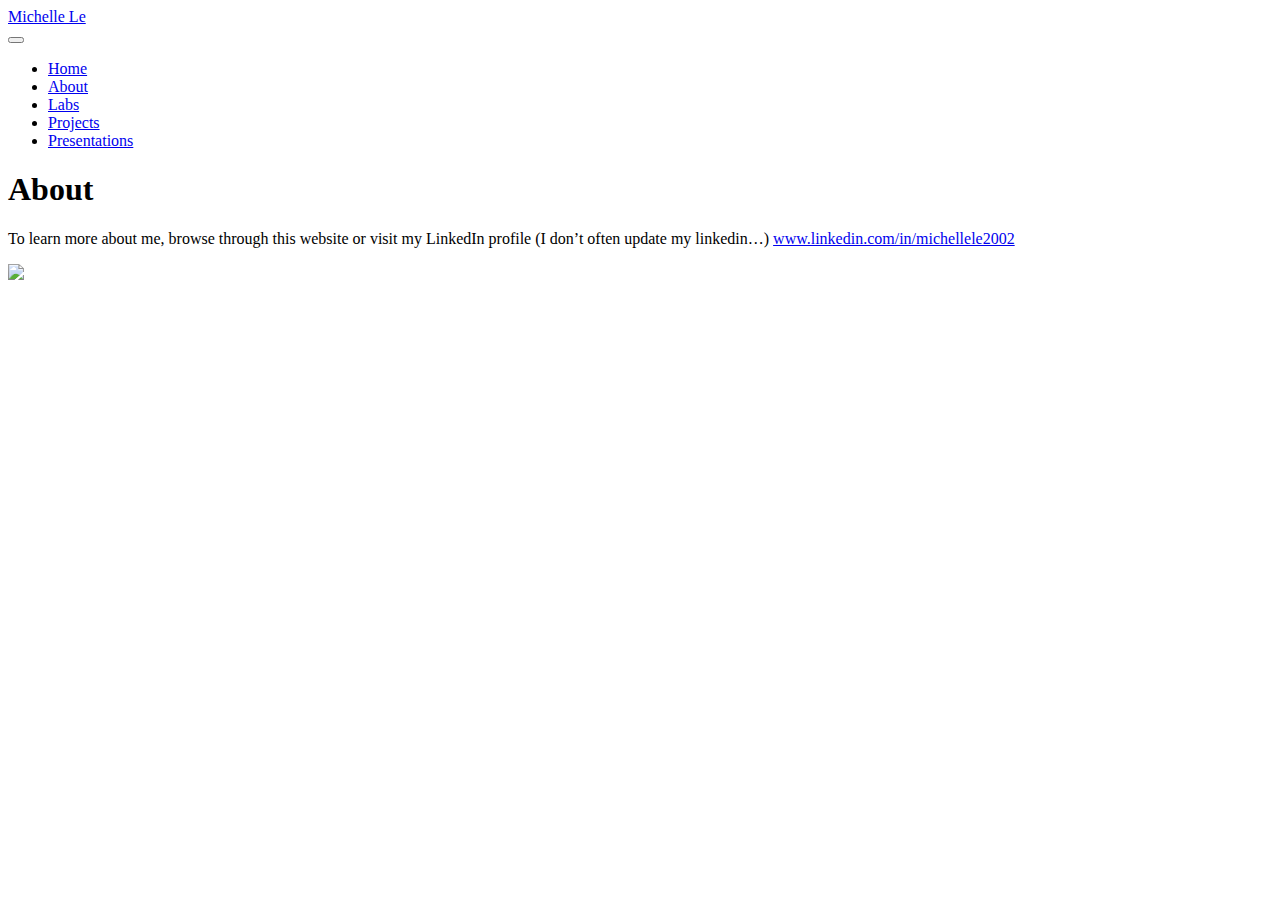
==== docs/about.html @ c5e1b53b "update commit" ====
<!DOCTYPE html>
<html xmlns="http://www.w3.org/1999/xhtml" lang="en" xml:lang="en"><head>

<meta charset="utf-8">
<meta name="generator" content="quarto-1.6.39">

<meta name="viewport" content="width=device-width, initial-scale=1.0, user-scalable=yes">


<title>About – Michelle Le</title>
<style>
code{white-space: pre-wrap;}
span.smallcaps{font-variant: small-caps;}
div.columns{display: flex; gap: min(4vw, 1.5em);}
div.column{flex: auto; overflow-x: auto;}
div.hanging-indent{margin-left: 1.5em; text-indent: -1.5em;}
ul.task-list{list-style: none;}
ul.task-list li input[type="checkbox"] {
  width: 0.8em;
  margin: 0 0.8em 0.2em -1em; /* quarto-specific, see https://github.com/quarto-dev/quarto-cli/issues/4556 */ 
  vertical-align: middle;
}
</style>


<script src="site_libs/quarto-nav/quarto-nav.js"></script>
<script src="site_libs/quarto-nav/headroom.min.js"></script>
<script src="site_libs/clipboard/clipboard.min.js"></script>
<script src="site_libs/quarto-search/autocomplete.umd.js"></script>
<script src="site_libs/quarto-search/fuse.min.js"></script>
<script src="site_libs/quarto-search/quarto-search.js"></script>
<meta name="quarto:offset" content="./">
<script src="site_libs/quarto-html/quarto.js"></script>
<script src="site_libs/quarto-html/popper.min.js"></script>
<script src="site_libs/quarto-html/tippy.umd.min.js"></script>
<script src="site_libs/quarto-html/anchor.min.js"></script>
<link href="site_libs/quarto-html/tippy.css" rel="stylesheet">
<link href="site_libs/quarto-html/quarto-syntax-highlighting-dark-d166b450ba5a8e9f7a0ab969bf6592c1.css" rel="stylesheet" id="quarto-text-highlighting-styles">
<script src="site_libs/bootstrap/bootstrap.min.js"></script>
<link href="site_libs/bootstrap/bootstrap-icons.css" rel="stylesheet">
<link href="site_libs/bootstrap/bootstrap-e1bb4cba445051a4714d94c5b865aad1.min.css" rel="stylesheet" append-hash="true" id="quarto-bootstrap" data-mode="dark">
<script id="quarto-search-options" type="application/json">{
  "location": "navbar",
  "copy-button": false,
  "collapse-after": 3,
  "panel-placement": "end",
  "type": "overlay",
  "limit": 50,
  "keyboard-shortcut": [
    "f",
    "/",
    "s"
  ],
  "show-item-context": false,
  "language": {
    "search-no-results-text": "No results",
    "search-matching-documents-text": "matching documents",
    "search-copy-link-title": "Copy link to search",
    "search-hide-matches-text": "Hide additional matches",
    "search-more-match-text": "more match in this document",
    "search-more-matches-text": "more matches in this document",
    "search-clear-button-title": "Clear",
    "search-text-placeholder": "",
    "search-detached-cancel-button-title": "Cancel",
    "search-submit-button-title": "Submit",
    "search-label": "Search"
  }
}</script>


<link rel="stylesheet" href="styles.css">
</head>

<body class="nav-fixed">

<div id="quarto-search-results"></div>
  <header id="quarto-header" class="headroom fixed-top">
    <nav class="navbar navbar-expand-lg " data-bs-theme="dark">
      <div class="navbar-container container-fluid">
      <div class="navbar-brand-container mx-auto">
    <a class="navbar-brand" href="./index.html">
    <span class="navbar-title">Michelle Le</span>
    </a>
  </div>
            <div id="quarto-search" class="" title="Search"></div>
          <button class="navbar-toggler" type="button" data-bs-toggle="collapse" data-bs-target="#navbarCollapse" aria-controls="navbarCollapse" role="menu" aria-expanded="false" aria-label="Toggle navigation" onclick="if (window.quartoToggleHeadroom) { window.quartoToggleHeadroom(); }">
  <span class="navbar-toggler-icon"></span>
</button>
          <div class="collapse navbar-collapse" id="navbarCollapse">
            <ul class="navbar-nav navbar-nav-scroll me-auto">
  <li class="nav-item">
    <a class="nav-link" href="./index.html"> 
<span class="menu-text">Home</span></a>
  </li>  
  <li class="nav-item">
    <a class="nav-link active" href="./about.html" aria-current="page"> 
<span class="menu-text">About</span></a>
  </li>  
  <li class="nav-item">
    <a class="nav-link" href="./Labs.html"> 
<span class="menu-text">Labs</span></a>
  </li>  
  <li class="nav-item">
    <a class="nav-link" href="./Projects.html"> 
<span class="menu-text">Projects</span></a>
  </li>  
  <li class="nav-item">
    <a class="nav-link" href="./Presentations.html"> 
<span class="menu-text">Presentations</span></a>
  </li>  
</ul>
          </div> <!-- /navcollapse -->
            <div class="quarto-navbar-tools">
</div>
      </div> <!-- /container-fluid -->
    </nav>
</header>
<!-- content -->
<div id="quarto-content" class="quarto-container page-columns page-rows-contents page-layout-article page-navbar">
<!-- sidebar -->
<!-- margin-sidebar -->
    <div id="quarto-margin-sidebar" class="sidebar margin-sidebar zindex-bottom">
        
    </div>
<!-- main -->
<main class="content" id="quarto-document-content">

<header id="title-block-header" class="quarto-title-block default">
<div class="quarto-title">
<h1 class="title">About</h1>
</div>



<div class="quarto-title-meta">

    
  
    
  </div>
  


</header>


<p>To learn more about me, browse through this website or visit my LinkedIn profile (I don’t often update my linkedin…) <a href="https://www.linkedin.com/in/michellele2002/">www.linkedin.com/in/michellele2002</a></p>
<p><img src="pictureevogen.jpg" class="img-fluid" width="203"></p>



</main> <!-- /main -->
<script id="quarto-html-after-body" type="application/javascript">
window.document.addEventListener("DOMContentLoaded", function (event) {
  const toggleBodyColorMode = (bsSheetEl) => {
    const mode = bsSheetEl.getAttribute("data-mode");
    const bodyEl = window.document.querySelector("body");
    if (mode === "dark") {
      bodyEl.classList.add("quarto-dark");
      bodyEl.classList.remove("quarto-light");
    } else {
      bodyEl.classList.add("quarto-light");
      bodyEl.classList.remove("quarto-dark");
    }
  }
  const toggleBodyColorPrimary = () => {
    const bsSheetEl = window.document.querySelector("link#quarto-bootstrap");
    if (bsSheetEl) {
      toggleBodyColorMode(bsSheetEl);
    }
  }
  toggleBodyColorPrimary();  
  const icon = "";
  const anchorJS = new window.AnchorJS();
  anchorJS.options = {
    placement: 'right',
    icon: icon
  };
  anchorJS.add('.anchored');
  const isCodeAnnotation = (el) => {
    for (const clz of el.classList) {
      if (clz.startsWith('code-annotation-')) {                     
        return true;
      }
    }
    return false;
  }
  const onCopySuccess = function(e) {
    // button target
    const button = e.trigger;
    // don't keep focus
    button.blur();
    // flash "checked"
    button.classList.add('code-copy-button-checked');
    var currentTitle = button.getAttribute("title");
    button.setAttribute("title", "Copied!");
    let tooltip;
    if (window.bootstrap) {
      button.setAttribute("data-bs-toggle", "tooltip");
      button.setAttribute("data-bs-placement", "left");
      button.setAttribute("data-bs-title", "Copied!");
      tooltip = new bootstrap.Tooltip(button, 
        { trigger: "manual", 
          customClass: "code-copy-button-tooltip",
          offset: [0, -8]});
      tooltip.show();    
    }
    setTimeout(function() {
      if (tooltip) {
        tooltip.hide();
        button.removeAttribute("data-bs-title");
        button.removeAttribute("data-bs-toggle");
        button.removeAttribute("data-bs-placement");
      }
      button.setAttribute("title", currentTitle);
      button.classList.remove('code-copy-button-checked');
    }, 1000);
    // clear code selection
    e.clearSelection();
  }
  const getTextToCopy = function(trigger) {
      const codeEl = trigger.previousElementSibling.cloneNode(true);
      for (const childEl of codeEl.children) {
        if (isCodeAnnotation(childEl)) {
          childEl.remove();
        }
      }
      return codeEl.innerText;
  }
  const clipboard = new window.ClipboardJS('.code-copy-button:not([data-in-quarto-modal])', {
    text: getTextToCopy
  });
  clipboard.on('success', onCopySuccess);
  if (window.document.getElementById('quarto-embedded-source-code-modal')) {
    const clipboardModal = new window.ClipboardJS('.code-copy-button[data-in-quarto-modal]', {
      text: getTextToCopy,
      container: window.document.getElementById('quarto-embedded-source-code-modal')
    });
    clipboardModal.on('success', onCopySuccess);
  }
    var localhostRegex = new RegExp(/^(?:http|https):\/\/localhost\:?[0-9]*\//);
    var mailtoRegex = new RegExp(/^mailto:/);
      var filterRegex = new RegExp('/' + window.location.host + '/');
    var isInternal = (href) => {
        return filterRegex.test(href) || localhostRegex.test(href) || mailtoRegex.test(href);
    }
    // Inspect non-navigation links and adorn them if external
 	var links = window.document.querySelectorAll('a[href]:not(.nav-link):not(.navbar-brand):not(.toc-action):not(.sidebar-link):not(.sidebar-item-toggle):not(.pagination-link):not(.no-external):not([aria-hidden]):not(.dropdown-item):not(.quarto-navigation-tool):not(.about-link)');
    for (var i=0; i<links.length; i++) {
      const link = links[i];
      if (!isInternal(link.href)) {
        // undo the damage that might have been done by quarto-nav.js in the case of
        // links that we want to consider external
        if (link.dataset.originalHref !== undefined) {
          link.href = link.dataset.originalHref;
        }
      }
    }
  function tippyHover(el, contentFn, onTriggerFn, onUntriggerFn) {
    const config = {
      allowHTML: true,
      maxWidth: 500,
      delay: 100,
      arrow: false,
      appendTo: function(el) {
          return el.parentElement;
      },
      interactive: true,
      interactiveBorder: 10,
      theme: 'quarto',
      placement: 'bottom-start',
    };
    if (contentFn) {
      config.content = contentFn;
    }
    if (onTriggerFn) {
      config.onTrigger = onTriggerFn;
    }
    if (onUntriggerFn) {
      config.onUntrigger = onUntriggerFn;
    }
    window.tippy(el, config); 
  }
  const noterefs = window.document.querySelectorAll('a[role="doc-noteref"]');
  for (var i=0; i<noterefs.length; i++) {
    const ref = noterefs[i];
    tippyHover(ref, function() {
      // use id or data attribute instead here
      let href = ref.getAttribute('data-footnote-href') || ref.getAttribute('href');
      try { href = new URL(href).hash; } catch {}
      const id = href.replace(/^#\/?/, "");
      const note = window.document.getElementById(id);
      if (note) {
        return note.innerHTML;
      } else {
        return "";
      }
    });
  }
  const xrefs = window.document.querySelectorAll('a.quarto-xref');
  const processXRef = (id, note) => {
    // Strip column container classes
    const stripColumnClz = (el) => {
      el.classList.remove("page-full", "page-columns");
      if (el.children) {
        for (const child of el.children) {
          stripColumnClz(child);
        }
      }
    }
    stripColumnClz(note)
    if (id === null || id.startsWith('sec-')) {
      // Special case sections, only their first couple elements
      const container = document.createElement("div");
      if (note.children && note.children.length > 2) {
        container.appendChild(note.children[0].cloneNode(true));
        for (let i = 1; i < note.children.length; i++) {
          const child = note.children[i];
          if (child.tagName === "P" && child.innerText === "") {
            continue;
          } else {
            container.appendChild(child.cloneNode(true));
            break;
          }
        }
        if (window.Quarto?.typesetMath) {
          window.Quarto.typesetMath(container);
        }
        return container.innerHTML
      } else {
        if (window.Quarto?.typesetMath) {
          window.Quarto.typesetMath(note);
        }
        return note.innerHTML;
      }
    } else {
      // Remove any anchor links if they are present
      const anchorLink = note.querySelector('a.anchorjs-link');
      if (anchorLink) {
        anchorLink.remove();
      }
      if (window.Quarto?.typesetMath) {
        window.Quarto.typesetMath(note);
      }
      if (note.classList.contains("callout")) {
        return note.outerHTML;
      } else {
        return note.innerHTML;
      }
    }
  }
  for (var i=0; i<xrefs.length; i++) {
    const xref = xrefs[i];
    tippyHover(xref, undefined, function(instance) {
      instance.disable();
      let url = xref.getAttribute('href');
      let hash = undefined; 
      if (url.startsWith('#')) {
        hash = url;
      } else {
        try { hash = new URL(url).hash; } catch {}
      }
      if (hash) {
        const id = hash.replace(/^#\/?/, "");
        const note = window.document.getElementById(id);
        if (note !== null) {
          try {
            const html = processXRef(id, note.cloneNode(true));
            instance.setContent(html);
          } finally {
            instance.enable();
            instance.show();
          }
        } else {
          // See if we can fetch this
          fetch(url.split('#')[0])
          .then(res => res.text())
          .then(html => {
            const parser = new DOMParser();
            const htmlDoc = parser.parseFromString(html, "text/html");
            const note = htmlDoc.getElementById(id);
            if (note !== null) {
              const html = processXRef(id, note);
              instance.setContent(html);
            } 
          }).finally(() => {
            instance.enable();
            instance.show();
          });
        }
      } else {
        // See if we can fetch a full url (with no hash to target)
        // This is a special case and we should probably do some content thinning / targeting
        fetch(url)
        .then(res => res.text())
        .then(html => {
          const parser = new DOMParser();
          const htmlDoc = parser.parseFromString(html, "text/html");
          const note = htmlDoc.querySelector('main.content');
          if (note !== null) {
            // This should only happen for chapter cross references
            // (since there is no id in the URL)
            // remove the first header
            if (note.children.length > 0 && note.children[0].tagName === "HEADER") {
              note.children[0].remove();
            }
            const html = processXRef(null, note);
            instance.setContent(html);
          } 
        }).finally(() => {
          instance.enable();
          instance.show();
        });
      }
    }, function(instance) {
    });
  }
      let selectedAnnoteEl;
      const selectorForAnnotation = ( cell, annotation) => {
        let cellAttr = 'data-code-cell="' + cell + '"';
        let lineAttr = 'data-code-annotation="' +  annotation + '"';
        const selector = 'span[' + cellAttr + '][' + lineAttr + ']';
        return selector;
      }
      const selectCodeLines = (annoteEl) => {
        const doc = window.document;
        const targetCell = annoteEl.getAttribute("data-target-cell");
        const targetAnnotation = annoteEl.getAttribute("data-target-annotation");
        const annoteSpan = window.document.querySelector(selectorForAnnotation(targetCell, targetAnnotation));
        const lines = annoteSpan.getAttribute("data-code-lines").split(",");
        const lineIds = lines.map((line) => {
          return targetCell + "-" + line;
        })
        let top = null;
        let height = null;
        let parent = null;
        if (lineIds.length > 0) {
            //compute the position of the single el (top and bottom and make a div)
            const el = window.document.getElementById(lineIds[0]);
            top = el.offsetTop;
            height = el.offsetHeight;
            parent = el.parentElement.parentElement;
          if (lineIds.length > 1) {
            const lastEl = window.document.getElementById(lineIds[lineIds.length - 1]);
            const bottom = lastEl.offsetTop + lastEl.offsetHeight;
            height = bottom - top;
          }
          if (top !== null && height !== null && parent !== null) {
            // cook up a div (if necessary) and position it 
            let div = window.document.getElementById("code-annotation-line-highlight");
            if (div === null) {
              div = window.document.createElement("div");
              div.setAttribute("id", "code-annotation-line-highlight");
              div.style.position = 'absolute';
              parent.appendChild(div);
            }
            div.style.top = top - 2 + "px";
            div.style.height = height + 4 + "px";
            div.style.left = 0;
            let gutterDiv = window.document.getElementById("code-annotation-line-highlight-gutter");
            if (gutterDiv === null) {
              gutterDiv = window.document.createElement("div");
              gutterDiv.setAttribute("id", "code-annotation-line-highlight-gutter");
              gutterDiv.style.position = 'absolute';
              const codeCell = window.document.getElementById(targetCell);
              const gutter = codeCell.querySelector('.code-annotation-gutter');
              gutter.appendChild(gutterDiv);
            }
            gutterDiv.style.top = top - 2 + "px";
            gutterDiv.style.height = height + 4 + "px";
          }
          selectedAnnoteEl = annoteEl;
        }
      };
      const unselectCodeLines = () => {
        const elementsIds = ["code-annotation-line-highlight", "code-annotation-line-highlight-gutter"];
        elementsIds.forEach((elId) => {
          const div = window.document.getElementById(elId);
          if (div) {
            div.remove();
          }
        });
        selectedAnnoteEl = undefined;
      };
        // Handle positioning of the toggle
    window.addEventListener(
      "resize",
      throttle(() => {
        elRect = undefined;
        if (selectedAnnoteEl) {
          selectCodeLines(selectedAnnoteEl);
        }
      }, 10)
    );
    function throttle(fn, ms) {
    let throttle = false;
    let timer;
      return (...args) => {
        if(!throttle) { // first call gets through
            fn.apply(this, args);
            throttle = true;
        } else { // all the others get throttled
            if(timer) clearTimeout(timer); // cancel #2
            timer = setTimeout(() => {
              fn.apply(this, args);
              timer = throttle = false;
            }, ms);
        }
      };
    }
      // Attach click handler to the DT
      const annoteDls = window.document.querySelectorAll('dt[data-target-cell]');
      for (const annoteDlNode of annoteDls) {
        annoteDlNode.addEventListener('click', (event) => {
          const clickedEl = event.target;
          if (clickedEl !== selectedAnnoteEl) {
            unselectCodeLines();
            const activeEl = window.document.querySelector('dt[data-target-cell].code-annotation-active');
            if (activeEl) {
              activeEl.classList.remove('code-annotation-active');
            }
            selectCodeLines(clickedEl);
            clickedEl.classList.add('code-annotation-active');
          } else {
            // Unselect the line
            unselectCodeLines();
            clickedEl.classList.remove('code-annotation-active');
          }
        });
      }
  const findCites = (el) => {
    const parentEl = el.parentElement;
    if (parentEl) {
      const cites = parentEl.dataset.cites;
      if (cites) {
        return {
          el,
          cites: cites.split(' ')
        };
      } else {
        return findCites(el.parentElement)
      }
    } else {
      return undefined;
    }
  };
  var bibliorefs = window.document.querySelectorAll('a[role="doc-biblioref"]');
  for (var i=0; i<bibliorefs.length; i++) {
    const ref = bibliorefs[i];
    const citeInfo = findCites(ref);
    if (citeInfo) {
      tippyHover(citeInfo.el, function() {
        var popup = window.document.createElement('div');
        citeInfo.cites.forEach(function(cite) {
          var citeDiv = window.document.createElement('div');
          citeDiv.classList.add('hanging-indent');
          citeDiv.classList.add('csl-entry');
          var biblioDiv = window.document.getElementById('ref-' + cite);
          if (biblioDiv) {
            citeDiv.innerHTML = biblioDiv.innerHTML;
          }
          popup.appendChild(citeDiv);
        });
        return popup.innerHTML;
      });
    }
  }
});
</script>
</div> <!-- /content -->




</body></html>
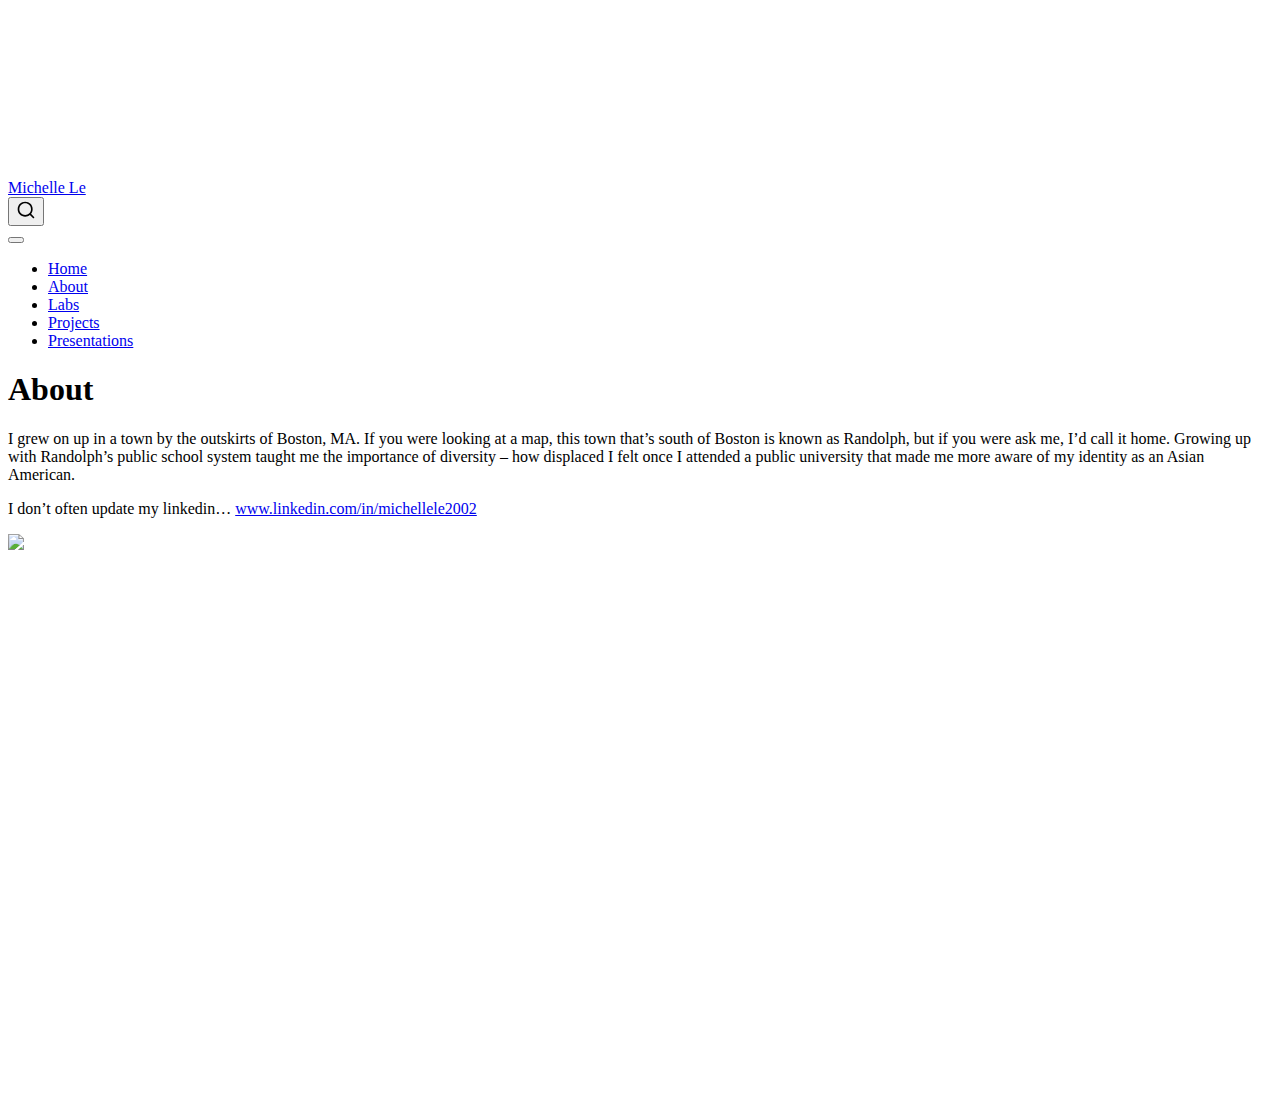
==== commit cf2b3567: "new push" ====
--- a/docs/about.html
+++ b/docs/about.html
@@ -35,10 +35,10 @@
 <script src="site_libs/quarto-html/tippy.umd.min.js"></script>
 <script src="site_libs/quarto-html/anchor.min.js"></script>
 <link href="site_libs/quarto-html/tippy.css" rel="stylesheet">
-<link href="site_libs/quarto-html/quarto-syntax-highlighting-dark-d166b450ba5a8e9f7a0ab969bf6592c1.css" rel="stylesheet" id="quarto-text-highlighting-styles">
+<link href="site_libs/quarto-html/quarto-syntax-highlighting-e26003cea8cd680ca0c55a263523d882.css" rel="stylesheet" id="quarto-text-highlighting-styles">
 <script src="site_libs/bootstrap/bootstrap.min.js"></script>
 <link href="site_libs/bootstrap/bootstrap-icons.css" rel="stylesheet">
-<link href="site_libs/bootstrap/bootstrap-e1bb4cba445051a4714d94c5b865aad1.min.css" rel="stylesheet" append-hash="true" id="quarto-bootstrap" data-mode="dark">
+<link href="site_libs/bootstrap/bootstrap-140e3cbf8fbb6d7c1f9ee64ac9782396.min.css" rel="stylesheet" append-hash="true" id="quarto-bootstrap" data-mode="light">
 <script id="quarto-search-options" type="application/json">{
   "location": "navbar",
   "copy-button": false,
@@ -144,7 +144,8 @@
 </header>
 
 
-<p>To learn more about me, browse through this website or visit my LinkedIn profile (I don’t often update my linkedin…) <a href="https://www.linkedin.com/in/michellele2002/">www.linkedin.com/in/michellele2002</a></p>
+<p>I grew on up in a town by the outskirts of Boston, MA. If you were looking at a map, this town that’s south of Boston is known as Randolph, but if you were ask me, I’d call it home. Growing up with Randolph’s public school system taught me the importance of diversity – how displaced I felt once I attended a public university that made me more aware of my identity as an Asian American.</p>
+<p>I don’t often update my linkedin… <a href="https://www.linkedin.com/in/michellele2002/">www.linkedin.com/in/michellele2002</a></p>
 <p><img src="pictureevogen.jpg" class="img-fluid" width="203"></p>
 
 
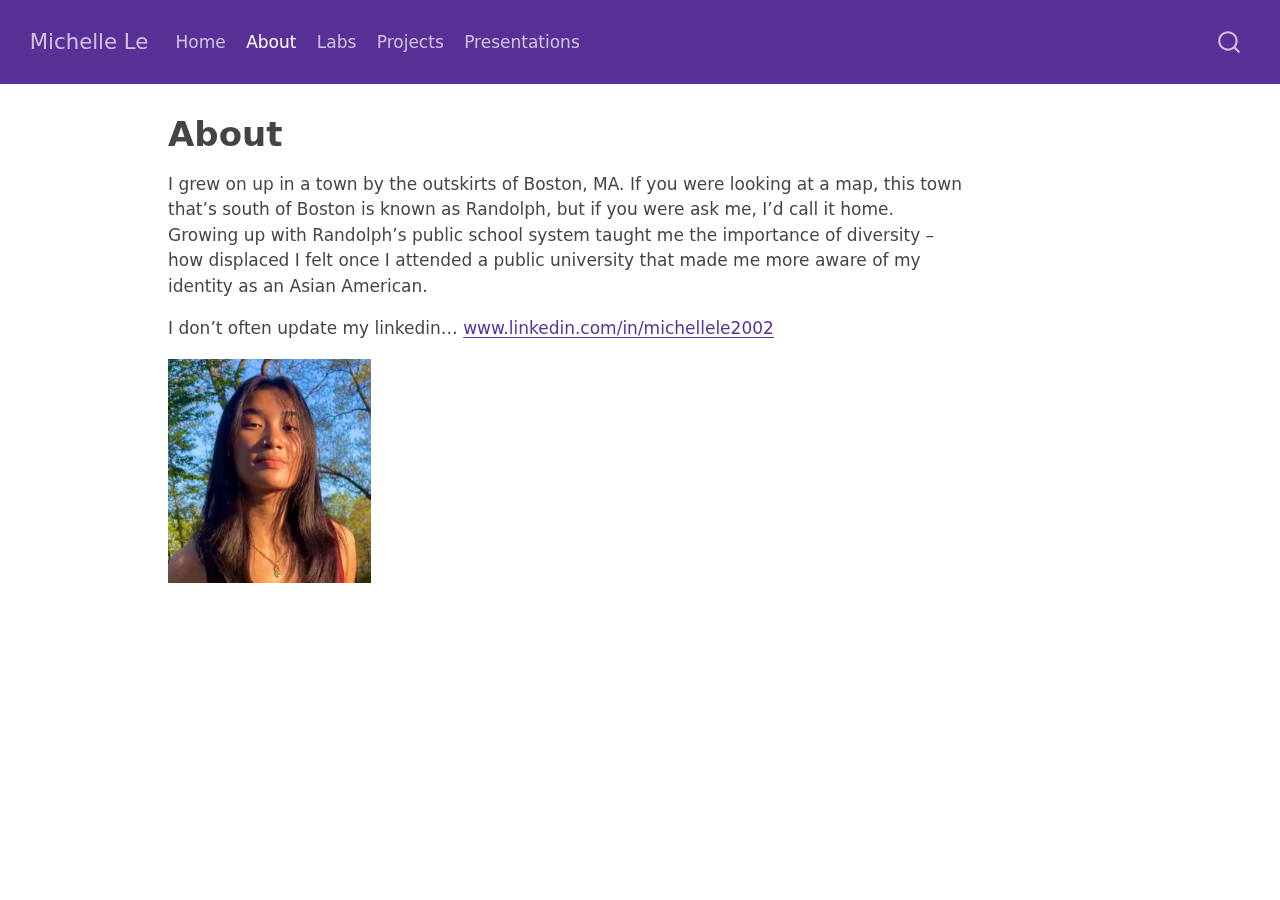
==== commit 094a3217: "commit" ====
--- a/docs/about.html
+++ b/docs/about.html
@@ -16,29 +16,4670 @@
 div.hanging-indent{margin-left: 1.5em; text-indent: -1.5em;}
 ul.task-list{list-style: none;}
 ul.task-list li input[type="checkbox"] {
-  width: 0.8em;
-  margin: 0 0.8em 0.2em -1em; /* quarto-specific, see https://github.com/quarto-dev/quarto-cli/issues/4556 */ 
-  vertical-align: middle;
+width: 0.8em;
+margin: 0 0.8em 0.2em -1em;  vertical-align: middle;
 }
 </style>
 
 
-<script src="site_libs/quarto-nav/quarto-nav.js"></script>
-<script src="site_libs/quarto-nav/headroom.min.js"></script>
-<script src="site_libs/clipboard/clipboard.min.js"></script>
-<script src="site_libs/quarto-search/autocomplete.umd.js"></script>
-<script src="site_libs/quarto-search/fuse.min.js"></script>
-<script src="site_libs/quarto-search/quarto-search.js"></script>
+<script>const headroomChanged = new CustomEvent("quarto-hrChanged", {
+  detail: {},
+  bubbles: true,
+  cancelable: false,
+  composed: false,
+});
+
+const announceDismiss = () => {
+  const annEl = window.document.getElementById("quarto-announcement");
+  if (annEl) {
+    annEl.remove();
+
+    const annId = annEl.getAttribute("data-announcement-id");
+    window.localStorage.setItem(`quarto-announce-${annId}`, "true");
+  }
+};
+
+const announceRegister = () => {
+  const annEl = window.document.getElementById("quarto-announcement");
+  if (annEl) {
+    const annId = annEl.getAttribute("data-announcement-id");
+    const isDismissed =
+      window.localStorage.getItem(`quarto-announce-${annId}`) || false;
+    if (isDismissed) {
+      announceDismiss();
+      return;
+    } else {
+      annEl.classList.remove("hidden");
+    }
+
+    const actionEl = annEl.querySelector(".quarto-announcement-action");
+    if (actionEl) {
+      actionEl.addEventListener("click", function (e) {
+        e.preventDefault();
+        // Hide the bar immediately
+        announceDismiss();
+      });
+    }
+  }
+};
+
+window.document.addEventListener("DOMContentLoaded", function () {
+  let init = false;
+
+  announceRegister();
+
+  // Manage the back to top button, if one is present.
+  let lastScrollTop = window.pageYOffset || document.documentElement.scrollTop;
+  const scrollDownBuffer = 5;
+  const scrollUpBuffer = 35;
+  const btn = document.getElementById("quarto-back-to-top");
+  const hideBackToTop = () => {
+    btn.style.display = "none";
+  };
+  const showBackToTop = () => {
+    btn.style.display = "inline-block";
+  };
+  if (btn) {
+    window.document.addEventListener(
+      "scroll",
+      function () {
+        const currentScrollTop =
+          window.pageYOffset || document.documentElement.scrollTop;
+
+        // Shows and hides the button 'intelligently' as the user scrolls
+        if (currentScrollTop - scrollDownBuffer > lastScrollTop) {
+          hideBackToTop();
+          lastScrollTop = currentScrollTop <= 0 ? 0 : currentScrollTop;
+        } else if (currentScrollTop < lastScrollTop - scrollUpBuffer) {
+          showBackToTop();
+          lastScrollTop = currentScrollTop <= 0 ? 0 : currentScrollTop;
+        }
+
+        // Show the button at the bottom, hides it at the top
+        if (currentScrollTop <= 0) {
+          hideBackToTop();
+        } else if (
+          window.innerHeight + currentScrollTop >=
+          document.body.offsetHeight
+        ) {
+          showBackToTop();
+        }
+      },
+      false
+    );
+  }
+
+  function throttle(func, wait) {
+    var timeout;
+    return function () {
+      const context = this;
+      const args = arguments;
+      const later = function () {
+        clearTimeout(timeout);
+        timeout = null;
+        func.apply(context, args);
+      };
+
+      if (!timeout) {
+        timeout = setTimeout(later, wait);
+      }
+    };
+  }
+
+  function headerOffset() {
+    // Set an offset if there is are fixed top navbar
+    const headerEl = window.document.querySelector("header.fixed-top");
+    if (headerEl) {
+      return headerEl.clientHeight;
+    } else {
+      return 0;
+    }
+  }
+
+  function footerOffset() {
+    const footerEl = window.document.querySelector("footer.footer");
+    if (footerEl) {
+      return footerEl.clientHeight;
+    } else {
+      return 0;
+    }
+  }
+
+  function dashboardOffset() {
+    const dashboardNavEl = window.document.getElementById(
+      "quarto-dashboard-header"
+    );
+    if (dashboardNavEl !== null) {
+      return dashboardNavEl.clientHeight;
+    } else {
+      return 0;
+    }
+  }
+
+  function updateDocumentOffsetWithoutAnimation() {
+    updateDocumentOffset(false);
+  }
+
+  function updateDocumentOffset(animated) {
+    // set body offset
+    const topOffset = headerOffset();
+    const bodyOffset = topOffset + footerOffset() + dashboardOffset();
+    const bodyEl = window.document.body;
+    bodyEl.setAttribute("data-bs-offset", topOffset);
+    bodyEl.style.paddingTop = topOffset + "px";
+
+    // deal with sidebar offsets
+    const sidebars = window.document.querySelectorAll(
+      ".sidebar, .headroom-target"
+    );
+    sidebars.forEach((sidebar) => {
+      if (!animated) {
+        sidebar.classList.add("notransition");
+        // Remove the no transition class after the animation has time to complete
+        setTimeout(function () {
+          sidebar.classList.remove("notransition");
+        }, 201);
+      }
+
+      if (window.Headroom && sidebar.classList.contains("sidebar-unpinned")) {
+        sidebar.style.top = "0";
+        sidebar.style.maxHeight = "100vh";
+      } else {
+        sidebar.style.top = topOffset + "px";
+        sidebar.style.maxHeight = "calc(100vh - " + topOffset + "px)";
+      }
+    });
+
+    // allow space for footer
+    const mainContainer = window.document.querySelector(".quarto-container");
+    if (mainContainer) {
+      mainContainer.style.minHeight = "calc(100vh - " + bodyOffset + "px)";
+    }
+
+    // link offset
+    let linkStyle = window.document.querySelector("#quarto-target-style");
+    if (!linkStyle) {
+      linkStyle = window.document.createElement("style");
+      linkStyle.setAttribute("id", "quarto-target-style");
+      window.document.head.appendChild(linkStyle);
+    }
+    while (linkStyle.firstChild) {
+      linkStyle.removeChild(linkStyle.firstChild);
+    }
+    if (topOffset > 0) {
+      linkStyle.appendChild(
+        window.document.createTextNode(`
+      section:target::before {
+        content: "";
+        display: block;
+        height: ${topOffset}px;
+        margin: -${topOffset}px 0 0;
+      }`)
+      );
+    }
+    if (init) {
+      window.dispatchEvent(headroomChanged);
+    }
+    init = true;
+  }
+
+  // initialize headroom
+  var header = window.document.querySelector("#quarto-header");
+  if (header && window.Headroom) {
+    const headroom = new window.Headroom(header, {
+      tolerance: 5,
+      onPin: function () {
+        const sidebars = window.document.querySelectorAll(
+          ".sidebar, .headroom-target"
+        );
+        sidebars.forEach((sidebar) => {
+          sidebar.classList.remove("sidebar-unpinned");
+        });
+        updateDocumentOffset();
+      },
+      onUnpin: function () {
+        const sidebars = window.document.querySelectorAll(
+          ".sidebar, .headroom-target"
+        );
+        sidebars.forEach((sidebar) => {
+          sidebar.classList.add("sidebar-unpinned");
+        });
+        updateDocumentOffset();
+      },
+    });
+    headroom.init();
+
+    let frozen = false;
+    window.quartoToggleHeadroom = function () {
+      if (frozen) {
+        headroom.unfreeze();
+        frozen = false;
+      } else {
+        headroom.freeze();
+        frozen = true;
+      }
+    };
+  }
+
+  window.addEventListener(
+    "hashchange",
+    function (e) {
+      if (
+        getComputedStyle(document.documentElement).scrollBehavior !== "smooth"
+      ) {
+        window.scrollTo(0, window.pageYOffset - headerOffset());
+      }
+    },
+    false
+  );
+
+  // Observe size changed for the header
+  const headerEl = window.document.querySelector("header.fixed-top");
+  if (headerEl && window.ResizeObserver) {
+    const observer = new window.ResizeObserver(() => {
+      setTimeout(updateDocumentOffsetWithoutAnimation, 0);
+    });
+    observer.observe(headerEl, {
+      attributes: true,
+      childList: true,
+      characterData: true,
+    });
+  } else {
+    window.addEventListener(
+      "resize",
+      throttle(updateDocumentOffsetWithoutAnimation, 50)
+    );
+  }
+  setTimeout(updateDocumentOffsetWithoutAnimation, 250);
+
+  // fixup index.html links if we aren't on the filesystem
+  if (window.location.protocol !== "file:") {
+    const links = window.document.querySelectorAll("a");
+    for (let i = 0; i < links.length; i++) {
+      if (links[i].href) {
+        links[i].dataset.originalHref = links[i].href;
+        links[i].href = links[i].href.replace(/\/index\.html/, "/");
+      }
+    }
+
+    // Fixup any sharing links that require urls
+    // Append url to any sharing urls
+    const sharingLinks = window.document.querySelectorAll(
+      "a.sidebar-tools-main-item, a.quarto-navigation-tool, a.quarto-navbar-tools, a.quarto-navbar-tools-item"
+    );
+    for (let i = 0; i < sharingLinks.length; i++) {
+      const sharingLink = sharingLinks[i];
+      const href = sharingLink.getAttribute("href");
+      if (href) {
+        sharingLink.setAttribute(
+          "href",
+          href.replace("|url|", window.location.href)
+        );
+      }
+    }
+
+    // Scroll the active navigation item into view, if necessary
+    const navSidebar = window.document.querySelector("nav#quarto-sidebar");
+    if (navSidebar) {
+      // Find the active item
+      const activeItem = navSidebar.querySelector("li.sidebar-item a.active");
+      if (activeItem) {
+        // Wait for the scroll height and height to resolve by observing size changes on the
+        // nav element that is scrollable
+        const resizeObserver = new ResizeObserver((_entries) => {
+          // The bottom of the element
+          const elBottom = activeItem.offsetTop;
+          const viewBottom = navSidebar.scrollTop + navSidebar.clientHeight;
+
+          // The element height and scroll height are the same, then we are still loading
+          if (viewBottom !== navSidebar.scrollHeight) {
+            // Determine if the item isn't visible and scroll to it
+            if (elBottom >= viewBottom) {
+              navSidebar.scrollTop = elBottom;
+            }
+
+            // stop observing now since we've completed the scroll
+            resizeObserver.unobserve(navSidebar);
+          }
+        });
+        resizeObserver.observe(navSidebar);
+      }
+    }
+  }
+});
+</script>
+<script>/*!
+ * headroom.js v0.12.0 - Give your page some headroom. Hide your header until you need it
+ * Copyright (c) 2020 Nick Williams - http://wicky.nillia.ms/headroom.js
+ * License: MIT
+ */
+
+!function(t,n){"object"==typeof exports&&"undefined"!=typeof module?module.exports=n():"function"==typeof define&&define.amd?define(n):(t=t||self).Headroom=n()}(this,function(){"use strict";function t(){return"undefined"!=typeof window}function d(t){return function(t){return t&&t.document&&function(t){return 9===t.nodeType}(t.document)}(t)?function(t){var n=t.document,o=n.body,s=n.documentElement;return{scrollHeight:function(){return Math.max(o.scrollHeight,s.scrollHeight,o.offsetHeight,s.offsetHeight,o.clientHeight,s.clientHeight)},height:function(){return t.innerHeight||s.clientHeight||o.clientHeight},scrollY:function(){return void 0!==t.pageYOffset?t.pageYOffset:(s||o.parentNode||o).scrollTop}}}(t):function(t){return{scrollHeight:function(){return Math.max(t.scrollHeight,t.offsetHeight,t.clientHeight)},height:function(){return Math.max(t.offsetHeight,t.clientHeight)},scrollY:function(){return t.scrollTop}}}(t)}function n(t,s,e){var n,o=function(){var n=!1;try{var t={get passive(){n=!0}};window.addEventListener("test",t,t),window.removeEventListener("test",t,t)}catch(t){n=!1}return n}(),i=!1,r=d(t),l=r.scrollY(),a={};function c(){var t=Math.round(r.scrollY()),n=r.height(),o=r.scrollHeight();a.scrollY=t,a.lastScrollY=l,a.direction=l<t?"down":"up",a.distance=Math.abs(t-l),a.isOutOfBounds=t<0||o<t+n,a.top=t<=s.offset[a.direction],a.bottom=o<=t+n,a.toleranceExceeded=a.distance>s.tolerance[a.direction],e(a),l=t,i=!1}function h(){i||(i=!0,n=requestAnimationFrame(c))}var u=!!o&&{passive:!0,capture:!1};return t.addEventListener("scroll",h,u),c(),{destroy:function(){cancelAnimationFrame(n),t.removeEventListener("scroll",h,u)}}}function o(t){return t===Object(t)?t:{down:t,up:t}}function s(t,n){n=n||{},Object.assign(this,s.options,n),this.classes=Object.assign({},s.options.classes,n.classes),this.elem=t,this.tolerance=o(this.tolerance),this.offset=o(this.offset),this.initialised=!1,this.frozen=!1}return s.prototype={constructor:s,init:function(){return s.cutsTheMustard&&!this.initialised&&(this.addClass("initial"),this.initialised=!0,setTimeout(function(t){t.scrollTracker=n(t.scroller,{offset:t.offset,tolerance:t.tolerance},t.update.bind(t))},100,this)),this},destroy:function(){this.initialised=!1,Object.keys(this.classes).forEach(this.removeClass,this),this.scrollTracker.destroy()},unpin:function(){!this.hasClass("pinned")&&this.hasClass("unpinned")||(this.addClass("unpinned"),this.removeClass("pinned"),this.onUnpin&&this.onUnpin.call(this))},pin:function(){this.hasClass("unpinned")&&(this.addClass("pinned"),this.removeClass("unpinned"),this.onPin&&this.onPin.call(this))},freeze:function(){this.frozen=!0,this.addClass("frozen")},unfreeze:function(){this.frozen=!1,this.removeClass("frozen")},top:function(){this.hasClass("top")||(this.addClass("top"),this.removeClass("notTop"),this.onTop&&this.onTop.call(this))},notTop:function(){this.hasClass("notTop")||(this.addClass("notTop"),this.removeClass("top"),this.onNotTop&&this.onNotTop.call(this))},bottom:function(){this.hasClass("bottom")||(this.addClass("bottom"),this.removeClass("notBottom"),this.onBottom&&this.onBottom.call(this))},notBottom:function(){this.hasClass("notBottom")||(this.addClass("notBottom"),this.removeClass("bottom"),this.onNotBottom&&this.onNotBottom.call(this))},shouldUnpin:function(t){return"down"===t.direction&&!t.top&&t.toleranceExceeded},shouldPin:function(t){return"up"===t.direction&&t.toleranceExceeded||t.top},addClass:function(t){this.elem.classList.add.apply(this.elem.classList,this.classes[t].split(" "))},removeClass:function(t){this.elem.classList.remove.apply(this.elem.classList,this.classes[t].split(" "))},hasClass:function(t){return this.classes[t].split(" ").every(function(t){return this.classList.contains(t)},this.elem)},update:function(t){t.isOutOfBounds||!0!==this.frozen&&(t.top?this.top():this.notTop(),t.bottom?this.bottom():this.notBottom(),this.shouldUnpin(t)?this.unpin():this.shouldPin(t)&&this.pin())}},s.options={tolerance:{up:0,down:0},offset:0,scroller:t()?window:null,classes:{frozen:"headroom--frozen",pinned:"headroom--pinned",unpinned:"headroom--unpinned",top:"headroom--top",notTop:"headroom--not-top",bottom:"headroom--bottom",notBottom:"headroom--not-bottom",initial:"headroom"}},s.cutsTheMustard=!!(t()&&function(){}.bind&&"classList"in document.documentElement&&Object.assign&&Object.keys&&requestAnimationFrame),s});
+</script>
+<script>/*!
+ * clipboard.js v2.0.11
+ * https://clipboardjs.com/
+ *
+ * Licensed MIT © Zeno Rocha
+ */
+!function(t,e){"object"==typeof exports&&"object"==typeof module?module.exports=e():"function"==typeof define&&define.amd?define([],e):"object"==typeof exports?exports.ClipboardJS=e():t.ClipboardJS=e()}(this,function(){return n={686:function(t,e,n){"use strict";n.d(e,{default:function(){return b}});var e=n(279),i=n.n(e),e=n(370),u=n.n(e),e=n(817),r=n.n(e);function c(t){try{return document.execCommand(t)}catch(t){return}}var a=function(t){t=r()(t);return c("cut"),t};function o(t,e){var n,o,t=(n=t,o="rtl"===document.documentElement.getAttribute("dir"),(t=document.createElement("textarea")).style.fontSize="12pt",t.style.border="0",t.style.padding="0",t.style.margin="0",t.style.position="absolute",t.style[o?"right":"left"]="-9999px",o=window.pageYOffset||document.documentElement.scrollTop,t.style.top="".concat(o,"px"),t.setAttribute("readonly",""),t.value=n,t);return e.container.appendChild(t),e=r()(t),c("copy"),t.remove(),e}var f=function(t){var e=1<arguments.length&&void 0!==arguments[1]?arguments[1]:{container:document.body},n="";return"string"==typeof t?n=o(t,e):t instanceof HTMLInputElement&&!["text","search","url","tel","password"].includes(null==t?void 0:t.type)?n=o(t.value,e):(n=r()(t),c("copy")),n};function l(t){return(l="function"==typeof Symbol&&"symbol"==typeof Symbol.iterator?function(t){return typeof t}:function(t){return t&&"function"==typeof Symbol&&t.constructor===Symbol&&t!==Symbol.prototype?"symbol":typeof t})(t)}var s=function(){var t=0<arguments.length&&void 0!==arguments[0]?arguments[0]:{},e=t.action,n=void 0===e?"copy":e,o=t.container,e=t.target,t=t.text;if("copy"!==n&&"cut"!==n)throw new Error('Invalid "action" value, use either "copy" or "cut"');if(void 0!==e){if(!e||"object"!==l(e)||1!==e.nodeType)throw new Error('Invalid "target" value, use a valid Element');if("copy"===n&&e.hasAttribute("disabled"))throw new Error('Invalid "target" attribute. Please use "readonly" instead of "disabled" attribute');if("cut"===n&&(e.hasAttribute("readonly")||e.hasAttribute("disabled")))throw new Error('Invalid "target" attribute. You can\'t cut text from elements with "readonly" or "disabled" attributes')}return t?f(t,{container:o}):e?"cut"===n?a(e):f(e,{container:o}):void 0};function p(t){return(p="function"==typeof Symbol&&"symbol"==typeof Symbol.iterator?function(t){return typeof t}:function(t){return t&&"function"==typeof Symbol&&t.constructor===Symbol&&t!==Symbol.prototype?"symbol":typeof t})(t)}function d(t,e){for(var n=0;n<e.length;n++){var o=e[n];o.enumerable=o.enumerable||!1,o.configurable=!0,"value"in o&&(o.writable=!0),Object.defineProperty(t,o.key,o)}}function y(t,e){return(y=Object.setPrototypeOf||function(t,e){return t.__proto__=e,t})(t,e)}function h(n){var o=function(){if("undefined"==typeof Reflect||!Reflect.construct)return!1;if(Reflect.construct.sham)return!1;if("function"==typeof Proxy)return!0;try{return Date.prototype.toString.call(Reflect.construct(Date,[],function(){})),!0}catch(t){return!1}}();return function(){var t,e=v(n);return t=o?(t=v(this).constructor,Reflect.construct(e,arguments,t)):e.apply(this,arguments),e=this,!(t=t)||"object"!==p(t)&&"function"!=typeof t?function(t){if(void 0!==t)return t;throw new ReferenceError("this hasn't been initialised - super() hasn't been called")}(e):t}}function v(t){return(v=Object.setPrototypeOf?Object.getPrototypeOf:function(t){return t.__proto__||Object.getPrototypeOf(t)})(t)}function m(t,e){t="data-clipboard-".concat(t);if(e.hasAttribute(t))return e.getAttribute(t)}var b=function(){!function(t,e){if("function"!=typeof e&&null!==e)throw new TypeError("Super expression must either be null or a function");t.prototype=Object.create(e&&e.prototype,{constructor:{value:t,writable:!0,configurable:!0}}),e&&y(t,e)}(r,i());var t,e,n,o=h(r);function r(t,e){var n;return function(t){if(!(t instanceof r))throw new TypeError("Cannot call a class as a function")}(this),(n=o.call(this)).resolveOptions(e),n.listenClick(t),n}return t=r,n=[{key:"copy",value:function(t){var e=1<arguments.length&&void 0!==arguments[1]?arguments[1]:{container:document.body};return f(t,e)}},{key:"cut",value:function(t){return a(t)}},{key:"isSupported",value:function(){var t=0<arguments.length&&void 0!==arguments[0]?arguments[0]:["copy","cut"],t="string"==typeof t?[t]:t,e=!!document.queryCommandSupported;return t.forEach(function(t){e=e&&!!document.queryCommandSupported(t)}),e}}],(e=[{key:"resolveOptions",value:function(){var t=0<arguments.length&&void 0!==arguments[0]?arguments[0]:{};this.action="function"==typeof t.action?t.action:this.defaultAction,this.target="function"==typeof t.target?t.target:this.defaultTarget,this.text="function"==typeof t.text?t.text:this.defaultText,this.container="object"===p(t.container)?t.container:document.body}},{key:"listenClick",value:function(t){var e=this;this.listener=u()(t,"click",function(t){return e.onClick(t)})}},{key:"onClick",value:function(t){var e=t.delegateTarget||t.currentTarget,n=this.action(e)||"copy",t=s({action:n,container:this.container,target:this.target(e),text:this.text(e)});this.emit(t?"success":"error",{action:n,text:t,trigger:e,clearSelection:function(){e&&e.focus(),window.getSelection().removeAllRanges()}})}},{key:"defaultAction",value:function(t){return m("action",t)}},{key:"defaultTarget",value:function(t){t=m("target",t);if(t)return document.querySelector(t)}},{key:"defaultText",value:function(t){return m("text",t)}},{key:"destroy",value:function(){this.listener.destroy()}}])&&d(t.prototype,e),n&&d(t,n),r}()},828:function(t){var e;"undefined"==typeof Element||Element.prototype.matches||((e=Element.prototype).matches=e.matchesSelector||e.mozMatchesSelector||e.msMatchesSelector||e.oMatchesSelector||e.webkitMatchesSelector),t.exports=function(t,e){for(;t&&9!==t.nodeType;){if("function"==typeof t.matches&&t.matches(e))return t;t=t.parentNode}}},438:function(t,e,n){var u=n(828);function i(t,e,n,o,r){var i=function(e,n,t,o){return function(t){t.delegateTarget=u(t.target,n),t.delegateTarget&&o.call(e,t)}}.apply(this,arguments);return t.addEventListener(n,i,r),{destroy:function(){t.removeEventListener(n,i,r)}}}t.exports=function(t,e,n,o,r){return"function"==typeof t.addEventListener?i.apply(null,arguments):"function"==typeof n?i.bind(null,document).apply(null,arguments):("string"==typeof t&&(t=document.querySelectorAll(t)),Array.prototype.map.call(t,function(t){return i(t,e,n,o,r)}))}},879:function(t,n){n.node=function(t){return void 0!==t&&t instanceof HTMLElement&&1===t.nodeType},n.nodeList=function(t){var e=Object.prototype.toString.call(t);return void 0!==t&&("[object NodeList]"===e||"[object HTMLCollection]"===e)&&"length"in t&&(0===t.length||n.node(t[0]))},n.string=function(t){return"string"==typeof t||t instanceof String},n.fn=function(t){return"[object Function]"===Object.prototype.toString.call(t)}},370:function(t,e,n){var f=n(879),l=n(438);t.exports=function(t,e,n){if(!t&&!e&&!n)throw new Error("Missing required arguments");if(!f.string(e))throw new TypeError("Second argument must be a String");if(!f.fn(n))throw new TypeError("Third argument must be a Function");if(f.node(t))return c=e,a=n,(u=t).addEventListener(c,a),{destroy:function(){u.removeEventListener(c,a)}};if(f.nodeList(t))return o=t,r=e,i=n,Array.prototype.forEach.call(o,function(t){t.addEventListener(r,i)}),{destroy:function(){Array.prototype.forEach.call(o,function(t){t.removeEventListener(r,i)})}};if(f.string(t))return t=t,e=e,n=n,l(document.body,t,e,n);throw new TypeError("First argument must be a String, HTMLElement, HTMLCollection, or NodeList");var o,r,i,u,c,a}},817:function(t){t.exports=function(t){var e,n="SELECT"===t.nodeName?(t.focus(),t.value):"INPUT"===t.nodeName||"TEXTAREA"===t.nodeName?((e=t.hasAttribute("readonly"))||t.setAttribute("readonly",""),t.select(),t.setSelectionRange(0,t.value.length),e||t.removeAttribute("readonly"),t.value):(t.hasAttribute("contenteditable")&&t.focus(),n=window.getSelection(),(e=document.createRange()).selectNodeContents(t),n.removeAllRanges(),n.addRange(e),n.toString());return n}},279:function(t){function e(){}e.prototype={on:function(t,e,n){var o=this.e||(this.e={});return(o[t]||(o[t]=[])).push({fn:e,ctx:n}),this},once:function(t,e,n){var o=this;function r(){o.off(t,r),e.apply(n,arguments)}return r._=e,this.on(t,r,n)},emit:function(t){for(var e=[].slice.call(arguments,1),n=((this.e||(this.e={}))[t]||[]).slice(),o=0,r=n.length;o<r;o++)n[o].fn.apply(n[o].ctx,e);return this},off:function(t,e){var n=this.e||(this.e={}),o=n[t],r=[];if(o&&e)for(var i=0,u=o.length;i<u;i++)o[i].fn!==e&&o[i].fn._!==e&&r.push(o[i]);return r.length?n[t]=r:delete n[t],this}},t.exports=e,t.exports.TinyEmitter=e}},r={},o.n=function(t){var e=t&&t.__esModule?function(){return t.default}:function(){return t};return o.d(e,{a:e}),e},o.d=function(t,e){for(var n in e)o.o(e,n)&&!o.o(t,n)&&Object.defineProperty(t,n,{enumerable:!0,get:e[n]})},o.o=function(t,e){return Object.prototype.hasOwnProperty.call(t,e)},o(686).default;function o(t){if(r[t])return r[t].exports;var e=r[t]={exports:{}};return n[t](e,e.exports,o),e.exports}var n,r});</script>
+<script>/*! @algolia/autocomplete-js 1.11.1 | MIT License | © Algolia, Inc. and contributors | https://github.com/algolia/autocomplete */
+!function(e,t){"object"==typeof exports&&"undefined"!=typeof module?t(exports):"function"==typeof define&&define.amd?define(["exports"],t):t((e="undefined"!=typeof globalThis?globalThis:e||self)["@algolia/autocomplete-js"]={})}(this,(function(e){"use strict";function t(e,t){var n=Object.keys(e);if(Object.getOwnPropertySymbols){var r=Object.getOwnPropertySymbols(e);t&&(r=r.filter((function(t){return Object.getOwnPropertyDescriptor(e,t).enumerable}))),n.push.apply(n,r)}return n}function n(e){for(var n=1;n<arguments.length;n++){var r=null!=arguments[n]?arguments[n]:{};n%2?t(Object(r),!0).forEach((function(t){o(e,t,r[t])})):Object.getOwnPropertyDescriptors?Object.defineProperties(e,Object.getOwnPropertyDescriptors(r)):t(Object(r)).forEach((function(t){Object.defineProperty(e,t,Object.getOwnPropertyDescriptor(r,t))}))}return e}function r(e){return r="function"==typeof Symbol&&"symbol"==typeof Symbol.iterator?function(e){return typeof e}:function(e){return e&&"function"==typeof Symbol&&e.constructor===Symbol&&e!==Symbol.prototype?"symbol":typeof e},r(e)}function o(e,t,n){return(t=function(e){var t=function(e,t){if("object"!=typeof e||null===e)return e;var n=e[Symbol.toPrimitive];if(void 0!==n){var r=n.call(e,t||"default");if("object"!=typeof r)return r;throw new TypeError("@@toPrimitive must return a primitive value.")}return("string"===t?String:Number)(e)}(e,"string");return"symbol"==typeof t?t:String(t)}(t))in e?Object.defineProperty(e,t,{value:n,enumerable:!0,configurable:!0,writable:!0}):e[t]=n,e}function i(){return i=Object.assign?Object.assign.bind():function(e){for(var t=1;t<arguments.length;t++){var n=arguments[t];for(var r in n)Object.prototype.hasOwnProperty.call(n,r)&&(e[r]=n[r])}return e},i.apply(this,arguments)}function u(e,t){if(null==e)return{};var n,r,o=function(e,t){if(null==e)return{};var n,r,o={},i=Object.keys(e);for(r=0;r<i.length;r++)n=i[r],t.indexOf(n)>=0||(o[n]=e[n]);return o}(e,t);if(Object.getOwnPropertySymbols){var i=Object.getOwnPropertySymbols(e);for(r=0;r<i.length;r++)n=i[r],t.indexOf(n)>=0||Object.prototype.propertyIsEnumerable.call(e,n)&&(o[n]=e[n])}return o}function a(e,t){return function(e){if(Array.isArray(e))return e}(e)||function(e,t){var n=null==e?null:"undefined"!=typeof Symbol&&e[Symbol.iterator]||e["@@iterator"];if(null!=n){var r,o,i,u,a=[],l=!0,c=!1;try{if(i=(n=n.call(e)).next,0===t){if(Object(n)!==n)return;l=!1}else for(;!(l=(r=i.call(n)).done)&&(a.push(r.value),a.length!==t);l=!0);}catch(e){c=!0,o=e}finally{try{if(!l&&null!=n.return&&(u=n.return(),Object(u)!==u))return}finally{if(c)throw o}}return a}}(e,t)||c(e,t)||function(){throw new TypeError("Invalid attempt to destructure non-iterable instance.\nIn order to be iterable, non-array objects must have a [Symbol.iterator]() method.")}()}function l(e){return function(e){if(Array.isArray(e))return s(e)}(e)||function(e){if("undefined"!=typeof Symbol&&null!=e[Symbol.iterator]||null!=e["@@iterator"])return Array.from(e)}(e)||c(e)||function(){throw new TypeError("Invalid attempt to spread non-iterable instance.\nIn order to be iterable, non-array objects must have a [Symbol.iterator]() method.")}()}function c(e,t){if(e){if("string"==typeof e)return s(e,t);var n=Object.prototype.toString.call(e).slice(8,-1);return"Object"===n&&e.constructor&&(n=e.constructor.name),"Map"===n||"Set"===n?Array.from(e):"Arguments"===n||/^(?:Ui|I)nt(?:8|16|32)(?:Clamped)?Array$/.test(n)?s(e,t):void 0}}function s(e,t){(null==t||t>e.length)&&(t=e.length);for(var n=0,r=new Array(t);n<t;n++)r[n]=e[n];return r}function f(e){return{current:e}}function p(e,t){var n=void 0;return function(){for(var r=arguments.length,o=new Array(r),i=0;i<r;i++)o[i]=arguments[i];n&&clearTimeout(n),n=setTimeout((function(){return e.apply(void 0,o)}),t)}}function m(e){return e.reduce((function(e,t){return e.concat(t)}),[])}var v=0;function d(){return"autocomplete-".concat(v++)}function y(e,t){return t.reduce((function(e,t){return e&&e[t]}),e)}function b(e){return 0===e.collections.length?0:e.collections.reduce((function(e,t){return e+t.items.length}),0)}function g(e){return e!==Object(e)}function h(e,t){if(e===t)return!0;if(g(e)||g(t)||"function"==typeof e||"function"==typeof t)return e===t;if(Object.keys(e).length!==Object.keys(t).length)return!1;for(var n=0,r=Object.keys(e);n<r.length;n++){var o=r[n];if(!(o in t))return!1;if(!h(e[o],t[o]))return!1}return!0}var O=function(){};var _="1.11.1",S=[{segment:"autocomplete-core",version:_}];function j(e){var t=e.item,n=e.items,r=void 0===n?[]:n;return{index:t.__autocomplete_indexName,items:[t],positions:[1+r.findIndex((function(e){return e.objectID===t.objectID}))],queryID:t.__autocomplete_queryID,algoliaSource:["autocomplete"]}}function P(e,t){return function(e){if(Array.isArray(e))return e}(e)||function(e,t){var n=null==e?null:"undefined"!=typeof Symbol&&e[Symbol.iterator]||e["@@iterator"];if(null!=n){var r,o,i,u,a=[],l=!0,c=!1;try{if(i=(n=n.call(e)).next,0===t){if(Object(n)!==n)return;l=!1}else for(;!(l=(r=i.call(n)).done)&&(a.push(r.value),a.length!==t);l=!0);}catch(e){c=!0,o=e}finally{try{if(!l&&null!=n.return&&(u=n.return(),Object(u)!==u))return}finally{if(c)throw o}}return a}}(e,t)||function(e,t){if(!e)return;if("string"==typeof e)return w(e,t);var n=Object.prototype.toString.call(e).slice(8,-1);"Object"===n&&e.constructor&&(n=e.constructor.name);if("Map"===n||"Set"===n)return Array.from(e);if("Arguments"===n||/^(?:Ui|I)nt(?:8|16|32)(?:Clamped)?Array$/.test(n))return w(e,t)}(e,t)||function(){throw new TypeError("Invalid attempt to destructure non-iterable instance.\nIn order to be iterable, non-array objects must have a [Symbol.iterator]() method.")}()}function w(e,t){(null==t||t>e.length)&&(t=e.length);for(var n=0,r=new Array(t);n<t;n++)r[n]=e[n];return r}var I=["items"],A=["items"];function E(e){return E="function"==typeof Symbol&&"symbol"==typeof Symbol.iterator?function(e){return typeof e}:function(e){return e&&"function"==typeof Symbol&&e.constructor===Symbol&&e!==Symbol.prototype?"symbol":typeof e},E(e)}function D(e){return function(e){if(Array.isArray(e))return C(e)}(e)||function(e){if("undefined"!=typeof Symbol&&null!=e[Symbol.iterator]||null!=e["@@iterator"])return Array.from(e)}(e)||function(e,t){if(!e)return;if("string"==typeof e)return C(e,t);var n=Object.prototype.toString.call(e).slice(8,-1);"Object"===n&&e.constructor&&(n=e.constructor.name);if("Map"===n||"Set"===n)return Array.from(e);if("Arguments"===n||/^(?:Ui|I)nt(?:8|16|32)(?:Clamped)?Array$/.test(n))return C(e,t)}(e)||function(){throw new TypeError("Invalid attempt to spread non-iterable instance.\nIn order to be iterable, non-array objects must have a [Symbol.iterator]() method.")}()}function C(e,t){(null==t||t>e.length)&&(t=e.length);for(var n=0,r=new Array(t);n<t;n++)r[n]=e[n];return r}function k(e,t){if(null==e)return{};var n,r,o=function(e,t){if(null==e)return{};var n,r,o={},i=Object.keys(e);for(r=0;r<i.length;r++)n=i[r],t.indexOf(n)>=0||(o[n]=e[n]);return o}(e,t);if(Object.getOwnPropertySymbols){var i=Object.getOwnPropertySymbols(e);for(r=0;r<i.length;r++)n=i[r],t.indexOf(n)>=0||Object.prototype.propertyIsEnumerable.call(e,n)&&(o[n]=e[n])}return o}function x(e,t){var n=Object.keys(e);if(Object.getOwnPropertySymbols){var r=Object.getOwnPropertySymbols(e);t&&(r=r.filter((function(t){return Object.getOwnPropertyDescriptor(e,t).enumerable}))),n.push.apply(n,r)}return n}function N(e){for(var t=1;t<arguments.length;t++){var n=null!=arguments[t]?arguments[t]:{};t%2?x(Object(n),!0).forEach((function(t){T(e,t,n[t])})):Object.getOwnPropertyDescriptors?Object.defineProperties(e,Object.getOwnPropertyDescriptors(n)):x(Object(n)).forEach((function(t){Object.defineProperty(e,t,Object.getOwnPropertyDescriptor(n,t))}))}return e}function T(e,t,n){return(t=function(e){var t=function(e,t){if("object"!==E(e)||null===e)return e;var n=e[Symbol.toPrimitive];if(void 0!==n){var r=n.call(e,t||"default");if("object"!==E(r))return r;throw new TypeError("@@toPrimitive must return a primitive value.")}return("string"===t?String:Number)(e)}(e,"string");return"symbol"===E(t)?t:String(t)}(t))in e?Object.defineProperty(e,t,{value:n,enumerable:!0,configurable:!0,writable:!0}):e[t]=n,e}function q(e){for(var t=arguments.length>1&&void 0!==arguments[1]?arguments[1]:20,n=[],r=0;r<e.objectIDs.length;r+=t)n.push(N(N({},e),{},{objectIDs:e.objectIDs.slice(r,r+t)}));return n}function B(e){return e.map((function(e){var t=e.items,n=k(e,I);return N(N({},n),{},{objectIDs:(null==t?void 0:t.map((function(e){return e.objectID})))||n.objectIDs})}))}function R(e){var t,n,r,o=(t=P((e.version||"").split(".").map(Number),2),n=t[0],r=t[1],n>=3||2===n&&r>=4||1===n&&r>=10);function i(t,n,r){if(o&&void 0!==r){var i=r[0].__autocomplete_algoliaCredentials,u={"X-Algolia-Application-Id":i.appId,"X-Algolia-API-Key":i.apiKey};e.apply(void 0,[t].concat(D(n),[{headers:u}]))}else e.apply(void 0,[t].concat(D(n)))}return{init:function(t,n){e("init",{appId:t,apiKey:n})},setUserToken:function(t){e("setUserToken",t)},clickedObjectIDsAfterSearch:function(){for(var e=arguments.length,t=new Array(e),n=0;n<e;n++)t[n]=arguments[n];t.length>0&&i("clickedObjectIDsAfterSearch",B(t),t[0].items)},clickedObjectIDs:function(){for(var e=arguments.length,t=new Array(e),n=0;n<e;n++)t[n]=arguments[n];t.length>0&&i("clickedObjectIDs",B(t),t[0].items)},clickedFilters:function(){for(var t=arguments.length,n=new Array(t),r=0;r<t;r++)n[r]=arguments[r];n.length>0&&e.apply(void 0,["clickedFilters"].concat(n))},convertedObjectIDsAfterSearch:function(){for(var e=arguments.length,t=new Array(e),n=0;n<e;n++)t[n]=arguments[n];t.length>0&&i("convertedObjectIDsAfterSearch",B(t),t[0].items)},convertedObjectIDs:function(){for(var e=arguments.length,t=new Array(e),n=0;n<e;n++)t[n]=arguments[n];t.length>0&&i("convertedObjectIDs",B(t),t[0].items)},convertedFilters:function(){for(var t=arguments.length,n=new Array(t),r=0;r<t;r++)n[r]=arguments[r];n.length>0&&e.apply(void 0,["convertedFilters"].concat(n))},viewedObjectIDs:function(){for(var e=arguments.length,t=new Array(e),n=0;n<e;n++)t[n]=arguments[n];t.length>0&&t.reduce((function(e,t){var n=t.items,r=k(t,A);return[].concat(D(e),D(q(N(N({},r),{},{objectIDs:(null==n?void 0:n.map((function(e){return e.objectID})))||r.objectIDs})).map((function(e){return{items:n,payload:e}}))))}),[]).forEach((function(e){var t=e.items;return i("viewedObjectIDs",[e.payload],t)}))},viewedFilters:function(){for(var t=arguments.length,n=new Array(t),r=0;r<t;r++)n[r]=arguments[r];n.length>0&&e.apply(void 0,["viewedFilters"].concat(n))}}}function F(e){var t=e.items.reduce((function(e,t){var n;return e[t.__autocomplete_indexName]=(null!==(n=e[t.__autocomplete_indexName])&&void 0!==n?n:[]).concat(t),e}),{});return Object.keys(t).map((function(e){return{index:e,items:t[e],algoliaSource:["autocomplete"]}}))}function L(e){return e.objectID&&e.__autocomplete_indexName&&e.__autocomplete_queryID}function U(e){return U="function"==typeof Symbol&&"symbol"==typeof Symbol.iterator?function(e){return typeof e}:function(e){return e&&"function"==typeof Symbol&&e.constructor===Symbol&&e!==Symbol.prototype?"symbol":typeof e},U(e)}function M(e){return function(e){if(Array.isArray(e))return H(e)}(e)||function(e){if("undefined"!=typeof Symbol&&null!=e[Symbol.iterator]||null!=e["@@iterator"])return Array.from(e)}(e)||function(e,t){if(!e)return;if("string"==typeof e)return H(e,t);var n=Object.prototype.toString.call(e).slice(8,-1);"Object"===n&&e.constructor&&(n=e.constructor.name);if("Map"===n||"Set"===n)return Array.from(e);if("Arguments"===n||/^(?:Ui|I)nt(?:8|16|32)(?:Clamped)?Array$/.test(n))return H(e,t)}(e)||function(){throw new TypeError("Invalid attempt to spread non-iterable instance.\nIn order to be iterable, non-array objects must have a [Symbol.iterator]() method.")}()}function H(e,t){(null==t||t>e.length)&&(t=e.length);for(var n=0,r=new Array(t);n<t;n++)r[n]=e[n];return r}function V(e,t){var n=Object.keys(e);if(Object.getOwnPropertySymbols){var r=Object.getOwnPropertySymbols(e);t&&(r=r.filter((function(t){return Object.getOwnPropertyDescriptor(e,t).enumerable}))),n.push.apply(n,r)}return n}function W(e){for(var t=1;t<arguments.length;t++){var n=null!=arguments[t]?arguments[t]:{};t%2?V(Object(n),!0).forEach((function(t){K(e,t,n[t])})):Object.getOwnPropertyDescriptors?Object.defineProperties(e,Object.getOwnPropertyDescriptors(n)):V(Object(n)).forEach((function(t){Object.defineProperty(e,t,Object.getOwnPropertyDescriptor(n,t))}))}return e}function K(e,t,n){return(t=function(e){var t=function(e,t){if("object"!==U(e)||null===e)return e;var n=e[Symbol.toPrimitive];if(void 0!==n){var r=n.call(e,t||"default");if("object"!==U(r))return r;throw new TypeError("@@toPrimitive must return a primitive value.")}return("string"===t?String:Number)(e)}(e,"string");return"symbol"===U(t)?t:String(t)}(t))in e?Object.defineProperty(e,t,{value:n,enumerable:!0,configurable:!0,writable:!0}):e[t]=n,e}var Q="2.6.0",$="https://cdn.jsdelivr.net/npm/search-insights@".concat(Q,"/dist/search-insights.min.js"),z=p((function(e){var t=e.onItemsChange,n=e.items,r=e.insights,o=e.state;t({insights:r,insightsEvents:F({items:n}).map((function(e){return W({eventName:"Items Viewed"},e)})),state:o})}),400);function G(e){var t=function(e){return W({onItemsChange:function(e){var t=e.insights,n=e.insightsEvents;t.viewedObjectIDs.apply(t,M(n.map((function(e){return W(W({},e),{},{algoliaSource:[].concat(M(e.algoliaSource||[]),["autocomplete-internal"])})}))))},onSelect:function(e){var t=e.insights,n=e.insightsEvents;t.clickedObjectIDsAfterSearch.apply(t,M(n.map((function(e){return W(W({},e),{},{algoliaSource:[].concat(M(e.algoliaSource||[]),["autocomplete-internal"])})}))))},onActive:O},e)}(e),n=t.insightsClient,r=t.onItemsChange,o=t.onSelect,i=t.onActive,u=n;n||function(e){if("undefined"!=typeof window)e({window:window})}((function(e){var t=e.window,n=t.AlgoliaAnalyticsObject||"aa";"string"==typeof n&&(u=t[n]),u||(t.AlgoliaAnalyticsObject=n,t[n]||(t[n]=function(){t[n].queue||(t[n].queue=[]);for(var e=arguments.length,r=new Array(e),o=0;o<e;o++)r[o]=arguments[o];t[n].queue.push(r)}),t[n].version=Q,u=t[n],function(e){var t="[Autocomplete]: Could not load search-insights.js. Please load it manually following https://alg.li/insights-autocomplete";try{var n=e.document.createElement("script");n.async=!0,n.src=$,n.onerror=function(){console.error(t)},document.body.appendChild(n)}catch(e){console.error(t)}}(t))}));var a=R(u),l=f([]),c=p((function(e){var t=e.state;if(t.isOpen){var n=t.collections.reduce((function(e,t){return[].concat(M(e),M(t.items))}),[]).filter(L);h(l.current.map((function(e){return e.objectID})),n.map((function(e){return e.objectID})))||(l.current=n,n.length>0&&z({onItemsChange:r,items:n,insights:a,state:t}))}}),0);return{name:"aa.algoliaInsightsPlugin",subscribe:function(e){var t=e.setContext,n=e.onSelect,r=e.onActive;function l(e){t({algoliaInsightsPlugin:{__algoliaSearchParameters:W({clickAnalytics:!0},e?{userToken:e}:{}),insights:a}})}u("addAlgoliaAgent","insights-plugin"),l(),u("onUserTokenChange",l),u("getUserToken",null,(function(e,t){l(t)})),n((function(e){var t=e.item,n=e.state,r=e.event,i=e.source;L(t)&&o({state:n,event:r,insights:a,item:t,insightsEvents:[W({eventName:"Item Selected"},j({item:t,items:i.getItems().filter(L)}))]})})),r((function(e){var t=e.item,n=e.source,r=e.state,o=e.event;L(t)&&i({state:r,event:o,insights:a,item:t,insightsEvents:[W({eventName:"Item Active"},j({item:t,items:n.getItems().filter(L)}))]})}))},onStateChange:function(e){var t=e.state;c({state:t})},__autocomplete_pluginOptions:e}}function J(e,t){var n=t;return{then:function(t,r){return J(e.then(Y(t,n,e),Y(r,n,e)),n)},catch:function(t){return J(e.catch(Y(t,n,e)),n)},finally:function(t){return t&&n.onCancelList.push(t),J(e.finally(Y(t&&function(){return n.onCancelList=[],t()},n,e)),n)},cancel:function(){n.isCanceled=!0;var e=n.onCancelList;n.onCancelList=[],e.forEach((function(e){e()}))},isCanceled:function(){return!0===n.isCanceled}}}function X(e){return J(e,{isCanceled:!1,onCancelList:[]})}function Y(e,t,n){return e?function(n){return t.isCanceled?n:e(n)}:n}function Z(e,t,n,r){if(!n)return null;if(e<0&&(null===t||null!==r&&0===t))return n+e;var o=(null===t?-1:t)+e;return o<=-1||o>=n?null===r?null:0:o}function ee(e,t){var n=Object.keys(e);if(Object.getOwnPropertySymbols){var r=Object.getOwnPropertySymbols(e);t&&(r=r.filter((function(t){return Object.getOwnPropertyDescriptor(e,t).enumerable}))),n.push.apply(n,r)}return n}function te(e){for(var t=1;t<arguments.length;t++){var n=null!=arguments[t]?arguments[t]:{};t%2?ee(Object(n),!0).forEach((function(t){ne(e,t,n[t])})):Object.getOwnPropertyDescriptors?Object.defineProperties(e,Object.getOwnPropertyDescriptors(n)):ee(Object(n)).forEach((function(t){Object.defineProperty(e,t,Object.getOwnPropertyDescriptor(n,t))}))}return e}function ne(e,t,n){return(t=function(e){var t=function(e,t){if("object"!==re(e)||null===e)return e;var n=e[Symbol.toPrimitive];if(void 0!==n){var r=n.call(e,t||"default");if("object"!==re(r))return r;throw new TypeError("@@toPrimitive must return a primitive value.")}return("string"===t?String:Number)(e)}(e,"string");return"symbol"===re(t)?t:String(t)}(t))in e?Object.defineProperty(e,t,{value:n,enumerable:!0,configurable:!0,writable:!0}):e[t]=n,e}function re(e){return re="function"==typeof Symbol&&"symbol"==typeof Symbol.iterator?function(e){return typeof e}:function(e){return e&&"function"==typeof Symbol&&e.constructor===Symbol&&e!==Symbol.prototype?"symbol":typeof e},re(e)}function oe(e){var t=function(e){var t=e.collections.map((function(e){return e.items.length})).reduce((function(e,t,n){var r=(e[n-1]||0)+t;return e.push(r),e}),[]).reduce((function(t,n){return n<=e.activeItemId?t+1:t}),0);return e.collections[t]}(e);if(!t)return null;var n=t.items[function(e){for(var t=e.state,n=e.collection,r=!1,o=0,i=0;!1===r;){var u=t.collections[o];if(u===n){r=!0;break}i+=u.items.length,o++}return t.activeItemId-i}({state:e,collection:t})],r=t.source;return{item:n,itemInputValue:r.getItemInputValue({item:n,state:e}),itemUrl:r.getItemUrl({item:n,state:e}),source:r}}function ie(e,t,n){return[e,null==n?void 0:n.sourceId,t].filter(Boolean).join("-").replace(/\s/g,"")}var ue=/((gt|sm)-|galaxy nexus)|samsung[- ]|samsungbrowser/i;function ae(e){return ae="function"==typeof Symbol&&"symbol"==typeof Symbol.iterator?function(e){return typeof e}:function(e){return e&&"function"==typeof Symbol&&e.constructor===Symbol&&e!==Symbol.prototype?"symbol":typeof e},ae(e)}function le(e,t){var n=Object.keys(e);if(Object.getOwnPropertySymbols){var r=Object.getOwnPropertySymbols(e);t&&(r=r.filter((function(t){return Object.getOwnPropertyDescriptor(e,t).enumerable}))),n.push.apply(n,r)}return n}function ce(e,t,n){return(t=function(e){var t=function(e,t){if("object"!==ae(e)||null===e)return e;var n=e[Symbol.toPrimitive];if(void 0!==n){var r=n.call(e,t||"default");if("object"!==ae(r))return r;throw new TypeError("@@toPrimitive must return a primitive value.")}return("string"===t?String:Number)(e)}(e,"string");return"symbol"===ae(t)?t:String(t)}(t))in e?Object.defineProperty(e,t,{value:n,enumerable:!0,configurable:!0,writable:!0}):e[t]=n,e}function se(e,t,n){var r,o=t.initialState;return{getState:function(){return o},dispatch:function(r,i){var u=function(e){for(var t=1;t<arguments.length;t++){var n=null!=arguments[t]?arguments[t]:{};t%2?le(Object(n),!0).forEach((function(t){ce(e,t,n[t])})):Object.getOwnPropertyDescriptors?Object.defineProperties(e,Object.getOwnPropertyDescriptors(n)):le(Object(n)).forEach((function(t){Object.defineProperty(e,t,Object.getOwnPropertyDescriptor(n,t))}))}return e}({},o);o=e(o,{type:r,props:t,payload:i}),n({state:o,prevState:u})},pendingRequests:(r=[],{add:function(e){return r.push(e),e.finally((function(){r=r.filter((function(t){return t!==e}))}))},cancelAll:function(){r.forEach((function(e){return e.cancel()}))},isEmpty:function(){return 0===r.length}})}}function fe(e){return fe="function"==typeof Symbol&&"symbol"==typeof Symbol.iterator?function(e){return typeof e}:function(e){return e&&"function"==typeof Symbol&&e.constructor===Symbol&&e!==Symbol.prototype?"symbol":typeof e},fe(e)}function pe(e,t){var n=Object.keys(e);if(Object.getOwnPropertySymbols){var r=Object.getOwnPropertySymbols(e);t&&(r=r.filter((function(t){return Object.getOwnPropertyDescriptor(e,t).enumerable}))),n.push.apply(n,r)}return n}function me(e){for(var t=1;t<arguments.length;t++){var n=null!=arguments[t]?arguments[t]:{};t%2?pe(Object(n),!0).forEach((function(t){ve(e,t,n[t])})):Object.getOwnPropertyDescriptors?Object.defineProperties(e,Object.getOwnPropertyDescriptors(n)):pe(Object(n)).forEach((function(t){Object.defineProperty(e,t,Object.getOwnPropertyDescriptor(n,t))}))}return e}function ve(e,t,n){return(t=function(e){var t=function(e,t){if("object"!==fe(e)||null===e)return e;var n=e[Symbol.toPrimitive];if(void 0!==n){var r=n.call(e,t||"default");if("object"!==fe(r))return r;throw new TypeError("@@toPrimitive must return a primitive value.")}return("string"===t?String:Number)(e)}(e,"string");return"symbol"===fe(t)?t:String(t)}(t))in e?Object.defineProperty(e,t,{value:n,enumerable:!0,configurable:!0,writable:!0}):e[t]=n,e}function de(e){return de="function"==typeof Symbol&&"symbol"==typeof Symbol.iterator?function(e){return typeof e}:function(e){return e&&"function"==typeof Symbol&&e.constructor===Symbol&&e!==Symbol.prototype?"symbol":typeof e},de(e)}function ye(e){return function(e){if(Array.isArray(e))return be(e)}(e)||function(e){if("undefined"!=typeof Symbol&&null!=e[Symbol.iterator]||null!=e["@@iterator"])return Array.from(e)}(e)||function(e,t){if(!e)return;if("string"==typeof e)return be(e,t);var n=Object.prototype.toString.call(e).slice(8,-1);"Object"===n&&e.constructor&&(n=e.constructor.name);if("Map"===n||"Set"===n)return Array.from(e);if("Arguments"===n||/^(?:Ui|I)nt(?:8|16|32)(?:Clamped)?Array$/.test(n))return be(e,t)}(e)||function(){throw new TypeError("Invalid attempt to spread non-iterable instance.\nIn order to be iterable, non-array objects must have a [Symbol.iterator]() method.")}()}function be(e,t){(null==t||t>e.length)&&(t=e.length);for(var n=0,r=new Array(t);n<t;n++)r[n]=e[n];return r}function ge(e,t){var n=Object.keys(e);if(Object.getOwnPropertySymbols){var r=Object.getOwnPropertySymbols(e);t&&(r=r.filter((function(t){return Object.getOwnPropertyDescriptor(e,t).enumerable}))),n.push.apply(n,r)}return n}function he(e){for(var t=1;t<arguments.length;t++){var n=null!=arguments[t]?arguments[t]:{};t%2?ge(Object(n),!0).forEach((function(t){Oe(e,t,n[t])})):Object.getOwnPropertyDescriptors?Object.defineProperties(e,Object.getOwnPropertyDescriptors(n)):ge(Object(n)).forEach((function(t){Object.defineProperty(e,t,Object.getOwnPropertyDescriptor(n,t))}))}return e}function Oe(e,t,n){return(t=function(e){var t=function(e,t){if("object"!==de(e)||null===e)return e;var n=e[Symbol.toPrimitive];if(void 0!==n){var r=n.call(e,t||"default");if("object"!==de(r))return r;throw new TypeError("@@toPrimitive must return a primitive value.")}return("string"===t?String:Number)(e)}(e,"string");return"symbol"===de(t)?t:String(t)}(t))in e?Object.defineProperty(e,t,{value:n,enumerable:!0,configurable:!0,writable:!0}):e[t]=n,e}function _e(e,t){var n,r="undefined"!=typeof window?window:{},o=e.plugins||[];return he(he({debug:!1,openOnFocus:!1,enterKeyHint:void 0,placeholder:"",autoFocus:!1,defaultActiveItemId:null,stallThreshold:300,insights:!1,environment:r,shouldPanelOpen:function(e){return b(e.state)>0},reshape:function(e){return e.sources}},e),{},{id:null!==(n=e.id)&&void 0!==n?n:d(),plugins:o,initialState:he({activeItemId:null,query:"",completion:null,collections:[],isOpen:!1,status:"idle",context:{}},e.initialState),onStateChange:function(t){var n;null===(n=e.onStateChange)||void 0===n||n.call(e,t),o.forEach((function(e){var n;return null===(n=e.onStateChange)||void 0===n?void 0:n.call(e,t)}))},onSubmit:function(t){var n;null===(n=e.onSubmit)||void 0===n||n.call(e,t),o.forEach((function(e){var n;return null===(n=e.onSubmit)||void 0===n?void 0:n.call(e,t)}))},onReset:function(t){var n;null===(n=e.onReset)||void 0===n||n.call(e,t),o.forEach((function(e){var n;return null===(n=e.onReset)||void 0===n?void 0:n.call(e,t)}))},getSources:function(n){return Promise.all([].concat(ye(o.map((function(e){return e.getSources}))),[e.getSources]).filter(Boolean).map((function(e){return function(e,t){var n=[];return Promise.resolve(e(t)).then((function(e){return Promise.all(e.filter((function(e){return Boolean(e)})).map((function(e){if(e.sourceId,n.includes(e.sourceId))throw new Error("[Autocomplete] The `sourceId` ".concat(JSON.stringify(e.sourceId)," is not unique."));n.push(e.sourceId);var t={getItemInputValue:function(e){return e.state.query},getItemUrl:function(){},onSelect:function(e){(0,e.setIsOpen)(!1)},onActive:O,onResolve:O};Object.keys(t).forEach((function(e){t[e].__default=!0}));var r=te(te({},t),e);return Promise.resolve(r)})))}))}(e,n)}))).then((function(e){return m(e)})).then((function(e){return e.map((function(e){return he(he({},e),{},{onSelect:function(n){e.onSelect(n),t.forEach((function(e){var t;return null===(t=e.onSelect)||void 0===t?void 0:t.call(e,n)}))},onActive:function(n){e.onActive(n),t.forEach((function(e){var t;return null===(t=e.onActive)||void 0===t?void 0:t.call(e,n)}))},onResolve:function(n){e.onResolve(n),t.forEach((function(e){var t;return null===(t=e.onResolve)||void 0===t?void 0:t.call(e,n)}))}})}))}))},navigator:he({navigate:function(e){var t=e.itemUrl;r.location.assign(t)},navigateNewTab:function(e){var t=e.itemUrl,n=r.open(t,"_blank","noopener");null==n||n.focus()},navigateNewWindow:function(e){var t=e.itemUrl;r.open(t,"_blank","noopener")}},e.navigator)})}function Se(e){return Se="function"==typeof Symbol&&"symbol"==typeof Symbol.iterator?function(e){return typeof e}:function(e){return e&&"function"==typeof Symbol&&e.constructor===Symbol&&e!==Symbol.prototype?"symbol":typeof e},Se(e)}function je(e,t){var n=Object.keys(e);if(Object.getOwnPropertySymbols){var r=Object.getOwnPropertySymbols(e);t&&(r=r.filter((function(t){return Object.getOwnPropertyDescriptor(e,t).enumerable}))),n.push.apply(n,r)}return n}function Pe(e){for(var t=1;t<arguments.length;t++){var n=null!=arguments[t]?arguments[t]:{};t%2?je(Object(n),!0).forEach((function(t){we(e,t,n[t])})):Object.getOwnPropertyDescriptors?Object.defineProperties(e,Object.getOwnPropertyDescriptors(n)):je(Object(n)).forEach((function(t){Object.defineProperty(e,t,Object.getOwnPropertyDescriptor(n,t))}))}return e}function we(e,t,n){return(t=function(e){var t=function(e,t){if("object"!==Se(e)||null===e)return e;var n=e[Symbol.toPrimitive];if(void 0!==n){var r=n.call(e,t||"default");if("object"!==Se(r))return r;throw new TypeError("@@toPrimitive must return a primitive value.")}return("string"===t?String:Number)(e)}(e,"string");return"symbol"===Se(t)?t:String(t)}(t))in e?Object.defineProperty(e,t,{value:n,enumerable:!0,configurable:!0,writable:!0}):e[t]=n,e}function Ie(e){return Ie="function"==typeof Symbol&&"symbol"==typeof Symbol.iterator?function(e){return typeof e}:function(e){return e&&"function"==typeof Symbol&&e.constructor===Symbol&&e!==Symbol.prototype?"symbol":typeof e},Ie(e)}function Ae(e,t){var n=Object.keys(e);if(Object.getOwnPropertySymbols){var r=Object.getOwnPropertySymbols(e);t&&(r=r.filter((function(t){return Object.getOwnPropertyDescriptor(e,t).enumerable}))),n.push.apply(n,r)}return n}function Ee(e){for(var t=1;t<arguments.length;t++){var n=null!=arguments[t]?arguments[t]:{};t%2?Ae(Object(n),!0).forEach((function(t){De(e,t,n[t])})):Object.getOwnPropertyDescriptors?Object.defineProperties(e,Object.getOwnPropertyDescriptors(n)):Ae(Object(n)).forEach((function(t){Object.defineProperty(e,t,Object.getOwnPropertyDescriptor(n,t))}))}return e}function De(e,t,n){return(t=function(e){var t=function(e,t){if("object"!==Ie(e)||null===e)return e;var n=e[Symbol.toPrimitive];if(void 0!==n){var r=n.call(e,t||"default");if("object"!==Ie(r))return r;throw new TypeError("@@toPrimitive must return a primitive value.")}return("string"===t?String:Number)(e)}(e,"string");return"symbol"===Ie(t)?t:String(t)}(t))in e?Object.defineProperty(e,t,{value:n,enumerable:!0,configurable:!0,writable:!0}):e[t]=n,e}function Ce(e){return function(e){if(Array.isArray(e))return ke(e)}(e)||function(e){if("undefined"!=typeof Symbol&&null!=e[Symbol.iterator]||null!=e["@@iterator"])return Array.from(e)}(e)||function(e,t){if(!e)return;if("string"==typeof e)return ke(e,t);var n=Object.prototype.toString.call(e).slice(8,-1);"Object"===n&&e.constructor&&(n=e.constructor.name);if("Map"===n||"Set"===n)return Array.from(e);if("Arguments"===n||/^(?:Ui|I)nt(?:8|16|32)(?:Clamped)?Array$/.test(n))return ke(e,t)}(e)||function(){throw new TypeError("Invalid attempt to spread non-iterable instance.\nIn order to be iterable, non-array objects must have a [Symbol.iterator]() method.")}()}function ke(e,t){(null==t||t>e.length)&&(t=e.length);for(var n=0,r=new Array(t);n<t;n++)r[n]=e[n];return r}function xe(e){return Boolean(e.execute)}function Ne(e,t,n){if(o=e,Boolean(null==o?void 0:o.execute)){var r="algolia"===e.requesterId?Object.assign.apply(Object,[{}].concat(Ce(Object.keys(n.context).map((function(e){var t;return null===(t=n.context[e])||void 0===t?void 0:t.__algoliaSearchParameters}))))):{};return Ee(Ee({},e),{},{requests:e.queries.map((function(n){return{query:"algolia"===e.requesterId?Ee(Ee({},n),{},{params:Ee(Ee({},r),n.params)}):n,sourceId:t,transformResponse:e.transformResponse}}))})}var o;return{items:e,sourceId:t}}function Te(e){var t=e.reduce((function(e,t){if(!xe(t))return e.push(t),e;var n=t.searchClient,r=t.execute,o=t.requesterId,i=t.requests,u=e.find((function(e){return xe(t)&&xe(e)&&e.searchClient===n&&Boolean(o)&&e.requesterId===o}));if(u){var a;(a=u.items).push.apply(a,Ce(i))}else{var l={execute:r,requesterId:o,items:i,searchClient:n};e.push(l)}return e}),[]).map((function(e){if(!xe(e))return Promise.resolve(e);var t=e,n=t.execute,r=t.items;return n({searchClient:t.searchClient,requests:r})}));return Promise.all(t).then((function(e){return m(e)}))}function qe(e,t,n){return t.map((function(t){var r,o=e.filter((function(e){return e.sourceId===t.sourceId})),i=o.map((function(e){return e.items})),u=o[0].transformResponse,a=u?u({results:r=i,hits:r.map((function(e){return e.hits})).filter(Boolean),facetHits:r.map((function(e){var t;return null===(t=e.facetHits)||void 0===t?void 0:t.map((function(e){return{label:e.value,count:e.count,_highlightResult:{label:{value:e.highlighted}}}}))})).filter(Boolean)}):i;return t.onResolve({source:t,results:i,items:a,state:n.getState()}),a.every(Boolean),'The `getItems` function from source "'.concat(t.sourceId,'" must return an array of items but returned ').concat(JSON.stringify(void 0),".\n\nDid you forget to return items?\n\nSee: https://www.algolia.com/doc/ui-libraries/autocomplete/core-concepts/sources/#param-getitems"),{source:t,items:a}}))}function Be(e){return Be="function"==typeof Symbol&&"symbol"==typeof Symbol.iterator?function(e){return typeof e}:function(e){return e&&"function"==typeof Symbol&&e.constructor===Symbol&&e!==Symbol.prototype?"symbol":typeof e},Be(e)}var Re=["event","nextState","props","query","refresh","store"];function Fe(e,t){var n=Object.keys(e);if(Object.getOwnPropertySymbols){var r=Object.getOwnPropertySymbols(e);t&&(r=r.filter((function(t){return Object.getOwnPropertyDescriptor(e,t).enumerable}))),n.push.apply(n,r)}return n}function Le(e){for(var t=1;t<arguments.length;t++){var n=null!=arguments[t]?arguments[t]:{};t%2?Fe(Object(n),!0).forEach((function(t){Ue(e,t,n[t])})):Object.getOwnPropertyDescriptors?Object.defineProperties(e,Object.getOwnPropertyDescriptors(n)):Fe(Object(n)).forEach((function(t){Object.defineProperty(e,t,Object.getOwnPropertyDescriptor(n,t))}))}return e}function Ue(e,t,n){return(t=function(e){var t=function(e,t){if("object"!==Be(e)||null===e)return e;var n=e[Symbol.toPrimitive];if(void 0!==n){var r=n.call(e,t||"default");if("object"!==Be(r))return r;throw new TypeError("@@toPrimitive must return a primitive value.")}return("string"===t?String:Number)(e)}(e,"string");return"symbol"===Be(t)?t:String(t)}(t))in e?Object.defineProperty(e,t,{value:n,enumerable:!0,configurable:!0,writable:!0}):e[t]=n,e}function Me(e,t){if(null==e)return{};var n,r,o=function(e,t){if(null==e)return{};var n,r,o={},i=Object.keys(e);for(r=0;r<i.length;r++)n=i[r],t.indexOf(n)>=0||(o[n]=e[n]);return o}(e,t);if(Object.getOwnPropertySymbols){var i=Object.getOwnPropertySymbols(e);for(r=0;r<i.length;r++)n=i[r],t.indexOf(n)>=0||Object.prototype.propertyIsEnumerable.call(e,n)&&(o[n]=e[n])}return o}var He,Ve,We,Ke=null,Qe=(He=-1,Ve=-1,We=void 0,function(e){var t=++He;return Promise.resolve(e).then((function(e){return We&&t<Ve?We:(Ve=t,We=e,e)}))});function $e(e){var t=e.event,n=e.nextState,r=void 0===n?{}:n,o=e.props,i=e.query,u=e.refresh,a=e.store,l=Me(e,Re);Ke&&o.environment.clearTimeout(Ke);var c=l.setCollections,s=l.setIsOpen,f=l.setQuery,p=l.setActiveItemId,v=l.setStatus;if(f(i),p(o.defaultActiveItemId),!i&&!1===o.openOnFocus){var d,y=a.getState().collections.map((function(e){return Le(Le({},e),{},{items:[]})}));v("idle"),c(y),s(null!==(d=r.isOpen)&&void 0!==d?d:o.shouldPanelOpen({state:a.getState()}));var b=X(Qe(y).then((function(){return Promise.resolve()})));return a.pendingRequests.add(b)}v("loading"),Ke=o.environment.setTimeout((function(){v("stalled")}),o.stallThreshold);var g=X(Qe(o.getSources(Le({query:i,refresh:u,state:a.getState()},l)).then((function(e){return Promise.all(e.map((function(e){return Promise.resolve(e.getItems(Le({query:i,refresh:u,state:a.getState()},l))).then((function(t){return Ne(t,e.sourceId,a.getState())}))}))).then(Te).then((function(t){return qe(t,e,a)})).then((function(e){return function(e){var t=e.collections,n=e.props,r=e.state,o=t.reduce((function(e,t){return Pe(Pe({},e),{},we({},t.source.sourceId,Pe(Pe({},t.source),{},{getItems:function(){return m(t.items)}})))}),{}),i=n.plugins.reduce((function(e,t){return t.reshape?t.reshape(e):e}),{sourcesBySourceId:o,state:r}).sourcesBySourceId;return m(n.reshape({sourcesBySourceId:i,sources:Object.values(i),state:r})).filter(Boolean).map((function(e){return{source:e,items:e.getItems()}}))}({collections:e,props:o,state:a.getState()})}))})))).then((function(e){var n;v("idle"),c(e);var f=o.shouldPanelOpen({state:a.getState()});s(null!==(n=r.isOpen)&&void 0!==n?n:o.openOnFocus&&!i&&f||f);var p=oe(a.getState());if(null!==a.getState().activeItemId&&p){var m=p.item,d=p.itemInputValue,y=p.itemUrl,b=p.source;b.onActive(Le({event:t,item:m,itemInputValue:d,itemUrl:y,refresh:u,source:b,state:a.getState()},l))}})).finally((function(){v("idle"),Ke&&o.environment.clearTimeout(Ke)}));return a.pendingRequests.add(g)}function ze(e){return ze="function"==typeof Symbol&&"symbol"==typeof Symbol.iterator?function(e){return typeof e}:function(e){return e&&"function"==typeof Symbol&&e.constructor===Symbol&&e!==Symbol.prototype?"symbol":typeof e},ze(e)}var Ge=["event","props","refresh","store"];function Je(e,t){var n=Object.keys(e);if(Object.getOwnPropertySymbols){var r=Object.getOwnPropertySymbols(e);t&&(r=r.filter((function(t){return Object.getOwnPropertyDescriptor(e,t).enumerable}))),n.push.apply(n,r)}return n}function Xe(e){for(var t=1;t<arguments.length;t++){var n=null!=arguments[t]?arguments[t]:{};t%2?Je(Object(n),!0).forEach((function(t){Ye(e,t,n[t])})):Object.getOwnPropertyDescriptors?Object.defineProperties(e,Object.getOwnPropertyDescriptors(n)):Je(Object(n)).forEach((function(t){Object.defineProperty(e,t,Object.getOwnPropertyDescriptor(n,t))}))}return e}function Ye(e,t,n){return(t=function(e){var t=function(e,t){if("object"!==ze(e)||null===e)return e;var n=e[Symbol.toPrimitive];if(void 0!==n){var r=n.call(e,t||"default");if("object"!==ze(r))return r;throw new TypeError("@@toPrimitive must return a primitive value.")}return("string"===t?String:Number)(e)}(e,"string");return"symbol"===ze(t)?t:String(t)}(t))in e?Object.defineProperty(e,t,{value:n,enumerable:!0,configurable:!0,writable:!0}):e[t]=n,e}function Ze(e,t){if(null==e)return{};var n,r,o=function(e,t){if(null==e)return{};var n,r,o={},i=Object.keys(e);for(r=0;r<i.length;r++)n=i[r],t.indexOf(n)>=0||(o[n]=e[n]);return o}(e,t);if(Object.getOwnPropertySymbols){var i=Object.getOwnPropertySymbols(e);for(r=0;r<i.length;r++)n=i[r],t.indexOf(n)>=0||Object.prototype.propertyIsEnumerable.call(e,n)&&(o[n]=e[n])}return o}function et(e){return et="function"==typeof Symbol&&"symbol"==typeof Symbol.iterator?function(e){return typeof e}:function(e){return e&&"function"==typeof Symbol&&e.constructor===Symbol&&e!==Symbol.prototype?"symbol":typeof e},et(e)}var tt=["props","refresh","store"],nt=["inputElement","formElement","panelElement"],rt=["inputElement"],ot=["inputElement","maxLength"],it=["source"],ut=["item","source"];function at(e,t){var n=Object.keys(e);if(Object.getOwnPropertySymbols){var r=Object.getOwnPropertySymbols(e);t&&(r=r.filter((function(t){return Object.getOwnPropertyDescriptor(e,t).enumerable}))),n.push.apply(n,r)}return n}function lt(e){for(var t=1;t<arguments.length;t++){var n=null!=arguments[t]?arguments[t]:{};t%2?at(Object(n),!0).forEach((function(t){ct(e,t,n[t])})):Object.getOwnPropertyDescriptors?Object.defineProperties(e,Object.getOwnPropertyDescriptors(n)):at(Object(n)).forEach((function(t){Object.defineProperty(e,t,Object.getOwnPropertyDescriptor(n,t))}))}return e}function ct(e,t,n){return(t=function(e){var t=function(e,t){if("object"!==et(e)||null===e)return e;var n=e[Symbol.toPrimitive];if(void 0!==n){var r=n.call(e,t||"default");if("object"!==et(r))return r;throw new TypeError("@@toPrimitive must return a primitive value.")}return("string"===t?String:Number)(e)}(e,"string");return"symbol"===et(t)?t:String(t)}(t))in e?Object.defineProperty(e,t,{value:n,enumerable:!0,configurable:!0,writable:!0}):e[t]=n,e}function st(e,t){if(null==e)return{};var n,r,o=function(e,t){if(null==e)return{};var n,r,o={},i=Object.keys(e);for(r=0;r<i.length;r++)n=i[r],t.indexOf(n)>=0||(o[n]=e[n]);return o}(e,t);if(Object.getOwnPropertySymbols){var i=Object.getOwnPropertySymbols(e);for(r=0;r<i.length;r++)n=i[r],t.indexOf(n)>=0||Object.prototype.propertyIsEnumerable.call(e,n)&&(o[n]=e[n])}return o}function ft(e){var t=e.props,n=e.refresh,r=e.store,o=st(e,tt);return{getEnvironmentProps:function(e){var n=e.inputElement,o=e.formElement,i=e.panelElement;function u(e){!r.getState().isOpen&&r.pendingRequests.isEmpty()||e.target===n||!1===[o,i].some((function(t){return n=t,r=e.target,n===r||n.contains(r);var n,r}))&&(r.dispatch("blur",null),t.debug||r.pendingRequests.cancelAll())}return lt({onTouchStart:u,onMouseDown:u,onTouchMove:function(e){!1!==r.getState().isOpen&&n===t.environment.document.activeElement&&e.target!==n&&n.blur()}},st(e,nt))},getRootProps:function(e){return lt({role:"combobox","aria-expanded":r.getState().isOpen,"aria-haspopup":"listbox","aria-owns":r.getState().isOpen?r.getState().collections.map((function(e){var n=e.source;return ie(t.id,"list",n)})).join(" "):void 0,"aria-labelledby":ie(t.id,"label")},e)},getFormProps:function(e){return e.inputElement,lt({action:"",noValidate:!0,role:"search",onSubmit:function(i){var u;i.preventDefault(),t.onSubmit(lt({event:i,refresh:n,state:r.getState()},o)),r.dispatch("submit",null),null===(u=e.inputElement)||void 0===u||u.blur()},onReset:function(i){var u;i.preventDefault(),t.onReset(lt({event:i,refresh:n,state:r.getState()},o)),r.dispatch("reset",null),null===(u=e.inputElement)||void 0===u||u.focus()}},st(e,rt))},getLabelProps:function(e){return lt({htmlFor:ie(t.id,"input"),id:ie(t.id,"label")},e)},getInputProps:function(e){var i;function u(e){(t.openOnFocus||Boolean(r.getState().query))&&$e(lt({event:e,props:t,query:r.getState().completion||r.getState().query,refresh:n,store:r},o)),r.dispatch("focus",null)}var a=e||{};a.inputElement;var l=a.maxLength,c=void 0===l?512:l,s=st(a,ot),f=oe(r.getState()),p=function(e){return Boolean(e&&e.match(ue))}((null===(i=t.environment.navigator)||void 0===i?void 0:i.userAgent)||""),m=t.enterKeyHint||(null!=f&&f.itemUrl&&!p?"go":"search");return lt({"aria-autocomplete":"both","aria-activedescendant":r.getState().isOpen&&null!==r.getState().activeItemId?ie(t.id,"item-".concat(r.getState().activeItemId),null==f?void 0:f.source):void 0,"aria-controls":r.getState().isOpen?r.getState().collections.map((function(e){var n=e.source;return ie(t.id,"list",n)})).join(" "):void 0,"aria-labelledby":ie(t.id,"label"),value:r.getState().completion||r.getState().query,id:ie(t.id,"input"),autoComplete:"off",autoCorrect:"off",autoCapitalize:"off",enterKeyHint:m,spellCheck:"false",autoFocus:t.autoFocus,placeholder:t.placeholder,maxLength:c,type:"search",onChange:function(e){$e(lt({event:e,props:t,query:e.currentTarget.value.slice(0,c),refresh:n,store:r},o))},onKeyDown:function(e){!function(e){var t=e.event,n=e.props,r=e.refresh,o=e.store,i=Ze(e,Ge);if("ArrowUp"===t.key||"ArrowDown"===t.key){var u=function(){var e=oe(o.getState()),t=n.environment.document.getElementById(ie(n.id,"item-".concat(o.getState().activeItemId),null==e?void 0:e.source));t&&(t.scrollIntoViewIfNeeded?t.scrollIntoViewIfNeeded(!1):t.scrollIntoView(!1))},a=function(){var e=oe(o.getState());if(null!==o.getState().activeItemId&&e){var n=e.item,u=e.itemInputValue,a=e.itemUrl,l=e.source;l.onActive(Xe({event:t,item:n,itemInputValue:u,itemUrl:a,refresh:r,source:l,state:o.getState()},i))}};t.preventDefault(),!1===o.getState().isOpen&&(n.openOnFocus||Boolean(o.getState().query))?$e(Xe({event:t,props:n,query:o.getState().query,refresh:r,store:o},i)).then((function(){o.dispatch(t.key,{nextActiveItemId:n.defaultActiveItemId}),a(),setTimeout(u,0)})):(o.dispatch(t.key,{}),a(),u())}else if("Escape"===t.key)t.preventDefault(),o.dispatch(t.key,null),o.pendingRequests.cancelAll();else if("Tab"===t.key)o.dispatch("blur",null),o.pendingRequests.cancelAll();else if("Enter"===t.key){if(null===o.getState().activeItemId||o.getState().collections.every((function(e){return 0===e.items.length})))return void(n.debug||o.pendingRequests.cancelAll());t.preventDefault();var l=oe(o.getState()),c=l.item,s=l.itemInputValue,f=l.itemUrl,p=l.source;if(t.metaKey||t.ctrlKey)void 0!==f&&(p.onSelect(Xe({event:t,item:c,itemInputValue:s,itemUrl:f,refresh:r,source:p,state:o.getState()},i)),n.navigator.navigateNewTab({itemUrl:f,item:c,state:o.getState()}));else if(t.shiftKey)void 0!==f&&(p.onSelect(Xe({event:t,item:c,itemInputValue:s,itemUrl:f,refresh:r,source:p,state:o.getState()},i)),n.navigator.navigateNewWindow({itemUrl:f,item:c,state:o.getState()}));else if(t.altKey);else{if(void 0!==f)return p.onSelect(Xe({event:t,item:c,itemInputValue:s,itemUrl:f,refresh:r,source:p,state:o.getState()},i)),void n.navigator.navigate({itemUrl:f,item:c,state:o.getState()});$e(Xe({event:t,nextState:{isOpen:!1},props:n,query:s,refresh:r,store:o},i)).then((function(){p.onSelect(Xe({event:t,item:c,itemInputValue:s,itemUrl:f,refresh:r,source:p,state:o.getState()},i))}))}}}(lt({event:e,props:t,refresh:n,store:r},o))},onFocus:u,onBlur:O,onClick:function(n){e.inputElement!==t.environment.document.activeElement||r.getState().isOpen||u(n)}},s)},getPanelProps:function(e){return lt({onMouseDown:function(e){e.preventDefault()},onMouseLeave:function(){r.dispatch("mouseleave",null)}},e)},getListProps:function(e){var n=e||{},r=n.source,o=st(n,it);return lt({role:"listbox","aria-labelledby":ie(t.id,"label"),id:ie(t.id,"list",r)},o)},getItemProps:function(e){var i=e.item,u=e.source,a=st(e,ut);return lt({id:ie(t.id,"item-".concat(i.__autocomplete_id),u),role:"option","aria-selected":r.getState().activeItemId===i.__autocomplete_id,onMouseMove:function(e){if(i.__autocomplete_id!==r.getState().activeItemId){r.dispatch("mousemove",i.__autocomplete_id);var t=oe(r.getState());if(null!==r.getState().activeItemId&&t){var u=t.item,a=t.itemInputValue,l=t.itemUrl,c=t.source;c.onActive(lt({event:e,item:u,itemInputValue:a,itemUrl:l,refresh:n,source:c,state:r.getState()},o))}}},onMouseDown:function(e){e.preventDefault()},onClick:function(e){var a=u.getItemInputValue({item:i,state:r.getState()}),l=u.getItemUrl({item:i,state:r.getState()});(l?Promise.resolve():$e(lt({event:e,nextState:{isOpen:!1},props:t,query:a,refresh:n,store:r},o))).then((function(){u.onSelect(lt({event:e,item:i,itemInputValue:a,itemUrl:l,refresh:n,source:u,state:r.getState()},o))}))}},a)}}}function pt(e){return pt="function"==typeof Symbol&&"symbol"==typeof Symbol.iterator?function(e){return typeof e}:function(e){return e&&"function"==typeof Symbol&&e.constructor===Symbol&&e!==Symbol.prototype?"symbol":typeof e},pt(e)}function mt(e,t){var n=Object.keys(e);if(Object.getOwnPropertySymbols){var r=Object.getOwnPropertySymbols(e);t&&(r=r.filter((function(t){return Object.getOwnPropertyDescriptor(e,t).enumerable}))),n.push.apply(n,r)}return n}function vt(e){for(var t=1;t<arguments.length;t++){var n=null!=arguments[t]?arguments[t]:{};t%2?mt(Object(n),!0).forEach((function(t){dt(e,t,n[t])})):Object.getOwnPropertyDescriptors?Object.defineProperties(e,Object.getOwnPropertyDescriptors(n)):mt(Object(n)).forEach((function(t){Object.defineProperty(e,t,Object.getOwnPropertyDescriptor(n,t))}))}return e}function dt(e,t,n){return(t=function(e){var t=function(e,t){if("object"!==pt(e)||null===e)return e;var n=e[Symbol.toPrimitive];if(void 0!==n){var r=n.call(e,t||"default");if("object"!==pt(r))return r;throw new TypeError("@@toPrimitive must return a primitive value.")}return("string"===t?String:Number)(e)}(e,"string");return"symbol"===pt(t)?t:String(t)}(t))in e?Object.defineProperty(e,t,{value:n,enumerable:!0,configurable:!0,writable:!0}):e[t]=n,e}function yt(e){var t,n,r,o,i=e.plugins,u=e.options,a=null===(t=((null===(n=u.__autocomplete_metadata)||void 0===n?void 0:n.userAgents)||[])[0])||void 0===t?void 0:t.segment,l=a?dt({},a,Object.keys((null===(r=u.__autocomplete_metadata)||void 0===r?void 0:r.options)||{})):{};return{plugins:i.map((function(e){return{name:e.name,options:Object.keys(e.__autocomplete_pluginOptions||[])}})),options:vt({"autocomplete-core":Object.keys(u)},l),ua:S.concat((null===(o=u.__autocomplete_metadata)||void 0===o?void 0:o.userAgents)||[])}}function bt(e){var t,n=e.state;return!1===n.isOpen||null===n.activeItemId?null:(null===(t=oe(n))||void 0===t?void 0:t.itemInputValue)||null}function gt(e){return gt="function"==typeof Symbol&&"symbol"==typeof Symbol.iterator?function(e){return typeof e}:function(e){return e&&"function"==typeof Symbol&&e.constructor===Symbol&&e!==Symbol.prototype?"symbol":typeof e},gt(e)}function ht(e,t){var n=Object.keys(e);if(Object.getOwnPropertySymbols){var r=Object.getOwnPropertySymbols(e);t&&(r=r.filter((function(t){return Object.getOwnPropertyDescriptor(e,t).enumerable}))),n.push.apply(n,r)}return n}function Ot(e){for(var t=1;t<arguments.length;t++){var n=null!=arguments[t]?arguments[t]:{};t%2?ht(Object(n),!0).forEach((function(t){_t(e,t,n[t])})):Object.getOwnPropertyDescriptors?Object.defineProperties(e,Object.getOwnPropertyDescriptors(n)):ht(Object(n)).forEach((function(t){Object.defineProperty(e,t,Object.getOwnPropertyDescriptor(n,t))}))}return e}function _t(e,t,n){return(t=function(e){var t=function(e,t){if("object"!==gt(e)||null===e)return e;var n=e[Symbol.toPrimitive];if(void 0!==n){var r=n.call(e,t||"default");if("object"!==gt(r))return r;throw new TypeError("@@toPrimitive must return a primitive value.")}return("string"===t?String:Number)(e)}(e,"string");return"symbol"===gt(t)?t:String(t)}(t))in e?Object.defineProperty(e,t,{value:n,enumerable:!0,configurable:!0,writable:!0}):e[t]=n,e}var St=function(e,t){switch(t.type){case"setActiveItemId":case"mousemove":return Ot(Ot({},e),{},{activeItemId:t.payload});case"setQuery":return Ot(Ot({},e),{},{query:t.payload,completion:null});case"setCollections":return Ot(Ot({},e),{},{collections:t.payload});case"setIsOpen":return Ot(Ot({},e),{},{isOpen:t.payload});case"setStatus":return Ot(Ot({},e),{},{status:t.payload});case"setContext":return Ot(Ot({},e),{},{context:Ot(Ot({},e.context),t.payload)});case"ArrowDown":var n=Ot(Ot({},e),{},{activeItemId:t.payload.hasOwnProperty("nextActiveItemId")?t.payload.nextActiveItemId:Z(1,e.activeItemId,b(e),t.props.defaultActiveItemId)});return Ot(Ot({},n),{},{completion:bt({state:n})});case"ArrowUp":var r=Ot(Ot({},e),{},{activeItemId:Z(-1,e.activeItemId,b(e),t.props.defaultActiveItemId)});return Ot(Ot({},r),{},{completion:bt({state:r})});case"Escape":return e.isOpen?Ot(Ot({},e),{},{activeItemId:null,isOpen:!1,completion:null}):Ot(Ot({},e),{},{activeItemId:null,query:"",status:"idle",collections:[]});case"submit":return Ot(Ot({},e),{},{activeItemId:null,isOpen:!1,status:"idle"});case"reset":return Ot(Ot({},e),{},{activeItemId:!0===t.props.openOnFocus?t.props.defaultActiveItemId:null,status:"idle",query:""});case"focus":return Ot(Ot({},e),{},{activeItemId:t.props.defaultActiveItemId,isOpen:(t.props.openOnFocus||Boolean(e.query))&&t.props.shouldPanelOpen({state:e})});case"blur":return t.props.debug?e:Ot(Ot({},e),{},{isOpen:!1,activeItemId:null});case"mouseleave":return Ot(Ot({},e),{},{activeItemId:t.props.defaultActiveItemId});default:return"The reducer action ".concat(JSON.stringify(t.type)," is not supported."),e}};function jt(e){return jt="function"==typeof Symbol&&"symbol"==typeof Symbol.iterator?function(e){return typeof e}:function(e){return e&&"function"==typeof Symbol&&e.constructor===Symbol&&e!==Symbol.prototype?"symbol":typeof e},jt(e)}function Pt(e,t){var n=Object.keys(e);if(Object.getOwnPropertySymbols){var r=Object.getOwnPropertySymbols(e);t&&(r=r.filter((function(t){return Object.getOwnPropertyDescriptor(e,t).enumerable}))),n.push.apply(n,r)}return n}function wt(e){for(var t=1;t<arguments.length;t++){var n=null!=arguments[t]?arguments[t]:{};t%2?Pt(Object(n),!0).forEach((function(t){It(e,t,n[t])})):Object.getOwnPropertyDescriptors?Object.defineProperties(e,Object.getOwnPropertyDescriptors(n)):Pt(Object(n)).forEach((function(t){Object.defineProperty(e,t,Object.getOwnPropertyDescriptor(n,t))}))}return e}function It(e,t,n){return(t=function(e){var t=function(e,t){if("object"!==jt(e)||null===e)return e;var n=e[Symbol.toPrimitive];if(void 0!==n){var r=n.call(e,t||"default");if("object"!==jt(r))return r;throw new TypeError("@@toPrimitive must return a primitive value.")}return("string"===t?String:Number)(e)}(e,"string");return"symbol"===jt(t)?t:String(t)}(t))in e?Object.defineProperty(e,t,{value:n,enumerable:!0,configurable:!0,writable:!0}):e[t]=n,e}function At(e){var t=[],n=_e(e,t),r=se(St,n,(function(e){var t=e.prevState,r=e.state;n.onStateChange(wt({prevState:t,state:r,refresh:u,navigator:n.navigator},o))})),o=function(e){var t=e.store;return{setActiveItemId:function(e){t.dispatch("setActiveItemId",e)},setQuery:function(e){t.dispatch("setQuery",e)},setCollections:function(e){var n=0,r=e.map((function(e){return me(me({},e),{},{items:m(e.items).map((function(e){return me(me({},e),{},{__autocomplete_id:n++})}))})}));t.dispatch("setCollections",r)},setIsOpen:function(e){t.dispatch("setIsOpen",e)},setStatus:function(e){t.dispatch("setStatus",e)},setContext:function(e){t.dispatch("setContext",e)}}}({store:r}),i=ft(wt({props:n,refresh:u,store:r,navigator:n.navigator},o));function u(){return $e(wt({event:new Event("input"),nextState:{isOpen:r.getState().isOpen},props:n,navigator:n.navigator,query:r.getState().query,refresh:u,store:r},o))}if(e.insights&&!n.plugins.some((function(e){return"aa.algoliaInsightsPlugin"===e.name}))){var a="boolean"==typeof e.insights?{}:e.insights;n.plugins.push(G(a))}return n.plugins.forEach((function(e){var r;return null===(r=e.subscribe)||void 0===r?void 0:r.call(e,wt(wt({},o),{},{navigator:n.navigator,refresh:u,onSelect:function(e){t.push({onSelect:e})},onActive:function(e){t.push({onActive:e})},onResolve:function(e){t.push({onResolve:e})}}))})),function(e){var t,n,r=e.metadata,o=e.environment;if(null===(t=o.navigator)||void 0===t||null===(n=t.userAgent)||void 0===n?void 0:n.includes("Algolia Crawler")){var i=o.document.createElement("meta"),u=o.document.querySelector("head");i.name="algolia:metadata",setTimeout((function(){i.content=JSON.stringify(r),u.appendChild(i)}),0)}}({metadata:yt({plugins:n.plugins,options:e}),environment:n.environment}),wt(wt({refresh:u,navigator:n.navigator},i),o)}var Et=function(e,t,n,r){var o;t[0]=0;for(var i=1;i<t.length;i++){var u=t[i++],a=t[i]?(t[0]|=u?1:2,n[t[i++]]):t[++i];3===u?r[0]=a:4===u?r[1]=Object.assign(r[1]||{},a):5===u?(r[1]=r[1]||{})[t[++i]]=a:6===u?r[1][t[++i]]+=a+"":u?(o=e.apply(a,Et(e,a,n,["",null])),r.push(o),a[0]?t[0]|=2:(t[i-2]=0,t[i]=o)):r.push(a)}return r},Dt=new Map;function Ct(e){var t=Dt.get(this);return t||(t=new Map,Dt.set(this,t)),(t=Et(this,t.get(e)||(t.set(e,t=function(e){for(var t,n,r=1,o="",i="",u=[0],a=function(e){1===r&&(e||(o=o.replace(/^\s*\n\s*|\s*\n\s*$/g,"")))?u.push(0,e,o):3===r&&(e||o)?(u.push(3,e,o),r=2):2===r&&"..."===o&&e?u.push(4,e,0):2===r&&o&&!e?u.push(5,0,!0,o):r>=5&&((o||!e&&5===r)&&(u.push(r,0,o,n),r=6),e&&(u.push(r,e,0,n),r=6)),o=""},l=0;l<e.length;l++){l&&(1===r&&a(),a(l));for(var c=0;c<e[l].length;c++)t=e[l][c],1===r?"<"===t?(a(),u=[u],r=3):o+=t:4===r?"--"===o&&">"===t?(r=1,o=""):o=t+o[0]:i?t===i?i="":o+=t:'"'===t||"'"===t?i=t:">"===t?(a(),r=1):r&&("="===t?(r=5,n=o,o=""):"/"===t&&(r<5||">"===e[l][c+1])?(a(),3===r&&(u=u[0]),r=u,(u=u[0]).push(2,0,r),r=0):" "===t||"\t"===t||"\n"===t||"\r"===t?(a(),r=2):o+=t),3===r&&"!--"===o&&(r=4,u=u[0])}return a(),u}(e)),t),arguments,[])).length>1?t:t[0]}var kt=function(e){var t=e.environment,n=t.document.createElementNS("http://www.w3.org/2000/svg","svg");n.setAttribute("class","aa-ClearIcon"),n.setAttribute("viewBox","0 0 24 24"),n.setAttribute("width","18"),n.setAttribute("height","18"),n.setAttribute("fill","currentColor");var r=t.document.createElementNS("http://www.w3.org/2000/svg","path");return r.setAttribute("d","M5.293 6.707l5.293 5.293-5.293 5.293c-0.391 0.391-0.391 1.024 0 1.414s1.024 0.391 1.414 0l5.293-5.293 5.293 5.293c0.391 0.391 1.024 0.391 1.414 0s0.391-1.024 0-1.414l-5.293-5.293 5.293-5.293c0.391-0.391 0.391-1.024 0-1.414s-1.024-0.391-1.414 0l-5.293 5.293-5.293-5.293c-0.391-0.391-1.024-0.391-1.414 0s-0.391 1.024 0 1.414z"),n.appendChild(r),n};function xt(e,t){if("string"==typeof t){var n=e.document.querySelector(t);return"The element ".concat(JSON.stringify(t)," is not in the document."),n}return t}function Nt(){for(var e=arguments.length,t=new Array(e),n=0;n<e;n++)t[n]=arguments[n];return t.reduce((function(e,t){return Object.keys(t).forEach((function(n){var r=e[n],o=t[n];r!==o&&(e[n]=[r,o].filter(Boolean).join(" "))})),e}),{})}var Tt=function(e){return e&&"object"===r(e)&&"[object Object]"===Object.prototype.toString.call(e)};function qt(){for(var e=arguments.length,t=new Array(e),n=0;n<e;n++)t[n]=arguments[n];return t.reduce((function(e,t){return Object.keys(t).forEach((function(n){var r=e[n],o=t[n];Array.isArray(r)&&Array.isArray(o)?e[n]=r.concat.apply(r,l(o)):Tt(r)&&Tt(o)?e[n]=qt(r,o):e[n]=o})),e}),{})}function Bt(e,t){return Object.entries(e).reduce((function(e,r){var i=a(r,2),u=i[0],l=i[1];return t({key:u,value:l})?n(n({},e),{},o({},u,l)):e}),{})}var Rt=["ontouchstart","ontouchend","ontouchmove","ontouchcancel"];function Ft(e,t,n){e[t]=null===n?"":"number"!=typeof n?n:n+"px"}function Lt(e){this._listeners[e.type](e)}function Ut(e,t,n){var r,o,i=e[t];if("style"===t)if("string"==typeof n)e.style=n;else if(null===n)e.style="";else for(t in n)i&&n[t]===i[t]||Ft(e.style,t,n[t]);else"o"===t[0]&&"n"===t[1]?(r=t!==(t=t.replace(/Capture$/,"")),((o=t.toLowerCase())in e||Rt.includes(o))&&(t=o),t=t.slice(2),e._listeners||(e._listeners={}),e._listeners[t]=n,n?i||e.addEventListener(t,Lt,r):e.removeEventListener(t,Lt,r)):"list"!==t&&"tagName"!==t&&"form"!==t&&"type"!==t&&"size"!==t&&"download"!==t&&"href"!==t&&t in e?e[t]=null==n?"":n:"function"!=typeof n&&"dangerouslySetInnerHTML"!==t&&(null==n||!1===n&&!/^ar/.test(t)?e.removeAttribute(t):e.setAttribute(t,n))}function Mt(e){return"onChange"===e?"onInput":e}function Ht(e,t){for(var n in t)Ut(e,Mt(n),t[n])}function Vt(e,t){for(var n in t)"o"===n[0]&&"n"===n[1]||Ut(e,Mt(n),t[n])}var Wt=["children"];function Kt(e){return function(t,n){var r=n.children,o=void 0===r?[]:r,i=u(n,Wt),a=e.document.createElement(t);return Ht(a,i),a.append.apply(a,l(o)),a}}var Qt=["autocompleteScopeApi","environment","classNames","getInputProps","getInputPropsCore","isDetached","state"],$t=function(e){var t=e.environment.document.createElementNS("http://www.w3.org/2000/svg","svg");return t.setAttribute("class","aa-LoadingIcon"),t.setAttribute("viewBox","0 0 100 100"),t.setAttribute("width","20"),t.setAttribute("height","20"),t.innerHTML='<circle\n  cx="50"\n  cy="50"\n  fill="none"\n  r="35"\n  stroke="currentColor"\n  stroke-dasharray="164.93361431346415 56.97787143782138"\n  stroke-width="6"\n>\n  <animateTransform\n    attributeName="transform"\n    type="rotate"\n    repeatCount="indefinite"\n    dur="1s"\n    values="0 50 50;90 50 50;180 50 50;360 50 50"\n    keyTimes="0;0.40;0.65;1"\n  />\n</circle>',t},zt=function(e){var t=e.environment,n=t.document.createElementNS("http://www.w3.org/2000/svg","svg");n.setAttribute("class","aa-SubmitIcon"),n.setAttribute("viewBox","0 0 24 24"),n.setAttribute("width","20"),n.setAttribute("height","20"),n.setAttribute("fill","currentColor");var r=t.document.createElementNS("http://www.w3.org/2000/svg","path");return r.setAttribute("d","M16.041 15.856c-0.034 0.026-0.067 0.055-0.099 0.087s-0.060 0.064-0.087 0.099c-1.258 1.213-2.969 1.958-4.855 1.958-1.933 0-3.682-0.782-4.95-2.050s-2.050-3.017-2.050-4.95 0.782-3.682 2.050-4.95 3.017-2.050 4.95-2.050 3.682 0.782 4.95 2.050 2.050 3.017 2.050 4.95c0 1.886-0.745 3.597-1.959 4.856zM21.707 20.293l-3.675-3.675c1.231-1.54 1.968-3.493 1.968-5.618 0-2.485-1.008-4.736-2.636-6.364s-3.879-2.636-6.364-2.636-4.736 1.008-6.364 2.636-2.636 3.879-2.636 6.364 1.008 4.736 2.636 6.364 3.879 2.636 6.364 2.636c2.125 0 4.078-0.737 5.618-1.968l3.675 3.675c0.391 0.391 1.024 0.391 1.414 0s0.391-1.024 0-1.414z"),n.appendChild(r),n};function Gt(e){var t=e.autocomplete,r=e.autocompleteScopeApi,o=e.classNames,i=e.environment,a=e.isDetached,l=e.placeholder,c=void 0===l?"Search":l,s=e.propGetters,f=e.setIsModalOpen,p=e.state,m=e.translations,v=Kt(i),d=s.getRootProps(n({state:p,props:t.getRootProps({})},r)),y=v("div",n({class:o.root},d)),b=v("div",{class:o.detachedContainer,onMouseDown:function(e){e.stopPropagation()}}),g=v("div",{class:o.detachedOverlay,children:[b],onMouseDown:function(){f(!1),t.setIsOpen(!1)}}),h=s.getLabelProps(n({state:p,props:t.getLabelProps({})},r)),O=v("button",{class:o.submitButton,type:"submit",title:m.submitButtonTitle,children:[zt({environment:i})]}),_=v("label",n({class:o.label,children:[O]},h)),S=v("button",{class:o.clearButton,type:"reset",title:m.clearButtonTitle,children:[kt({environment:i})]}),j=v("div",{class:o.loadingIndicator,children:[$t({environment:i})]}),P=function(e){var t=e.autocompleteScopeApi,r=e.environment;e.classNames;var o=e.getInputProps,i=e.getInputPropsCore,a=e.isDetached,l=e.state,c=u(e,Qt),s=Kt(r)("input",c),f=o(n({state:l,props:i({inputElement:s}),inputElement:s},t));return Ht(s,n(n({},f),{},{onKeyDown:function(e){a&&"Tab"===e.key||f.onKeyDown(e)}})),s}({class:o.input,environment:i,state:p,getInputProps:s.getInputProps,getInputPropsCore:t.getInputProps,autocompleteScopeApi:r,isDetached:a}),w=v("div",{class:o.inputWrapperPrefix,children:[_,j]}),I=v("div",{class:o.inputWrapperSuffix,children:[S]}),A=v("div",{class:o.inputWrapper,children:[P]}),E=s.getFormProps(n({state:p,props:t.getFormProps({inputElement:P})},r)),D=v("form",n({class:o.form,children:[w,A,I]},E)),C=s.getPanelProps(n({state:p,props:t.getPanelProps({})},r)),k=v("div",n({class:o.panel},C)),x=v("div",{class:o.detachedSearchButtonQuery,textContent:p.query}),N=v("div",{class:o.detachedSearchButtonPlaceholder,hidden:Boolean(p.query),textContent:c});if(a){var T=v("div",{class:o.detachedSearchButtonIcon,children:[zt({environment:i})]}),q=v("button",{type:"button",class:o.detachedSearchButton,onClick:function(){f(!0)},children:[T,N,x]}),B=v("button",{type:"button",class:o.detachedCancelButton,textContent:m.detachedCancelButtonText,onTouchStart:function(e){e.stopPropagation()},onClick:function(){t.setIsOpen(!1),f(!1)}}),R=v("div",{class:o.detachedFormContainer,children:[D,B]});b.appendChild(R),y.appendChild(q)}else y.appendChild(D);return{detachedContainer:b,detachedOverlay:g,detachedSearchButtonQuery:x,detachedSearchButtonPlaceholder:N,inputWrapper:A,input:P,root:y,form:D,label:_,submitButton:O,clearButton:S,loadingIndicator:j,panel:k}}var Jt,Xt,Yt,Zt,en,tn,nn,rn={},on=[],un=/acit|ex(?:s|g|n|p|$)|rph|grid|ows|mnc|ntw|ine[ch]|zoo|^ord|itera/i;function an(e,t){for(var n in t)e[n]=t[n];return e}function ln(e){var t=e.parentNode;t&&t.removeChild(e)}function cn(e,t,n){var r,o,i,u={};for(i in t)"key"==i?r=t[i]:"ref"==i?o=t[i]:u[i]=t[i];if(arguments.length>2&&(u.children=arguments.length>3?Jt.call(arguments,2):n),"function"==typeof e&&null!=e.defaultProps)for(i in e.defaultProps)void 0===u[i]&&(u[i]=e.defaultProps[i]);return sn(e,u,r,o,null)}function sn(e,t,n,r,o){var i={type:e,props:t,key:n,ref:r,__k:null,__:null,__b:0,__e:null,__d:void 0,__c:null,__h:null,constructor:void 0,__v:null==o?++Yt:o};return null==o&&null!=Xt.vnode&&Xt.vnode(i),i}function fn(e){return e.children}function pn(e,t){this.props=e,this.context=t}function mn(e,t){if(null==t)return e.__?mn(e.__,e.__.__k.indexOf(e)+1):null;for(var n;t<e.__k.length;t++)if(null!=(n=e.__k[t])&&null!=n.__e)return n.__e;return"function"==typeof e.type?mn(e):null}function vn(e){var t,n;if(null!=(e=e.__)&&null!=e.__c){for(e.__e=e.__c.base=null,t=0;t<e.__k.length;t++)if(null!=(n=e.__k[t])&&null!=n.__e){e.__e=e.__c.base=n.__e;break}return vn(e)}}function dn(e){(!e.__d&&(e.__d=!0)&&Zt.push(e)&&!yn.__r++||en!==Xt.debounceRendering)&&((en=Xt.debounceRendering)||tn)(yn)}function yn(){var e,t,n,r,o,i,u,a;for(Zt.sort(nn);e=Zt.shift();)e.__d&&(t=Zt.length,r=void 0,o=void 0,u=(i=(n=e).__v).__e,(a=n.__P)&&(r=[],(o=an({},i)).__v=i.__v+1,wn(a,i,o,n.__n,void 0!==a.ownerSVGElement,null!=i.__h?[u]:null,r,null==u?mn(i):u,i.__h),In(r,i),i.__e!=u&&vn(i)),Zt.length>t&&Zt.sort(nn));yn.__r=0}function bn(e,t,n,r,o,i,u,a,l,c){var s,f,p,m,v,d,y,b=r&&r.__k||on,g=b.length;for(n.__k=[],s=0;s<t.length;s++)if(null!=(m=n.__k[s]=null==(m=t[s])||"boolean"==typeof m||"function"==typeof m?null:"string"==typeof m||"number"==typeof m||"bigint"==typeof m?sn(null,m,null,null,m):Array.isArray(m)?sn(fn,{children:m},null,null,null):m.__b>0?sn(m.type,m.props,m.key,m.ref?m.ref:null,m.__v):m)){if(m.__=n,m.__b=n.__b+1,null===(p=b[s])||p&&m.key==p.key&&m.type===p.type)b[s]=void 0;else for(f=0;f<g;f++){if((p=b[f])&&m.key==p.key&&m.type===p.type){b[f]=void 0;break}p=null}wn(e,m,p=p||rn,o,i,u,a,l,c),v=m.__e,(f=m.ref)&&p.ref!=f&&(y||(y=[]),p.ref&&y.push(p.ref,null,m),y.push(f,m.__c||v,m)),null!=v?(null==d&&(d=v),"function"==typeof m.type&&m.__k===p.__k?m.__d=l=gn(m,l,e):l=hn(e,m,p,b,v,l),"function"==typeof n.type&&(n.__d=l)):l&&p.__e==l&&l.parentNode!=e&&(l=mn(p))}for(n.__e=d,s=g;s--;)null!=b[s]&&("function"==typeof n.type&&null!=b[s].__e&&b[s].__e==n.__d&&(n.__d=On(r).nextSibling),Dn(b[s],b[s]));if(y)for(s=0;s<y.length;s++)En(y[s],y[++s],y[++s])}function gn(e,t,n){for(var r,o=e.__k,i=0;o&&i<o.length;i++)(r=o[i])&&(r.__=e,t="function"==typeof r.type?gn(r,t,n):hn(n,r,r,o,r.__e,t));return t}function hn(e,t,n,r,o,i){var u,a,l;if(void 0!==t.__d)u=t.__d,t.__d=void 0;else if(null==n||o!=i||null==o.parentNode)e:if(null==i||i.parentNode!==e)e.appendChild(o),u=null;else{for(a=i,l=0;(a=a.nextSibling)&&l<r.length;l+=1)if(a==o)break e;e.insertBefore(o,i),u=i}return void 0!==u?u:o.nextSibling}function On(e){var t,n,r;if(null==e.type||"string"==typeof e.type)return e.__e;if(e.__k)for(t=e.__k.length-1;t>=0;t--)if((n=e.__k[t])&&(r=On(n)))return r;return null}function _n(e,t,n){"-"===t[0]?e.setProperty(t,null==n?"":n):e[t]=null==n?"":"number"!=typeof n||un.test(t)?n:n+"px"}function Sn(e,t,n,r,o){var i;e:if("style"===t)if("string"==typeof n)e.style.cssText=n;else{if("string"==typeof r&&(e.style.cssText=r=""),r)for(t in r)n&&t in n||_n(e.style,t,"");if(n)for(t in n)r&&n[t]===r[t]||_n(e.style,t,n[t])}else if("o"===t[0]&&"n"===t[1])i=t!==(t=t.replace(/Capture$/,"")),t=t.toLowerCase()in e?t.toLowerCase().slice(2):t.slice(2),e.l||(e.l={}),e.l[t+i]=n,n?r||e.addEventListener(t,i?Pn:jn,i):e.removeEventListener(t,i?Pn:jn,i);else if("dangerouslySetInnerHTML"!==t){if(o)t=t.replace(/xlink(H|:h)/,"h").replace(/sName$/,"s");else if("width"!==t&&"height"!==t&&"href"!==t&&"list"!==t&&"form"!==t&&"tabIndex"!==t&&"download"!==t&&t in e)try{e[t]=null==n?"":n;break e}catch(e){}"function"==typeof n||(null==n||!1===n&&"-"!==t[4]?e.removeAttribute(t):e.setAttribute(t,n))}}function jn(e){return this.l[e.type+!1](Xt.event?Xt.event(e):e)}function Pn(e){return this.l[e.type+!0](Xt.event?Xt.event(e):e)}function wn(e,t,n,r,o,i,u,a,l){var c,s,f,p,m,v,d,y,b,g,h,O,_,S,j,P=t.type;if(void 0!==t.constructor)return null;null!=n.__h&&(l=n.__h,a=t.__e=n.__e,t.__h=null,i=[a]),(c=Xt.__b)&&c(t);try{e:if("function"==typeof P){if(y=t.props,b=(c=P.contextType)&&r[c.__c],g=c?b?b.props.value:c.__:r,n.__c?d=(s=t.__c=n.__c).__=s.__E:("prototype"in P&&P.prototype.render?t.__c=s=new P(y,g):(t.__c=s=new pn(y,g),s.constructor=P,s.render=Cn),b&&b.sub(s),s.props=y,s.state||(s.state={}),s.context=g,s.__n=r,f=s.__d=!0,s.__h=[],s._sb=[]),null==s.__s&&(s.__s=s.state),null!=P.getDerivedStateFromProps&&(s.__s==s.state&&(s.__s=an({},s.__s)),an(s.__s,P.getDerivedStateFromProps(y,s.__s))),p=s.props,m=s.state,s.__v=t,f)null==P.getDerivedStateFromProps&&null!=s.componentWillMount&&s.componentWillMount(),null!=s.componentDidMount&&s.__h.push(s.componentDidMount);else{if(null==P.getDerivedStateFromProps&&y!==p&&null!=s.componentWillReceiveProps&&s.componentWillReceiveProps(y,g),!s.__e&&null!=s.shouldComponentUpdate&&!1===s.shouldComponentUpdate(y,s.__s,g)||t.__v===n.__v){for(t.__v!==n.__v&&(s.props=y,s.state=s.__s,s.__d=!1),s.__e=!1,t.__e=n.__e,t.__k=n.__k,t.__k.forEach((function(e){e&&(e.__=t)})),h=0;h<s._sb.length;h++)s.__h.push(s._sb[h]);s._sb=[],s.__h.length&&u.push(s);break e}null!=s.componentWillUpdate&&s.componentWillUpdate(y,s.__s,g),null!=s.componentDidUpdate&&s.__h.push((function(){s.componentDidUpdate(p,m,v)}))}if(s.context=g,s.props=y,s.__P=e,O=Xt.__r,_=0,"prototype"in P&&P.prototype.render){for(s.state=s.__s,s.__d=!1,O&&O(t),c=s.render(s.props,s.state,s.context),S=0;S<s._sb.length;S++)s.__h.push(s._sb[S]);s._sb=[]}else do{s.__d=!1,O&&O(t),c=s.render(s.props,s.state,s.context),s.state=s.__s}while(s.__d&&++_<25);s.state=s.__s,null!=s.getChildContext&&(r=an(an({},r),s.getChildContext())),f||null==s.getSnapshotBeforeUpdate||(v=s.getSnapshotBeforeUpdate(p,m)),j=null!=c&&c.type===fn&&null==c.key?c.props.children:c,bn(e,Array.isArray(j)?j:[j],t,n,r,o,i,u,a,l),s.base=t.__e,t.__h=null,s.__h.length&&u.push(s),d&&(s.__E=s.__=null),s.__e=!1}else null==i&&t.__v===n.__v?(t.__k=n.__k,t.__e=n.__e):t.__e=An(n.__e,t,n,r,o,i,u,l);(c=Xt.diffed)&&c(t)}catch(e){t.__v=null,(l||null!=i)&&(t.__e=a,t.__h=!!l,i[i.indexOf(a)]=null),Xt.__e(e,t,n)}}function In(e,t){Xt.__c&&Xt.__c(t,e),e.some((function(t){try{e=t.__h,t.__h=[],e.some((function(e){e.call(t)}))}catch(e){Xt.__e(e,t.__v)}}))}function An(e,t,n,r,o,i,u,a){var l,c,s,f=n.props,p=t.props,m=t.type,v=0;if("svg"===m&&(o=!0),null!=i)for(;v<i.length;v++)if((l=i[v])&&"setAttribute"in l==!!m&&(m?l.localName===m:3===l.nodeType)){e=l,i[v]=null;break}if(null==e){if(null===m)return document.createTextNode(p);e=o?document.createElementNS("http://www.w3.org/2000/svg",m):document.createElement(m,p.is&&p),i=null,a=!1}if(null===m)f===p||a&&e.data===p||(e.data=p);else{if(i=i&&Jt.call(e.childNodes),c=(f=n.props||rn).dangerouslySetInnerHTML,s=p.dangerouslySetInnerHTML,!a){if(null!=i)for(f={},v=0;v<e.attributes.length;v++)f[e.attributes[v].name]=e.attributes[v].value;(s||c)&&(s&&(c&&s.__html==c.__html||s.__html===e.innerHTML)||(e.innerHTML=s&&s.__html||""))}if(function(e,t,n,r,o){var i;for(i in n)"children"===i||"key"===i||i in t||Sn(e,i,null,n[i],r);for(i in t)o&&"function"!=typeof t[i]||"children"===i||"key"===i||"value"===i||"checked"===i||n[i]===t[i]||Sn(e,i,t[i],n[i],r)}(e,p,f,o,a),s)t.__k=[];else if(v=t.props.children,bn(e,Array.isArray(v)?v:[v],t,n,r,o&&"foreignObject"!==m,i,u,i?i[0]:n.__k&&mn(n,0),a),null!=i)for(v=i.length;v--;)null!=i[v]&&ln(i[v]);a||("value"in p&&void 0!==(v=p.value)&&(v!==e.value||"progress"===m&&!v||"option"===m&&v!==f.value)&&Sn(e,"value",v,f.value,!1),"checked"in p&&void 0!==(v=p.checked)&&v!==e.checked&&Sn(e,"checked",v,f.checked,!1))}return e}function En(e,t,n){try{"function"==typeof e?e(t):e.current=t}catch(e){Xt.__e(e,n)}}function Dn(e,t,n){var r,o;if(Xt.unmount&&Xt.unmount(e),(r=e.ref)&&(r.current&&r.current!==e.__e||En(r,null,t)),null!=(r=e.__c)){if(r.componentWillUnmount)try{r.componentWillUnmount()}catch(e){Xt.__e(e,t)}r.base=r.__P=null,e.__c=void 0}if(r=e.__k)for(o=0;o<r.length;o++)r[o]&&Dn(r[o],t,n||"function"!=typeof e.type);n||null==e.__e||ln(e.__e),e.__=e.__e=e.__d=void 0}function Cn(e,t,n){return this.constructor(e,n)}Jt=on.slice,Xt={__e:function(e,t,n,r){for(var o,i,u;t=t.__;)if((o=t.__c)&&!o.__)try{if((i=o.constructor)&&null!=i.getDerivedStateFromError&&(o.setState(i.getDerivedStateFromError(e)),u=o.__d),null!=o.componentDidCatch&&(o.componentDidCatch(e,r||{}),u=o.__d),u)return o.__E=o}catch(t){e=t}throw e}},Yt=0,pn.prototype.setState=function(e,t){var n;n=null!=this.__s&&this.__s!==this.state?this.__s:this.__s=an({},this.state),"function"==typeof e&&(e=e(an({},n),this.props)),e&&an(n,e),null!=e&&this.__v&&(t&&this._sb.push(t),dn(this))},pn.prototype.forceUpdate=function(e){this.__v&&(this.__e=!0,e&&this.__h.push(e),dn(this))},pn.prototype.render=fn,Zt=[],tn="function"==typeof Promise?Promise.prototype.then.bind(Promise.resolve()):setTimeout,nn=function(e,t){return e.__v.__b-t.__v.__b},yn.__r=0;var kn="__aa-highlight__",xn="__/aa-highlight__";function Nn(e){var t=e.highlightedValue.split(kn),n=t.shift(),r=function(){var e=arguments.length>0&&void 0!==arguments[0]?arguments[0]:[];return{get:function(){return e},add:function(t){var n=e[e.length-1];(null==n?void 0:n.isHighlighted)===t.isHighlighted?e[e.length-1]={value:n.value+t.value,isHighlighted:n.isHighlighted}:e.push(t)}}}(n?[{value:n,isHighlighted:!1}]:[]);return t.forEach((function(e){var t=e.split(xn);r.add({value:t[0],isHighlighted:!0}),""!==t[1]&&r.add({value:t[1],isHighlighted:!1})})),r.get()}function Tn(e){return function(e){if(Array.isArray(e))return qn(e)}(e)||function(e){if("undefined"!=typeof Symbol&&null!=e[Symbol.iterator]||null!=e["@@iterator"])return Array.from(e)}(e)||function(e,t){if(!e)return;if("string"==typeof e)return qn(e,t);var n=Object.prototype.toString.call(e).slice(8,-1);"Object"===n&&e.constructor&&(n=e.constructor.name);if("Map"===n||"Set"===n)return Array.from(e);if("Arguments"===n||/^(?:Ui|I)nt(?:8|16|32)(?:Clamped)?Array$/.test(n))return qn(e,t)}(e)||function(){throw new TypeError("Invalid attempt to spread non-iterable instance.\nIn order to be iterable, non-array objects must have a [Symbol.iterator]() method.")}()}function qn(e,t){(null==t||t>e.length)&&(t=e.length);for(var n=0,r=new Array(t);n<t;n++)r[n]=e[n];return r}function Bn(e){var t=e.hit,n=e.attribute,r=Array.isArray(n)?n:[n],o=y(t,["_highlightResult"].concat(Tn(r),["value"]));return"string"!=typeof o&&(o=y(t,r)||""),Nn({highlightedValue:o})}var Rn={"&amp;":"&","&lt;":"<","&gt;":">","&quot;":'"',"&#39;":"'"},Fn=new RegExp(/\w/i),Ln=/&(amp|quot|lt|gt|#39);/g,Un=RegExp(Ln.source);function Mn(e,t){var n,r,o,i=e[t],u=(null===(n=e[t+1])||void 0===n?void 0:n.isHighlighted)||!0,a=(null===(r=e[t-1])||void 0===r?void 0:r.isHighlighted)||!0;return Fn.test((o=i.value)&&Un.test(o)?o.replace(Ln,(function(e){return Rn[e]})):o)||a!==u?i.isHighlighted:a}function Hn(e){return Hn="function"==typeof Symbol&&"symbol"==typeof Symbol.iterator?function(e){return typeof e}:function(e){return e&&"function"==typeof Symbol&&e.constructor===Symbol&&e!==Symbol.prototype?"symbol":typeof e},Hn(e)}function Vn(e,t){var n=Object.keys(e);if(Object.getOwnPropertySymbols){var r=Object.getOwnPropertySymbols(e);t&&(r=r.filter((function(t){return Object.getOwnPropertyDescriptor(e,t).enumerable}))),n.push.apply(n,r)}return n}function Wn(e){for(var t=1;t<arguments.length;t++){var n=null!=arguments[t]?arguments[t]:{};t%2?Vn(Object(n),!0).forEach((function(t){Kn(e,t,n[t])})):Object.getOwnPropertyDescriptors?Object.defineProperties(e,Object.getOwnPropertyDescriptors(n)):Vn(Object(n)).forEach((function(t){Object.defineProperty(e,t,Object.getOwnPropertyDescriptor(n,t))}))}return e}function Kn(e,t,n){return(t=function(e){var t=function(e,t){if("object"!==Hn(e)||null===e)return e;var n=e[Symbol.toPrimitive];if(void 0!==n){var r=n.call(e,t||"default");if("object"!==Hn(r))return r;throw new TypeError("@@toPrimitive must return a primitive value.")}return("string"===t?String:Number)(e)}(e,"string");return"symbol"===Hn(t)?t:String(t)}(t))in e?Object.defineProperty(e,t,{value:n,enumerable:!0,configurable:!0,writable:!0}):e[t]=n,e}function Qn(e){return e.some((function(e){return e.isHighlighted}))?e.map((function(t,n){return Wn(Wn({},t),{},{isHighlighted:!Mn(e,n)})})):e.map((function(e){return Wn(Wn({},e),{},{isHighlighted:!1})}))}function $n(e){return function(e){if(Array.isArray(e))return zn(e)}(e)||function(e){if("undefined"!=typeof Symbol&&null!=e[Symbol.iterator]||null!=e["@@iterator"])return Array.from(e)}(e)||function(e,t){if(!e)return;if("string"==typeof e)return zn(e,t);var n=Object.prototype.toString.call(e).slice(8,-1);"Object"===n&&e.constructor&&(n=e.constructor.name);if("Map"===n||"Set"===n)return Array.from(e);if("Arguments"===n||/^(?:Ui|I)nt(?:8|16|32)(?:Clamped)?Array$/.test(n))return zn(e,t)}(e)||function(){throw new TypeError("Invalid attempt to spread non-iterable instance.\nIn order to be iterable, non-array objects must have a [Symbol.iterator]() method.")}()}function zn(e,t){(null==t||t>e.length)&&(t=e.length);for(var n=0,r=new Array(t);n<t;n++)r[n]=e[n];return r}function Gn(e){var t=e.hit,n=e.attribute,r=Array.isArray(n)?n:[n],o=y(t,["_snippetResult"].concat($n(r),["value"]));return"string"!=typeof o&&(o=y(t,r)||""),Nn({highlightedValue:o})}function Jn(e){return Jn="function"==typeof Symbol&&"symbol"==typeof Symbol.iterator?function(e){return typeof e}:function(e){return e&&"function"==typeof Symbol&&e.constructor===Symbol&&e!==Symbol.prototype?"symbol":typeof e},Jn(e)}function Xn(e,t){var n=Object.keys(e);if(Object.getOwnPropertySymbols){var r=Object.getOwnPropertySymbols(e);t&&(r=r.filter((function(t){return Object.getOwnPropertyDescriptor(e,t).enumerable}))),n.push.apply(n,r)}return n}function Yn(e){for(var t=1;t<arguments.length;t++){var n=null!=arguments[t]?arguments[t]:{};t%2?Xn(Object(n),!0).forEach((function(t){Zn(e,t,n[t])})):Object.getOwnPropertyDescriptors?Object.defineProperties(e,Object.getOwnPropertyDescriptors(n)):Xn(Object(n)).forEach((function(t){Object.defineProperty(e,t,Object.getOwnPropertyDescriptor(n,t))}))}return e}function Zn(e,t,n){return(t=function(e){var t=function(e,t){if("object"!==Jn(e)||null===e)return e;var n=e[Symbol.toPrimitive];if(void 0!==n){var r=n.call(e,t||"default");if("object"!==Jn(r))return r;throw new TypeError("@@toPrimitive must return a primitive value.")}return("string"===t?String:Number)(e)}(e,"string");return"symbol"===Jn(t)?t:String(t)}(t))in e?Object.defineProperty(e,t,{value:n,enumerable:!0,configurable:!0,writable:!0}):e[t]=n,e}function er(e){return er="function"==typeof Symbol&&"symbol"==typeof Symbol.iterator?function(e){return typeof e}:function(e){return e&&"function"==typeof Symbol&&e.constructor===Symbol&&e!==Symbol.prototype?"symbol":typeof e},er(e)}var tr=["params"];function nr(e,t){var n=Object.keys(e);if(Object.getOwnPropertySymbols){var r=Object.getOwnPropertySymbols(e);t&&(r=r.filter((function(t){return Object.getOwnPropertyDescriptor(e,t).enumerable}))),n.push.apply(n,r)}return n}function rr(e){for(var t=1;t<arguments.length;t++){var n=null!=arguments[t]?arguments[t]:{};t%2?nr(Object(n),!0).forEach((function(t){or(e,t,n[t])})):Object.getOwnPropertyDescriptors?Object.defineProperties(e,Object.getOwnPropertyDescriptors(n)):nr(Object(n)).forEach((function(t){Object.defineProperty(e,t,Object.getOwnPropertyDescriptor(n,t))}))}return e}function or(e,t,n){return(t=function(e){var t=function(e,t){if("object"!==er(e)||null===e)return e;var n=e[Symbol.toPrimitive];if(void 0!==n){var r=n.call(e,t||"default");if("object"!==er(r))return r;throw new TypeError("@@toPrimitive must return a primitive value.")}return("string"===t?String:Number)(e)}(e,"string");return"symbol"===er(t)?t:String(t)}(t))in e?Object.defineProperty(e,t,{value:n,enumerable:!0,configurable:!0,writable:!0}):e[t]=n,e}function ir(e,t){if(null==e)return{};var n,r,o=function(e,t){if(null==e)return{};var n,r,o={},i=Object.keys(e);for(r=0;r<i.length;r++)n=i[r],t.indexOf(n)>=0||(o[n]=e[n]);return o}(e,t);if(Object.getOwnPropertySymbols){var i=Object.getOwnPropertySymbols(e);for(r=0;r<i.length;r++)n=i[r],t.indexOf(n)>=0||Object.prototype.propertyIsEnumerable.call(e,n)&&(o[n]=e[n])}return o}function ur(e){return function(e){if(Array.isArray(e))return ar(e)}(e)||function(e){if("undefined"!=typeof Symbol&&null!=e[Symbol.iterator]||null!=e["@@iterator"])return Array.from(e)}(e)||function(e,t){if(!e)return;if("string"==typeof e)return ar(e,t);var n=Object.prototype.toString.call(e).slice(8,-1);"Object"===n&&e.constructor&&(n=e.constructor.name);if("Map"===n||"Set"===n)return Array.from(e);if("Arguments"===n||/^(?:Ui|I)nt(?:8|16|32)(?:Clamped)?Array$/.test(n))return ar(e,t)}(e)||function(){throw new TypeError("Invalid attempt to spread non-iterable instance.\nIn order to be iterable, non-array objects must have a [Symbol.iterator]() method.")}()}function ar(e,t){(null==t||t>e.length)&&(t=e.length);for(var n=0,r=new Array(t);n<t;n++)r[n]=e[n];return r}function lr(e){var t=e.createElement,n=e.Fragment;function r(e){var r=e.hit,o=e.attribute,i=e.tagName,u=void 0===i?"mark":i;return t(n,{},Bn({hit:r,attribute:o}).map((function(e,n){return e.isHighlighted?t(u,{key:n},e.value):e.value})))}return r.__autocomplete_componentName="Highlight",r}function cr(e){var t=e.createElement,n=e.Fragment;function r(e){var r,o=e.hit,i=e.attribute,u=e.tagName,a=void 0===u?"mark":u;return t(n,{},(r={hit:o,attribute:i},Qn(Bn(r))).map((function(e,n){return e.isHighlighted?t(a,{key:n},e.value):e.value})))}return r.__autocomplete_componentName="ReverseHighlight",r}function sr(e){var t=e.createElement,n=e.Fragment;function r(e){var r,o=e.hit,i=e.attribute,u=e.tagName,a=void 0===u?"mark":u;return t(n,{},(r={hit:o,attribute:i},Qn(Gn(r))).map((function(e,n){return e.isHighlighted?t(a,{key:n},e.value):e.value})))}return r.__autocomplete_componentName="ReverseSnippet",r}function fr(e){var t=e.createElement,n=e.Fragment;function r(e){var r=e.hit,o=e.attribute,i=e.tagName,u=void 0===i?"mark":i;return t(n,{},Gn({hit:r,attribute:o}).map((function(e,n){return e.isHighlighted?t(u,{key:n},e.value):e.value})))}return r.__autocomplete_componentName="Snippet",r}var pr=["classNames","container","getEnvironmentProps","getFormProps","getInputProps","getItemProps","getLabelProps","getListProps","getPanelProps","getRootProps","panelContainer","panelPlacement","render","renderNoResults","renderer","detachedMediaQuery","components","translations"],mr={clearButton:"aa-ClearButton",detachedCancelButton:"aa-DetachedCancelButton",detachedContainer:"aa-DetachedContainer",detachedFormContainer:"aa-DetachedFormContainer",detachedOverlay:"aa-DetachedOverlay",detachedSearchButton:"aa-DetachedSearchButton",detachedSearchButtonIcon:"aa-DetachedSearchButtonIcon",detachedSearchButtonPlaceholder:"aa-DetachedSearchButtonPlaceholder",detachedSearchButtonQuery:"aa-DetachedSearchButtonQuery",form:"aa-Form",input:"aa-Input",inputWrapper:"aa-InputWrapper",inputWrapperPrefix:"aa-InputWrapperPrefix",inputWrapperSuffix:"aa-InputWrapperSuffix",item:"aa-Item",label:"aa-Label",list:"aa-List",loadingIndicator:"aa-LoadingIndicator",panel:"aa-Panel",panelLayout:"aa-PanelLayout aa-Panel--scrollable",root:"aa-Autocomplete",source:"aa-Source",sourceFooter:"aa-SourceFooter",sourceHeader:"aa-SourceHeader",sourceNoResults:"aa-SourceNoResults",submitButton:"aa-SubmitButton"},vr=function(e,t){var n=e.children;(0,e.render)(n,t)},dr={createElement:cn,Fragment:fn,render:function(e,t,n){var r,o,i;Xt.__&&Xt.__(e,t),o=(r="function"==typeof n)?null:n&&n.__k||t.__k,i=[],wn(t,e=(!r&&n||t).__k=cn(fn,null,[e]),o||rn,rn,void 0!==t.ownerSVGElement,!r&&n?[n]:o?null:t.firstChild?Jt.call(t.childNodes):null,i,!r&&n?n:o?o.__e:t.firstChild,r),In(i,e)}};function yr(e){var t=e.panelPlacement,n=e.container,r=e.form,o=e.environment,i=n.getBoundingClientRect(),u=(o.pageYOffset||o.document.documentElement.scrollTop||o.document.body.scrollTop||0)+i.top+i.height;switch(t){case"start":return{top:u,left:i.left};case"end":return{top:u,right:o.document.documentElement.clientWidth-(i.left+i.width)};case"full-width":return{top:u,left:0,right:0,width:"unset",maxWidth:"unset"};case"input-wrapper-width":var a=r.getBoundingClientRect();return{top:u,left:a.left,right:o.document.documentElement.clientWidth-(a.left+a.width),width:"unset",maxWidth:"unset"};default:throw new Error("[Autocomplete] The `panelPlacement` value ".concat(JSON.stringify(t)," is not valid."))}}var br=[{segment:"autocomplete-js",version:_}],gr=["components"];var hr=function(e,t){function n(t){return e({searchClient:t.searchClient,queries:t.requests.map((function(e){return e.query}))}).then((function(e){return e.map((function(e,n){var r=t.requests[n];return{items:e,sourceId:r.sourceId,transformResponse:r.transformResponse}}))}))}return function(e){return function(r){return Yn(Yn({requesterId:t,execute:n},e),r)}}}((function(e){return function(e){var t=e.searchClient,n=e.queries,r=e.userAgents,o=void 0===r?[]:r;"function"==typeof t.addAlgoliaAgent&&[].concat(ur(S),ur(o)).forEach((function(e){var n=e.segment,r=e.version;t.addAlgoliaAgent(n,r)}));var i=function(e){var t=e.transporter||{},n=t.headers,r=void 0===n?{}:n,o=t.queryParameters,i=void 0===o?{}:o,u="x-algolia-application-id",a="x-algolia-api-key";return{appId:r[u]||i[u],apiKey:r[a]||i[a]}}(t),u=i.appId,a=i.apiKey;return t.search(n.map((function(e){var t=e.params;return rr(rr({},ir(e,tr)),{},{params:rr({hitsPerPage:5,highlightPreTag:kn,highlightPostTag:xn},t)})}))).then((function(e){return e.results.map((function(e,t){var r;return rr(rr({},e),{},{hits:null===(r=e.hits)||void 0===r?void 0:r.map((function(r){return rr(rr({},r),{},{__autocomplete_indexName:e.index||n[t].indexName,__autocomplete_queryID:e.queryID,__autocomplete_algoliaCredentials:{appId:u,apiKey:a}})}))})}))}))}(n(n({},e),{},{userAgents:br}))}),"algolia");var Or=hr({transformResponse:function(e){return e.hits}});e.autocomplete=function(e){var t,r=function(){var e=[],t=[];function n(n){e.push(n);var r=n();t.push(r)}return{runEffect:n,cleanupEffects:function(){var e=t;t=[],e.forEach((function(e){e()}))},runEffects:function(){var t=e;e=[],t.forEach((function(e){n(e)}))}}}(),a=r.runEffect,l=r.cleanupEffects,c=r.runEffects,s=(t=[],{reactive:function(e){var n=e(),r={_fn:e,_ref:{current:n},get value(){return this._ref.current},set value(e){this._ref.current=e}};return t.push(r),r},runReactives:function(){t.forEach((function(e){e._ref.current=e._fn()}))}}),m=s.reactive,v=s.runReactives,y=f(!1),g=f(e),h=f(void 0),O=m((function(){return function(e){var t,r=e.classNames,o=e.container,i=e.getEnvironmentProps,a=e.getFormProps,l=e.getInputProps,c=e.getItemProps,s=e.getLabelProps,f=e.getListProps,p=e.getPanelProps,m=e.getRootProps,v=e.panelContainer,y=e.panelPlacement,b=e.render,g=e.renderNoResults,h=e.renderer,O=e.detachedMediaQuery,_=e.components,S=e.translations,j=u(e,pr),P="undefined"!=typeof window?window:{},w=xt(P,o);w.tagName;var I=n(n({},dr),h),A={Highlight:lr(I),ReverseHighlight:cr(I),ReverseSnippet:sr(I),Snippet:fr(I)};return{renderer:{classNames:Nt(mr,null!=r?r:{}),container:w,getEnvironmentProps:null!=i?i:function(e){return e.props},getFormProps:null!=a?a:function(e){return e.props},getInputProps:null!=l?l:function(e){return e.props},getItemProps:null!=c?c:function(e){return e.props},getLabelProps:null!=s?s:function(e){return e.props},getListProps:null!=f?f:function(e){return e.props},getPanelProps:null!=p?p:function(e){return e.props},getRootProps:null!=m?m:function(e){return e.props},panelContainer:v?xt(P,v):P.document.body,panelPlacement:null!=y?y:"input-wrapper-width",render:null!=b?b:vr,renderNoResults:g,renderer:I,detachedMediaQuery:null!=O?O:getComputedStyle(P.document.documentElement).getPropertyValue("--aa-detached-media-query"),components:n(n({},A),_),translations:n(n({},{clearButtonTitle:"Clear",detachedCancelButtonText:"Cancel",submitButtonTitle:"Submit"}),S)},core:n(n({},j),{},{id:null!==(t=j.id)&&void 0!==t?t:d(),environment:P})}}(g.current)})),_=m((function(){return O.value.core.environment.matchMedia(O.value.renderer.detachedMediaQuery).matches})),S=m((function(){return At(n(n({},O.value.core),{},{onStateChange:function(e){var t,n,r;y.current=e.state.collections.some((function(e){return e.source.templates.noResults})),null===(t=h.current)||void 0===t||t.call(h,e),null===(n=(r=O.value.core).onStateChange)||void 0===n||n.call(r,e)},shouldPanelOpen:g.current.shouldPanelOpen||function(e){var t=e.state;if(_.value)return!0;var n=b(t)>0;if(!O.value.core.openOnFocus&&!t.query)return n;var r=Boolean(y.current||O.value.renderer.renderNoResults);return!n&&r||n},__autocomplete_metadata:{userAgents:br,options:e}}))})),j=f(n({collections:[],completion:null,context:{},isOpen:!1,query:"",activeItemId:null,status:"idle"},O.value.core.initialState)),P={getEnvironmentProps:O.value.renderer.getEnvironmentProps,getFormProps:O.value.renderer.getFormProps,getInputProps:O.value.renderer.getInputProps,getItemProps:O.value.renderer.getItemProps,getLabelProps:O.value.renderer.getLabelProps,getListProps:O.value.renderer.getListProps,getPanelProps:O.value.renderer.getPanelProps,getRootProps:O.value.renderer.getRootProps},w={setActiveItemId:S.value.setActiveItemId,setQuery:S.value.setQuery,setCollections:S.value.setCollections,setIsOpen:S.value.setIsOpen,setStatus:S.value.setStatus,setContext:S.value.setContext,refresh:S.value.refresh,navigator:S.value.navigator},I=m((function(){return Ct.bind(O.value.renderer.renderer.createElement)})),A=m((function(){return Gt({autocomplete:S.value,autocompleteScopeApi:w,classNames:O.value.renderer.classNames,environment:O.value.core.environment,isDetached:_.value,placeholder:O.value.core.placeholder,propGetters:P,setIsModalOpen:k,state:j.current,translations:O.value.renderer.translations})}));function E(){Ht(A.value.panel,{style:_.value?{}:yr({panelPlacement:O.value.renderer.panelPlacement,container:A.value.root,form:A.value.form,environment:O.value.core.environment})})}function D(e){j.current=e;var t={autocomplete:S.value,autocompleteScopeApi:w,classNames:O.value.renderer.classNames,components:O.value.renderer.components,container:O.value.renderer.container,html:I.value,dom:A.value,panelContainer:_.value?A.value.detachedContainer:O.value.renderer.panelContainer,propGetters:P,state:j.current,renderer:O.value.renderer.renderer},r=!b(e)&&!y.current&&O.value.renderer.renderNoResults||O.value.renderer.render;!function(e){var t=e.autocomplete,r=e.autocompleteScopeApi,o=e.dom,i=e.propGetters,u=e.state;Vt(o.root,i.getRootProps(n({state:u,props:t.getRootProps({})},r))),Vt(o.input,i.getInputProps(n({state:u,props:t.getInputProps({inputElement:o.input}),inputElement:o.input},r))),Ht(o.label,{hidden:"stalled"===u.status}),Ht(o.loadingIndicator,{hidden:"stalled"!==u.status}),Ht(o.clearButton,{hidden:!u.query}),Ht(o.detachedSearchButtonQuery,{textContent:u.query}),Ht(o.detachedSearchButtonPlaceholder,{hidden:Boolean(u.query)})}(t),function(e,t){var r=t.autocomplete,o=t.autocompleteScopeApi,u=t.classNames,a=t.html,l=t.dom,c=t.panelContainer,s=t.propGetters,f=t.state,p=t.components,m=t.renderer;if(f.isOpen){c.contains(l.panel)||"loading"===f.status||c.appendChild(l.panel),l.panel.classList.toggle("aa-Panel--stalled","stalled"===f.status);var v=f.collections.filter((function(e){var t=e.source,n=e.items;return t.templates.noResults||n.length>0})).map((function(e,t){var l=e.source,c=e.items;return m.createElement("section",{key:t,className:u.source,"data-autocomplete-source-id":l.sourceId},l.templates.header&&m.createElement("div",{className:u.sourceHeader},l.templates.header({components:p,createElement:m.createElement,Fragment:m.Fragment,items:c,source:l,state:f,html:a})),l.templates.noResults&&0===c.length?m.createElement("div",{className:u.sourceNoResults},l.templates.noResults({components:p,createElement:m.createElement,Fragment:m.Fragment,source:l,state:f,html:a})):m.createElement("ul",i({className:u.list},s.getListProps(n({state:f,props:r.getListProps({source:l})},o))),c.map((function(e){var t=r.getItemProps({item:e,source:l});return m.createElement("li",i({key:t.id,className:u.item},s.getItemProps(n({state:f,props:t},o))),l.templates.item({components:p,createElement:m.createElement,Fragment:m.Fragment,item:e,state:f,html:a}))}))),l.templates.footer&&m.createElement("div",{className:u.sourceFooter},l.templates.footer({components:p,createElement:m.createElement,Fragment:m.Fragment,items:c,source:l,state:f,html:a})))})),d=m.createElement(m.Fragment,null,m.createElement("div",{className:u.panelLayout},v),m.createElement("div",{className:"aa-GradientBottom"})),y=v.reduce((function(e,t){return e[t.props["data-autocomplete-source-id"]]=t,e}),{});e(n(n({children:d,state:f,sections:v,elements:y},m),{},{components:p,html:a},o),l.panel)}else c.contains(l.panel)&&c.removeChild(l.panel)}(r,t)}function C(){var e=arguments.length>0&&void 0!==arguments[0]?arguments[0]:{};l();var t=O.value.renderer,n=t.components,r=u(t,gr);g.current=qt(r,O.value.core,{components:Bt(n,(function(e){return!e.value.hasOwnProperty("__autocomplete_componentName")})),initialState:j.current},e),v(),c(),S.value.refresh().then((function(){D(j.current)}))}function k(e){requestAnimationFrame((function(){var t=O.value.core.environment.document.body.contains(A.value.detachedOverlay);e!==t&&(e?(O.value.core.environment.document.body.appendChild(A.value.detachedOverlay),O.value.core.environment.document.body.classList.add("aa-Detached"),A.value.input.focus()):(O.value.core.environment.document.body.removeChild(A.value.detachedOverlay),O.value.core.environment.document.body.classList.remove("aa-Detached")))}))}return a((function(){var e=S.value.getEnvironmentProps({formElement:A.value.form,panelElement:A.value.panel,inputElement:A.value.input});return Ht(O.value.core.environment,e),function(){Ht(O.value.core.environment,Object.keys(e).reduce((function(e,t){return n(n({},e),{},o({},t,void 0))}),{}))}})),a((function(){var e=_.value?O.value.core.environment.document.body:O.value.renderer.panelContainer,t=_.value?A.value.detachedOverlay:A.value.panel;return _.value&&j.current.isOpen&&k(!0),D(j.current),function(){e.contains(t)&&e.removeChild(t)}})),a((function(){var e=O.value.renderer.container;return e.appendChild(A.value.root),function(){e.removeChild(A.value.root)}})),a((function(){var e=p((function(e){D(e.state)}),0);return h.current=function(t){var n=t.state,r=t.prevState;(_.value&&r.isOpen!==n.isOpen&&k(n.isOpen),_.value||!n.isOpen||r.isOpen||E(),n.query!==r.query)&&O.value.core.environment.document.querySelectorAll(".aa-Panel--scrollable").forEach((function(e){0!==e.scrollTop&&(e.scrollTop=0)}));e({state:n})},function(){h.current=void 0}})),a((function(){var e=p((function(){var e=_.value;_.value=O.value.core.environment.matchMedia(O.value.renderer.detachedMediaQuery).matches,e!==_.value?C({}):requestAnimationFrame(E)}),20);return O.value.core.environment.addEventListener("resize",e),function(){O.value.core.environment.removeEventListener("resize",e)}})),a((function(){if(!_.value)return function(){};function e(e){A.value.detachedContainer.classList.toggle("aa-DetachedContainer--modal",e)}function t(t){e(t.matches)}var n=O.value.core.environment.matchMedia(getComputedStyle(O.value.core.environment.document.documentElement).getPropertyValue("--aa-detached-modal-media-query"));e(n.matches);var r=Boolean(n.addEventListener);return r?n.addEventListener("change",t):n.addListener(t),function(){r?n.removeEventListener("change",t):n.removeListener(t)}})),a((function(){return requestAnimationFrame(E),function(){}})),n(n({},w),{},{update:C,destroy:function(){l()}})},e.getAlgoliaFacets=function(e){var t=hr({transformResponse:function(e){return e.facetHits}}),r=e.queries.map((function(e){return n(n({},e),{},{type:"facet"})}));return t(n(n({},e),{},{queries:r}))},e.getAlgoliaResults=Or,Object.defineProperty(e,"__esModule",{value:!0})}));
+
+</script>
+<script>/**
+ * Fuse.js v6.6.2 - Lightweight fuzzy-search (http://fusejs.io)
+ *
+ * Copyright (c) 2022 Kiro Risk (http://kiro.me)
+ * All Rights Reserved. Apache Software License 2.0
+ *
+ * http://www.apache.org/licenses/LICENSE-2.0
+ */
+var e,t;e=this,t=function(){"use strict";function e(e,t){var n=Object.keys(e);if(Object.getOwnPropertySymbols){var r=Object.getOwnPropertySymbols(e);t&&(r=r.filter((function(t){return Object.getOwnPropertyDescriptor(e,t).enumerable}))),n.push.apply(n,r)}return n}function t(t){for(var n=1;n<arguments.length;n++){var r=null!=arguments[n]?arguments[n]:{};n%2?e(Object(r),!0).forEach((function(e){c(t,e,r[e])})):Object.getOwnPropertyDescriptors?Object.defineProperties(t,Object.getOwnPropertyDescriptors(r)):e(Object(r)).forEach((function(e){Object.defineProperty(t,e,Object.getOwnPropertyDescriptor(r,e))}))}return t}function n(e){return n="function"==typeof Symbol&&"symbol"==typeof Symbol.iterator?function(e){return typeof e}:function(e){return e&&"function"==typeof Symbol&&e.constructor===Symbol&&e!==Symbol.prototype?"symbol":typeof e},n(e)}function r(e,t){if(!(e instanceof t))throw new TypeError("Cannot call a class as a function")}function i(e,t){for(var n=0;n<t.length;n++){var r=t[n];r.enumerable=r.enumerable||!1,r.configurable=!0,"value"in r&&(r.writable=!0),Object.defineProperty(e,r.key,r)}}function o(e,t,n){return t&&i(e.prototype,t),n&&i(e,n),Object.defineProperty(e,"prototype",{writable:!1}),e}function c(e,t,n){return t in e?Object.defineProperty(e,t,{value:n,enumerable:!0,configurable:!0,writable:!0}):e[t]=n,e}function a(e,t){if("function"!=typeof t&&null!==t)throw new TypeError("Super expression must either be null or a function");Object.defineProperty(e,"prototype",{value:Object.create(t&&t.prototype,{constructor:{value:e,writable:!0,configurable:!0}}),writable:!1}),t&&u(e,t)}function s(e){return s=Object.setPrototypeOf?Object.getPrototypeOf:function(e){return e.__proto__||Object.getPrototypeOf(e)},s(e)}function u(e,t){return u=Object.setPrototypeOf||function(e,t){return e.__proto__=t,e},u(e,t)}function h(e,t){if(t&&("object"==typeof t||"function"==typeof t))return t;if(void 0!==t)throw new TypeError("Derived constructors may only return object or undefined");return function(e){if(void 0===e)throw new ReferenceError("this hasn't been initialised - super() hasn't been called");return e}(e)}function l(e){var t=function(){if("undefined"==typeof Reflect||!Reflect.construct)return!1;if(Reflect.construct.sham)return!1;if("function"==typeof Proxy)return!0;try{return Boolean.prototype.valueOf.call(Reflect.construct(Boolean,[],(function(){}))),!0}catch(e){return!1}}();return function(){var n,r=s(e);if(t){var i=s(this).constructor;n=Reflect.construct(r,arguments,i)}else n=r.apply(this,arguments);return h(this,n)}}function f(e){return function(e){if(Array.isArray(e))return d(e)}(e)||function(e){if("undefined"!=typeof Symbol&&null!=e[Symbol.iterator]||null!=e["@@iterator"])return Array.from(e)}(e)||function(e,t){if(e){if("string"==typeof e)return d(e,t);var n=Object.prototype.toString.call(e).slice(8,-1);return"Object"===n&&e.constructor&&(n=e.constructor.name),"Map"===n||"Set"===n?Array.from(e):"Arguments"===n||/^(?:Ui|I)nt(?:8|16|32)(?:Clamped)?Array$/.test(n)?d(e,t):void 0}}(e)||function(){throw new TypeError("Invalid attempt to spread non-iterable instance.\nIn order to be iterable, non-array objects must have a [Symbol.iterator]() method.")}()}function d(e,t){(null==t||t>e.length)&&(t=e.length);for(var n=0,r=new Array(t);n<t;n++)r[n]=e[n];return r}function v(e){return Array.isArray?Array.isArray(e):"[object Array]"===b(e)}function g(e){return"string"==typeof e}function y(e){return"number"==typeof e}function p(e){return!0===e||!1===e||function(e){return m(e)&&null!==e}(e)&&"[object Boolean]"==b(e)}function m(e){return"object"===n(e)}function k(e){return null!=e}function M(e){return!e.trim().length}function b(e){return null==e?void 0===e?"[object Undefined]":"[object Null]":Object.prototype.toString.call(e)}var x=function(e){return"Invalid value for key ".concat(e)},w=function(e){return"Pattern length exceeds max of ".concat(e,".")},L=Object.prototype.hasOwnProperty,S=function(){function e(t){var n=this;r(this,e),this._keys=[],this._keyMap={};var i=0;t.forEach((function(e){var t=_(e);i+=t.weight,n._keys.push(t),n._keyMap[t.id]=t,i+=t.weight})),this._keys.forEach((function(e){e.weight/=i}))}return o(e,[{key:"get",value:function(e){return this._keyMap[e]}},{key:"keys",value:function(){return this._keys}},{key:"toJSON",value:function(){return JSON.stringify(this._keys)}}]),e}();function _(e){var t=null,n=null,r=null,i=1,o=null;if(g(e)||v(e))r=e,t=O(e),n=j(e);else{if(!L.call(e,"name"))throw new Error(function(e){return"Missing ".concat(e," property in key")}("name"));var c=e.name;if(r=c,L.call(e,"weight")&&(i=e.weight)<=0)throw new Error(function(e){return"Property 'weight' in key '".concat(e,"' must be a positive integer")}(c));t=O(c),n=j(c),o=e.getFn}return{path:t,id:n,weight:i,src:r,getFn:o}}function O(e){return v(e)?e:e.split(".")}function j(e){return v(e)?e.join("."):e}var A={useExtendedSearch:!1,getFn:function(e,t){var n=[],r=!1;return function e(t,i,o){if(k(t))if(i[o]){var c=t[i[o]];if(!k(c))return;if(o===i.length-1&&(g(c)||y(c)||p(c)))n.push(function(e){return null==e?"":function(e){if("string"==typeof e)return e;var t=e+"";return"0"==t&&1/e==-1/0?"-0":t}(e)}(c));else if(v(c)){r=!0;for(var a=0,s=c.length;a<s;a+=1)e(c[a],i,o+1)}else i.length&&e(c,i,o+1)}else n.push(t)}(e,g(t)?t.split("."):t,0),r?n:n[0]},ignoreLocation:!1,ignoreFieldNorm:!1,fieldNormWeight:1},I=t(t(t(t({},{isCaseSensitive:!1,includeScore:!1,keys:[],shouldSort:!0,sortFn:function(e,t){return e.score===t.score?e.idx<t.idx?-1:1:e.score<t.score?-1:1}}),{includeMatches:!1,findAllMatches:!1,minMatchCharLength:1}),{location:0,threshold:.6,distance:100}),A),C=/[^ ]+/g;function E(){var e=arguments.length>0&&void 0!==arguments[0]?arguments[0]:1,t=arguments.length>1&&void 0!==arguments[1]?arguments[1]:3,n=new Map,r=Math.pow(10,t);return{get:function(t){var i=t.match(C).length;if(n.has(i))return n.get(i);var o=1/Math.pow(i,.5*e),c=parseFloat(Math.round(o*r)/r);return n.set(i,c),c},clear:function(){n.clear()}}}var $=function(){function e(){var t=arguments.length>0&&void 0!==arguments[0]?arguments[0]:{},n=t.getFn,i=void 0===n?I.getFn:n,o=t.fieldNormWeight,c=void 0===o?I.fieldNormWeight:o;r(this,e),this.norm=E(c,3),this.getFn=i,this.isCreated=!1,this.setIndexRecords()}return o(e,[{key:"setSources",value:function(){var e=arguments.length>0&&void 0!==arguments[0]?arguments[0]:[];this.docs=e}},{key:"setIndexRecords",value:function(){var e=arguments.length>0&&void 0!==arguments[0]?arguments[0]:[];this.records=e}},{key:"setKeys",value:function(){var e=this,t=arguments.length>0&&void 0!==arguments[0]?arguments[0]:[];this.keys=t,this._keysMap={},t.forEach((function(t,n){e._keysMap[t.id]=n}))}},{key:"create",value:function(){var e=this;!this.isCreated&&this.docs.length&&(this.isCreated=!0,g(this.docs[0])?this.docs.forEach((function(t,n){e._addString(t,n)})):this.docs.forEach((function(t,n){e._addObject(t,n)})),this.norm.clear())}},{key:"add",value:function(e){var t=this.size();g(e)?this._addString(e,t):this._addObject(e,t)}},{key:"removeAt",value:function(e){this.records.splice(e,1);for(var t=e,n=this.size();t<n;t+=1)this.records[t].i-=1}},{key:"getValueForItemAtKeyId",value:function(e,t){return e[this._keysMap[t]]}},{key:"size",value:function(){return this.records.length}},{key:"_addString",value:function(e,t){if(k(e)&&!M(e)){var n={v:e,i:t,n:this.norm.get(e)};this.records.push(n)}}},{key:"_addObject",value:function(e,t){var n=this,r={i:t,$:{}};this.keys.forEach((function(t,i){var o=t.getFn?t.getFn(e):n.getFn(e,t.path);if(k(o))if(v(o))!function(){for(var e=[],t=[{nestedArrIndex:-1,value:o}];t.length;){var c=t.pop(),a=c.nestedArrIndex,s=c.value;if(k(s))if(g(s)&&!M(s)){var u={v:s,i:a,n:n.norm.get(s)};e.push(u)}else v(s)&&s.forEach((function(e,n){t.push({nestedArrIndex:n,value:e})}))}r.$[i]=e}();else if(g(o)&&!M(o)){var c={v:o,n:n.norm.get(o)};r.$[i]=c}})),this.records.push(r)}},{key:"toJSON",value:function(){return{keys:this.keys,records:this.records}}}]),e}();function F(e,t){var n=arguments.length>2&&void 0!==arguments[2]?arguments[2]:{},r=n.getFn,i=void 0===r?I.getFn:r,o=n.fieldNormWeight,c=void 0===o?I.fieldNormWeight:o,a=new $({getFn:i,fieldNormWeight:c});return a.setKeys(e.map(_)),a.setSources(t),a.create(),a}function R(e){var t=arguments.length>1&&void 0!==arguments[1]?arguments[1]:{},n=t.errors,r=void 0===n?0:n,i=t.currentLocation,o=void 0===i?0:i,c=t.expectedLocation,a=void 0===c?0:c,s=t.distance,u=void 0===s?I.distance:s,h=t.ignoreLocation,l=void 0===h?I.ignoreLocation:h,f=r/e.length;if(l)return f;var d=Math.abs(a-o);return u?f+d/u:d?1:f}function N(){for(var e=arguments.length>0&&void 0!==arguments[0]?arguments[0]:[],t=arguments.length>1&&void 0!==arguments[1]?arguments[1]:I.minMatchCharLength,n=[],r=-1,i=-1,o=0,c=e.length;o<c;o+=1){var a=e[o];a&&-1===r?r=o:a||-1===r||((i=o-1)-r+1>=t&&n.push([r,i]),r=-1)}return e[o-1]&&o-r>=t&&n.push([r,o-1]),n}var P=32;function W(e){for(var t={},n=0,r=e.length;n<r;n+=1){var i=e.charAt(n);t[i]=(t[i]||0)|1<<r-n-1}return t}var T=function(){function e(t){var n=this,i=arguments.length>1&&void 0!==arguments[1]?arguments[1]:{},o=i.location,c=void 0===o?I.location:o,a=i.threshold,s=void 0===a?I.threshold:a,u=i.distance,h=void 0===u?I.distance:u,l=i.includeMatches,f=void 0===l?I.includeMatches:l,d=i.findAllMatches,v=void 0===d?I.findAllMatches:d,g=i.minMatchCharLength,y=void 0===g?I.minMatchCharLength:g,p=i.isCaseSensitive,m=void 0===p?I.isCaseSensitive:p,k=i.ignoreLocation,M=void 0===k?I.ignoreLocation:k;if(r(this,e),this.options={location:c,threshold:s,distance:h,includeMatches:f,findAllMatches:v,minMatchCharLength:y,isCaseSensitive:m,ignoreLocation:M},this.pattern=m?t:t.toLowerCase(),this.chunks=[],this.pattern.length){var b=function(e,t){n.chunks.push({pattern:e,alphabet:W(e),startIndex:t})},x=this.pattern.length;if(x>P){for(var w=0,L=x%P,S=x-L;w<S;)b(this.pattern.substr(w,P),w),w+=P;if(L){var _=x-P;b(this.pattern.substr(_),_)}}else b(this.pattern,0)}}return o(e,[{key:"searchIn",value:function(e){var t=this.options,n=t.isCaseSensitive,r=t.includeMatches;if(n||(e=e.toLowerCase()),this.pattern===e){var i={isMatch:!0,score:0};return r&&(i.indices=[[0,e.length-1]]),i}var o=this.options,c=o.location,a=o.distance,s=o.threshold,u=o.findAllMatches,h=o.minMatchCharLength,l=o.ignoreLocation,d=[],v=0,g=!1;this.chunks.forEach((function(t){var n=t.pattern,i=t.alphabet,o=t.startIndex,y=function(e,t,n){var r=arguments.length>3&&void 0!==arguments[3]?arguments[3]:{},i=r.location,o=void 0===i?I.location:i,c=r.distance,a=void 0===c?I.distance:c,s=r.threshold,u=void 0===s?I.threshold:s,h=r.findAllMatches,l=void 0===h?I.findAllMatches:h,f=r.minMatchCharLength,d=void 0===f?I.minMatchCharLength:f,v=r.includeMatches,g=void 0===v?I.includeMatches:v,y=r.ignoreLocation,p=void 0===y?I.ignoreLocation:y;if(t.length>P)throw new Error(w(P));for(var m,k=t.length,M=e.length,b=Math.max(0,Math.min(o,M)),x=u,L=b,S=d>1||g,_=S?Array(M):[];(m=e.indexOf(t,L))>-1;){var O=R(t,{currentLocation:m,expectedLocation:b,distance:a,ignoreLocation:p});if(x=Math.min(O,x),L=m+k,S)for(var j=0;j<k;)_[m+j]=1,j+=1}L=-1;for(var A=[],C=1,E=k+M,$=1<<k-1,F=0;F<k;F+=1){for(var W=0,T=E;W<T;)R(t,{errors:F,currentLocation:b+T,expectedLocation:b,distance:a,ignoreLocation:p})<=x?W=T:E=T,T=Math.floor((E-W)/2+W);E=T;var z=Math.max(1,b-T+1),D=l?M:Math.min(b+T,M)+k,K=Array(D+2);K[D+1]=(1<<F)-1;for(var q=D;q>=z;q-=1){var B=q-1,J=n[e.charAt(B)];if(S&&(_[B]=+!!J),K[q]=(K[q+1]<<1|1)&J,F&&(K[q]|=(A[q+1]|A[q])<<1|1|A[q+1]),K[q]&$&&(C=R(t,{errors:F,currentLocation:B,expectedLocation:b,distance:a,ignoreLocation:p}))<=x){if(x=C,(L=B)<=b)break;z=Math.max(1,2*b-L)}}if(R(t,{errors:F+1,currentLocation:b,expectedLocation:b,distance:a,ignoreLocation:p})>x)break;A=K}var U={isMatch:L>=0,score:Math.max(.001,C)};if(S){var V=N(_,d);V.length?g&&(U.indices=V):U.isMatch=!1}return U}(e,n,i,{location:c+o,distance:a,threshold:s,findAllMatches:u,minMatchCharLength:h,includeMatches:r,ignoreLocation:l}),p=y.isMatch,m=y.score,k=y.indices;p&&(g=!0),v+=m,p&&k&&(d=[].concat(f(d),f(k)))}));var y={isMatch:g,score:g?v/this.chunks.length:1};return g&&r&&(y.indices=d),y}}]),e}(),z=function(){function e(t){r(this,e),this.pattern=t}return o(e,[{key:"search",value:function(){}}],[{key:"isMultiMatch",value:function(e){return D(e,this.multiRegex)}},{key:"isSingleMatch",value:function(e){return D(e,this.singleRegex)}}]),e}();function D(e,t){var n=e.match(t);return n?n[1]:null}var K=function(e){a(n,e);var t=l(n);function n(e){return r(this,n),t.call(this,e)}return o(n,[{key:"search",value:function(e){var t=e===this.pattern;return{isMatch:t,score:t?0:1,indices:[0,this.pattern.length-1]}}}],[{key:"type",get:function(){return"exact"}},{key:"multiRegex",get:function(){return/^="(.*)"$/}},{key:"singleRegex",get:function(){return/^=(.*)$/}}]),n}(z),q=function(e){a(n,e);var t=l(n);function n(e){return r(this,n),t.call(this,e)}return o(n,[{key:"search",value:function(e){var t=-1===e.indexOf(this.pattern);return{isMatch:t,score:t?0:1,indices:[0,e.length-1]}}}],[{key:"type",get:function(){return"inverse-exact"}},{key:"multiRegex",get:function(){return/^!"(.*)"$/}},{key:"singleRegex",get:function(){return/^!(.*)$/}}]),n}(z),B=function(e){a(n,e);var t=l(n);function n(e){return r(this,n),t.call(this,e)}return o(n,[{key:"search",value:function(e){var t=e.startsWith(this.pattern);return{isMatch:t,score:t?0:1,indices:[0,this.pattern.length-1]}}}],[{key:"type",get:function(){return"prefix-exact"}},{key:"multiRegex",get:function(){return/^\^"(.*)"$/}},{key:"singleRegex",get:function(){return/^\^(.*)$/}}]),n}(z),J=function(e){a(n,e);var t=l(n);function n(e){return r(this,n),t.call(this,e)}return o(n,[{key:"search",value:function(e){var t=!e.startsWith(this.pattern);return{isMatch:t,score:t?0:1,indices:[0,e.length-1]}}}],[{key:"type",get:function(){return"inverse-prefix-exact"}},{key:"multiRegex",get:function(){return/^!\^"(.*)"$/}},{key:"singleRegex",get:function(){return/^!\^(.*)$/}}]),n}(z),U=function(e){a(n,e);var t=l(n);function n(e){return r(this,n),t.call(this,e)}return o(n,[{key:"search",value:function(e){var t=e.endsWith(this.pattern);return{isMatch:t,score:t?0:1,indices:[e.length-this.pattern.length,e.length-1]}}}],[{key:"type",get:function(){return"suffix-exact"}},{key:"multiRegex",get:function(){return/^"(.*)"\$$/}},{key:"singleRegex",get:function(){return/^(.*)\$$/}}]),n}(z),V=function(e){a(n,e);var t=l(n);function n(e){return r(this,n),t.call(this,e)}return o(n,[{key:"search",value:function(e){var t=!e.endsWith(this.pattern);return{isMatch:t,score:t?0:1,indices:[0,e.length-1]}}}],[{key:"type",get:function(){return"inverse-suffix-exact"}},{key:"multiRegex",get:function(){return/^!"(.*)"\$$/}},{key:"singleRegex",get:function(){return/^!(.*)\$$/}}]),n}(z),G=function(e){a(n,e);var t=l(n);function n(e){var i,o=arguments.length>1&&void 0!==arguments[1]?arguments[1]:{},c=o.location,a=void 0===c?I.location:c,s=o.threshold,u=void 0===s?I.threshold:s,h=o.distance,l=void 0===h?I.distance:h,f=o.includeMatches,d=void 0===f?I.includeMatches:f,v=o.findAllMatches,g=void 0===v?I.findAllMatches:v,y=o.minMatchCharLength,p=void 0===y?I.minMatchCharLength:y,m=o.isCaseSensitive,k=void 0===m?I.isCaseSensitive:m,M=o.ignoreLocation,b=void 0===M?I.ignoreLocation:M;return r(this,n),(i=t.call(this,e))._bitapSearch=new T(e,{location:a,threshold:u,distance:l,includeMatches:d,findAllMatches:g,minMatchCharLength:p,isCaseSensitive:k,ignoreLocation:b}),i}return o(n,[{key:"search",value:function(e){return this._bitapSearch.searchIn(e)}}],[{key:"type",get:function(){return"fuzzy"}},{key:"multiRegex",get:function(){return/^"(.*)"$/}},{key:"singleRegex",get:function(){return/^(.*)$/}}]),n}(z),H=function(e){a(n,e);var t=l(n);function n(e){return r(this,n),t.call(this,e)}return o(n,[{key:"search",value:function(e){for(var t,n=0,r=[],i=this.pattern.length;(t=e.indexOf(this.pattern,n))>-1;)n=t+i,r.push([t,n-1]);var o=!!r.length;return{isMatch:o,score:o?0:1,indices:r}}}],[{key:"type",get:function(){return"include"}},{key:"multiRegex",get:function(){return/^'"(.*)"$/}},{key:"singleRegex",get:function(){return/^'(.*)$/}}]),n}(z),Q=[K,H,B,J,V,U,q,G],X=Q.length,Y=/ +(?=(?:[^\"]*\"[^\"]*\")*[^\"]*$)/;function Z(e){var t=arguments.length>1&&void 0!==arguments[1]?arguments[1]:{};return e.split("|").map((function(e){for(var n=e.trim().split(Y).filter((function(e){return e&&!!e.trim()})),r=[],i=0,o=n.length;i<o;i+=1){for(var c=n[i],a=!1,s=-1;!a&&++s<X;){var u=Q[s],h=u.isMultiMatch(c);h&&(r.push(new u(h,t)),a=!0)}if(!a)for(s=-1;++s<X;){var l=Q[s],f=l.isSingleMatch(c);if(f){r.push(new l(f,t));break}}}return r}))}var ee=new Set([G.type,H.type]),te=function(){function e(t){var n=arguments.length>1&&void 0!==arguments[1]?arguments[1]:{},i=n.isCaseSensitive,o=void 0===i?I.isCaseSensitive:i,c=n.includeMatches,a=void 0===c?I.includeMatches:c,s=n.minMatchCharLength,u=void 0===s?I.minMatchCharLength:s,h=n.ignoreLocation,l=void 0===h?I.ignoreLocation:h,f=n.findAllMatches,d=void 0===f?I.findAllMatches:f,v=n.location,g=void 0===v?I.location:v,y=n.threshold,p=void 0===y?I.threshold:y,m=n.distance,k=void 0===m?I.distance:m;r(this,e),this.query=null,this.options={isCaseSensitive:o,includeMatches:a,minMatchCharLength:u,findAllMatches:d,ignoreLocation:l,location:g,threshold:p,distance:k},this.pattern=o?t:t.toLowerCase(),this.query=Z(this.pattern,this.options)}return o(e,[{key:"searchIn",value:function(e){var t=this.query;if(!t)return{isMatch:!1,score:1};var n=this.options,r=n.includeMatches;e=n.isCaseSensitive?e:e.toLowerCase();for(var i=0,o=[],c=0,a=0,s=t.length;a<s;a+=1){var u=t[a];o.length=0,i=0;for(var h=0,l=u.length;h<l;h+=1){var d=u[h],v=d.search(e),g=v.isMatch,y=v.indices,p=v.score;if(!g){c=0,i=0,o.length=0;break}if(i+=1,c+=p,r){var m=d.constructor.type;ee.has(m)?o=[].concat(f(o),f(y)):o.push(y)}}if(i){var k={isMatch:!0,score:c/i};return r&&(k.indices=o),k}}return{isMatch:!1,score:1}}}],[{key:"condition",value:function(e,t){return t.useExtendedSearch}}]),e}(),ne=[];function re(e,t){for(var n=0,r=ne.length;n<r;n+=1){var i=ne[n];if(i.condition(e,t))return new i(e,t)}return new T(e,t)}var ie="$and",oe="$or",ce="$path",ae="$val",se=function(e){return!(!e[ie]&&!e[oe])},ue=function(e){return!!e[ce]},he=function(e){return!v(e)&&m(e)&&!se(e)},le=function(e){return c({},ie,Object.keys(e).map((function(t){return c({},t,e[t])})))};function fe(e,t){var n=t.ignoreFieldNorm,r=void 0===n?I.ignoreFieldNorm:n;e.forEach((function(e){var t=1;e.matches.forEach((function(e){var n=e.key,i=e.norm,o=e.score,c=n?n.weight:null;t*=Math.pow(0===o&&c?Number.EPSILON:o,(c||1)*(r?1:i))})),e.score=t}))}function de(e,t){var n=e.matches;t.matches=[],k(n)&&n.forEach((function(e){if(k(e.indices)&&e.indices.length){var n={indices:e.indices,value:e.value};e.key&&(n.key=e.key.src),e.idx>-1&&(n.refIndex=e.idx),t.matches.push(n)}}))}function ve(e,t){t.score=e.score}function ge(e,t){var n=arguments.length>2&&void 0!==arguments[2]?arguments[2]:{},r=n.includeMatches,i=void 0===r?I.includeMatches:r,o=n.includeScore,c=void 0===o?I.includeScore:o,a=[];return i&&a.push(de),c&&a.push(ve),e.map((function(e){var n=e.idx,r={item:t[n],refIndex:n};return a.length&&a.forEach((function(t){t(e,r)})),r}))}var ye=function(){function e(n){var i=arguments.length>1&&void 0!==arguments[1]?arguments[1]:{},o=arguments.length>2?arguments[2]:void 0;r(this,e),this.options=t(t({},I),i),this.options.useExtendedSearch,this._keyStore=new S(this.options.keys),this.setCollection(n,o)}return o(e,[{key:"setCollection",value:function(e,t){if(this._docs=e,t&&!(t instanceof $))throw new Error("Incorrect 'index' type");this._myIndex=t||F(this.options.keys,this._docs,{getFn:this.options.getFn,fieldNormWeight:this.options.fieldNormWeight})}},{key:"add",value:function(e){k(e)&&(this._docs.push(e),this._myIndex.add(e))}},{key:"remove",value:function(){for(var e=arguments.length>0&&void 0!==arguments[0]?arguments[0]:function(){return!1},t=[],n=0,r=this._docs.length;n<r;n+=1){var i=this._docs[n];e(i,n)&&(this.removeAt(n),n-=1,r-=1,t.push(i))}return t}},{key:"removeAt",value:function(e){this._docs.splice(e,1),this._myIndex.removeAt(e)}},{key:"getIndex",value:function(){return this._myIndex}},{key:"search",value:function(e){var t=arguments.length>1&&void 0!==arguments[1]?arguments[1]:{},n=t.limit,r=void 0===n?-1:n,i=this.options,o=i.includeMatches,c=i.includeScore,a=i.shouldSort,s=i.sortFn,u=i.ignoreFieldNorm,h=g(e)?g(this._docs[0])?this._searchStringList(e):this._searchObjectList(e):this._searchLogical(e);return fe(h,{ignoreFieldNorm:u}),a&&h.sort(s),y(r)&&r>-1&&(h=h.slice(0,r)),ge(h,this._docs,{includeMatches:o,includeScore:c})}},{key:"_searchStringList",value:function(e){var t=re(e,this.options),n=this._myIndex.records,r=[];return n.forEach((function(e){var n=e.v,i=e.i,o=e.n;if(k(n)){var c=t.searchIn(n),a=c.isMatch,s=c.score,u=c.indices;a&&r.push({item:n,idx:i,matches:[{score:s,value:n,norm:o,indices:u}]})}})),r}},{key:"_searchLogical",value:function(e){var t=this,n=function(e,t){var n=(arguments.length>2&&void 0!==arguments[2]?arguments[2]:{}).auto,r=void 0===n||n,i=function e(n){var i=Object.keys(n),o=ue(n);if(!o&&i.length>1&&!se(n))return e(le(n));if(he(n)){var c=o?n[ce]:i[0],a=o?n[ae]:n[c];if(!g(a))throw new Error(x(c));var s={keyId:j(c),pattern:a};return r&&(s.searcher=re(a,t)),s}var u={children:[],operator:i[0]};return i.forEach((function(t){var r=n[t];v(r)&&r.forEach((function(t){u.children.push(e(t))}))})),u};return se(e)||(e=le(e)),i(e)}(e,this.options),r=function e(n,r,i){if(!n.children){var o=n.keyId,c=n.searcher,a=t._findMatches({key:t._keyStore.get(o),value:t._myIndex.getValueForItemAtKeyId(r,o),searcher:c});return a&&a.length?[{idx:i,item:r,matches:a}]:[]}for(var s=[],u=0,h=n.children.length;u<h;u+=1){var l=e(n.children[u],r,i);if(l.length)s.push.apply(s,f(l));else if(n.operator===ie)return[]}return s},i=this._myIndex.records,o={},c=[];return i.forEach((function(e){var t=e.$,i=e.i;if(k(t)){var a=r(n,t,i);a.length&&(o[i]||(o[i]={idx:i,item:t,matches:[]},c.push(o[i])),a.forEach((function(e){var t,n=e.matches;(t=o[i].matches).push.apply(t,f(n))})))}})),c}},{key:"_searchObjectList",value:function(e){var t=this,n=re(e,this.options),r=this._myIndex,i=r.keys,o=r.records,c=[];return o.forEach((function(e){var r=e.$,o=e.i;if(k(r)){var a=[];i.forEach((function(e,i){a.push.apply(a,f(t._findMatches({key:e,value:r[i],searcher:n})))})),a.length&&c.push({idx:o,item:r,matches:a})}})),c}},{key:"_findMatches",value:function(e){var t=e.key,n=e.value,r=e.searcher;if(!k(n))return[];var i=[];if(v(n))n.forEach((function(e){var n=e.v,o=e.i,c=e.n;if(k(n)){var a=r.searchIn(n),s=a.isMatch,u=a.score,h=a.indices;s&&i.push({score:u,key:t,value:n,idx:o,norm:c,indices:h})}}));else{var o=n.v,c=n.n,a=r.searchIn(o),s=a.isMatch,u=a.score,h=a.indices;s&&i.push({score:u,key:t,value:o,norm:c,indices:h})}return i}}]),e}();return ye.version="6.6.2",ye.createIndex=F,ye.parseIndex=function(e){var t=arguments.length>1&&void 0!==arguments[1]?arguments[1]:{},n=t.getFn,r=void 0===n?I.getFn:n,i=t.fieldNormWeight,o=void 0===i?I.fieldNormWeight:i,c=e.keys,a=e.records,s=new $({getFn:r,fieldNormWeight:o});return s.setKeys(c),s.setIndexRecords(a),s},ye.config=I,function(){ne.push.apply(ne,arguments)}(te),ye},"object"==typeof exports&&"undefined"!=typeof module?module.exports=t():"function"==typeof define&&define.amd?define(t):(e="undefined"!=typeof globalThis?globalThis:e||self).Fuse=t();</script>
+<script>const kQueryArg = "q";
+const kResultsArg = "show-results";
+
+// If items don't provide a URL, then both the navigator and the onSelect
+// function aren't called (and therefore, the default implementation is used)
+//
+// We're using this sentinel URL to signal to those handlers that this
+// item is a more item (along with the type) and can be handled appropriately
+const kItemTypeMoreHref = "0767FDFD-0422-4E5A-BC8A-3BE11E5BBA05";
+
+window.document.addEventListener("DOMContentLoaded", function (_event) {
+  // Ensure that search is available on this page. If it isn't,
+  // should return early and not do anything
+  var searchEl = window.document.getElementById("quarto-search");
+  if (!searchEl) return;
+
+  const { autocomplete } = window["@algolia/autocomplete-js"];
+
+  let quartoSearchOptions = {};
+  let language = {};
+  const searchOptionEl = window.document.getElementById(
+    "quarto-search-options"
+  );
+  if (searchOptionEl) {
+    const jsonStr = searchOptionEl.textContent;
+    quartoSearchOptions = JSON.parse(jsonStr);
+    language = quartoSearchOptions.language;
+  }
+
+  // note the search mode
+  if (quartoSearchOptions.type === "overlay") {
+    searchEl.classList.add("type-overlay");
+  } else {
+    searchEl.classList.add("type-textbox");
+  }
+
+  // Used to determine highlighting behavior for this page
+  // A `q` query param is expected when the user follows a search
+  // to this page
+  const currentUrl = new URL(window.location);
+  const query = currentUrl.searchParams.get(kQueryArg);
+  const showSearchResults = currentUrl.searchParams.get(kResultsArg);
+  const mainEl = window.document.querySelector("main");
+
+  // highlight matches on the page
+  if (query && mainEl) {
+    // perform any highlighting
+    highlight(escapeRegExp(query), mainEl);
+
+    // fix up the URL to remove the q query param
+    const replacementUrl = new URL(window.location);
+    replacementUrl.searchParams.delete(kQueryArg);
+    window.history.replaceState({}, "", replacementUrl);
+  }
+
+  // function to clear highlighting on the page when the search query changes
+  // (e.g. if the user edits the query or clears it)
+  let highlighting = true;
+  const resetHighlighting = (searchTerm) => {
+    if (mainEl && highlighting && query && searchTerm !== query) {
+      clearHighlight(query, mainEl);
+      highlighting = false;
+    }
+  };
+
+  // Clear search highlighting when the user scrolls sufficiently
+  const resetFn = () => {
+    resetHighlighting("");
+    window.removeEventListener("quarto-hrChanged", resetFn);
+    window.removeEventListener("quarto-sectionChanged", resetFn);
+  };
+
+  // Register this event after the initial scrolling and settling of events
+  // on the page
+  window.addEventListener("quarto-hrChanged", resetFn);
+  window.addEventListener("quarto-sectionChanged", resetFn);
+
+  // Responsively switch to overlay mode if the search is present on the navbar
+  // Note that switching the sidebar to overlay mode requires more coordinate (not just
+  // the media query since we generate different HTML for sidebar overlays than we do
+  // for sidebar input UI)
+  const detachedMediaQuery =
+    quartoSearchOptions.type === "overlay" ? "all" : "(max-width: 991px)";
+
+  // If configured, include the analytics client to send insights
+  const plugins = configurePlugins(quartoSearchOptions);
+
+  let lastState = null;
+  const { setIsOpen, setQuery, setCollections } = autocomplete({
+    container: searchEl,
+    detachedMediaQuery: detachedMediaQuery,
+    defaultActiveItemId: 0,
+    panelContainer: "#quarto-search-results",
+    panelPlacement: quartoSearchOptions["panel-placement"],
+    debug: false,
+    openOnFocus: true,
+    plugins,
+    classNames: {
+      form: "d-flex",
+    },
+    placeholder: language["search-text-placeholder"],
+    translations: {
+      clearButtonTitle: language["search-clear-button-title"],
+      detachedCancelButtonText: language["search-detached-cancel-button-title"],
+      submitButtonTitle: language["search-submit-button-title"],
+    },
+    initialState: {
+      query,
+    },
+    getItemUrl({ item }) {
+      return item.href;
+    },
+    onStateChange({ state }) {
+      // If this is a file URL, note that
+
+      // Perhaps reset highlighting
+      resetHighlighting(state.query);
+
+      // If the panel just opened, ensure the panel is positioned properly
+      if (state.isOpen) {
+        if (lastState && !lastState.isOpen) {
+          setTimeout(() => {
+            positionPanel(quartoSearchOptions["panel-placement"]);
+          }, 150);
+        }
+      }
+
+      // Perhaps show the copy link
+      showCopyLink(state.query, quartoSearchOptions);
+
+      lastState = state;
+    },
+    reshape({ sources, state }) {
+      return sources.map((source) => {
+        try {
+          const items = source.getItems();
+
+          // Validate the items
+          validateItems(items);
+
+          // group the items by document
+          const groupedItems = new Map();
+          items.forEach((item) => {
+            const hrefParts = item.href.split("#");
+            const baseHref = hrefParts[0];
+            const isDocumentItem = hrefParts.length === 1;
+
+            const items = groupedItems.get(baseHref);
+            if (!items) {
+              groupedItems.set(baseHref, [item]);
+            } else {
+              // If the href for this item matches the document
+              // exactly, place this item first as it is the item that represents
+              // the document itself
+              if (isDocumentItem) {
+                items.unshift(item);
+              } else {
+                items.push(item);
+              }
+              groupedItems.set(baseHref, items);
+            }
+          });
+
+          const reshapedItems = [];
+          let count = 1;
+          for (const [_key, value] of groupedItems) {
+            const firstItem = value[0];
+            reshapedItems.push({
+              ...firstItem,
+              type: kItemTypeDoc,
+            });
+
+            const collapseMatches = quartoSearchOptions["collapse-after"];
+            const collapseCount =
+              typeof collapseMatches === "number" ? collapseMatches : 1;
+
+            if (value.length > 1) {
+              const target = `search-more-${count}`;
+              const isExpanded =
+                state.context.expanded &&
+                state.context.expanded.includes(target);
+
+              const remainingCount = value.length - collapseCount;
+
+              for (let i = 1; i < value.length; i++) {
+                if (collapseMatches && i === collapseCount) {
+                  reshapedItems.push({
+                    target,
+                    title: isExpanded
+                      ? language["search-hide-matches-text"]
+                      : remainingCount === 1
+                      ? `${remainingCount} ${language["search-more-match-text"]}`
+                      : `${remainingCount} ${language["search-more-matches-text"]}`,
+                    type: kItemTypeMore,
+                    href: kItemTypeMoreHref,
+                  });
+                }
+
+                if (isExpanded || !collapseMatches || i < collapseCount) {
+                  reshapedItems.push({
+                    ...value[i],
+                    type: kItemTypeItem,
+                    target,
+                  });
+                }
+              }
+            }
+            count += 1;
+          }
+
+          return {
+            ...source,
+            getItems() {
+              return reshapedItems;
+            },
+          };
+        } catch (error) {
+          // Some form of error occurred
+          return {
+            ...source,
+            getItems() {
+              return [
+                {
+                  title: error.name || "An Error Occurred While Searching",
+                  text:
+                    error.message ||
+                    "An unknown error occurred while attempting to perform the requested search.",
+                  type: kItemTypeError,
+                },
+              ];
+            },
+          };
+        }
+      });
+    },
+    navigator: {
+      navigate({ itemUrl }) {
+        if (itemUrl !== offsetURL(kItemTypeMoreHref)) {
+          window.location.assign(itemUrl);
+        }
+      },
+      navigateNewTab({ itemUrl }) {
+        if (itemUrl !== offsetURL(kItemTypeMoreHref)) {
+          const windowReference = window.open(itemUrl, "_blank", "noopener");
+          if (windowReference) {
+            windowReference.focus();
+          }
+        }
+      },
+      navigateNewWindow({ itemUrl }) {
+        if (itemUrl !== offsetURL(kItemTypeMoreHref)) {
+          window.open(itemUrl, "_blank", "noopener");
+        }
+      },
+    },
+    getSources({ state, setContext, setActiveItemId, refresh }) {
+      return [
+        {
+          sourceId: "documents",
+          getItemUrl({ item }) {
+            if (item.href) {
+              return offsetURL(item.href);
+            } else {
+              return undefined;
+            }
+          },
+          onSelect({
+            item,
+            state,
+            setContext,
+            setIsOpen,
+            setActiveItemId,
+            refresh,
+          }) {
+            if (item.type === kItemTypeMore) {
+              toggleExpanded(item, state, setContext, setActiveItemId, refresh);
+
+              // Toggle more
+              setIsOpen(true);
+            }
+          },
+          getItems({ query }) {
+            if (query === null || query === "") {
+              return [];
+            }
+
+            const limit = quartoSearchOptions.limit;
+            if (quartoSearchOptions.algolia) {
+              return algoliaSearch(query, limit, quartoSearchOptions.algolia);
+            } else {
+              // Fuse search options
+              const fuseSearchOptions = {
+                isCaseSensitive: false,
+                shouldSort: true,
+                minMatchCharLength: 2,
+                limit: limit,
+              };
+
+              return readSearchData().then(function (fuse) {
+                return fuseSearch(query, fuse, fuseSearchOptions);
+              });
+            }
+          },
+          templates: {
+            noResults({ createElement }) {
+              const hasQuery = lastState.query;
+
+              return createElement(
+                "div",
+                {
+                  class: `quarto-search-no-results${
+                    hasQuery ? "" : " no-query"
+                  }`,
+                },
+                language["search-no-results-text"]
+              );
+            },
+            header({ items, createElement }) {
+              // count the documents
+              const count = items.filter((item) => {
+                return item.type === kItemTypeDoc;
+              }).length;
+
+              if (count > 0) {
+                return createElement(
+                  "div",
+                  { class: "search-result-header" },
+                  `${count} ${language["search-matching-documents-text"]}`
+                );
+              } else {
+                return createElement(
+                  "div",
+                  { class: "search-result-header-no-results" },
+                  ``
+                );
+              }
+            },
+            footer({ _items, createElement }) {
+              if (
+                quartoSearchOptions.algolia &&
+                quartoSearchOptions.algolia["show-logo"]
+              ) {
+                const libDir = quartoSearchOptions.algolia["libDir"];
+                const logo = createElement("img", {
+                  src: offsetURL(
+                    `${libDir}/quarto-search/search-by-algolia.svg`
+                  ),
+                  class: "algolia-search-logo",
+                });
+                return createElement(
+                  "a",
+                  { href: "http://www.algolia.com/" },
+                  logo
+                );
+              }
+            },
+
+            item({ item, createElement }) {
+              return renderItem(
+                item,
+                createElement,
+                state,
+                setActiveItemId,
+                setContext,
+                refresh,
+                quartoSearchOptions
+              );
+            },
+          },
+        },
+      ];
+    },
+  });
+
+  window.quartoOpenSearch = () => {
+    setIsOpen(false);
+    setIsOpen(true);
+    focusSearchInput();
+  };
+
+  document.addEventListener("keyup", (event) => {
+    const { key } = event;
+    const kbds = quartoSearchOptions["keyboard-shortcut"];
+    const focusedEl = document.activeElement;
+
+    const isFormElFocused = [
+      "input",
+      "select",
+      "textarea",
+      "button",
+      "option",
+    ].find((tag) => {
+      return focusedEl.tagName.toLowerCase() === tag;
+    });
+
+    if (
+      kbds &&
+      kbds.includes(key) &&
+      !isFormElFocused &&
+      !document.activeElement.isContentEditable
+    ) {
+      event.preventDefault();
+      window.quartoOpenSearch();
+    }
+  });
+
+  // Remove the labeleledby attribute since it is pointing
+  // to a non-existent label
+  if (quartoSearchOptions.type === "overlay") {
+    const inputEl = window.document.querySelector(
+      "#quarto-search .aa-Autocomplete"
+    );
+    if (inputEl) {
+      inputEl.removeAttribute("aria-labelledby");
+    }
+  }
+
+  function throttle(func, wait) {
+    let waiting = false;
+    return function () {
+      if (!waiting) {
+        func.apply(this, arguments);
+        waiting = true;
+        setTimeout(function () {
+          waiting = false;
+        }, wait);
+      }
+    };
+  }
+
+  // If the main document scrolls dismiss the search results
+  // (otherwise, since they're floating in the document they can scroll with the document)
+  window.document.body.onscroll = throttle(() => {
+    // Only do this if we're not detached
+    // Bug #7117
+    // This will happen when the keyboard is shown on ios (resulting in a scroll)
+    // which then closed the search UI
+    if (!window.matchMedia(detachedMediaQuery).matches) {
+      setIsOpen(false);
+    }
+  }, 50);
+
+  if (showSearchResults) {
+    setIsOpen(true);
+    focusSearchInput();
+  }
+});
+
+function configurePlugins(quartoSearchOptions) {
+  const autocompletePlugins = [];
+  const algoliaOptions = quartoSearchOptions.algolia;
+  if (
+    algoliaOptions &&
+    algoliaOptions["analytics-events"] &&
+    algoliaOptions["search-only-api-key"] &&
+    algoliaOptions["application-id"]
+  ) {
+    const apiKey = algoliaOptions["search-only-api-key"];
+    const appId = algoliaOptions["application-id"];
+
+    // Aloglia insights may not be loaded because they require cookie consent
+    // Use deferred loading so events will start being recorded when/if consent
+    // is granted.
+    const algoliaInsightsDeferredPlugin = deferredLoadPlugin(() => {
+      if (
+        window.aa &&
+        window["@algolia/autocomplete-plugin-algolia-insights"]
+      ) {
+        window.aa("init", {
+          appId,
+          apiKey,
+          useCookie: true,
+        });
+
+        const { createAlgoliaInsightsPlugin } =
+          window["@algolia/autocomplete-plugin-algolia-insights"];
+        // Register the insights client
+        const algoliaInsightsPlugin = createAlgoliaInsightsPlugin({
+          insightsClient: window.aa,
+          onItemsChange({ insights, insightsEvents }) {
+            const events = insightsEvents.flatMap((event) => {
+              // This API limits the number of items per event to 20
+              const chunkSize = 20;
+              const itemChunks = [];
+              const eventItems = event.items;
+              for (let i = 0; i < eventItems.length; i += chunkSize) {
+                itemChunks.push(eventItems.slice(i, i + chunkSize));
+              }
+              // Split the items into multiple events that can be sent
+              const events = itemChunks.map((items) => {
+                return {
+                  ...event,
+                  items,
+                };
+              });
+              return events;
+            });
+
+            for (const event of events) {
+              insights.viewedObjectIDs(event);
+            }
+          },
+        });
+        return algoliaInsightsPlugin;
+      }
+    });
+
+    // Add the plugin
+    autocompletePlugins.push(algoliaInsightsDeferredPlugin);
+    return autocompletePlugins;
+  }
+}
+
+// For plugins that may not load immediately, create a wrapper
+// plugin and forward events and plugin data once the plugin
+// is initialized. This is useful for cases like cookie consent
+// which may prevent the analytics insights event plugin from initializing
+// immediately.
+function deferredLoadPlugin(createPlugin) {
+  let plugin = undefined;
+  let subscribeObj = undefined;
+  const wrappedPlugin = () => {
+    if (!plugin && subscribeObj) {
+      plugin = createPlugin();
+      if (plugin && plugin.subscribe) {
+        plugin.subscribe(subscribeObj);
+      }
+    }
+    return plugin;
+  };
+
+  return {
+    subscribe: (obj) => {
+      subscribeObj = obj;
+    },
+    onStateChange: (obj) => {
+      const plugin = wrappedPlugin();
+      if (plugin && plugin.onStateChange) {
+        plugin.onStateChange(obj);
+      }
+    },
+    onSubmit: (obj) => {
+      const plugin = wrappedPlugin();
+      if (plugin && plugin.onSubmit) {
+        plugin.onSubmit(obj);
+      }
+    },
+    onReset: (obj) => {
+      const plugin = wrappedPlugin();
+      if (plugin && plugin.onReset) {
+        plugin.onReset(obj);
+      }
+    },
+    getSources: (obj) => {
+      const plugin = wrappedPlugin();
+      if (plugin && plugin.getSources) {
+        return plugin.getSources(obj);
+      } else {
+        return Promise.resolve([]);
+      }
+    },
+    data: (obj) => {
+      const plugin = wrappedPlugin();
+      if (plugin && plugin.data) {
+        plugin.data(obj);
+      }
+    },
+  };
+}
+
+function validateItems(items) {
+  // Validate the first item
+  if (items.length > 0) {
+    const item = items[0];
+    const missingFields = [];
+    if (item.href == undefined) {
+      missingFields.push("href");
+    }
+    if (!item.title == undefined) {
+      missingFields.push("title");
+    }
+    if (!item.text == undefined) {
+      missingFields.push("text");
+    }
+
+    if (missingFields.length === 1) {
+      throw {
+        name: `Error: Search index is missing the <code>${missingFields[0]}</code> field.`,
+        message: `The items being returned for this search do not include all the required fields. Please ensure that your index items include the <code>${missingFields[0]}</code> field or use <code>index-fields</code> in your <code>_quarto.yml</code> file to specify the field names.`,
+      };
+    } else if (missingFields.length > 1) {
+      const missingFieldList = missingFields
+        .map((field) => {
+          return `<code>${field}</code>`;
+        })
+        .join(", ");
+
+      throw {
+        name: `Error: Search index is missing the following fields: ${missingFieldList}.`,
+        message: `The items being returned for this search do not include all the required fields. Please ensure that your index items includes the following fields: ${missingFieldList}, or use <code>index-fields</code> in your <code>_quarto.yml</code> file to specify the field names.`,
+      };
+    }
+  }
+}
+
+let lastQuery = null;
+function showCopyLink(query, options) {
+  const language = options.language;
+  lastQuery = query;
+  // Insert share icon
+  const inputSuffixEl = window.document.body.querySelector(
+    ".aa-Form .aa-InputWrapperSuffix"
+  );
+
+  if (inputSuffixEl) {
+    let copyButtonEl = window.document.body.querySelector(
+      ".aa-Form .aa-InputWrapperSuffix .aa-CopyButton"
+    );
+
+    if (copyButtonEl === null) {
+      copyButtonEl = window.document.createElement("button");
+      copyButtonEl.setAttribute("class", "aa-CopyButton");
+      copyButtonEl.setAttribute("type", "button");
+      copyButtonEl.setAttribute("title", language["search-copy-link-title"]);
+      copyButtonEl.onmousedown = (e) => {
+        e.preventDefault();
+        e.stopPropagation();
+      };
+
+      const linkIcon = "bi-clipboard";
+      const checkIcon = "bi-check2";
+
+      const shareIconEl = window.document.createElement("i");
+      shareIconEl.setAttribute("class", `bi ${linkIcon}`);
+      copyButtonEl.appendChild(shareIconEl);
+      inputSuffixEl.prepend(copyButtonEl);
+
+      const clipboard = new window.ClipboardJS(".aa-CopyButton", {
+        text: function (_trigger) {
+          const copyUrl = new URL(window.location);
+          copyUrl.searchParams.set(kQueryArg, lastQuery);
+          copyUrl.searchParams.set(kResultsArg, "1");
+          return copyUrl.toString();
+        },
+      });
+      clipboard.on("success", function (e) {
+        // Focus the input
+
+        // button target
+        const button = e.trigger;
+        const icon = button.querySelector("i.bi");
+
+        // flash "checked"
+        icon.classList.add(checkIcon);
+        icon.classList.remove(linkIcon);
+        setTimeout(function () {
+          icon.classList.remove(checkIcon);
+          icon.classList.add(linkIcon);
+        }, 1000);
+      });
+    }
+
+    // If there is a query, show the link icon
+    if (copyButtonEl) {
+      if (lastQuery && options["copy-button"]) {
+        copyButtonEl.style.display = "flex";
+      } else {
+        copyButtonEl.style.display = "none";
+      }
+    }
+  }
+}
+
+/* Search Index Handling */
+// create the index
+var fuseIndex = undefined;
+var shownWarning = false;
+
+// fuse index options
+const kFuseIndexOptions = {
+  keys: [
+    { name: "title", weight: 20 },
+    { name: "section", weight: 20 },
+    { name: "text", weight: 10 },
+  ],
+  ignoreLocation: true,
+  threshold: 0.1,
+};
+
+async function readSearchData() {
+  // Initialize the search index on demand
+  if (fuseIndex === undefined) {
+    if (window.location.protocol === "file:" && !shownWarning) {
+      window.alert(
+        "Search requires JavaScript features disabled when running in file://... URLs. In order to use search, please run this document in a web server."
+      );
+      shownWarning = true;
+      return;
+    }
+    const fuse = new window.Fuse([], kFuseIndexOptions);
+
+    // fetch the main search.json
+    const response = await fetch(offsetURL("search.json"));
+    if (response.status == 200) {
+      return response.json().then(function (searchDocs) {
+        searchDocs.forEach(function (searchDoc) {
+          fuse.add(searchDoc);
+        });
+        fuseIndex = fuse;
+        return fuseIndex;
+      });
+    } else {
+      return Promise.reject(
+        new Error(
+          "Unexpected status from search index request: " + response.status
+        )
+      );
+    }
+  }
+
+  return fuseIndex;
+}
+
+function inputElement() {
+  return window.document.body.querySelector(".aa-Form .aa-Input");
+}
+
+function focusSearchInput() {
+  setTimeout(() => {
+    const inputEl = inputElement();
+    if (inputEl) {
+      inputEl.focus();
+    }
+  }, 50);
+}
+
+/* Panels */
+const kItemTypeDoc = "document";
+const kItemTypeMore = "document-more";
+const kItemTypeItem = "document-item";
+const kItemTypeError = "error";
+
+function renderItem(
+  item,
+  createElement,
+  state,
+  setActiveItemId,
+  setContext,
+  refresh,
+  quartoSearchOptions
+) {
+  switch (item.type) {
+    case kItemTypeDoc:
+      return createDocumentCard(
+        createElement,
+        "file-richtext",
+        item.title,
+        item.section,
+        item.text,
+        item.href,
+        item.crumbs,
+        quartoSearchOptions
+      );
+    case kItemTypeMore:
+      return createMoreCard(
+        createElement,
+        item,
+        state,
+        setActiveItemId,
+        setContext,
+        refresh
+      );
+    case kItemTypeItem:
+      return createSectionCard(
+        createElement,
+        item.section,
+        item.text,
+        item.href
+      );
+    case kItemTypeError:
+      return createErrorCard(createElement, item.title, item.text);
+    default:
+      return undefined;
+  }
+}
+
+function createDocumentCard(
+  createElement,
+  icon,
+  title,
+  section,
+  text,
+  href,
+  crumbs,
+  quartoSearchOptions
+) {
+  const iconEl = createElement("i", {
+    class: `bi bi-${icon} search-result-icon`,
+  });
+  const titleEl = createElement("p", { class: "search-result-title" }, title);
+  const titleContents = [iconEl, titleEl];
+  const showParent = quartoSearchOptions["show-item-context"];
+  if (crumbs && showParent) {
+    let crumbsOut = undefined;
+    const crumbClz = ["search-result-crumbs"];
+    if (showParent === "root") {
+      crumbsOut = crumbs.length > 1 ? crumbs[0] : undefined;
+    } else if (showParent === "parent") {
+      crumbsOut = crumbs.length > 1 ? crumbs[crumbs.length - 2] : undefined;
+    } else {
+      crumbsOut = crumbs.length > 1 ? crumbs.join(" > ") : undefined;
+      crumbClz.push("search-result-crumbs-wrap");
+    }
+
+    const crumbEl = createElement(
+      "p",
+      { class: crumbClz.join(" ") },
+      crumbsOut
+    );
+    titleContents.push(crumbEl);
+  }
+
+  const titleContainerEl = createElement(
+    "div",
+    { class: "search-result-title-container" },
+    titleContents
+  );
+
+  const textEls = [];
+  if (section) {
+    const sectionEl = createElement(
+      "p",
+      { class: "search-result-section" },
+      section
+    );
+    textEls.push(sectionEl);
+  }
+  const descEl = createElement("p", {
+    class: "search-result-text",
+    dangerouslySetInnerHTML: {
+      __html: text,
+    },
+  });
+  textEls.push(descEl);
+
+  const textContainerEl = createElement(
+    "div",
+    { class: "search-result-text-container" },
+    textEls
+  );
+
+  const containerEl = createElement(
+    "div",
+    {
+      class: "search-result-container",
+    },
+    [titleContainerEl, textContainerEl]
+  );
+
+  const linkEl = createElement(
+    "a",
+    {
+      href: offsetURL(href),
+      class: "search-result-link",
+    },
+    containerEl
+  );
+
+  const classes = ["search-result-doc", "search-item"];
+  if (!section) {
+    classes.push("document-selectable");
+  }
+
+  return createElement(
+    "div",
+    {
+      class: classes.join(" "),
+    },
+    linkEl
+  );
+}
+
+function createMoreCard(
+  createElement,
+  item,
+  state,
+  setActiveItemId,
+  setContext,
+  refresh
+) {
+  const moreCardEl = createElement(
+    "div",
+    {
+      class: "search-result-more search-item",
+      onClick: (e) => {
+        // Handle expanding the sections by adding the expanded
+        // section to the list of expanded sections
+        toggleExpanded(item, state, setContext, setActiveItemId, refresh);
+        e.stopPropagation();
+      },
+    },
+    item.title
+  );
+
+  return moreCardEl;
+}
+
+function toggleExpanded(item, state, setContext, setActiveItemId, refresh) {
+  const expanded = state.context.expanded || [];
+  if (expanded.includes(item.target)) {
+    setContext({
+      expanded: expanded.filter((target) => target !== item.target),
+    });
+  } else {
+    setContext({ expanded: [...expanded, item.target] });
+  }
+
+  refresh();
+  setActiveItemId(item.__autocomplete_id);
+}
+
+function createSectionCard(createElement, section, text, href) {
+  const sectionEl = createSection(createElement, section, text, href);
+  return createElement(
+    "div",
+    {
+      class: "search-result-doc-section search-item",
+    },
+    sectionEl
+  );
+}
+
+function createSection(createElement, title, text, href) {
+  const descEl = createElement("p", {
+    class: "search-result-text",
+    dangerouslySetInnerHTML: {
+      __html: text,
+    },
+  });
+
+  const titleEl = createElement("p", { class: "search-result-section" }, title);
+  const linkEl = createElement(
+    "a",
+    {
+      href: offsetURL(href),
+      class: "search-result-link",
+    },
+    [titleEl, descEl]
+  );
+  return linkEl;
+}
+
+function createErrorCard(createElement, title, text) {
+  const descEl = createElement("p", {
+    class: "search-error-text",
+    dangerouslySetInnerHTML: {
+      __html: text,
+    },
+  });
+
+  const titleEl = createElement("p", {
+    class: "search-error-title",
+    dangerouslySetInnerHTML: {
+      __html: `<i class="bi bi-exclamation-circle search-error-icon"></i> ${title}`,
+    },
+  });
+  const errorEl = createElement("div", { class: "search-error" }, [
+    titleEl,
+    descEl,
+  ]);
+  return errorEl;
+}
+
+function positionPanel(pos) {
+  const panelEl = window.document.querySelector(
+    "#quarto-search-results .aa-Panel"
+  );
+  const inputEl = window.document.querySelector(
+    "#quarto-search .aa-Autocomplete"
+  );
+
+  if (panelEl && inputEl) {
+    panelEl.style.top = `${Math.round(panelEl.offsetTop)}px`;
+    if (pos === "start") {
+      panelEl.style.left = `${Math.round(inputEl.left)}px`;
+    } else {
+      panelEl.style.right = `${Math.round(inputEl.offsetRight)}px`;
+    }
+  }
+}
+
+/* Highlighting */
+// highlighting functions
+function highlightMatch(query, text) {
+  if (text) {
+    const start = text.toLowerCase().indexOf(query.toLowerCase());
+    if (start !== -1) {
+      const startMark = "<mark class='search-match'>";
+      const endMark = "</mark>";
+
+      const end = start + query.length;
+      text =
+        text.slice(0, start) +
+        startMark +
+        text.slice(start, end) +
+        endMark +
+        text.slice(end);
+      const startInfo = clipStart(text, start);
+      const endInfo = clipEnd(
+        text,
+        startInfo.position + startMark.length + endMark.length
+      );
+      text =
+        startInfo.prefix +
+        text.slice(startInfo.position, endInfo.position) +
+        endInfo.suffix;
+
+      return text;
+    } else {
+      return text;
+    }
+  } else {
+    return text;
+  }
+}
+
+function clipStart(text, pos) {
+  const clipStart = pos - 50;
+  if (clipStart < 0) {
+    // This will just return the start of the string
+    return {
+      position: 0,
+      prefix: "",
+    };
+  } else {
+    // We're clipping before the start of the string, walk backwards to the first space.
+    const spacePos = findSpace(text, pos, -1);
+    return {
+      position: spacePos.position,
+      prefix: "",
+    };
+  }
+}
+
+function clipEnd(text, pos) {
+  const clipEnd = pos + 200;
+  if (clipEnd > text.length) {
+    return {
+      position: text.length,
+      suffix: "",
+    };
+  } else {
+    const spacePos = findSpace(text, clipEnd, 1);
+    return {
+      position: spacePos.position,
+      suffix: spacePos.clipped ? "…" : "",
+    };
+  }
+}
+
+function findSpace(text, start, step) {
+  let stepPos = start;
+  while (stepPos > -1 && stepPos < text.length) {
+    const char = text[stepPos];
+    if (char === " " || char === "," || char === ":") {
+      return {
+        position: step === 1 ? stepPos : stepPos - step,
+        clipped: stepPos > 1 && stepPos < text.length,
+      };
+    }
+    stepPos = stepPos + step;
+  }
+
+  return {
+    position: stepPos - step,
+    clipped: false,
+  };
+}
+
+// removes highlighting as implemented by the mark tag
+function clearHighlight(searchterm, el) {
+  const childNodes = el.childNodes;
+  for (let i = childNodes.length - 1; i >= 0; i--) {
+    const node = childNodes[i];
+    if (node.nodeType === Node.ELEMENT_NODE) {
+      if (
+        node.tagName === "MARK" &&
+        node.innerText.toLowerCase() === searchterm.toLowerCase()
+      ) {
+        el.replaceChild(document.createTextNode(node.innerText), node);
+      } else {
+        clearHighlight(searchterm, node);
+      }
+    }
+  }
+}
+
+function escapeRegExp(string) {
+  return string.replace(/[.*+?^${}()|[\]\\]/g, "\\$&"); // $& means the whole matched string
+}
+
+// highlight matches
+function highlight(term, el) {
+  const termRegex = new RegExp(term, "ig");
+  const childNodes = el.childNodes;
+
+  // walk back to front avoid mutating elements in front of us
+  for (let i = childNodes.length - 1; i >= 0; i--) {
+    const node = childNodes[i];
+
+    if (node.nodeType === Node.TEXT_NODE) {
+      // Search text nodes for text to highlight
+      const text = node.nodeValue;
+
+      let startIndex = 0;
+      let matchIndex = text.search(termRegex);
+      if (matchIndex > -1) {
+        const markFragment = document.createDocumentFragment();
+        while (matchIndex > -1) {
+          const prefix = text.slice(startIndex, matchIndex);
+          markFragment.appendChild(document.createTextNode(prefix));
+
+          const mark = document.createElement("mark");
+          mark.appendChild(
+            document.createTextNode(
+              text.slice(matchIndex, matchIndex + term.length)
+            )
+          );
+          markFragment.appendChild(mark);
+
+          startIndex = matchIndex + term.length;
+          matchIndex = text.slice(startIndex).search(new RegExp(term, "ig"));
+          if (matchIndex > -1) {
+            matchIndex = startIndex + matchIndex;
+          }
+        }
+        if (startIndex < text.length) {
+          markFragment.appendChild(
+            document.createTextNode(text.slice(startIndex, text.length))
+          );
+        }
+
+        el.replaceChild(markFragment, node);
+      }
+    } else if (node.nodeType === Node.ELEMENT_NODE) {
+      // recurse through elements
+      highlight(term, node);
+    }
+  }
+}
+
+/* Link Handling */
+// get the offset from this page for a given site root relative url
+function offsetURL(url) {
+  var offset = getMeta("quarto:offset");
+  return offset ? offset + url : url;
+}
+
+// read a meta tag value
+function getMeta(metaName) {
+  var metas = window.document.getElementsByTagName("meta");
+  for (let i = 0; i < metas.length; i++) {
+    if (metas[i].getAttribute("name") === metaName) {
+      return metas[i].getAttribute("content");
+    }
+  }
+  return "";
+}
+
+function algoliaSearch(query, limit, algoliaOptions) {
+  const { getAlgoliaResults } = window["@algolia/autocomplete-preset-algolia"];
+
+  const applicationId = algoliaOptions["application-id"];
+  const searchOnlyApiKey = algoliaOptions["search-only-api-key"];
+  const indexName = algoliaOptions["index-name"];
+  const indexFields = algoliaOptions["index-fields"];
+  const searchClient = window.algoliasearch(applicationId, searchOnlyApiKey);
+  const searchParams = algoliaOptions["params"];
+  const searchAnalytics = !!algoliaOptions["analytics-events"];
+
+  return getAlgoliaResults({
+    searchClient,
+    queries: [
+      {
+        indexName: indexName,
+        query,
+        params: {
+          hitsPerPage: limit,
+          clickAnalytics: searchAnalytics,
+          ...searchParams,
+        },
+      },
+    ],
+    transformResponse: (response) => {
+      if (!indexFields) {
+        return response.hits.map((hit) => {
+          return hit.map((item) => {
+            return {
+              ...item,
+              text: highlightMatch(query, item.text),
+            };
+          });
+        });
+      } else {
+        const remappedHits = response.hits.map((hit) => {
+          return hit.map((item) => {
+            const newItem = { ...item };
+            ["href", "section", "title", "text", "crumbs"].forEach(
+              (keyName) => {
+                const mappedName = indexFields[keyName];
+                if (
+                  mappedName &&
+                  item[mappedName] !== undefined &&
+                  mappedName !== keyName
+                ) {
+                  newItem[keyName] = item[mappedName];
+                  delete newItem[mappedName];
+                }
+              }
+            );
+            newItem.text = highlightMatch(query, newItem.text);
+            return newItem;
+          });
+        });
+        return remappedHits;
+      }
+    },
+  });
+}
+
+let subSearchTerm = undefined;
+let subSearchFuse = undefined;
+const kFuseMaxWait = 125;
+
+async function fuseSearch(query, fuse, fuseOptions) {
+  let index = fuse;
+  // Fuse.js using the Bitap algorithm for text matching which runs in
+  // O(nm) time (no matter the structure of the text). In our case this
+  // means that long search terms mixed with large index gets very slow
+  //
+  // This injects a subIndex that will be used once the terms get long enough
+  // Usually making this subindex is cheap since there will typically be
+  // a subset of results matching the existing query
+  if (subSearchFuse !== undefined && query.startsWith(subSearchTerm)) {
+    // Use the existing subSearchFuse
+    index = subSearchFuse;
+  } else if (subSearchFuse !== undefined) {
+    // The term changed, discard the existing fuse
+    subSearchFuse = undefined;
+    subSearchTerm = undefined;
+  }
+
+  // Search using the active fuse
+  const then = performance.now();
+  const resultsRaw = await index.search(query, fuseOptions);
+  const now = performance.now();
+
+  const results = resultsRaw.map((result) => {
+    const addParam = (url, name, value) => {
+      const anchorParts = url.split("#");
+      const baseUrl = anchorParts[0];
+      const sep = baseUrl.search("\\?") > 0 ? "&" : "?";
+      anchorParts[0] = baseUrl + sep + name + "=" + value;
+      return anchorParts.join("#");
+    };
+
+    return {
+      title: result.item.title,
+      section: result.item.section,
+      href: addParam(result.item.href, kQueryArg, query),
+      text: highlightMatch(query, result.item.text),
+      crumbs: result.item.crumbs,
+    };
+  });
+
+  // If we don't have a subfuse and the query is long enough, go ahead
+  // and create a subfuse to use for subsequent queries
+  if (
+    now - then > kFuseMaxWait &&
+    subSearchFuse === undefined &&
+    resultsRaw.length < fuseOptions.limit
+  ) {
+    subSearchTerm = query;
+    subSearchFuse = new window.Fuse([], kFuseIndexOptions);
+    resultsRaw.forEach((rr) => {
+      subSearchFuse.add(rr.item);
+    });
+  }
+  return results;
+}
+</script>
 <meta name="quarto:offset" content="./">
-<script src="site_libs/quarto-html/quarto.js"></script>
-<script src="site_libs/quarto-html/popper.min.js"></script>
-<script src="site_libs/quarto-html/tippy.umd.min.js"></script>
-<script src="site_libs/quarto-html/anchor.min.js"></script>
-<link href="site_libs/quarto-html/tippy.css" rel="stylesheet">
-<link href="site_libs/quarto-html/quarto-syntax-highlighting-e26003cea8cd680ca0c55a263523d882.css" rel="stylesheet" id="quarto-text-highlighting-styles">
-<script src="site_libs/bootstrap/bootstrap.min.js"></script>
-<link href="site_libs/bootstrap/bootstrap-icons.css" rel="stylesheet">
-<link href="site_libs/bootstrap/bootstrap-140e3cbf8fbb6d7c1f9ee64ac9782396.min.css" rel="stylesheet" append-hash="true" id="quarto-bootstrap" data-mode="light">
+<script>const sectionChanged = new CustomEvent("quarto-sectionChanged", {
+  detail: {},
+  bubbles: true,
+  cancelable: false,
+  composed: false,
+});
+
+const layoutMarginEls = () => {
+  // Find any conflicting margin elements and add margins to the
+  // top to prevent overlap
+  const marginChildren = window.document.querySelectorAll(
+    ".column-margin.column-container > *, .margin-caption, .aside"
+  );
+
+  let lastBottom = 0;
+  for (const marginChild of marginChildren) {
+    if (marginChild.offsetParent !== null) {
+      // clear the top margin so we recompute it
+      marginChild.style.marginTop = null;
+      const top = marginChild.getBoundingClientRect().top + window.scrollY;
+      if (top < lastBottom) {
+        const marginChildStyle = window.getComputedStyle(marginChild);
+        const marginBottom = parseFloat(marginChildStyle["marginBottom"]);
+        const margin = lastBottom - top + marginBottom;
+        marginChild.style.marginTop = `${margin}px`;
+      }
+      const styles = window.getComputedStyle(marginChild);
+      const marginTop = parseFloat(styles["marginTop"]);
+      lastBottom = top + marginChild.getBoundingClientRect().height + marginTop;
+    }
+  }
+};
+
+window.document.addEventListener("DOMContentLoaded", function (_event) {
+  // Recompute the position of margin elements anytime the body size changes
+  if (window.ResizeObserver) {
+    const resizeObserver = new window.ResizeObserver(
+      throttle(() => {
+        layoutMarginEls();
+        if (
+          window.document.body.getBoundingClientRect().width < 990 &&
+          isReaderMode()
+        ) {
+          quartoToggleReader();
+        }
+      }, 50)
+    );
+    resizeObserver.observe(window.document.body);
+  }
+
+  const tocEl = window.document.querySelector('nav.toc-active[role="doc-toc"]');
+  const sidebarEl = window.document.getElementById("quarto-sidebar");
+  const leftTocEl = window.document.getElementById("quarto-sidebar-toc-left");
+  const marginSidebarEl = window.document.getElementById(
+    "quarto-margin-sidebar"
+  );
+  // function to determine whether the element has a previous sibling that is active
+  const prevSiblingIsActiveLink = (el) => {
+    const sibling = el.previousElementSibling;
+    if (sibling && sibling.tagName === "A") {
+      return sibling.classList.contains("active");
+    } else {
+      return false;
+    }
+  };
+
+  // fire slideEnter for bootstrap tab activations (for htmlwidget resize behavior)
+  function fireSlideEnter(e) {
+    const event = window.document.createEvent("Event");
+    event.initEvent("slideenter", true, true);
+    window.document.dispatchEvent(event);
+  }
+  const tabs = window.document.querySelectorAll('a[data-bs-toggle="tab"]');
+  tabs.forEach((tab) => {
+    tab.addEventListener("shown.bs.tab", fireSlideEnter);
+  });
+
+  // fire slideEnter for tabby tab activations (for htmlwidget resize behavior)
+  document.addEventListener("tabby", fireSlideEnter, false);
+
+  // Track scrolling and mark TOC links as active
+  // get table of contents and sidebar (bail if we don't have at least one)
+  const tocLinks = tocEl
+    ? [...tocEl.querySelectorAll("a[data-scroll-target]")]
+    : [];
+  const makeActive = (link) => tocLinks[link].classList.add("active");
+  const removeActive = (link) => tocLinks[link].classList.remove("active");
+  const removeAllActive = () =>
+    [...Array(tocLinks.length).keys()].forEach((link) => removeActive(link));
+
+  // activate the anchor for a section associated with this TOC entry
+  tocLinks.forEach((link) => {
+    link.addEventListener("click", () => {
+      if (link.href.indexOf("#") !== -1) {
+        const anchor = link.href.split("#")[1];
+        const heading = window.document.querySelector(
+          `[data-anchor-id="${anchor}"]`
+        );
+        if (heading) {
+          // Add the class
+          heading.classList.add("reveal-anchorjs-link");
+
+          // function to show the anchor
+          const handleMouseout = () => {
+            heading.classList.remove("reveal-anchorjs-link");
+            heading.removeEventListener("mouseout", handleMouseout);
+          };
+
+          // add a function to clear the anchor when the user mouses out of it
+          heading.addEventListener("mouseout", handleMouseout);
+        }
+      }
+    });
+  });
+
+  const sections = tocLinks.map((link) => {
+    const target = link.getAttribute("data-scroll-target");
+    if (target.startsWith("#")) {
+      return window.document.getElementById(decodeURI(`${target.slice(1)}`));
+    } else {
+      return window.document.querySelector(decodeURI(`${target}`));
+    }
+  });
+
+  const sectionMargin = 200;
+  let currentActive = 0;
+  // track whether we've initialized state the first time
+  let init = false;
+
+  const updateActiveLink = () => {
+    // The index from bottom to top (e.g. reversed list)
+    let sectionIndex = -1;
+    if (
+      window.innerHeight + window.pageYOffset >=
+      window.document.body.offsetHeight
+    ) {
+      // This is the no-scroll case where last section should be the active one
+      sectionIndex = 0;
+    } else {
+      // This finds the last section visible on screen that should be made active
+      sectionIndex = [...sections].reverse().findIndex((section) => {
+        if (section) {
+          return window.pageYOffset >= section.offsetTop - sectionMargin;
+        } else {
+          return false;
+        }
+      });
+    }
+    if (sectionIndex > -1) {
+      const current = sections.length - sectionIndex - 1;
+      if (current !== currentActive) {
+        removeAllActive();
+        currentActive = current;
+        makeActive(current);
+        if (init) {
+          window.dispatchEvent(sectionChanged);
+        }
+        init = true;
+      }
+    }
+  };
+
+  const inHiddenRegion = (top, bottom, hiddenRegions) => {
+    for (const region of hiddenRegions) {
+      if (top <= region.bottom && bottom >= region.top) {
+        return true;
+      }
+    }
+    return false;
+  };
+
+  const categorySelector = "header.quarto-title-block .quarto-category";
+  const activateCategories = (href) => {
+    // Find any categories
+    // Surround them with a link pointing back to:
+    // #category=Authoring
+    try {
+      const categoryEls = window.document.querySelectorAll(categorySelector);
+      for (const categoryEl of categoryEls) {
+        const categoryText = categoryEl.textContent;
+        if (categoryText) {
+          const link = `${href}#category=${encodeURIComponent(categoryText)}`;
+          const linkEl = window.document.createElement("a");
+          linkEl.setAttribute("href", link);
+          for (const child of categoryEl.childNodes) {
+            linkEl.append(child);
+          }
+          categoryEl.appendChild(linkEl);
+        }
+      }
+    } catch {
+      // Ignore errors
+    }
+  };
+  function hasTitleCategories() {
+    return window.document.querySelector(categorySelector) !== null;
+  }
+
+  function offsetRelativeUrl(url) {
+    const offset = getMeta("quarto:offset");
+    return offset ? offset + url : url;
+  }
+
+  function offsetAbsoluteUrl(url) {
+    const offset = getMeta("quarto:offset");
+    const baseUrl = new URL(offset, window.location);
+
+    const projRelativeUrl = url.replace(baseUrl, "");
+    if (projRelativeUrl.startsWith("/")) {
+      return projRelativeUrl;
+    } else {
+      return "/" + projRelativeUrl;
+    }
+  }
+
+  // read a meta tag value
+  function getMeta(metaName) {
+    const metas = window.document.getElementsByTagName("meta");
+    for (let i = 0; i < metas.length; i++) {
+      if (metas[i].getAttribute("name") === metaName) {
+        return metas[i].getAttribute("content");
+      }
+    }
+    return "";
+  }
+
+  async function findAndActivateCategories() {
+    // Categories search with listing only use path without query
+    const currentPagePath = offsetAbsoluteUrl(
+      window.location.origin + window.location.pathname
+    );
+    const response = await fetch(offsetRelativeUrl("listings.json"));
+    if (response.status == 200) {
+      return response.json().then(function (listingPaths) {
+        const listingHrefs = [];
+        for (const listingPath of listingPaths) {
+          const pathWithoutLeadingSlash = listingPath.listing.substring(1);
+          for (const item of listingPath.items) {
+            if (
+              item === currentPagePath ||
+              item === currentPagePath + "index.html"
+            ) {
+              // Resolve this path against the offset to be sure
+              // we already are using the correct path to the listing
+              // (this adjusts the listing urls to be rooted against
+              // whatever root the page is actually running against)
+              const relative = offsetRelativeUrl(pathWithoutLeadingSlash);
+              const baseUrl = window.location;
+              const resolvedPath = new URL(relative, baseUrl);
+              listingHrefs.push(resolvedPath.pathname);
+              break;
+            }
+          }
+        }
+
+        // Look up the tree for a nearby linting and use that if we find one
+        const nearestListing = findNearestParentListing(
+          offsetAbsoluteUrl(window.location.pathname),
+          listingHrefs
+        );
+        if (nearestListing) {
+          activateCategories(nearestListing);
+        } else {
+          // See if the referrer is a listing page for this item
+          const referredRelativePath = offsetAbsoluteUrl(document.referrer);
+          const referrerListing = listingHrefs.find((listingHref) => {
+            const isListingReferrer =
+              listingHref === referredRelativePath ||
+              listingHref === referredRelativePath + "index.html";
+            return isListingReferrer;
+          });
+
+          if (referrerListing) {
+            // Try to use the referrer if possible
+            activateCategories(referrerListing);
+          } else if (listingHrefs.length > 0) {
+            // Otherwise, just fall back to the first listing
+            activateCategories(listingHrefs[0]);
+          }
+        }
+      });
+    }
+  }
+  if (hasTitleCategories()) {
+    findAndActivateCategories();
+  }
+
+  const findNearestParentListing = (href, listingHrefs) => {
+    if (!href || !listingHrefs) {
+      return undefined;
+    }
+    // Look up the tree for a nearby linting and use that if we find one
+    const relativeParts = href.substring(1).split("/");
+    while (relativeParts.length > 0) {
+      const path = relativeParts.join("/");
+      for (const listingHref of listingHrefs) {
+        if (listingHref.startsWith(path)) {
+          return listingHref;
+        }
+      }
+      relativeParts.pop();
+    }
+
+    return undefined;
+  };
+
+  const manageSidebarVisiblity = (el, placeholderDescriptor) => {
+    let isVisible = true;
+    let elRect;
+
+    return (hiddenRegions) => {
+      if (el === null) {
+        return;
+      }
+
+      // Find the last element of the TOC
+      const lastChildEl = el.lastElementChild;
+
+      if (lastChildEl) {
+        // Converts the sidebar to a menu
+        const convertToMenu = () => {
+          for (const child of el.children) {
+            child.style.opacity = 0;
+            child.style.overflow = "hidden";
+            child.style.pointerEvents = "none";
+          }
+
+          nexttick(() => {
+            const toggleContainer = window.document.createElement("div");
+            toggleContainer.style.width = "100%";
+            toggleContainer.classList.add("zindex-over-content");
+            toggleContainer.classList.add("quarto-sidebar-toggle");
+            toggleContainer.classList.add("headroom-target"); // Marks this to be managed by headeroom
+            toggleContainer.id = placeholderDescriptor.id;
+            toggleContainer.style.position = "fixed";
+
+            const toggleIcon = window.document.createElement("i");
+            toggleIcon.classList.add("quarto-sidebar-toggle-icon");
+            toggleIcon.classList.add("bi");
+            toggleIcon.classList.add("bi-caret-down-fill");
+
+            const toggleTitle = window.document.createElement("div");
+            const titleEl = window.document.body.querySelector(
+              placeholderDescriptor.titleSelector
+            );
+            if (titleEl) {
+              toggleTitle.append(
+                titleEl.textContent || titleEl.innerText,
+                toggleIcon
+              );
+            }
+            toggleTitle.classList.add("zindex-over-content");
+            toggleTitle.classList.add("quarto-sidebar-toggle-title");
+            toggleContainer.append(toggleTitle);
+
+            const toggleContents = window.document.createElement("div");
+            toggleContents.classList = el.classList;
+            toggleContents.classList.add("zindex-over-content");
+            toggleContents.classList.add("quarto-sidebar-toggle-contents");
+            for (const child of el.children) {
+              if (child.id === "toc-title") {
+                continue;
+              }
+
+              const clone = child.cloneNode(true);
+              clone.style.opacity = 1;
+              clone.style.pointerEvents = null;
+              clone.style.display = null;
+              toggleContents.append(clone);
+            }
+            toggleContents.style.height = "0px";
+            const positionToggle = () => {
+              // position the element (top left of parent, same width as parent)
+              if (!elRect) {
+                elRect = el.getBoundingClientRect();
+              }
+              toggleContainer.style.left = `${elRect.left}px`;
+              toggleContainer.style.top = `${elRect.top}px`;
+              toggleContainer.style.width = `${elRect.width}px`;
+            };
+            positionToggle();
+
+            toggleContainer.append(toggleContents);
+            el.parentElement.prepend(toggleContainer);
+
+            // Process clicks
+            let tocShowing = false;
+            // Allow the caller to control whether this is dismissed
+            // when it is clicked (e.g. sidebar navigation supports
+            // opening and closing the nav tree, so don't dismiss on click)
+            const clickEl = placeholderDescriptor.dismissOnClick
+              ? toggleContainer
+              : toggleTitle;
+
+            const closeToggle = () => {
+              if (tocShowing) {
+                toggleContainer.classList.remove("expanded");
+                toggleContents.style.height = "0px";
+                tocShowing = false;
+              }
+            };
+
+            // Get rid of any expanded toggle if the user scrolls
+            window.document.addEventListener(
+              "scroll",
+              throttle(() => {
+                closeToggle();
+              }, 50)
+            );
+
+            // Handle positioning of the toggle
+            window.addEventListener(
+              "resize",
+              throttle(() => {
+                elRect = undefined;
+                positionToggle();
+              }, 50)
+            );
+
+            window.addEventListener("quarto-hrChanged", () => {
+              elRect = undefined;
+            });
+
+            // Process the click
+            clickEl.onclick = () => {
+              if (!tocShowing) {
+                toggleContainer.classList.add("expanded");
+                toggleContents.style.height = null;
+                tocShowing = true;
+              } else {
+                closeToggle();
+              }
+            };
+          });
+        };
+
+        // Converts a sidebar from a menu back to a sidebar
+        const convertToSidebar = () => {
+          for (const child of el.children) {
+            child.style.opacity = 1;
+            child.style.overflow = null;
+            child.style.pointerEvents = null;
+          }
+
+          const placeholderEl = window.document.getElementById(
+            placeholderDescriptor.id
+          );
+          if (placeholderEl) {
+            placeholderEl.remove();
+          }
+
+          el.classList.remove("rollup");
+        };
+
+        if (isReaderMode()) {
+          convertToMenu();
+          isVisible = false;
+        } else {
+          // Find the top and bottom o the element that is being managed
+          const elTop = el.offsetTop;
+          const elBottom =
+            elTop + lastChildEl.offsetTop + lastChildEl.offsetHeight;
+
+          if (!isVisible) {
+            // If the element is current not visible reveal if there are
+            // no conflicts with overlay regions
+            if (!inHiddenRegion(elTop, elBottom, hiddenRegions)) {
+              convertToSidebar();
+              isVisible = true;
+            }
+          } else {
+            // If the element is visible, hide it if it conflicts with overlay regions
+            // and insert a placeholder toggle (or if we're in reader mode)
+            if (inHiddenRegion(elTop, elBottom, hiddenRegions)) {
+              convertToMenu();
+              isVisible = false;
+            }
+          }
+        }
+      }
+    };
+  };
+
+  const tabEls = document.querySelectorAll('a[data-bs-toggle="tab"]');
+  for (const tabEl of tabEls) {
+    const id = tabEl.getAttribute("data-bs-target");
+    if (id) {
+      const columnEl = document.querySelector(
+        `${id} .column-margin, .tabset-margin-content`
+      );
+      if (columnEl)
+        tabEl.addEventListener("shown.bs.tab", function (event) {
+          const el = event.srcElement;
+          if (el) {
+            const visibleCls = `${el.id}-margin-content`;
+            // walk up until we find a parent tabset
+            let panelTabsetEl = el.parentElement;
+            while (panelTabsetEl) {
+              if (panelTabsetEl.classList.contains("panel-tabset")) {
+                break;
+              }
+              panelTabsetEl = panelTabsetEl.parentElement;
+            }
+
+            if (panelTabsetEl) {
+              const prevSib = panelTabsetEl.previousElementSibling;
+              if (
+                prevSib &&
+                prevSib.classList.contains("tabset-margin-container")
+              ) {
+                const childNodes = prevSib.querySelectorAll(
+                  ".tabset-margin-content"
+                );
+                for (const childEl of childNodes) {
+                  if (childEl.classList.contains(visibleCls)) {
+                    childEl.classList.remove("collapse");
+                  } else {
+                    childEl.classList.add("collapse");
+                  }
+                }
+              }
+            }
+          }
+
+          layoutMarginEls();
+        });
+    }
+  }
+
+  // Manage the visibility of the toc and the sidebar
+  const marginScrollVisibility = manageSidebarVisiblity(marginSidebarEl, {
+    id: "quarto-toc-toggle",
+    titleSelector: "#toc-title",
+    dismissOnClick: true,
+  });
+  const sidebarScrollVisiblity = manageSidebarVisiblity(sidebarEl, {
+    id: "quarto-sidebarnav-toggle",
+    titleSelector: ".title",
+    dismissOnClick: false,
+  });
+  let tocLeftScrollVisibility;
+  if (leftTocEl) {
+    tocLeftScrollVisibility = manageSidebarVisiblity(leftTocEl, {
+      id: "quarto-lefttoc-toggle",
+      titleSelector: "#toc-title",
+      dismissOnClick: true,
+    });
+  }
+
+  // Find the first element that uses formatting in special columns
+  const conflictingEls = window.document.body.querySelectorAll(
+    '[class^="column-"], [class*=" column-"], aside, [class*="margin-caption"], [class*=" margin-caption"], [class*="margin-ref"], [class*=" margin-ref"]'
+  );
+
+  // Filter all the possibly conflicting elements into ones
+  // the do conflict on the left or ride side
+  const arrConflictingEls = Array.from(conflictingEls);
+  const leftSideConflictEls = arrConflictingEls.filter((el) => {
+    if (el.tagName === "ASIDE") {
+      return false;
+    }
+    return Array.from(el.classList).find((className) => {
+      return (
+        className !== "column-body" &&
+        className.startsWith("column-") &&
+        !className.endsWith("right") &&
+        !className.endsWith("container") &&
+        className !== "column-margin"
+      );
+    });
+  });
+  const rightSideConflictEls = arrConflictingEls.filter((el) => {
+    if (el.tagName === "ASIDE") {
+      return true;
+    }
+
+    const hasMarginCaption = Array.from(el.classList).find((className) => {
+      return className == "margin-caption";
+    });
+    if (hasMarginCaption) {
+      return true;
+    }
+
+    return Array.from(el.classList).find((className) => {
+      return (
+        className !== "column-body" &&
+        !className.endsWith("container") &&
+        className.startsWith("column-") &&
+        !className.endsWith("left")
+      );
+    });
+  });
+
+  const kOverlapPaddingSize = 10;
+  function toRegions(els) {
+    return els.map((el) => {
+      const boundRect = el.getBoundingClientRect();
+      const top =
+        boundRect.top +
+        document.documentElement.scrollTop -
+        kOverlapPaddingSize;
+      return {
+        top,
+        bottom: top + el.scrollHeight + 2 * kOverlapPaddingSize,
+      };
+    });
+  }
+
+  let hasObserved = false;
+  const visibleItemObserver = (els) => {
+    let visibleElements = [...els];
+    const intersectionObserver = new IntersectionObserver(
+      (entries, _observer) => {
+        entries.forEach((entry) => {
+          if (entry.isIntersecting) {
+            if (visibleElements.indexOf(entry.target) === -1) {
+              visibleElements.push(entry.target);
+            }
+          } else {
+            visibleElements = visibleElements.filter((visibleEntry) => {
+              return visibleEntry !== entry;
+            });
+          }
+        });
+
+        if (!hasObserved) {
+          hideOverlappedSidebars();
+        }
+        hasObserved = true;
+      },
+      {}
+    );
+    els.forEach((el) => {
+      intersectionObserver.observe(el);
+    });
+
+    return {
+      getVisibleEntries: () => {
+        return visibleElements;
+      },
+    };
+  };
+
+  const rightElementObserver = visibleItemObserver(rightSideConflictEls);
+  const leftElementObserver = visibleItemObserver(leftSideConflictEls);
+
+  const hideOverlappedSidebars = () => {
+    marginScrollVisibility(toRegions(rightElementObserver.getVisibleEntries()));
+    sidebarScrollVisiblity(toRegions(leftElementObserver.getVisibleEntries()));
+    if (tocLeftScrollVisibility) {
+      tocLeftScrollVisibility(
+        toRegions(leftElementObserver.getVisibleEntries())
+      );
+    }
+  };
+
+  window.quartoToggleReader = () => {
+    // Applies a slow class (or removes it)
+    // to update the transition speed
+    const slowTransition = (slow) => {
+      const manageTransition = (id, slow) => {
+        const el = document.getElementById(id);
+        if (el) {
+          if (slow) {
+            el.classList.add("slow");
+          } else {
+            el.classList.remove("slow");
+          }
+        }
+      };
+
+      manageTransition("TOC", slow);
+      manageTransition("quarto-sidebar", slow);
+    };
+    const readerMode = !isReaderMode();
+    setReaderModeValue(readerMode);
+
+    // If we're entering reader mode, slow the transition
+    if (readerMode) {
+      slowTransition(readerMode);
+    }
+    highlightReaderToggle(readerMode);
+    hideOverlappedSidebars();
+
+    // If we're exiting reader mode, restore the non-slow transition
+    if (!readerMode) {
+      slowTransition(!readerMode);
+    }
+  };
+
+  const highlightReaderToggle = (readerMode) => {
+    const els = document.querySelectorAll(".quarto-reader-toggle");
+    if (els) {
+      els.forEach((el) => {
+        if (readerMode) {
+          el.classList.add("reader");
+        } else {
+          el.classList.remove("reader");
+        }
+      });
+    }
+  };
+
+  const setReaderModeValue = (val) => {
+    if (window.location.protocol !== "file:") {
+      window.localStorage.setItem("quarto-reader-mode", val);
+    } else {
+      localReaderMode = val;
+    }
+  };
+
+  const isReaderMode = () => {
+    if (window.location.protocol !== "file:") {
+      return window.localStorage.getItem("quarto-reader-mode") === "true";
+    } else {
+      return localReaderMode;
+    }
+  };
+  let localReaderMode = null;
+
+  const tocOpenDepthStr = tocEl?.getAttribute("data-toc-expanded");
+  const tocOpenDepth = tocOpenDepthStr ? Number(tocOpenDepthStr) : 1;
+
+  // Walk the TOC and collapse/expand nodes
+  // Nodes are expanded if:
+  // - they are top level
+  // - they have children that are 'active' links
+  // - they are directly below an link that is 'active'
+  const walk = (el, depth) => {
+    // Tick depth when we enter a UL
+    if (el.tagName === "UL") {
+      depth = depth + 1;
+    }
+
+    // It this is active link
+    let isActiveNode = false;
+    if (el.tagName === "A" && el.classList.contains("active")) {
+      isActiveNode = true;
+    }
+
+    // See if there is an active child to this element
+    let hasActiveChild = false;
+    for (child of el.children) {
+      hasActiveChild = walk(child, depth) || hasActiveChild;
+    }
+
+    // Process the collapse state if this is an UL
+    if (el.tagName === "UL") {
+      if (tocOpenDepth === -1 && depth > 1) {
+        // toc-expand: false
+        el.classList.add("collapse");
+      } else if (
+        depth <= tocOpenDepth ||
+        hasActiveChild ||
+        prevSiblingIsActiveLink(el)
+      ) {
+        el.classList.remove("collapse");
+      } else {
+        el.classList.add("collapse");
+      }
+
+      // untick depth when we leave a UL
+      depth = depth - 1;
+    }
+    return hasActiveChild || isActiveNode;
+  };
+
+  // walk the TOC and expand / collapse any items that should be shown
+  if (tocEl) {
+    updateActiveLink();
+    walk(tocEl, 0);
+  }
+
+  // Throttle the scroll event and walk peridiocally
+  window.document.addEventListener(
+    "scroll",
+    throttle(() => {
+      if (tocEl) {
+        updateActiveLink();
+        walk(tocEl, 0);
+      }
+      if (!isReaderMode()) {
+        hideOverlappedSidebars();
+      }
+    }, 5)
+  );
+  window.addEventListener(
+    "resize",
+    throttle(() => {
+      if (tocEl) {
+        updateActiveLink();
+        walk(tocEl, 0);
+      }
+      if (!isReaderMode()) {
+        hideOverlappedSidebars();
+      }
+    }, 10)
+  );
+  hideOverlappedSidebars();
+  highlightReaderToggle(isReaderMode());
+});
+
+// grouped tabsets
+window.addEventListener("pageshow", (_event) => {
+  function getTabSettings() {
+    const data = localStorage.getItem("quarto-persistent-tabsets-data");
+    if (!data) {
+      localStorage.setItem("quarto-persistent-tabsets-data", "{}");
+      return {};
+    }
+    if (data) {
+      return JSON.parse(data);
+    }
+  }
+
+  function setTabSettings(data) {
+    localStorage.setItem(
+      "quarto-persistent-tabsets-data",
+      JSON.stringify(data)
+    );
+  }
+
+  function setTabState(groupName, groupValue) {
+    const data = getTabSettings();
+    data[groupName] = groupValue;
+    setTabSettings(data);
+  }
+
+  function toggleTab(tab, active) {
+    const tabPanelId = tab.getAttribute("aria-controls");
+    const tabPanel = document.getElementById(tabPanelId);
+    if (active) {
+      tab.classList.add("active");
+      tabPanel.classList.add("active");
+    } else {
+      tab.classList.remove("active");
+      tabPanel.classList.remove("active");
+    }
+  }
+
+  function toggleAll(selectedGroup, selectorsToSync) {
+    for (const [thisGroup, tabs] of Object.entries(selectorsToSync)) {
+      const active = selectedGroup === thisGroup;
+      for (const tab of tabs) {
+        toggleTab(tab, active);
+      }
+    }
+  }
+
+  function findSelectorsToSyncByLanguage() {
+    const result = {};
+    const tabs = Array.from(
+      document.querySelectorAll(`div[data-group] a[id^='tabset-']`)
+    );
+    for (const item of tabs) {
+      const div = item.parentElement.parentElement.parentElement;
+      const group = div.getAttribute("data-group");
+      if (!result[group]) {
+        result[group] = {};
+      }
+      const selectorsToSync = result[group];
+      const value = item.innerHTML;
+      if (!selectorsToSync[value]) {
+        selectorsToSync[value] = [];
+      }
+      selectorsToSync[value].push(item);
+    }
+    return result;
+  }
+
+  function setupSelectorSync() {
+    const selectorsToSync = findSelectorsToSyncByLanguage();
+    Object.entries(selectorsToSync).forEach(([group, tabSetsByValue]) => {
+      Object.entries(tabSetsByValue).forEach(([value, items]) => {
+        items.forEach((item) => {
+          item.addEventListener("click", (_event) => {
+            setTabState(group, value);
+            toggleAll(value, selectorsToSync[group]);
+          });
+        });
+      });
+    });
+    return selectorsToSync;
+  }
+
+  const selectorsToSync = setupSelectorSync();
+  for (const [group, selectedName] of Object.entries(getTabSettings())) {
+    const selectors = selectorsToSync[group];
+    // it's possible that stale state gives us empty selections, so we explicitly check here.
+    if (selectors) {
+      toggleAll(selectedName, selectors);
+    }
+  }
+});
+
+function throttle(func, wait) {
+  let waiting = false;
+  return function () {
+    if (!waiting) {
+      func.apply(this, arguments);
+      waiting = true;
+      setTimeout(function () {
+        waiting = false;
+      }, wait);
+    }
+  };
+}
+
+function nexttick(func) {
+  return setTimeout(func, 0);
+}
+</script>
+<script>/**
+ * @popperjs/core v2.11.7 - MIT License
+ */
+
+!function(e,t){"object"==typeof exports&&"undefined"!=typeof module?t(exports):"function"==typeof define&&define.amd?define(["exports"],t):t((e="undefined"!=typeof globalThis?globalThis:e||self).Popper={})}(this,(function(e){"use strict";function t(e){if(null==e)return window;if("[object Window]"!==e.toString()){var t=e.ownerDocument;return t&&t.defaultView||window}return e}function n(e){return e instanceof t(e).Element||e instanceof Element}function r(e){return e instanceof t(e).HTMLElement||e instanceof HTMLElement}function o(e){return"undefined"!=typeof ShadowRoot&&(e instanceof t(e).ShadowRoot||e instanceof ShadowRoot)}var i=Math.max,a=Math.min,s=Math.round;function f(){var e=navigator.userAgentData;return null!=e&&e.brands&&Array.isArray(e.brands)?e.brands.map((function(e){return e.brand+"/"+e.version})).join(" "):navigator.userAgent}function c(){return!/^((?!chrome|android).)*safari/i.test(f())}function p(e,o,i){void 0===o&&(o=!1),void 0===i&&(i=!1);var a=e.getBoundingClientRect(),f=1,p=1;o&&r(e)&&(f=e.offsetWidth>0&&s(a.width)/e.offsetWidth||1,p=e.offsetHeight>0&&s(a.height)/e.offsetHeight||1);var u=(n(e)?t(e):window).visualViewport,l=!c()&&i,d=(a.left+(l&&u?u.offsetLeft:0))/f,h=(a.top+(l&&u?u.offsetTop:0))/p,m=a.width/f,v=a.height/p;return{width:m,height:v,top:h,right:d+m,bottom:h+v,left:d,x:d,y:h}}function u(e){var n=t(e);return{scrollLeft:n.pageXOffset,scrollTop:n.pageYOffset}}function l(e){return e?(e.nodeName||"").toLowerCase():null}function d(e){return((n(e)?e.ownerDocument:e.document)||window.document).documentElement}function h(e){return p(d(e)).left+u(e).scrollLeft}function m(e){return t(e).getComputedStyle(e)}function v(e){var t=m(e),n=t.overflow,r=t.overflowX,o=t.overflowY;return/auto|scroll|overlay|hidden/.test(n+o+r)}function y(e,n,o){void 0===o&&(o=!1);var i,a,f=r(n),c=r(n)&&function(e){var t=e.getBoundingClientRect(),n=s(t.width)/e.offsetWidth||1,r=s(t.height)/e.offsetHeight||1;return 1!==n||1!==r}(n),m=d(n),y=p(e,c,o),g={scrollLeft:0,scrollTop:0},b={x:0,y:0};return(f||!f&&!o)&&(("body"!==l(n)||v(m))&&(g=(i=n)!==t(i)&&r(i)?{scrollLeft:(a=i).scrollLeft,scrollTop:a.scrollTop}:u(i)),r(n)?((b=p(n,!0)).x+=n.clientLeft,b.y+=n.clientTop):m&&(b.x=h(m))),{x:y.left+g.scrollLeft-b.x,y:y.top+g.scrollTop-b.y,width:y.width,height:y.height}}function g(e){var t=p(e),n=e.offsetWidth,r=e.offsetHeight;return Math.abs(t.width-n)<=1&&(n=t.width),Math.abs(t.height-r)<=1&&(r=t.height),{x:e.offsetLeft,y:e.offsetTop,width:n,height:r}}function b(e){return"html"===l(e)?e:e.assignedSlot||e.parentNode||(o(e)?e.host:null)||d(e)}function x(e){return["html","body","#document"].indexOf(l(e))>=0?e.ownerDocument.body:r(e)&&v(e)?e:x(b(e))}function w(e,n){var r;void 0===n&&(n=[]);var o=x(e),i=o===(null==(r=e.ownerDocument)?void 0:r.body),a=t(o),s=i?[a].concat(a.visualViewport||[],v(o)?o:[]):o,f=n.concat(s);return i?f:f.concat(w(b(s)))}function O(e){return["table","td","th"].indexOf(l(e))>=0}function j(e){return r(e)&&"fixed"!==m(e).position?e.offsetParent:null}function E(e){for(var n=t(e),i=j(e);i&&O(i)&&"static"===m(i).position;)i=j(i);return i&&("html"===l(i)||"body"===l(i)&&"static"===m(i).position)?n:i||function(e){var t=/firefox/i.test(f());if(/Trident/i.test(f())&&r(e)&&"fixed"===m(e).position)return null;var n=b(e);for(o(n)&&(n=n.host);r(n)&&["html","body"].indexOf(l(n))<0;){var i=m(n);if("none"!==i.transform||"none"!==i.perspective||"paint"===i.contain||-1!==["transform","perspective"].indexOf(i.willChange)||t&&"filter"===i.willChange||t&&i.filter&&"none"!==i.filter)return n;n=n.parentNode}return null}(e)||n}var D="top",A="bottom",L="right",P="left",M="auto",k=[D,A,L,P],W="start",B="end",H="viewport",T="popper",R=k.reduce((function(e,t){return e.concat([t+"-"+W,t+"-"+B])}),[]),S=[].concat(k,[M]).reduce((function(e,t){return e.concat([t,t+"-"+W,t+"-"+B])}),[]),V=["beforeRead","read","afterRead","beforeMain","main","afterMain","beforeWrite","write","afterWrite"];function q(e){var t=new Map,n=new Set,r=[];function o(e){n.add(e.name),[].concat(e.requires||[],e.requiresIfExists||[]).forEach((function(e){if(!n.has(e)){var r=t.get(e);r&&o(r)}})),r.push(e)}return e.forEach((function(e){t.set(e.name,e)})),e.forEach((function(e){n.has(e.name)||o(e)})),r}function C(e){return e.split("-")[0]}function N(e,t){var n=t.getRootNode&&t.getRootNode();if(e.contains(t))return!0;if(n&&o(n)){var r=t;do{if(r&&e.isSameNode(r))return!0;r=r.parentNode||r.host}while(r)}return!1}function I(e){return Object.assign({},e,{left:e.x,top:e.y,right:e.x+e.width,bottom:e.y+e.height})}function _(e,r,o){return r===H?I(function(e,n){var r=t(e),o=d(e),i=r.visualViewport,a=o.clientWidth,s=o.clientHeight,f=0,p=0;if(i){a=i.width,s=i.height;var u=c();(u||!u&&"fixed"===n)&&(f=i.offsetLeft,p=i.offsetTop)}return{width:a,height:s,x:f+h(e),y:p}}(e,o)):n(r)?function(e,t){var n=p(e,!1,"fixed"===t);return n.top=n.top+e.clientTop,n.left=n.left+e.clientLeft,n.bottom=n.top+e.clientHeight,n.right=n.left+e.clientWidth,n.width=e.clientWidth,n.height=e.clientHeight,n.x=n.left,n.y=n.top,n}(r,o):I(function(e){var t,n=d(e),r=u(e),o=null==(t=e.ownerDocument)?void 0:t.body,a=i(n.scrollWidth,n.clientWidth,o?o.scrollWidth:0,o?o.clientWidth:0),s=i(n.scrollHeight,n.clientHeight,o?o.scrollHeight:0,o?o.clientHeight:0),f=-r.scrollLeft+h(e),c=-r.scrollTop;return"rtl"===m(o||n).direction&&(f+=i(n.clientWidth,o?o.clientWidth:0)-a),{width:a,height:s,x:f,y:c}}(d(e)))}function F(e,t,o,s){var f="clippingParents"===t?function(e){var t=w(b(e)),o=["absolute","fixed"].indexOf(m(e).position)>=0&&r(e)?E(e):e;return n(o)?t.filter((function(e){return n(e)&&N(e,o)&&"body"!==l(e)})):[]}(e):[].concat(t),c=[].concat(f,[o]),p=c[0],u=c.reduce((function(t,n){var r=_(e,n,s);return t.top=i(r.top,t.top),t.right=a(r.right,t.right),t.bottom=a(r.bottom,t.bottom),t.left=i(r.left,t.left),t}),_(e,p,s));return u.width=u.right-u.left,u.height=u.bottom-u.top,u.x=u.left,u.y=u.top,u}function U(e){return e.split("-")[1]}function z(e){return["top","bottom"].indexOf(e)>=0?"x":"y"}function X(e){var t,n=e.reference,r=e.element,o=e.placement,i=o?C(o):null,a=o?U(o):null,s=n.x+n.width/2-r.width/2,f=n.y+n.height/2-r.height/2;switch(i){case D:t={x:s,y:n.y-r.height};break;case A:t={x:s,y:n.y+n.height};break;case L:t={x:n.x+n.width,y:f};break;case P:t={x:n.x-r.width,y:f};break;default:t={x:n.x,y:n.y}}var c=i?z(i):null;if(null!=c){var p="y"===c?"height":"width";switch(a){case W:t[c]=t[c]-(n[p]/2-r[p]/2);break;case B:t[c]=t[c]+(n[p]/2-r[p]/2)}}return t}function Y(e){return Object.assign({},{top:0,right:0,bottom:0,left:0},e)}function G(e,t){return t.reduce((function(t,n){return t[n]=e,t}),{})}function J(e,t){void 0===t&&(t={});var r=t,o=r.placement,i=void 0===o?e.placement:o,a=r.strategy,s=void 0===a?e.strategy:a,f=r.boundary,c=void 0===f?"clippingParents":f,u=r.rootBoundary,l=void 0===u?H:u,h=r.elementContext,m=void 0===h?T:h,v=r.altBoundary,y=void 0!==v&&v,g=r.padding,b=void 0===g?0:g,x=Y("number"!=typeof b?b:G(b,k)),w=m===T?"reference":T,O=e.rects.popper,j=e.elements[y?w:m],E=F(n(j)?j:j.contextElement||d(e.elements.popper),c,l,s),P=p(e.elements.reference),M=X({reference:P,element:O,strategy:"absolute",placement:i}),W=I(Object.assign({},O,M)),B=m===T?W:P,R={top:E.top-B.top+x.top,bottom:B.bottom-E.bottom+x.bottom,left:E.left-B.left+x.left,right:B.right-E.right+x.right},S=e.modifiersData.offset;if(m===T&&S){var V=S[i];Object.keys(R).forEach((function(e){var t=[L,A].indexOf(e)>=0?1:-1,n=[D,A].indexOf(e)>=0?"y":"x";R[e]+=V[n]*t}))}return R}var K={placement:"bottom",modifiers:[],strategy:"absolute"};function Q(){for(var e=arguments.length,t=new Array(e),n=0;n<e;n++)t[n]=arguments[n];return!t.some((function(e){return!(e&&"function"==typeof e.getBoundingClientRect)}))}function Z(e){void 0===e&&(e={});var t=e,r=t.defaultModifiers,o=void 0===r?[]:r,i=t.defaultOptions,a=void 0===i?K:i;return function(e,t,r){void 0===r&&(r=a);var i,s,f={placement:"bottom",orderedModifiers:[],options:Object.assign({},K,a),modifiersData:{},elements:{reference:e,popper:t},attributes:{},styles:{}},c=[],p=!1,u={state:f,setOptions:function(r){var i="function"==typeof r?r(f.options):r;l(),f.options=Object.assign({},a,f.options,i),f.scrollParents={reference:n(e)?w(e):e.contextElement?w(e.contextElement):[],popper:w(t)};var s,p,d=function(e){var t=q(e);return V.reduce((function(e,n){return e.concat(t.filter((function(e){return e.phase===n})))}),[])}((s=[].concat(o,f.options.modifiers),p=s.reduce((function(e,t){var n=e[t.name];return e[t.name]=n?Object.assign({},n,t,{options:Object.assign({},n.options,t.options),data:Object.assign({},n.data,t.data)}):t,e}),{}),Object.keys(p).map((function(e){return p[e]}))));return f.orderedModifiers=d.filter((function(e){return e.enabled})),f.orderedModifiers.forEach((function(e){var t=e.name,n=e.options,r=void 0===n?{}:n,o=e.effect;if("function"==typeof o){var i=o({state:f,name:t,instance:u,options:r}),a=function(){};c.push(i||a)}})),u.update()},forceUpdate:function(){if(!p){var e=f.elements,t=e.reference,n=e.popper;if(Q(t,n)){f.rects={reference:y(t,E(n),"fixed"===f.options.strategy),popper:g(n)},f.reset=!1,f.placement=f.options.placement,f.orderedModifiers.forEach((function(e){return f.modifiersData[e.name]=Object.assign({},e.data)}));for(var r=0;r<f.orderedModifiers.length;r++)if(!0!==f.reset){var o=f.orderedModifiers[r],i=o.fn,a=o.options,s=void 0===a?{}:a,c=o.name;"function"==typeof i&&(f=i({state:f,options:s,name:c,instance:u})||f)}else f.reset=!1,r=-1}}},update:(i=function(){return new Promise((function(e){u.forceUpdate(),e(f)}))},function(){return s||(s=new Promise((function(e){Promise.resolve().then((function(){s=void 0,e(i())}))}))),s}),destroy:function(){l(),p=!0}};if(!Q(e,t))return u;function l(){c.forEach((function(e){return e()})),c=[]}return u.setOptions(r).then((function(e){!p&&r.onFirstUpdate&&r.onFirstUpdate(e)})),u}}var $={passive:!0};var ee={name:"eventListeners",enabled:!0,phase:"write",fn:function(){},effect:function(e){var n=e.state,r=e.instance,o=e.options,i=o.scroll,a=void 0===i||i,s=o.resize,f=void 0===s||s,c=t(n.elements.popper),p=[].concat(n.scrollParents.reference,n.scrollParents.popper);return a&&p.forEach((function(e){e.addEventListener("scroll",r.update,$)})),f&&c.addEventListener("resize",r.update,$),function(){a&&p.forEach((function(e){e.removeEventListener("scroll",r.update,$)})),f&&c.removeEventListener("resize",r.update,$)}},data:{}};var te={name:"popperOffsets",enabled:!0,phase:"read",fn:function(e){var t=e.state,n=e.name;t.modifiersData[n]=X({reference:t.rects.reference,element:t.rects.popper,strategy:"absolute",placement:t.placement})},data:{}},ne={top:"auto",right:"auto",bottom:"auto",left:"auto"};function re(e){var n,r=e.popper,o=e.popperRect,i=e.placement,a=e.variation,f=e.offsets,c=e.position,p=e.gpuAcceleration,u=e.adaptive,l=e.roundOffsets,h=e.isFixed,v=f.x,y=void 0===v?0:v,g=f.y,b=void 0===g?0:g,x="function"==typeof l?l({x:y,y:b}):{x:y,y:b};y=x.x,b=x.y;var w=f.hasOwnProperty("x"),O=f.hasOwnProperty("y"),j=P,M=D,k=window;if(u){var W=E(r),H="clientHeight",T="clientWidth";if(W===t(r)&&"static"!==m(W=d(r)).position&&"absolute"===c&&(H="scrollHeight",T="scrollWidth"),W=W,i===D||(i===P||i===L)&&a===B)M=A,b-=(h&&W===k&&k.visualViewport?k.visualViewport.height:W[H])-o.height,b*=p?1:-1;if(i===P||(i===D||i===A)&&a===B)j=L,y-=(h&&W===k&&k.visualViewport?k.visualViewport.width:W[T])-o.width,y*=p?1:-1}var R,S=Object.assign({position:c},u&&ne),V=!0===l?function(e,t){var n=e.x,r=e.y,o=t.devicePixelRatio||1;return{x:s(n*o)/o||0,y:s(r*o)/o||0}}({x:y,y:b},t(r)):{x:y,y:b};return y=V.x,b=V.y,p?Object.assign({},S,((R={})[M]=O?"0":"",R[j]=w?"0":"",R.transform=(k.devicePixelRatio||1)<=1?"translate("+y+"px, "+b+"px)":"translate3d("+y+"px, "+b+"px, 0)",R)):Object.assign({},S,((n={})[M]=O?b+"px":"",n[j]=w?y+"px":"",n.transform="",n))}var oe={name:"computeStyles",enabled:!0,phase:"beforeWrite",fn:function(e){var t=e.state,n=e.options,r=n.gpuAcceleration,o=void 0===r||r,i=n.adaptive,a=void 0===i||i,s=n.roundOffsets,f=void 0===s||s,c={placement:C(t.placement),variation:U(t.placement),popper:t.elements.popper,popperRect:t.rects.popper,gpuAcceleration:o,isFixed:"fixed"===t.options.strategy};null!=t.modifiersData.popperOffsets&&(t.styles.popper=Object.assign({},t.styles.popper,re(Object.assign({},c,{offsets:t.modifiersData.popperOffsets,position:t.options.strategy,adaptive:a,roundOffsets:f})))),null!=t.modifiersData.arrow&&(t.styles.arrow=Object.assign({},t.styles.arrow,re(Object.assign({},c,{offsets:t.modifiersData.arrow,position:"absolute",adaptive:!1,roundOffsets:f})))),t.attributes.popper=Object.assign({},t.attributes.popper,{"data-popper-placement":t.placement})},data:{}};var ie={name:"applyStyles",enabled:!0,phase:"write",fn:function(e){var t=e.state;Object.keys(t.elements).forEach((function(e){var n=t.styles[e]||{},o=t.attributes[e]||{},i=t.elements[e];r(i)&&l(i)&&(Object.assign(i.style,n),Object.keys(o).forEach((function(e){var t=o[e];!1===t?i.removeAttribute(e):i.setAttribute(e,!0===t?"":t)})))}))},effect:function(e){var t=e.state,n={popper:{position:t.options.strategy,left:"0",top:"0",margin:"0"},arrow:{position:"absolute"},reference:{}};return Object.assign(t.elements.popper.style,n.popper),t.styles=n,t.elements.arrow&&Object.assign(t.elements.arrow.style,n.arrow),function(){Object.keys(t.elements).forEach((function(e){var o=t.elements[e],i=t.attributes[e]||{},a=Object.keys(t.styles.hasOwnProperty(e)?t.styles[e]:n[e]).reduce((function(e,t){return e[t]="",e}),{});r(o)&&l(o)&&(Object.assign(o.style,a),Object.keys(i).forEach((function(e){o.removeAttribute(e)})))}))}},requires:["computeStyles"]};var ae={name:"offset",enabled:!0,phase:"main",requires:["popperOffsets"],fn:function(e){var t=e.state,n=e.options,r=e.name,o=n.offset,i=void 0===o?[0,0]:o,a=S.reduce((function(e,n){return e[n]=function(e,t,n){var r=C(e),o=[P,D].indexOf(r)>=0?-1:1,i="function"==typeof n?n(Object.assign({},t,{placement:e})):n,a=i[0],s=i[1];return a=a||0,s=(s||0)*o,[P,L].indexOf(r)>=0?{x:s,y:a}:{x:a,y:s}}(n,t.rects,i),e}),{}),s=a[t.placement],f=s.x,c=s.y;null!=t.modifiersData.popperOffsets&&(t.modifiersData.popperOffsets.x+=f,t.modifiersData.popperOffsets.y+=c),t.modifiersData[r]=a}},se={left:"right",right:"left",bottom:"top",top:"bottom"};function fe(e){return e.replace(/left|right|bottom|top/g,(function(e){return se[e]}))}var ce={start:"end",end:"start"};function pe(e){return e.replace(/start|end/g,(function(e){return ce[e]}))}function ue(e,t){void 0===t&&(t={});var n=t,r=n.placement,o=n.boundary,i=n.rootBoundary,a=n.padding,s=n.flipVariations,f=n.allowedAutoPlacements,c=void 0===f?S:f,p=U(r),u=p?s?R:R.filter((function(e){return U(e)===p})):k,l=u.filter((function(e){return c.indexOf(e)>=0}));0===l.length&&(l=u);var d=l.reduce((function(t,n){return t[n]=J(e,{placement:n,boundary:o,rootBoundary:i,padding:a})[C(n)],t}),{});return Object.keys(d).sort((function(e,t){return d[e]-d[t]}))}var le={name:"flip",enabled:!0,phase:"main",fn:function(e){var t=e.state,n=e.options,r=e.name;if(!t.modifiersData[r]._skip){for(var o=n.mainAxis,i=void 0===o||o,a=n.altAxis,s=void 0===a||a,f=n.fallbackPlacements,c=n.padding,p=n.boundary,u=n.rootBoundary,l=n.altBoundary,d=n.flipVariations,h=void 0===d||d,m=n.allowedAutoPlacements,v=t.options.placement,y=C(v),g=f||(y===v||!h?[fe(v)]:function(e){if(C(e)===M)return[];var t=fe(e);return[pe(e),t,pe(t)]}(v)),b=[v].concat(g).reduce((function(e,n){return e.concat(C(n)===M?ue(t,{placement:n,boundary:p,rootBoundary:u,padding:c,flipVariations:h,allowedAutoPlacements:m}):n)}),[]),x=t.rects.reference,w=t.rects.popper,O=new Map,j=!0,E=b[0],k=0;k<b.length;k++){var B=b[k],H=C(B),T=U(B)===W,R=[D,A].indexOf(H)>=0,S=R?"width":"height",V=J(t,{placement:B,boundary:p,rootBoundary:u,altBoundary:l,padding:c}),q=R?T?L:P:T?A:D;x[S]>w[S]&&(q=fe(q));var N=fe(q),I=[];if(i&&I.push(V[H]<=0),s&&I.push(V[q]<=0,V[N]<=0),I.every((function(e){return e}))){E=B,j=!1;break}O.set(B,I)}if(j)for(var _=function(e){var t=b.find((function(t){var n=O.get(t);if(n)return n.slice(0,e).every((function(e){return e}))}));if(t)return E=t,"break"},F=h?3:1;F>0;F--){if("break"===_(F))break}t.placement!==E&&(t.modifiersData[r]._skip=!0,t.placement=E,t.reset=!0)}},requiresIfExists:["offset"],data:{_skip:!1}};function de(e,t,n){return i(e,a(t,n))}var he={name:"preventOverflow",enabled:!0,phase:"main",fn:function(e){var t=e.state,n=e.options,r=e.name,o=n.mainAxis,s=void 0===o||o,f=n.altAxis,c=void 0!==f&&f,p=n.boundary,u=n.rootBoundary,l=n.altBoundary,d=n.padding,h=n.tether,m=void 0===h||h,v=n.tetherOffset,y=void 0===v?0:v,b=J(t,{boundary:p,rootBoundary:u,padding:d,altBoundary:l}),x=C(t.placement),w=U(t.placement),O=!w,j=z(x),M="x"===j?"y":"x",k=t.modifiersData.popperOffsets,B=t.rects.reference,H=t.rects.popper,T="function"==typeof y?y(Object.assign({},t.rects,{placement:t.placement})):y,R="number"==typeof T?{mainAxis:T,altAxis:T}:Object.assign({mainAxis:0,altAxis:0},T),S=t.modifiersData.offset?t.modifiersData.offset[t.placement]:null,V={x:0,y:0};if(k){if(s){var q,N="y"===j?D:P,I="y"===j?A:L,_="y"===j?"height":"width",F=k[j],X=F+b[N],Y=F-b[I],G=m?-H[_]/2:0,K=w===W?B[_]:H[_],Q=w===W?-H[_]:-B[_],Z=t.elements.arrow,$=m&&Z?g(Z):{width:0,height:0},ee=t.modifiersData["arrow#persistent"]?t.modifiersData["arrow#persistent"].padding:{top:0,right:0,bottom:0,left:0},te=ee[N],ne=ee[I],re=de(0,B[_],$[_]),oe=O?B[_]/2-G-re-te-R.mainAxis:K-re-te-R.mainAxis,ie=O?-B[_]/2+G+re+ne+R.mainAxis:Q+re+ne+R.mainAxis,ae=t.elements.arrow&&E(t.elements.arrow),se=ae?"y"===j?ae.clientTop||0:ae.clientLeft||0:0,fe=null!=(q=null==S?void 0:S[j])?q:0,ce=F+ie-fe,pe=de(m?a(X,F+oe-fe-se):X,F,m?i(Y,ce):Y);k[j]=pe,V[j]=pe-F}if(c){var ue,le="x"===j?D:P,he="x"===j?A:L,me=k[M],ve="y"===M?"height":"width",ye=me+b[le],ge=me-b[he],be=-1!==[D,P].indexOf(x),xe=null!=(ue=null==S?void 0:S[M])?ue:0,we=be?ye:me-B[ve]-H[ve]-xe+R.altAxis,Oe=be?me+B[ve]+H[ve]-xe-R.altAxis:ge,je=m&&be?function(e,t,n){var r=de(e,t,n);return r>n?n:r}(we,me,Oe):de(m?we:ye,me,m?Oe:ge);k[M]=je,V[M]=je-me}t.modifiersData[r]=V}},requiresIfExists:["offset"]};var me={name:"arrow",enabled:!0,phase:"main",fn:function(e){var t,n=e.state,r=e.name,o=e.options,i=n.elements.arrow,a=n.modifiersData.popperOffsets,s=C(n.placement),f=z(s),c=[P,L].indexOf(s)>=0?"height":"width";if(i&&a){var p=function(e,t){return Y("number"!=typeof(e="function"==typeof e?e(Object.assign({},t.rects,{placement:t.placement})):e)?e:G(e,k))}(o.padding,n),u=g(i),l="y"===f?D:P,d="y"===f?A:L,h=n.rects.reference[c]+n.rects.reference[f]-a[f]-n.rects.popper[c],m=a[f]-n.rects.reference[f],v=E(i),y=v?"y"===f?v.clientHeight||0:v.clientWidth||0:0,b=h/2-m/2,x=p[l],w=y-u[c]-p[d],O=y/2-u[c]/2+b,j=de(x,O,w),M=f;n.modifiersData[r]=((t={})[M]=j,t.centerOffset=j-O,t)}},effect:function(e){var t=e.state,n=e.options.element,r=void 0===n?"[data-popper-arrow]":n;null!=r&&("string"!=typeof r||(r=t.elements.popper.querySelector(r)))&&N(t.elements.popper,r)&&(t.elements.arrow=r)},requires:["popperOffsets"],requiresIfExists:["preventOverflow"]};function ve(e,t,n){return void 0===n&&(n={x:0,y:0}),{top:e.top-t.height-n.y,right:e.right-t.width+n.x,bottom:e.bottom-t.height+n.y,left:e.left-t.width-n.x}}function ye(e){return[D,L,A,P].some((function(t){return e[t]>=0}))}var ge={name:"hide",enabled:!0,phase:"main",requiresIfExists:["preventOverflow"],fn:function(e){var t=e.state,n=e.name,r=t.rects.reference,o=t.rects.popper,i=t.modifiersData.preventOverflow,a=J(t,{elementContext:"reference"}),s=J(t,{altBoundary:!0}),f=ve(a,r),c=ve(s,o,i),p=ye(f),u=ye(c);t.modifiersData[n]={referenceClippingOffsets:f,popperEscapeOffsets:c,isReferenceHidden:p,hasPopperEscaped:u},t.attributes.popper=Object.assign({},t.attributes.popper,{"data-popper-reference-hidden":p,"data-popper-escaped":u})}},be=Z({defaultModifiers:[ee,te,oe,ie]}),xe=[ee,te,oe,ie,ae,le,he,me,ge],we=Z({defaultModifiers:xe});e.applyStyles=ie,e.arrow=me,e.computeStyles=oe,e.createPopper=we,e.createPopperLite=be,e.defaultModifiers=xe,e.detectOverflow=J,e.eventListeners=ee,e.flip=le,e.hide=ge,e.offset=ae,e.popperGenerator=Z,e.popperOffsets=te,e.preventOverflow=he,Object.defineProperty(e,"__esModule",{value:!0})}));
+
+</script>
+<script>!function(e,t){"object"==typeof exports&&"undefined"!=typeof module?module.exports=t(require("@popperjs/core")):"function"==typeof define&&define.amd?define(["@popperjs/core"],t):(e=e||self).tippy=t(e.Popper)}(this,(function(e){"use strict";var t={passive:!0,capture:!0},n=function(){return document.body};function r(e,t,n){if(Array.isArray(e)){var r=e[t];return null==r?Array.isArray(n)?n[t]:n:r}return e}function o(e,t){var n={}.toString.call(e);return 0===n.indexOf("[object")&&n.indexOf(t+"]")>-1}function i(e,t){return"function"==typeof e?e.apply(void 0,t):e}function a(e,t){return 0===t?e:function(r){clearTimeout(n),n=setTimeout((function(){e(r)}),t)};var n}function s(e,t){var n=Object.assign({},e);return t.forEach((function(e){delete n[e]})),n}function u(e){return[].concat(e)}function c(e,t){-1===e.indexOf(t)&&e.push(t)}function p(e){return e.split("-")[0]}function f(e){return[].slice.call(e)}function l(e){return Object.keys(e).reduce((function(t,n){return void 0!==e[n]&&(t[n]=e[n]),t}),{})}function d(){return document.createElement("div")}function v(e){return["Element","Fragment"].some((function(t){return o(e,t)}))}function m(e){return o(e,"MouseEvent")}function g(e){return!(!e||!e._tippy||e._tippy.reference!==e)}function h(e){return v(e)?[e]:function(e){return o(e,"NodeList")}(e)?f(e):Array.isArray(e)?e:f(document.querySelectorAll(e))}function b(e,t){e.forEach((function(e){e&&(e.style.transitionDuration=t+"ms")}))}function y(e,t){e.forEach((function(e){e&&e.setAttribute("data-state",t)}))}function w(e){var t,n=u(e)[0];return null!=n&&null!=(t=n.ownerDocument)&&t.body?n.ownerDocument:document}function E(e,t,n){var r=t+"EventListener";["transitionend","webkitTransitionEnd"].forEach((function(t){e[r](t,n)}))}function O(e,t){for(var n=t;n;){var r;if(e.contains(n))return!0;n=null==n.getRootNode||null==(r=n.getRootNode())?void 0:r.host}return!1}var x={isTouch:!1},C=0;function T(){x.isTouch||(x.isTouch=!0,window.performance&&document.addEventListener("mousemove",A))}function A(){var e=performance.now();e-C<20&&(x.isTouch=!1,document.removeEventListener("mousemove",A)),C=e}function L(){var e=document.activeElement;if(g(e)){var t=e._tippy;e.blur&&!t.state.isVisible&&e.blur()}}var D=!!("undefined"!=typeof window&&"undefined"!=typeof document)&&!!window.msCrypto,R=Object.assign({appendTo:n,aria:{content:"auto",expanded:"auto"},delay:0,duration:[300,250],getReferenceClientRect:null,hideOnClick:!0,ignoreAttributes:!1,interactive:!1,interactiveBorder:2,interactiveDebounce:0,moveTransition:"",offset:[0,10],onAfterUpdate:function(){},onBeforeUpdate:function(){},onCreate:function(){},onDestroy:function(){},onHidden:function(){},onHide:function(){},onMount:function(){},onShow:function(){},onShown:function(){},onTrigger:function(){},onUntrigger:function(){},onClickOutside:function(){},placement:"top",plugins:[],popperOptions:{},render:null,showOnCreate:!1,touch:!0,trigger:"mouseenter focus",triggerTarget:null},{animateFill:!1,followCursor:!1,inlinePositioning:!1,sticky:!1},{allowHTML:!1,animation:"fade",arrow:!0,content:"",inertia:!1,maxWidth:350,role:"tooltip",theme:"",zIndex:9999}),k=Object.keys(R);function P(e){var t=(e.plugins||[]).reduce((function(t,n){var r,o=n.name,i=n.defaultValue;o&&(t[o]=void 0!==e[o]?e[o]:null!=(r=R[o])?r:i);return t}),{});return Object.assign({},e,t)}function j(e,t){var n=Object.assign({},t,{content:i(t.content,[e])},t.ignoreAttributes?{}:function(e,t){return(t?Object.keys(P(Object.assign({},R,{plugins:t}))):k).reduce((function(t,n){var r=(e.getAttribute("data-tippy-"+n)||"").trim();if(!r)return t;if("content"===n)t[n]=r;else try{t[n]=JSON.parse(r)}catch(e){t[n]=r}return t}),{})}(e,t.plugins));return n.aria=Object.assign({},R.aria,n.aria),n.aria={expanded:"auto"===n.aria.expanded?t.interactive:n.aria.expanded,content:"auto"===n.aria.content?t.interactive?null:"describedby":n.aria.content},n}function M(e,t){e.innerHTML=t}function V(e){var t=d();return!0===e?t.className="tippy-arrow":(t.className="tippy-svg-arrow",v(e)?t.appendChild(e):M(t,e)),t}function I(e,t){v(t.content)?(M(e,""),e.appendChild(t.content)):"function"!=typeof t.content&&(t.allowHTML?M(e,t.content):e.textContent=t.content)}function S(e){var t=e.firstElementChild,n=f(t.children);return{box:t,content:n.find((function(e){return e.classList.contains("tippy-content")})),arrow:n.find((function(e){return e.classList.contains("tippy-arrow")||e.classList.contains("tippy-svg-arrow")})),backdrop:n.find((function(e){return e.classList.contains("tippy-backdrop")}))}}function N(e){var t=d(),n=d();n.className="tippy-box",n.setAttribute("data-state","hidden"),n.setAttribute("tabindex","-1");var r=d();function o(n,r){var o=S(t),i=o.box,a=o.content,s=o.arrow;r.theme?i.setAttribute("data-theme",r.theme):i.removeAttribute("data-theme"),"string"==typeof r.animation?i.setAttribute("data-animation",r.animation):i.removeAttribute("data-animation"),r.inertia?i.setAttribute("data-inertia",""):i.removeAttribute("data-inertia"),i.style.maxWidth="number"==typeof r.maxWidth?r.maxWidth+"px":r.maxWidth,r.role?i.setAttribute("role",r.role):i.removeAttribute("role"),n.content===r.content&&n.allowHTML===r.allowHTML||I(a,e.props),r.arrow?s?n.arrow!==r.arrow&&(i.removeChild(s),i.appendChild(V(r.arrow))):i.appendChild(V(r.arrow)):s&&i.removeChild(s)}return r.className="tippy-content",r.setAttribute("data-state","hidden"),I(r,e.props),t.appendChild(n),n.appendChild(r),o(e.props,e.props),{popper:t,onUpdate:o}}N.$$tippy=!0;var B=1,H=[],U=[];function _(o,s){var v,g,h,C,T,A,L,k,M=j(o,Object.assign({},R,P(l(s)))),V=!1,I=!1,N=!1,_=!1,F=[],W=a(we,M.interactiveDebounce),X=B++,Y=(k=M.plugins).filter((function(e,t){return k.indexOf(e)===t})),$={id:X,reference:o,popper:d(),popperInstance:null,props:M,state:{isEnabled:!0,isVisible:!1,isDestroyed:!1,isMounted:!1,isShown:!1},plugins:Y,clearDelayTimeouts:function(){clearTimeout(v),clearTimeout(g),cancelAnimationFrame(h)},setProps:function(e){if($.state.isDestroyed)return;ae("onBeforeUpdate",[$,e]),be();var t=$.props,n=j(o,Object.assign({},t,l(e),{ignoreAttributes:!0}));$.props=n,he(),t.interactiveDebounce!==n.interactiveDebounce&&(ce(),W=a(we,n.interactiveDebounce));t.triggerTarget&&!n.triggerTarget?u(t.triggerTarget).forEach((function(e){e.removeAttribute("aria-expanded")})):n.triggerTarget&&o.removeAttribute("aria-expanded");ue(),ie(),J&&J(t,n);$.popperInstance&&(Ce(),Ae().forEach((function(e){requestAnimationFrame(e._tippy.popperInstance.forceUpdate)})));ae("onAfterUpdate",[$,e])},setContent:function(e){$.setProps({content:e})},show:function(){var e=$.state.isVisible,t=$.state.isDestroyed,o=!$.state.isEnabled,a=x.isTouch&&!$.props.touch,s=r($.props.duration,0,R.duration);if(e||t||o||a)return;if(te().hasAttribute("disabled"))return;if(ae("onShow",[$],!1),!1===$.props.onShow($))return;$.state.isVisible=!0,ee()&&(z.style.visibility="visible");ie(),de(),$.state.isMounted||(z.style.transition="none");if(ee()){var u=re(),p=u.box,f=u.content;b([p,f],0)}A=function(){var e;if($.state.isVisible&&!_){if(_=!0,z.offsetHeight,z.style.transition=$.props.moveTransition,ee()&&$.props.animation){var t=re(),n=t.box,r=t.content;b([n,r],s),y([n,r],"visible")}se(),ue(),c(U,$),null==(e=$.popperInstance)||e.forceUpdate(),ae("onMount",[$]),$.props.animation&&ee()&&function(e,t){me(e,t)}(s,(function(){$.state.isShown=!0,ae("onShown",[$])}))}},function(){var e,t=$.props.appendTo,r=te();e=$.props.interactive&&t===n||"parent"===t?r.parentNode:i(t,[r]);e.contains(z)||e.appendChild(z);$.state.isMounted=!0,Ce()}()},hide:function(){var e=!$.state.isVisible,t=$.state.isDestroyed,n=!$.state.isEnabled,o=r($.props.duration,1,R.duration);if(e||t||n)return;if(ae("onHide",[$],!1),!1===$.props.onHide($))return;$.state.isVisible=!1,$.state.isShown=!1,_=!1,V=!1,ee()&&(z.style.visibility="hidden");if(ce(),ve(),ie(!0),ee()){var i=re(),a=i.box,s=i.content;$.props.animation&&(b([a,s],o),y([a,s],"hidden"))}se(),ue(),$.props.animation?ee()&&function(e,t){me(e,(function(){!$.state.isVisible&&z.parentNode&&z.parentNode.contains(z)&&t()}))}(o,$.unmount):$.unmount()},hideWithInteractivity:function(e){ne().addEventListener("mousemove",W),c(H,W),W(e)},enable:function(){$.state.isEnabled=!0},disable:function(){$.hide(),$.state.isEnabled=!1},unmount:function(){$.state.isVisible&&$.hide();if(!$.state.isMounted)return;Te(),Ae().forEach((function(e){e._tippy.unmount()})),z.parentNode&&z.parentNode.removeChild(z);U=U.filter((function(e){return e!==$})),$.state.isMounted=!1,ae("onHidden",[$])},destroy:function(){if($.state.isDestroyed)return;$.clearDelayTimeouts(),$.unmount(),be(),delete o._tippy,$.state.isDestroyed=!0,ae("onDestroy",[$])}};if(!M.render)return $;var q=M.render($),z=q.popper,J=q.onUpdate;z.setAttribute("data-tippy-root",""),z.id="tippy-"+$.id,$.popper=z,o._tippy=$,z._tippy=$;var G=Y.map((function(e){return e.fn($)})),K=o.hasAttribute("aria-expanded");return he(),ue(),ie(),ae("onCreate",[$]),M.showOnCreate&&Le(),z.addEventListener("mouseenter",(function(){$.props.interactive&&$.state.isVisible&&$.clearDelayTimeouts()})),z.addEventListener("mouseleave",(function(){$.props.interactive&&$.props.trigger.indexOf("mouseenter")>=0&&ne().addEventListener("mousemove",W)})),$;function Q(){var e=$.props.touch;return Array.isArray(e)?e:[e,0]}function Z(){return"hold"===Q()[0]}function ee(){var e;return!(null==(e=$.props.render)||!e.$$tippy)}function te(){return L||o}function ne(){var e=te().parentNode;return e?w(e):document}function re(){return S(z)}function oe(e){return $.state.isMounted&&!$.state.isVisible||x.isTouch||C&&"focus"===C.type?0:r($.props.delay,e?0:1,R.delay)}function ie(e){void 0===e&&(e=!1),z.style.pointerEvents=$.props.interactive&&!e?"":"none",z.style.zIndex=""+$.props.zIndex}function ae(e,t,n){var r;(void 0===n&&(n=!0),G.forEach((function(n){n[e]&&n[e].apply(n,t)})),n)&&(r=$.props)[e].apply(r,t)}function se(){var e=$.props.aria;if(e.content){var t="aria-"+e.content,n=z.id;u($.props.triggerTarget||o).forEach((function(e){var r=e.getAttribute(t);if($.state.isVisible)e.setAttribute(t,r?r+" "+n:n);else{var o=r&&r.replace(n,"").trim();o?e.setAttribute(t,o):e.removeAttribute(t)}}))}}function ue(){!K&&$.props.aria.expanded&&u($.props.triggerTarget||o).forEach((function(e){$.props.interactive?e.setAttribute("aria-expanded",$.state.isVisible&&e===te()?"true":"false"):e.removeAttribute("aria-expanded")}))}function ce(){ne().removeEventListener("mousemove",W),H=H.filter((function(e){return e!==W}))}function pe(e){if(!x.isTouch||!N&&"mousedown"!==e.type){var t=e.composedPath&&e.composedPath()[0]||e.target;if(!$.props.interactive||!O(z,t)){if(u($.props.triggerTarget||o).some((function(e){return O(e,t)}))){if(x.isTouch)return;if($.state.isVisible&&$.props.trigger.indexOf("click")>=0)return}else ae("onClickOutside",[$,e]);!0===$.props.hideOnClick&&($.clearDelayTimeouts(),$.hide(),I=!0,setTimeout((function(){I=!1})),$.state.isMounted||ve())}}}function fe(){N=!0}function le(){N=!1}function de(){var e=ne();e.addEventListener("mousedown",pe,!0),e.addEventListener("touchend",pe,t),e.addEventListener("touchstart",le,t),e.addEventListener("touchmove",fe,t)}function ve(){var e=ne();e.removeEventListener("mousedown",pe,!0),e.removeEventListener("touchend",pe,t),e.removeEventListener("touchstart",le,t),e.removeEventListener("touchmove",fe,t)}function me(e,t){var n=re().box;function r(e){e.target===n&&(E(n,"remove",r),t())}if(0===e)return t();E(n,"remove",T),E(n,"add",r),T=r}function ge(e,t,n){void 0===n&&(n=!1),u($.props.triggerTarget||o).forEach((function(r){r.addEventListener(e,t,n),F.push({node:r,eventType:e,handler:t,options:n})}))}function he(){var e;Z()&&(ge("touchstart",ye,{passive:!0}),ge("touchend",Ee,{passive:!0})),(e=$.props.trigger,e.split(/\s+/).filter(Boolean)).forEach((function(e){if("manual"!==e)switch(ge(e,ye),e){case"mouseenter":ge("mouseleave",Ee);break;case"focus":ge(D?"focusout":"blur",Oe);break;case"focusin":ge("focusout",Oe)}}))}function be(){F.forEach((function(e){var t=e.node,n=e.eventType,r=e.handler,o=e.options;t.removeEventListener(n,r,o)})),F=[]}function ye(e){var t,n=!1;if($.state.isEnabled&&!xe(e)&&!I){var r="focus"===(null==(t=C)?void 0:t.type);C=e,L=e.currentTarget,ue(),!$.state.isVisible&&m(e)&&H.forEach((function(t){return t(e)})),"click"===e.type&&($.props.trigger.indexOf("mouseenter")<0||V)&&!1!==$.props.hideOnClick&&$.state.isVisible?n=!0:Le(e),"click"===e.type&&(V=!n),n&&!r&&De(e)}}function we(e){var t=e.target,n=te().contains(t)||z.contains(t);"mousemove"===e.type&&n||function(e,t){var n=t.clientX,r=t.clientY;return e.every((function(e){var t=e.popperRect,o=e.popperState,i=e.props.interactiveBorder,a=p(o.placement),s=o.modifiersData.offset;if(!s)return!0;var u="bottom"===a?s.top.y:0,c="top"===a?s.bottom.y:0,f="right"===a?s.left.x:0,l="left"===a?s.right.x:0,d=t.top-r+u>i,v=r-t.bottom-c>i,m=t.left-n+f>i,g=n-t.right-l>i;return d||v||m||g}))}(Ae().concat(z).map((function(e){var t,n=null==(t=e._tippy.popperInstance)?void 0:t.state;return n?{popperRect:e.getBoundingClientRect(),popperState:n,props:M}:null})).filter(Boolean),e)&&(ce(),De(e))}function Ee(e){xe(e)||$.props.trigger.indexOf("click")>=0&&V||($.props.interactive?$.hideWithInteractivity(e):De(e))}function Oe(e){$.props.trigger.indexOf("focusin")<0&&e.target!==te()||$.props.interactive&&e.relatedTarget&&z.contains(e.relatedTarget)||De(e)}function xe(e){return!!x.isTouch&&Z()!==e.type.indexOf("touch")>=0}function Ce(){Te();var t=$.props,n=t.popperOptions,r=t.placement,i=t.offset,a=t.getReferenceClientRect,s=t.moveTransition,u=ee()?S(z).arrow:null,c=a?{getBoundingClientRect:a,contextElement:a.contextElement||te()}:o,p=[{name:"offset",options:{offset:i}},{name:"preventOverflow",options:{padding:{top:2,bottom:2,left:5,right:5}}},{name:"flip",options:{padding:5}},{name:"computeStyles",options:{adaptive:!s}},{name:"$$tippy",enabled:!0,phase:"beforeWrite",requires:["computeStyles"],fn:function(e){var t=e.state;if(ee()){var n=re().box;["placement","reference-hidden","escaped"].forEach((function(e){"placement"===e?n.setAttribute("data-placement",t.placement):t.attributes.popper["data-popper-"+e]?n.setAttribute("data-"+e,""):n.removeAttribute("data-"+e)})),t.attributes.popper={}}}}];ee()&&u&&p.push({name:"arrow",options:{element:u,padding:3}}),p.push.apply(p,(null==n?void 0:n.modifiers)||[]),$.popperInstance=e.createPopper(c,z,Object.assign({},n,{placement:r,onFirstUpdate:A,modifiers:p}))}function Te(){$.popperInstance&&($.popperInstance.destroy(),$.popperInstance=null)}function Ae(){return f(z.querySelectorAll("[data-tippy-root]"))}function Le(e){$.clearDelayTimeouts(),e&&ae("onTrigger",[$,e]),de();var t=oe(!0),n=Q(),r=n[0],o=n[1];x.isTouch&&"hold"===r&&o&&(t=o),t?v=setTimeout((function(){$.show()}),t):$.show()}function De(e){if($.clearDelayTimeouts(),ae("onUntrigger",[$,e]),$.state.isVisible){if(!($.props.trigger.indexOf("mouseenter")>=0&&$.props.trigger.indexOf("click")>=0&&["mouseleave","mousemove"].indexOf(e.type)>=0&&V)){var t=oe(!1);t?g=setTimeout((function(){$.state.isVisible&&$.hide()}),t):h=requestAnimationFrame((function(){$.hide()}))}}else ve()}}function F(e,n){void 0===n&&(n={});var r=R.plugins.concat(n.plugins||[]);document.addEventListener("touchstart",T,t),window.addEventListener("blur",L);var o=Object.assign({},n,{plugins:r}),i=h(e).reduce((function(e,t){var n=t&&_(t,o);return n&&e.push(n),e}),[]);return v(e)?i[0]:i}F.defaultProps=R,F.setDefaultProps=function(e){Object.keys(e).forEach((function(t){R[t]=e[t]}))},F.currentInput=x;var W=Object.assign({},e.applyStyles,{effect:function(e){var t=e.state,n={popper:{position:t.options.strategy,left:"0",top:"0",margin:"0"},arrow:{position:"absolute"},reference:{}};Object.assign(t.elements.popper.style,n.popper),t.styles=n,t.elements.arrow&&Object.assign(t.elements.arrow.style,n.arrow)}}),X={mouseover:"mouseenter",focusin:"focus",click:"click"};var Y={name:"animateFill",defaultValue:!1,fn:function(e){var t;if(null==(t=e.props.render)||!t.$$tippy)return{};var n=S(e.popper),r=n.box,o=n.content,i=e.props.animateFill?function(){var e=d();return e.className="tippy-backdrop",y([e],"hidden"),e}():null;return{onCreate:function(){i&&(r.insertBefore(i,r.firstElementChild),r.setAttribute("data-animatefill",""),r.style.overflow="hidden",e.setProps({arrow:!1,animation:"shift-away"}))},onMount:function(){if(i){var e=r.style.transitionDuration,t=Number(e.replace("ms",""));o.style.transitionDelay=Math.round(t/10)+"ms",i.style.transitionDuration=e,y([i],"visible")}},onShow:function(){i&&(i.style.transitionDuration="0ms")},onHide:function(){i&&y([i],"hidden")}}}};var $={clientX:0,clientY:0},q=[];function z(e){var t=e.clientX,n=e.clientY;$={clientX:t,clientY:n}}var J={name:"followCursor",defaultValue:!1,fn:function(e){var t=e.reference,n=w(e.props.triggerTarget||t),r=!1,o=!1,i=!0,a=e.props;function s(){return"initial"===e.props.followCursor&&e.state.isVisible}function u(){n.addEventListener("mousemove",f)}function c(){n.removeEventListener("mousemove",f)}function p(){r=!0,e.setProps({getReferenceClientRect:null}),r=!1}function f(n){var r=!n.target||t.contains(n.target),o=e.props.followCursor,i=n.clientX,a=n.clientY,s=t.getBoundingClientRect(),u=i-s.left,c=a-s.top;!r&&e.props.interactive||e.setProps({getReferenceClientRect:function(){var e=t.getBoundingClientRect(),n=i,r=a;"initial"===o&&(n=e.left+u,r=e.top+c);var s="horizontal"===o?e.top:r,p="vertical"===o?e.right:n,f="horizontal"===o?e.bottom:r,l="vertical"===o?e.left:n;return{width:p-l,height:f-s,top:s,right:p,bottom:f,left:l}}})}function l(){e.props.followCursor&&(q.push({instance:e,doc:n}),function(e){e.addEventListener("mousemove",z)}(n))}function d(){0===(q=q.filter((function(t){return t.instance!==e}))).filter((function(e){return e.doc===n})).length&&function(e){e.removeEventListener("mousemove",z)}(n)}return{onCreate:l,onDestroy:d,onBeforeUpdate:function(){a=e.props},onAfterUpdate:function(t,n){var i=n.followCursor;r||void 0!==i&&a.followCursor!==i&&(d(),i?(l(),!e.state.isMounted||o||s()||u()):(c(),p()))},onMount:function(){e.props.followCursor&&!o&&(i&&(f($),i=!1),s()||u())},onTrigger:function(e,t){m(t)&&($={clientX:t.clientX,clientY:t.clientY}),o="focus"===t.type},onHidden:function(){e.props.followCursor&&(p(),c(),i=!0)}}}};var G={name:"inlinePositioning",defaultValue:!1,fn:function(e){var t,n=e.reference;var r=-1,o=!1,i=[],a={name:"tippyInlinePositioning",enabled:!0,phase:"afterWrite",fn:function(o){var a=o.state;e.props.inlinePositioning&&(-1!==i.indexOf(a.placement)&&(i=[]),t!==a.placement&&-1===i.indexOf(a.placement)&&(i.push(a.placement),e.setProps({getReferenceClientRect:function(){return function(e){return function(e,t,n,r){if(n.length<2||null===e)return t;if(2===n.length&&r>=0&&n[0].left>n[1].right)return n[r]||t;switch(e){case"top":case"bottom":var o=n[0],i=n[n.length-1],a="top"===e,s=o.top,u=i.bottom,c=a?o.left:i.left,p=a?o.right:i.right;return{top:s,bottom:u,left:c,right:p,width:p-c,height:u-s};case"left":case"right":var f=Math.min.apply(Math,n.map((function(e){return e.left}))),l=Math.max.apply(Math,n.map((function(e){return e.right}))),d=n.filter((function(t){return"left"===e?t.left===f:t.right===l})),v=d[0].top,m=d[d.length-1].bottom;return{top:v,bottom:m,left:f,right:l,width:l-f,height:m-v};default:return t}}(p(e),n.getBoundingClientRect(),f(n.getClientRects()),r)}(a.placement)}})),t=a.placement)}};function s(){var t;o||(t=function(e,t){var n;return{popperOptions:Object.assign({},e.popperOptions,{modifiers:[].concat(((null==(n=e.popperOptions)?void 0:n.modifiers)||[]).filter((function(e){return e.name!==t.name})),[t])})}}(e.props,a),o=!0,e.setProps(t),o=!1)}return{onCreate:s,onAfterUpdate:s,onTrigger:function(t,n){if(m(n)){var o=f(e.reference.getClientRects()),i=o.find((function(e){return e.left-2<=n.clientX&&e.right+2>=n.clientX&&e.top-2<=n.clientY&&e.bottom+2>=n.clientY})),a=o.indexOf(i);r=a>-1?a:r}},onHidden:function(){r=-1}}}};var K={name:"sticky",defaultValue:!1,fn:function(e){var t=e.reference,n=e.popper;function r(t){return!0===e.props.sticky||e.props.sticky===t}var o=null,i=null;function a(){var s=r("reference")?(e.popperInstance?e.popperInstance.state.elements.reference:t).getBoundingClientRect():null,u=r("popper")?n.getBoundingClientRect():null;(s&&Q(o,s)||u&&Q(i,u))&&e.popperInstance&&e.popperInstance.update(),o=s,i=u,e.state.isMounted&&requestAnimationFrame(a)}return{onMount:function(){e.props.sticky&&a()}}}};function Q(e,t){return!e||!t||(e.top!==t.top||e.right!==t.right||e.bottom!==t.bottom||e.left!==t.left)}return F.setDefaultProps({plugins:[Y,J,G,K],render:N}),F.createSingleton=function(e,t){var n;void 0===t&&(t={});var r,o=e,i=[],a=[],c=t.overrides,p=[],f=!1;function l(){a=o.map((function(e){return u(e.props.triggerTarget||e.reference)})).reduce((function(e,t){return e.concat(t)}),[])}function v(){i=o.map((function(e){return e.reference}))}function m(e){o.forEach((function(t){e?t.enable():t.disable()}))}function g(e){return o.map((function(t){var n=t.setProps;return t.setProps=function(o){n(o),t.reference===r&&e.setProps(o)},function(){t.setProps=n}}))}function h(e,t){var n=a.indexOf(t);if(t!==r){r=t;var s=(c||[]).concat("content").reduce((function(e,t){return e[t]=o[n].props[t],e}),{});e.setProps(Object.assign({},s,{getReferenceClientRect:"function"==typeof s.getReferenceClientRect?s.getReferenceClientRect:function(){var e;return null==(e=i[n])?void 0:e.getBoundingClientRect()}}))}}m(!1),v(),l();var b={fn:function(){return{onDestroy:function(){m(!0)},onHidden:function(){r=null},onClickOutside:function(e){e.props.showOnCreate&&!f&&(f=!0,r=null)},onShow:function(e){e.props.showOnCreate&&!f&&(f=!0,h(e,i[0]))},onTrigger:function(e,t){h(e,t.currentTarget)}}}},y=F(d(),Object.assign({},s(t,["overrides"]),{plugins:[b].concat(t.plugins||[]),triggerTarget:a,popperOptions:Object.assign({},t.popperOptions,{modifiers:[].concat((null==(n=t.popperOptions)?void 0:n.modifiers)||[],[W])})})),w=y.show;y.show=function(e){if(w(),!r&&null==e)return h(y,i[0]);if(!r||null!=e){if("number"==typeof e)return i[e]&&h(y,i[e]);if(o.indexOf(e)>=0){var t=e.reference;return h(y,t)}return i.indexOf(e)>=0?h(y,e):void 0}},y.showNext=function(){var e=i[0];if(!r)return y.show(0);var t=i.indexOf(r);y.show(i[t+1]||e)},y.showPrevious=function(){var e=i[i.length-1];if(!r)return y.show(e);var t=i.indexOf(r),n=i[t-1]||e;y.show(n)};var E=y.setProps;return y.setProps=function(e){c=e.overrides||c,E(e)},y.setInstances=function(e){m(!0),p.forEach((function(e){return e()})),o=e,m(!1),v(),l(),p=g(y),y.setProps({triggerTarget:a})},p=g(y),y},F.delegate=function(e,n){var r=[],o=[],i=!1,a=n.target,c=s(n,["target"]),p=Object.assign({},c,{trigger:"manual",touch:!1}),f=Object.assign({touch:R.touch},c,{showOnCreate:!0}),l=F(e,p);function d(e){if(e.target&&!i){var t=e.target.closest(a);if(t){var r=t.getAttribute("data-tippy-trigger")||n.trigger||R.trigger;if(!t._tippy&&!("touchstart"===e.type&&"boolean"==typeof f.touch||"touchstart"!==e.type&&r.indexOf(X[e.type])<0)){var s=F(t,f);s&&(o=o.concat(s))}}}}function v(e,t,n,o){void 0===o&&(o=!1),e.addEventListener(t,n,o),r.push({node:e,eventType:t,handler:n,options:o})}return u(l).forEach((function(e){var n=e.destroy,a=e.enable,s=e.disable;e.destroy=function(e){void 0===e&&(e=!0),e&&o.forEach((function(e){e.destroy()})),o=[],r.forEach((function(e){var t=e.node,n=e.eventType,r=e.handler,o=e.options;t.removeEventListener(n,r,o)})),r=[],n()},e.enable=function(){a(),o.forEach((function(e){return e.enable()})),i=!1},e.disable=function(){s(),o.forEach((function(e){return e.disable()})),i=!0},function(e){var n=e.reference;v(n,"touchstart",d,t),v(n,"mouseover",d),v(n,"focusin",d),v(n,"click",d)}(e)})),l},F.hideAll=function(e){var t=void 0===e?{}:e,n=t.exclude,r=t.duration;U.forEach((function(e){var t=!1;if(n&&(t=g(n)?e.reference===n:e.popper===n.popper),!t){var o=e.props.duration;e.setProps({duration:r}),e.hide(),e.state.isDestroyed||e.setProps({duration:o})}}))},F.roundArrow='<svg width="16" height="6" xmlns="http://www.w3.org/2000/svg"><path d="M0 6s1.796-.013 4.67-3.615C5.851.9 6.93.006 8 0c1.07-.006 2.148.887 3.343 2.385C14.233 6.005 16 6 16 6H0z"></svg>',F}));
+
+</script>
+<script>// @license magnet:?xt=urn:btih:d3d9a9a6595521f9666a5e94cc830dab83b65699&dn=expat.txt Expat
+//
+// AnchorJS - v5.0.0 - 2023-01-18
+// https://www.bryanbraun.com/anchorjs/
+// Copyright (c) 2023 Bryan Braun; Licensed MIT
+//
+// @license magnet:?xt=urn:btih:d3d9a9a6595521f9666a5e94cc830dab83b65699&dn=expat.txt Expat
+!function(A,e){"use strict";"function"==typeof define&&define.amd?define([],e):"object"==typeof module&&module.exports?module.exports=e():(A.AnchorJS=e(),A.anchors=new A.AnchorJS)}(globalThis,function(){"use strict";return function(A){function u(A){A.icon=Object.prototype.hasOwnProperty.call(A,"icon")?A.icon:"",A.visible=Object.prototype.hasOwnProperty.call(A,"visible")?A.visible:"hover",A.placement=Object.prototype.hasOwnProperty.call(A,"placement")?A.placement:"right",A.ariaLabel=Object.prototype.hasOwnProperty.call(A,"ariaLabel")?A.ariaLabel:"Anchor",A.class=Object.prototype.hasOwnProperty.call(A,"class")?A.class:"",A.base=Object.prototype.hasOwnProperty.call(A,"base")?A.base:"",A.truncate=Object.prototype.hasOwnProperty.call(A,"truncate")?Math.floor(A.truncate):64,A.titleText=Object.prototype.hasOwnProperty.call(A,"titleText")?A.titleText:""}function d(A){var e;if("string"==typeof A||A instanceof String)e=[].slice.call(document.querySelectorAll(A));else{if(!(Array.isArray(A)||A instanceof NodeList))throw new TypeError("The selector provided to AnchorJS was invalid.");e=[].slice.call(A)}return e}this.options=A||{},this.elements=[],u(this.options),this.add=function(A){var e,t,o,i,n,s,a,r,l,c,h,p=[];if(u(this.options),0!==(e=d(A=A||"h2, h3, h4, h5, h6")).length){for(null===document.head.querySelector("style.anchorjs")&&((A=document.createElement("style")).className="anchorjs",A.appendChild(document.createTextNode("")),void 0===(h=document.head.querySelector('[rel="stylesheet"],style'))?document.head.appendChild(A):document.head.insertBefore(A,h),A.sheet.insertRule(".anchorjs-link{opacity:0;text-decoration:none;-webkit-font-smoothing:antialiased;-moz-osx-font-smoothing:grayscale}",A.sheet.cssRules.length),A.sheet.insertRule(":hover>.anchorjs-link,.anchorjs-link:focus{opacity:1}",A.sheet.cssRules.length),A.sheet.insertRule("[data-anchorjs-icon]::after{content:attr(data-anchorjs-icon)}",A.sheet.cssRules.length),A.sheet.insertRule('@font-face{font-family:anchorjs-icons;src:url([data-uri]) format("truetype")}',A.sheet.cssRules.length)),h=document.querySelectorAll("[id]"),t=[].map.call(h,function(A){return A.id}),i=0;i<e.length;i++)if(this.hasAnchorJSLink(e[i]))p.push(i);else{if(e[i].hasAttribute("id"))o=e[i].getAttribute("id");else if(e[i].hasAttribute("data-anchor-id"))o=e[i].getAttribute("data-anchor-id");else{for(r=a=this.urlify(e[i].textContent),s=0;n=t.indexOf(r=void 0!==n?a+"-"+s:r),s+=1,-1!==n;);n=void 0,t.push(r),e[i].setAttribute("id",r),o=r}(l=document.createElement("a")).className="anchorjs-link "+this.options.class,l.setAttribute("aria-label",this.options.ariaLabel),l.setAttribute("data-anchorjs-icon",this.options.icon),this.options.titleText&&(l.title=this.options.titleText),c=document.querySelector("base")?window.location.pathname+window.location.search:"",c=this.options.base||c,l.href=c+"#"+o,"always"===this.options.visible&&(l.style.opacity="1"),""===this.options.icon&&(l.style.font="1em/1 anchorjs-icons","left"===this.options.placement)&&(l.style.lineHeight="inherit"),"left"===this.options.placement?(l.style.position="absolute",l.style.marginLeft="-1.25em",l.style.paddingRight=".25em",l.style.paddingLeft=".25em",e[i].insertBefore(l,e[i].firstChild)):(l.style.marginLeft=".1875em",l.style.paddingRight=".1875em",l.style.paddingLeft=".1875em",e[i].appendChild(l))}for(i=0;i<p.length;i++)e.splice(p[i]-i,1);this.elements=this.elements.concat(e)}return this},this.remove=function(A){for(var e,t,o=d(A),i=0;i<o.length;i++)(t=o[i].querySelector(".anchorjs-link"))&&(-1!==(e=this.elements.indexOf(o[i]))&&this.elements.splice(e,1),o[i].removeChild(t));return this},this.removeAll=function(){this.remove(this.elements)},this.urlify=function(A){var e=document.createElement("textarea");return e.innerHTML=A,A=e.value,this.options.truncate||u(this.options),A.trim().replace(/'/gi,"").replace(/[& +$,:;=?@"#{}|^~[`%!'<>\]./()*\\\n\t\b\v\u00A0]/g,"-").replace(/-{2,}/g,"-").substring(0,this.options.truncate).replace(/^-+|-+$/gm,"").toLowerCase()},this.hasAnchorJSLink=function(A){var e=A.firstChild&&-1<(" "+A.firstChild.className+" ").indexOf(" anchorjs-link "),A=A.lastChild&&-1<(" "+A.lastChild.className+" ").indexOf(" anchorjs-link ");return e||A||!1}}});
+// @license-end</script>
+<style type="text/css">.tippy-box[data-animation=fade][data-state=hidden]{opacity:0}[data-tippy-root]{max-width:calc(100vw - 10px)}.tippy-box{position:relative;background-color:#333;color:#fff;border-radius:4px;font-size:14px;line-height:1.4;white-space:normal;outline:0;transition-property:transform,visibility,opacity}.tippy-box[data-placement^=top]>.tippy-arrow{bottom:0}.tippy-box[data-placement^=top]>.tippy-arrow:before{bottom:-7px;left:0;border-width:8px 8px 0;border-top-color:initial;transform-origin:center top}.tippy-box[data-placement^=bottom]>.tippy-arrow{top:0}.tippy-box[data-placement^=bottom]>.tippy-arrow:before{top:-7px;left:0;border-width:0 8px 8px;border-bottom-color:initial;transform-origin:center bottom}.tippy-box[data-placement^=left]>.tippy-arrow{right:0}.tippy-box[data-placement^=left]>.tippy-arrow:before{border-width:8px 0 8px 8px;border-left-color:initial;right:-7px;transform-origin:center left}.tippy-box[data-placement^=right]>.tippy-arrow{left:0}.tippy-box[data-placement^=right]>.tippy-arrow:before{left:-7px;border-width:8px 8px 8px 0;border-right-color:initial;transform-origin:center right}.tippy-box[data-inertia][data-state=visible]{transition-timing-function:cubic-bezier(.54,1.5,.38,1.11)}.tippy-arrow{width:16px;height:16px;color:#333}.tippy-arrow:before{content:"";position:absolute;border-color:transparent;border-style:solid}.tippy-content{position:relative;padding:5px 9px;z-index:1}</style>
+<link href="data:text/css,%0A%3Aroot%20%7B%0A%2D%2Dquarto%2Dhl%2Dot%2Dcolor%3A%20%23003B4F%3B%0A%2D%2Dquarto%2Dhl%2Dat%2Dcolor%3A%20%23657422%3B%0A%2D%2Dquarto%2Dhl%2Dss%2Dcolor%3A%20%2320794D%3B%0A%2D%2Dquarto%2Dhl%2Dan%2Dcolor%3A%20%235E5E5E%3B%0A%2D%2Dquarto%2Dhl%2Dfu%2Dcolor%3A%20%234758AB%3B%0A%2D%2Dquarto%2Dhl%2Dst%2Dcolor%3A%20%2320794D%3B%0A%2D%2Dquarto%2Dhl%2Dcf%2Dcolor%3A%20%23003B4F%3B%0A%2D%2Dquarto%2Dhl%2Dop%2Dcolor%3A%20%235E5E5E%3B%0A%2D%2Dquarto%2Dhl%2Der%2Dcolor%3A%20%23AD0000%3B%0A%2D%2Dquarto%2Dhl%2Dbn%2Dcolor%3A%20%23AD0000%3B%0A%2D%2Dquarto%2Dhl%2Dal%2Dcolor%3A%20%23AD0000%3B%0A%2D%2Dquarto%2Dhl%2Dva%2Dcolor%3A%20%23111111%3B%0A%2D%2Dquarto%2Dhl%2Dbu%2Dcolor%3A%20inherit%3B%0A%2D%2Dquarto%2Dhl%2Dex%2Dcolor%3A%20inherit%3B%0A%2D%2Dquarto%2Dhl%2Dpp%2Dcolor%3A%20%23AD0000%3B%0A%2D%2Dquarto%2Dhl%2Din%2Dcolor%3A%20%235E5E5E%3B%0A%2D%2Dquarto%2Dhl%2Dvs%2Dcolor%3A%20%2320794D%3B%0A%2D%2Dquarto%2Dhl%2Dwa%2Dcolor%3A%20%235E5E5E%3B%0A%2D%2Dquarto%2Dhl%2Ddo%2Dcolor%3A%20%235E5E5E%3B%0A%2D%2Dquarto%2Dhl%2Dim%2Dcolor%3A%20%2300769E%3B%0A%2D%2Dquarto%2Dhl%2Dch%2Dcolor%3A%20%2320794D%3B%0A%2D%2Dquarto%2Dhl%2Ddt%2Dcolor%3A%20%23AD0000%3B%0A%2D%2Dquarto%2Dhl%2Dfl%2Dcolor%3A%20%23AD0000%3B%0A%2D%2Dquarto%2Dhl%2Dco%2Dcolor%3A%20%235E5E5E%3B%0A%2D%2Dquarto%2Dhl%2Dcv%2Dcolor%3A%20%235E5E5E%3B%0A%2D%2Dquarto%2Dhl%2Dcn%2Dcolor%3A%20%238f5902%3B%0A%2D%2Dquarto%2Dhl%2Dsc%2Dcolor%3A%20%235E5E5E%3B%0A%2D%2Dquarto%2Dhl%2Ddv%2Dcolor%3A%20%23AD0000%3B%0A%2D%2Dquarto%2Dhl%2Dkw%2Dcolor%3A%20%23003B4F%3B%0A%7D%0A%0A%3Aroot%20%7B%0A%2D%2Dquarto%2Dfont%2Dmonospace%3A%20SFMono%2DRegular%2C%20Menlo%2C%20Monaco%2C%20Consolas%2C%20%22Liberation%20Mono%22%2C%20%22Courier%20New%22%2C%20monospace%3B%0A%7D%0Apre%20%3E%20code%2EsourceCode%20%3E%20span%20%7B%0Acolor%3A%20%23003B4F%3B%0A%7D%0Acode%20span%20%7B%0Acolor%3A%20%23003B4F%3B%0A%7D%0Acode%2EsourceCode%20%3E%20span%20%7B%0Acolor%3A%20%23003B4F%3B%0A%7D%0Adiv%2EsourceCode%2C%0Adiv%2EsourceCode%20pre%2EsourceCode%20%7B%0Acolor%3A%20%23003B4F%3B%0A%7D%0Acode%20span%2Eot%20%7B%0Acolor%3A%20%23003B4F%3B%0Afont%2Dstyle%3A%20inherit%3B%0A%7D%0Acode%20span%2Eat%20%7B%0Acolor%3A%20%23657422%3B%0Afont%2Dstyle%3A%20inherit%3B%0A%7D%0Acode%20span%2Ess%20%7B%0Acolor%3A%20%2320794D%3B%0Afont%2Dstyle%3A%20inherit%3B%0A%7D%0Acode%20span%2Ean%20%7B%0Acolor%3A%20%235E5E5E%3B%0Afont%2Dstyle%3A%20inherit%3B%0A%7D%0Acode%20span%2Efu%20%7B%0Acolor%3A%20%234758AB%3B%0Afont%2Dstyle%3A%20inherit%3B%0A%7D%0Acode%20span%2Est%20%7B%0Acolor%3A%20%2320794D%3B%0Afont%2Dstyle%3A%20inherit%3B%0A%7D%0Acode%20span%2Ecf%20%7B%0Acolor%3A%20%23003B4F%3B%0Afont%2Dweight%3A%20bold%3B%0Afont%2Dstyle%3A%20inherit%3B%0A%7D%0Acode%20span%2Eop%20%7B%0Acolor%3A%20%235E5E5E%3B%0Afont%2Dstyle%3A%20inherit%3B%0A%7D%0Acode%20span%2Eer%20%7B%0Acolor%3A%20%23AD0000%3B%0Afont%2Dstyle%3A%20inherit%3B%0A%7D%0Acode%20span%2Ebn%20%7B%0Acolor%3A%20%23AD0000%3B%0Afont%2Dstyle%3A%20inherit%3B%0A%7D%0Acode%20span%2Eal%20%7B%0Acolor%3A%20%23AD0000%3B%0Afont%2Dstyle%3A%20inherit%3B%0A%7D%0Acode%20span%2Eva%20%7B%0Acolor%3A%20%23111111%3B%0Afont%2Dstyle%3A%20inherit%3B%0A%7D%0Acode%20span%2Ebu%20%7B%0Afont%2Dstyle%3A%20inherit%3B%0A%7D%0Acode%20span%2Eex%20%7B%0Afont%2Dstyle%3A%20inherit%3B%0A%7D%0Acode%20span%2Epp%20%7B%0Acolor%3A%20%23AD0000%3B%0Afont%2Dstyle%3A%20inherit%3B%0A%7D%0Acode%20span%2Ein%20%7B%0Acolor%3A%20%235E5E5E%3B%0Afont%2Dstyle%3A%20inherit%3B%0A%7D%0Acode%20span%2Evs%20%7B%0Acolor%3A%20%2320794D%3B%0Afont%2Dstyle%3A%20inherit%3B%0A%7D%0Acode%20span%2Ewa%20%7B%0Acolor%3A%20%235E5E5E%3B%0Afont%2Dstyle%3A%20italic%3B%0A%7D%0Acode%20span%2Edo%20%7B%0Acolor%3A%20%235E5E5E%3B%0Afont%2Dstyle%3A%20italic%3B%0A%7D%0Acode%20span%2Eim%20%7B%0Acolor%3A%20%2300769E%3B%0Afont%2Dstyle%3A%20inherit%3B%0A%7D%0Acode%20span%2Ech%20%7B%0Acolor%3A%20%2320794D%3B%0Afont%2Dstyle%3A%20inherit%3B%0A%7D%0Acode%20span%2Edt%20%7B%0Acolor%3A%20%23AD0000%3B%0Afont%2Dstyle%3A%20inherit%3B%0A%7D%0Acode%20span%2Efl%20%7B%0Acolor%3A%20%23AD0000%3B%0Afont%2Dstyle%3A%20inherit%3B%0A%7D%0Acode%20span%2Eco%20%7B%0Acolor%3A%20%235E5E5E%3B%0Afont%2Dstyle%3A%20inherit%3B%0A%7D%0Acode%20span%2Ecv%20%7B%0Acolor%3A%20%235E5E5E%3B%0Afont%2Dstyle%3A%20italic%3B%0A%7D%0Acode%20span%2Ecn%20%7B%0Acolor%3A%20%238f5902%3B%0Afont%2Dstyle%3A%20inherit%3B%0A%7D%0Acode%20span%2Esc%20%7B%0Acolor%3A%20%235E5E5E%3B%0Afont%2Dstyle%3A%20inherit%3B%0A%7D%0Acode%20span%2Edv%20%7B%0Acolor%3A%20%23AD0000%3B%0Afont%2Dstyle%3A%20inherit%3B%0A%7D%0Acode%20span%2Ekw%20%7B%0Acolor%3A%20%23003B4F%3B%0Afont%2Dweight%3A%20bold%3B%0Afont%2Dstyle%3A%20inherit%3B%0A%7D%0A%2Eprevent%2Dinlining%20%7B%0Acontent%3A%20%22%3C%2F%22%3B%0A%7D%0A%0A" rel="stylesheet" id="quarto-text-highlighting-styles">
+<script>/*!
+  * Bootstrap v5.3.1 (https://getbootstrap.com/)
+  * Copyright 2011-2023 The Bootstrap Authors (https://github.com/twbs/bootstrap/graphs/contributors)
+  * Licensed under MIT (https://github.com/twbs/bootstrap/blob/main/LICENSE)
+  */
+!function(t,e){"object"==typeof exports&&"undefined"!=typeof module?module.exports=e():"function"==typeof define&&define.amd?define(e):(t="undefined"!=typeof globalThis?globalThis:t||self).bootstrap=e()}(this,(function(){"use strict";const t=new Map,e={set(e,i,n){t.has(e)||t.set(e,new Map);const s=t.get(e);s.has(i)||0===s.size?s.set(i,n):console.error(`Bootstrap doesn't allow more than one instance per element. Bound instance: ${Array.from(s.keys())[0]}.`)},get:(e,i)=>t.has(e)&&t.get(e).get(i)||null,remove(e,i){if(!t.has(e))return;const n=t.get(e);n.delete(i),0===n.size&&t.delete(e)}},i="transitionend",n=t=>(t&&window.CSS&&window.CSS.escape&&(t=t.replace(/#([^\s"#']+)/g,((t,e)=>`#${CSS.escape(e)}`))),t),s=t=>{t.dispatchEvent(new Event(i))},o=t=>!(!t||"object"!=typeof t)&&(void 0!==t.jquery&&(t=t[0]),void 0!==t.nodeType),r=t=>o(t)?t.jquery?t[0]:t:"string"==typeof t&&t.length>0?document.querySelector(n(t)):null,a=t=>{if(!o(t)||0===t.getClientRects().length)return!1;const e="visible"===getComputedStyle(t).getPropertyValue("visibility"),i=t.closest("details:not([open])");if(!i)return e;if(i!==t){const e=t.closest("summary");if(e&&e.parentNode!==i)return!1;if(null===e)return!1}return e},l=t=>!t||t.nodeType!==Node.ELEMENT_NODE||!!t.classList.contains("disabled")||(void 0!==t.disabled?t.disabled:t.hasAttribute("disabled")&&"false"!==t.getAttribute("disabled")),c=t=>{if(!document.documentElement.attachShadow)return null;if("function"==typeof t.getRootNode){const e=t.getRootNode();return e instanceof ShadowRoot?e:null}return t instanceof ShadowRoot?t:t.parentNode?c(t.parentNode):null},h=()=>{},d=t=>{t.offsetHeight},u=()=>window.jQuery&&!document.body.hasAttribute("data-bs-no-jquery")?window.jQuery:null,f=[],p=()=>"rtl"===document.documentElement.dir,m=t=>{var e;e=()=>{const e=u();if(e){const i=t.NAME,n=e.fn[i];e.fn[i]=t.jQueryInterface,e.fn[i].Constructor=t,e.fn[i].noConflict=()=>(e.fn[i]=n,t.jQueryInterface)}},"loading"===document.readyState?(f.length||document.addEventListener("DOMContentLoaded",(()=>{for(const t of f)t()})),f.push(e)):e()},g=(t,e=[],i=t)=>"function"==typeof t?t(...e):i,_=(t,e,n=!0)=>{if(!n)return void g(t);const o=(t=>{if(!t)return 0;let{transitionDuration:e,transitionDelay:i}=window.getComputedStyle(t);const n=Number.parseFloat(e),s=Number.parseFloat(i);return n||s?(e=e.split(",")[0],i=i.split(",")[0],1e3*(Number.parseFloat(e)+Number.parseFloat(i))):0})(e)+5;let r=!1;const a=({target:n})=>{n===e&&(r=!0,e.removeEventListener(i,a),g(t))};e.addEventListener(i,a),setTimeout((()=>{r||s(e)}),o)},b=(t,e,i,n)=>{const s=t.length;let o=t.indexOf(e);return-1===o?!i&&n?t[s-1]:t[0]:(o+=i?1:-1,n&&(o=(o+s)%s),t[Math.max(0,Math.min(o,s-1))])},v=/[^.]*(?=\..*)\.|.*/,y=/\..*/,w=/::\d+$/,A={};let E=1;const T={mouseenter:"mouseover",mouseleave:"mouseout"},C=new Set(["click","dblclick","mouseup","mousedown","contextmenu","mousewheel","DOMMouseScroll","mouseover","mouseout","mousemove","selectstart","selectend","keydown","keypress","keyup","orientationchange","touchstart","touchmove","touchend","touchcancel","pointerdown","pointermove","pointerup","pointerleave","pointercancel","gesturestart","gesturechange","gestureend","focus","blur","change","reset","select","submit","focusin","focusout","load","unload","beforeunload","resize","move","DOMContentLoaded","readystatechange","error","abort","scroll"]);function O(t,e){return e&&`${e}::${E++}`||t.uidEvent||E++}function x(t){const e=O(t);return t.uidEvent=e,A[e]=A[e]||{},A[e]}function k(t,e,i=null){return Object.values(t).find((t=>t.callable===e&&t.delegationSelector===i))}function L(t,e,i){const n="string"==typeof e,s=n?i:e||i;let o=I(t);return C.has(o)||(o=t),[n,s,o]}function S(t,e,i,n,s){if("string"!=typeof e||!t)return;let[o,r,a]=L(e,i,n);if(e in T){const t=t=>function(e){if(!e.relatedTarget||e.relatedTarget!==e.delegateTarget&&!e.delegateTarget.contains(e.relatedTarget))return t.call(this,e)};r=t(r)}const l=x(t),c=l[a]||(l[a]={}),h=k(c,r,o?i:null);if(h)return void(h.oneOff=h.oneOff&&s);const d=O(r,e.replace(v,"")),u=o?function(t,e,i){return function n(s){const o=t.querySelectorAll(e);for(let{target:r}=s;r&&r!==this;r=r.parentNode)for(const a of o)if(a===r)return P(s,{delegateTarget:r}),n.oneOff&&N.off(t,s.type,e,i),i.apply(r,[s])}}(t,i,r):function(t,e){return function i(n){return P(n,{delegateTarget:t}),i.oneOff&&N.off(t,n.type,e),e.apply(t,[n])}}(t,r);u.delegationSelector=o?i:null,u.callable=r,u.oneOff=s,u.uidEvent=d,c[d]=u,t.addEventListener(a,u,o)}function D(t,e,i,n,s){const o=k(e[i],n,s);o&&(t.removeEventListener(i,o,Boolean(s)),delete e[i][o.uidEvent])}function $(t,e,i,n){const s=e[i]||{};for(const[o,r]of Object.entries(s))o.includes(n)&&D(t,e,i,r.callable,r.delegationSelector)}function I(t){return t=t.replace(y,""),T[t]||t}const N={on(t,e,i,n){S(t,e,i,n,!1)},one(t,e,i,n){S(t,e,i,n,!0)},off(t,e,i,n){if("string"!=typeof e||!t)return;const[s,o,r]=L(e,i,n),a=r!==e,l=x(t),c=l[r]||{},h=e.startsWith(".");if(void 0===o){if(h)for(const i of Object.keys(l))$(t,l,i,e.slice(1));for(const[i,n]of Object.entries(c)){const s=i.replace(w,"");a&&!e.includes(s)||D(t,l,r,n.callable,n.delegationSelector)}}else{if(!Object.keys(c).length)return;D(t,l,r,o,s?i:null)}},trigger(t,e,i){if("string"!=typeof e||!t)return null;const n=u();let s=null,o=!0,r=!0,a=!1;e!==I(e)&&n&&(s=n.Event(e,i),n(t).trigger(s),o=!s.isPropagationStopped(),r=!s.isImmediatePropagationStopped(),a=s.isDefaultPrevented());const l=P(new Event(e,{bubbles:o,cancelable:!0}),i);return a&&l.preventDefault(),r&&t.dispatchEvent(l),l.defaultPrevented&&s&&s.preventDefault(),l}};function P(t,e={}){for(const[i,n]of Object.entries(e))try{t[i]=n}catch(e){Object.defineProperty(t,i,{configurable:!0,get:()=>n})}return t}function M(t){if("true"===t)return!0;if("false"===t)return!1;if(t===Number(t).toString())return Number(t);if(""===t||"null"===t)return null;if("string"!=typeof t)return t;try{return JSON.parse(decodeURIComponent(t))}catch(e){return t}}function j(t){return t.replace(/[A-Z]/g,(t=>`-${t.toLowerCase()}`))}const F={setDataAttribute(t,e,i){t.setAttribute(`data-bs-${j(e)}`,i)},removeDataAttribute(t,e){t.removeAttribute(`data-bs-${j(e)}`)},getDataAttributes(t){if(!t)return{};const e={},i=Object.keys(t.dataset).filter((t=>t.startsWith("bs")&&!t.startsWith("bsConfig")));for(const n of i){let i=n.replace(/^bs/,"");i=i.charAt(0).toLowerCase()+i.slice(1,i.length),e[i]=M(t.dataset[n])}return e},getDataAttribute:(t,e)=>M(t.getAttribute(`data-bs-${j(e)}`))};class H{static get Default(){return{}}static get DefaultType(){return{}}static get NAME(){throw new Error('You have to implement the static method "NAME", for each component!')}_getConfig(t){return t=this._mergeConfigObj(t),t=this._configAfterMerge(t),this._typeCheckConfig(t),t}_configAfterMerge(t){return t}_mergeConfigObj(t,e){const i=o(e)?F.getDataAttribute(e,"config"):{};return{...this.constructor.Default,..."object"==typeof i?i:{},...o(e)?F.getDataAttributes(e):{},..."object"==typeof t?t:{}}}_typeCheckConfig(t,e=this.constructor.DefaultType){for(const[n,s]of Object.entries(e)){const e=t[n],r=o(e)?"element":null==(i=e)?`${i}`:Object.prototype.toString.call(i).match(/\s([a-z]+)/i)[1].toLowerCase();if(!new RegExp(s).test(r))throw new TypeError(`${this.constructor.NAME.toUpperCase()}: Option "${n}" provided type "${r}" but expected type "${s}".`)}var i}}class W extends H{constructor(t,i){super(),(t=r(t))&&(this._element=t,this._config=this._getConfig(i),e.set(this._element,this.constructor.DATA_KEY,this))}dispose(){e.remove(this._element,this.constructor.DATA_KEY),N.off(this._element,this.constructor.EVENT_KEY);for(const t of Object.getOwnPropertyNames(this))this[t]=null}_queueCallback(t,e,i=!0){_(t,e,i)}_getConfig(t){return t=this._mergeConfigObj(t,this._element),t=this._configAfterMerge(t),this._typeCheckConfig(t),t}static getInstance(t){return e.get(r(t),this.DATA_KEY)}static getOrCreateInstance(t,e={}){return this.getInstance(t)||new this(t,"object"==typeof e?e:null)}static get VERSION(){return"5.3.1"}static get DATA_KEY(){return`bs.${this.NAME}`}static get EVENT_KEY(){return`.${this.DATA_KEY}`}static eventName(t){return`${t}${this.EVENT_KEY}`}}const B=t=>{let e=t.getAttribute("data-bs-target");if(!e||"#"===e){let i=t.getAttribute("href");if(!i||!i.includes("#")&&!i.startsWith("."))return null;i.includes("#")&&!i.startsWith("#")&&(i=`#${i.split("#")[1]}`),e=i&&"#"!==i?i.trim():null}return n(e)},z={find:(t,e=document.documentElement)=>[].concat(...Element.prototype.querySelectorAll.call(e,t)),findOne:(t,e=document.documentElement)=>Element.prototype.querySelector.call(e,t),children:(t,e)=>[].concat(...t.children).filter((t=>t.matches(e))),parents(t,e){const i=[];let n=t.parentNode.closest(e);for(;n;)i.push(n),n=n.parentNode.closest(e);return i},prev(t,e){let i=t.previousElementSibling;for(;i;){if(i.matches(e))return[i];i=i.previousElementSibling}return[]},next(t,e){let i=t.nextElementSibling;for(;i;){if(i.matches(e))return[i];i=i.nextElementSibling}return[]},focusableChildren(t){const e=["a","button","input","textarea","select","details","[tabindex]",'[contenteditable="true"]'].map((t=>`${t}:not([tabindex^="-"])`)).join(",");return this.find(e,t).filter((t=>!l(t)&&a(t)))},getSelectorFromElement(t){const e=B(t);return e&&z.findOne(e)?e:null},getElementFromSelector(t){const e=B(t);return e?z.findOne(e):null},getMultipleElementsFromSelector(t){const e=B(t);return e?z.find(e):[]}},R=(t,e="hide")=>{const i=`click.dismiss${t.EVENT_KEY}`,n=t.NAME;N.on(document,i,`[data-bs-dismiss="${n}"]`,(function(i){if(["A","AREA"].includes(this.tagName)&&i.preventDefault(),l(this))return;const s=z.getElementFromSelector(this)||this.closest(`.${n}`);t.getOrCreateInstance(s)[e]()}))},q=".bs.alert",V=`close${q}`,K=`closed${q}`;class Q extends W{static get NAME(){return"alert"}close(){if(N.trigger(this._element,V).defaultPrevented)return;this._element.classList.remove("show");const t=this._element.classList.contains("fade");this._queueCallback((()=>this._destroyElement()),this._element,t)}_destroyElement(){this._element.remove(),N.trigger(this._element,K),this.dispose()}static jQueryInterface(t){return this.each((function(){const e=Q.getOrCreateInstance(this);if("string"==typeof t){if(void 0===e[t]||t.startsWith("_")||"constructor"===t)throw new TypeError(`No method named "${t}"`);e[t](this)}}))}}R(Q,"close"),m(Q);const X='[data-bs-toggle="button"]';class Y extends W{static get NAME(){return"button"}toggle(){this._element.setAttribute("aria-pressed",this._element.classList.toggle("active"))}static jQueryInterface(t){return this.each((function(){const e=Y.getOrCreateInstance(this);"toggle"===t&&e[t]()}))}}N.on(document,"click.bs.button.data-api",X,(t=>{t.preventDefault();const e=t.target.closest(X);Y.getOrCreateInstance(e).toggle()})),m(Y);const U=".bs.swipe",G=`touchstart${U}`,J=`touchmove${U}`,Z=`touchend${U}`,tt=`pointerdown${U}`,et=`pointerup${U}`,it={endCallback:null,leftCallback:null,rightCallback:null},nt={endCallback:"(function|null)",leftCallback:"(function|null)",rightCallback:"(function|null)"};class st extends H{constructor(t,e){super(),this._element=t,t&&st.isSupported()&&(this._config=this._getConfig(e),this._deltaX=0,this._supportPointerEvents=Boolean(window.PointerEvent),this._initEvents())}static get Default(){return it}static get DefaultType(){return nt}static get NAME(){return"swipe"}dispose(){N.off(this._element,U)}_start(t){this._supportPointerEvents?this._eventIsPointerPenTouch(t)&&(this._deltaX=t.clientX):this._deltaX=t.touches[0].clientX}_end(t){this._eventIsPointerPenTouch(t)&&(this._deltaX=t.clientX-this._deltaX),this._handleSwipe(),g(this._config.endCallback)}_move(t){this._deltaX=t.touches&&t.touches.length>1?0:t.touches[0].clientX-this._deltaX}_handleSwipe(){const t=Math.abs(this._deltaX);if(t<=40)return;const e=t/this._deltaX;this._deltaX=0,e&&g(e>0?this._config.rightCallback:this._config.leftCallback)}_initEvents(){this._supportPointerEvents?(N.on(this._element,tt,(t=>this._start(t))),N.on(this._element,et,(t=>this._end(t))),this._element.classList.add("pointer-event")):(N.on(this._element,G,(t=>this._start(t))),N.on(this._element,J,(t=>this._move(t))),N.on(this._element,Z,(t=>this._end(t))))}_eventIsPointerPenTouch(t){return this._supportPointerEvents&&("pen"===t.pointerType||"touch"===t.pointerType)}static isSupported(){return"ontouchstart"in document.documentElement||navigator.maxTouchPoints>0}}const ot=".bs.carousel",rt=".data-api",at="next",lt="prev",ct="left",ht="right",dt=`slide${ot}`,ut=`slid${ot}`,ft=`keydown${ot}`,pt=`mouseenter${ot}`,mt=`mouseleave${ot}`,gt=`dragstart${ot}`,_t=`load${ot}${rt}`,bt=`click${ot}${rt}`,vt="carousel",yt="active",wt=".active",At=".carousel-item",Et=wt+At,Tt={ArrowLeft:ht,ArrowRight:ct},Ct={interval:5e3,keyboard:!0,pause:"hover",ride:!1,touch:!0,wrap:!0},Ot={interval:"(number|boolean)",keyboard:"boolean",pause:"(string|boolean)",ride:"(boolean|string)",touch:"boolean",wrap:"boolean"};class xt extends W{constructor(t,e){super(t,e),this._interval=null,this._activeElement=null,this._isSliding=!1,this.touchTimeout=null,this._swipeHelper=null,this._indicatorsElement=z.findOne(".carousel-indicators",this._element),this._addEventListeners(),this._config.ride===vt&&this.cycle()}static get Default(){return Ct}static get DefaultType(){return Ot}static get NAME(){return"carousel"}next(){this._slide(at)}nextWhenVisible(){!document.hidden&&a(this._element)&&this.next()}prev(){this._slide(lt)}pause(){this._isSliding&&s(this._element),this._clearInterval()}cycle(){this._clearInterval(),this._updateInterval(),this._interval=setInterval((()=>this.nextWhenVisible()),this._config.interval)}_maybeEnableCycle(){this._config.ride&&(this._isSliding?N.one(this._element,ut,(()=>this.cycle())):this.cycle())}to(t){const e=this._getItems();if(t>e.length-1||t<0)return;if(this._isSliding)return void N.one(this._element,ut,(()=>this.to(t)));const i=this._getItemIndex(this._getActive());if(i===t)return;const n=t>i?at:lt;this._slide(n,e[t])}dispose(){this._swipeHelper&&this._swipeHelper.dispose(),super.dispose()}_configAfterMerge(t){return t.defaultInterval=t.interval,t}_addEventListeners(){this._config.keyboard&&N.on(this._element,ft,(t=>this._keydown(t))),"hover"===this._config.pause&&(N.on(this._element,pt,(()=>this.pause())),N.on(this._element,mt,(()=>this._maybeEnableCycle()))),this._config.touch&&st.isSupported()&&this._addTouchEventListeners()}_addTouchEventListeners(){for(const t of z.find(".carousel-item img",this._element))N.on(t,gt,(t=>t.preventDefault()));const t={leftCallback:()=>this._slide(this._directionToOrder(ct)),rightCallback:()=>this._slide(this._directionToOrder(ht)),endCallback:()=>{"hover"===this._config.pause&&(this.pause(),this.touchTimeout&&clearTimeout(this.touchTimeout),this.touchTimeout=setTimeout((()=>this._maybeEnableCycle()),500+this._config.interval))}};this._swipeHelper=new st(this._element,t)}_keydown(t){if(/input|textarea/i.test(t.target.tagName))return;const e=Tt[t.key];e&&(t.preventDefault(),this._slide(this._directionToOrder(e)))}_getItemIndex(t){return this._getItems().indexOf(t)}_setActiveIndicatorElement(t){if(!this._indicatorsElement)return;const e=z.findOne(wt,this._indicatorsElement);e.classList.remove(yt),e.removeAttribute("aria-current");const i=z.findOne(`[data-bs-slide-to="${t}"]`,this._indicatorsElement);i&&(i.classList.add(yt),i.setAttribute("aria-current","true"))}_updateInterval(){const t=this._activeElement||this._getActive();if(!t)return;const e=Number.parseInt(t.getAttribute("data-bs-interval"),10);this._config.interval=e||this._config.defaultInterval}_slide(t,e=null){if(this._isSliding)return;const i=this._getActive(),n=t===at,s=e||b(this._getItems(),i,n,this._config.wrap);if(s===i)return;const o=this._getItemIndex(s),r=e=>N.trigger(this._element,e,{relatedTarget:s,direction:this._orderToDirection(t),from:this._getItemIndex(i),to:o});if(r(dt).defaultPrevented)return;if(!i||!s)return;const a=Boolean(this._interval);this.pause(),this._isSliding=!0,this._setActiveIndicatorElement(o),this._activeElement=s;const l=n?"carousel-item-start":"carousel-item-end",c=n?"carousel-item-next":"carousel-item-prev";s.classList.add(c),d(s),i.classList.add(l),s.classList.add(l),this._queueCallback((()=>{s.classList.remove(l,c),s.classList.add(yt),i.classList.remove(yt,c,l),this._isSliding=!1,r(ut)}),i,this._isAnimated()),a&&this.cycle()}_isAnimated(){return this._element.classList.contains("slide")}_getActive(){return z.findOne(Et,this._element)}_getItems(){return z.find(At,this._element)}_clearInterval(){this._interval&&(clearInterval(this._interval),this._interval=null)}_directionToOrder(t){return p()?t===ct?lt:at:t===ct?at:lt}_orderToDirection(t){return p()?t===lt?ct:ht:t===lt?ht:ct}static jQueryInterface(t){return this.each((function(){const e=xt.getOrCreateInstance(this,t);if("number"!=typeof t){if("string"==typeof t){if(void 0===e[t]||t.startsWith("_")||"constructor"===t)throw new TypeError(`No method named "${t}"`);e[t]()}}else e.to(t)}))}}N.on(document,bt,"[data-bs-slide], [data-bs-slide-to]",(function(t){const e=z.getElementFromSelector(this);if(!e||!e.classList.contains(vt))return;t.preventDefault();const i=xt.getOrCreateInstance(e),n=this.getAttribute("data-bs-slide-to");return n?(i.to(n),void i._maybeEnableCycle()):"next"===F.getDataAttribute(this,"slide")?(i.next(),void i._maybeEnableCycle()):(i.prev(),void i._maybeEnableCycle())})),N.on(window,_t,(()=>{const t=z.find('[data-bs-ride="carousel"]');for(const e of t)xt.getOrCreateInstance(e)})),m(xt);const kt=".bs.collapse",Lt=`show${kt}`,St=`shown${kt}`,Dt=`hide${kt}`,$t=`hidden${kt}`,It=`click${kt}.data-api`,Nt="show",Pt="collapse",Mt="collapsing",jt=`:scope .${Pt} .${Pt}`,Ft='[data-bs-toggle="collapse"]',Ht={parent:null,toggle:!0},Wt={parent:"(null|element)",toggle:"boolean"};class Bt extends W{constructor(t,e){super(t,e),this._isTransitioning=!1,this._triggerArray=[];const i=z.find(Ft);for(const t of i){const e=z.getSelectorFromElement(t),i=z.find(e).filter((t=>t===this._element));null!==e&&i.length&&this._triggerArray.push(t)}this._initializeChildren(),this._config.parent||this._addAriaAndCollapsedClass(this._triggerArray,this._isShown()),this._config.toggle&&this.toggle()}static get Default(){return Ht}static get DefaultType(){return Wt}static get NAME(){return"collapse"}toggle(){this._isShown()?this.hide():this.show()}show(){if(this._isTransitioning||this._isShown())return;let t=[];if(this._config.parent&&(t=this._getFirstLevelChildren(".collapse.show, .collapse.collapsing").filter((t=>t!==this._element)).map((t=>Bt.getOrCreateInstance(t,{toggle:!1})))),t.length&&t[0]._isTransitioning)return;if(N.trigger(this._element,Lt).defaultPrevented)return;for(const e of t)e.hide();const e=this._getDimension();this._element.classList.remove(Pt),this._element.classList.add(Mt),this._element.style[e]=0,this._addAriaAndCollapsedClass(this._triggerArray,!0),this._isTransitioning=!0;const i=`scroll${e[0].toUpperCase()+e.slice(1)}`;this._queueCallback((()=>{this._isTransitioning=!1,this._element.classList.remove(Mt),this._element.classList.add(Pt,Nt),this._element.style[e]="",N.trigger(this._element,St)}),this._element,!0),this._element.style[e]=`${this._element[i]}px`}hide(){if(this._isTransitioning||!this._isShown())return;if(N.trigger(this._element,Dt).defaultPrevented)return;const t=this._getDimension();this._element.style[t]=`${this._element.getBoundingClientRect()[t]}px`,d(this._element),this._element.classList.add(Mt),this._element.classList.remove(Pt,Nt);for(const t of this._triggerArray){const e=z.getElementFromSelector(t);e&&!this._isShown(e)&&this._addAriaAndCollapsedClass([t],!1)}this._isTransitioning=!0,this._element.style[t]="",this._queueCallback((()=>{this._isTransitioning=!1,this._element.classList.remove(Mt),this._element.classList.add(Pt),N.trigger(this._element,$t)}),this._element,!0)}_isShown(t=this._element){return t.classList.contains(Nt)}_configAfterMerge(t){return t.toggle=Boolean(t.toggle),t.parent=r(t.parent),t}_getDimension(){return this._element.classList.contains("collapse-horizontal")?"width":"height"}_initializeChildren(){if(!this._config.parent)return;const t=this._getFirstLevelChildren(Ft);for(const e of t){const t=z.getElementFromSelector(e);t&&this._addAriaAndCollapsedClass([e],this._isShown(t))}}_getFirstLevelChildren(t){const e=z.find(jt,this._config.parent);return z.find(t,this._config.parent).filter((t=>!e.includes(t)))}_addAriaAndCollapsedClass(t,e){if(t.length)for(const i of t)i.classList.toggle("collapsed",!e),i.setAttribute("aria-expanded",e)}static jQueryInterface(t){const e={};return"string"==typeof t&&/show|hide/.test(t)&&(e.toggle=!1),this.each((function(){const i=Bt.getOrCreateInstance(this,e);if("string"==typeof t){if(void 0===i[t])throw new TypeError(`No method named "${t}"`);i[t]()}}))}}N.on(document,It,Ft,(function(t){("A"===t.target.tagName||t.delegateTarget&&"A"===t.delegateTarget.tagName)&&t.preventDefault();for(const t of z.getMultipleElementsFromSelector(this))Bt.getOrCreateInstance(t,{toggle:!1}).toggle()})),m(Bt);var zt="top",Rt="bottom",qt="right",Vt="left",Kt="auto",Qt=[zt,Rt,qt,Vt],Xt="start",Yt="end",Ut="clippingParents",Gt="viewport",Jt="popper",Zt="reference",te=Qt.reduce((function(t,e){return t.concat([e+"-"+Xt,e+"-"+Yt])}),[]),ee=[].concat(Qt,[Kt]).reduce((function(t,e){return t.concat([e,e+"-"+Xt,e+"-"+Yt])}),[]),ie="beforeRead",ne="read",se="afterRead",oe="beforeMain",re="main",ae="afterMain",le="beforeWrite",ce="write",he="afterWrite",de=[ie,ne,se,oe,re,ae,le,ce,he];function ue(t){return t?(t.nodeName||"").toLowerCase():null}function fe(t){if(null==t)return window;if("[object Window]"!==t.toString()){var e=t.ownerDocument;return e&&e.defaultView||window}return t}function pe(t){return t instanceof fe(t).Element||t instanceof Element}function me(t){return t instanceof fe(t).HTMLElement||t instanceof HTMLElement}function ge(t){return"undefined"!=typeof ShadowRoot&&(t instanceof fe(t).ShadowRoot||t instanceof ShadowRoot)}const _e={name:"applyStyles",enabled:!0,phase:"write",fn:function(t){var e=t.state;Object.keys(e.elements).forEach((function(t){var i=e.styles[t]||{},n=e.attributes[t]||{},s=e.elements[t];me(s)&&ue(s)&&(Object.assign(s.style,i),Object.keys(n).forEach((function(t){var e=n[t];!1===e?s.removeAttribute(t):s.setAttribute(t,!0===e?"":e)})))}))},effect:function(t){var e=t.state,i={popper:{position:e.options.strategy,left:"0",top:"0",margin:"0"},arrow:{position:"absolute"},reference:{}};return Object.assign(e.elements.popper.style,i.popper),e.styles=i,e.elements.arrow&&Object.assign(e.elements.arrow.style,i.arrow),function(){Object.keys(e.elements).forEach((function(t){var n=e.elements[t],s=e.attributes[t]||{},o=Object.keys(e.styles.hasOwnProperty(t)?e.styles[t]:i[t]).reduce((function(t,e){return t[e]="",t}),{});me(n)&&ue(n)&&(Object.assign(n.style,o),Object.keys(s).forEach((function(t){n.removeAttribute(t)})))}))}},requires:["computeStyles"]};function be(t){return t.split("-")[0]}var ve=Math.max,ye=Math.min,we=Math.round;function Ae(){var t=navigator.userAgentData;return null!=t&&t.brands&&Array.isArray(t.brands)?t.brands.map((function(t){return t.brand+"/"+t.version})).join(" "):navigator.userAgent}function Ee(){return!/^((?!chrome|android).)*safari/i.test(Ae())}function Te(t,e,i){void 0===e&&(e=!1),void 0===i&&(i=!1);var n=t.getBoundingClientRect(),s=1,o=1;e&&me(t)&&(s=t.offsetWidth>0&&we(n.width)/t.offsetWidth||1,o=t.offsetHeight>0&&we(n.height)/t.offsetHeight||1);var r=(pe(t)?fe(t):window).visualViewport,a=!Ee()&&i,l=(n.left+(a&&r?r.offsetLeft:0))/s,c=(n.top+(a&&r?r.offsetTop:0))/o,h=n.width/s,d=n.height/o;return{width:h,height:d,top:c,right:l+h,bottom:c+d,left:l,x:l,y:c}}function Ce(t){var e=Te(t),i=t.offsetWidth,n=t.offsetHeight;return Math.abs(e.width-i)<=1&&(i=e.width),Math.abs(e.height-n)<=1&&(n=e.height),{x:t.offsetLeft,y:t.offsetTop,width:i,height:n}}function Oe(t,e){var i=e.getRootNode&&e.getRootNode();if(t.contains(e))return!0;if(i&&ge(i)){var n=e;do{if(n&&t.isSameNode(n))return!0;n=n.parentNode||n.host}while(n)}return!1}function xe(t){return fe(t).getComputedStyle(t)}function ke(t){return["table","td","th"].indexOf(ue(t))>=0}function Le(t){return((pe(t)?t.ownerDocument:t.document)||window.document).documentElement}function Se(t){return"html"===ue(t)?t:t.assignedSlot||t.parentNode||(ge(t)?t.host:null)||Le(t)}function De(t){return me(t)&&"fixed"!==xe(t).position?t.offsetParent:null}function $e(t){for(var e=fe(t),i=De(t);i&&ke(i)&&"static"===xe(i).position;)i=De(i);return i&&("html"===ue(i)||"body"===ue(i)&&"static"===xe(i).position)?e:i||function(t){var e=/firefox/i.test(Ae());if(/Trident/i.test(Ae())&&me(t)&&"fixed"===xe(t).position)return null;var i=Se(t);for(ge(i)&&(i=i.host);me(i)&&["html","body"].indexOf(ue(i))<0;){var n=xe(i);if("none"!==n.transform||"none"!==n.perspective||"paint"===n.contain||-1!==["transform","perspective"].indexOf(n.willChange)||e&&"filter"===n.willChange||e&&n.filter&&"none"!==n.filter)return i;i=i.parentNode}return null}(t)||e}function Ie(t){return["top","bottom"].indexOf(t)>=0?"x":"y"}function Ne(t,e,i){return ve(t,ye(e,i))}function Pe(t){return Object.assign({},{top:0,right:0,bottom:0,left:0},t)}function Me(t,e){return e.reduce((function(e,i){return e[i]=t,e}),{})}const je={name:"arrow",enabled:!0,phase:"main",fn:function(t){var e,i=t.state,n=t.name,s=t.options,o=i.elements.arrow,r=i.modifiersData.popperOffsets,a=be(i.placement),l=Ie(a),c=[Vt,qt].indexOf(a)>=0?"height":"width";if(o&&r){var h=function(t,e){return Pe("number"!=typeof(t="function"==typeof t?t(Object.assign({},e.rects,{placement:e.placement})):t)?t:Me(t,Qt))}(s.padding,i),d=Ce(o),u="y"===l?zt:Vt,f="y"===l?Rt:qt,p=i.rects.reference[c]+i.rects.reference[l]-r[l]-i.rects.popper[c],m=r[l]-i.rects.reference[l],g=$e(o),_=g?"y"===l?g.clientHeight||0:g.clientWidth||0:0,b=p/2-m/2,v=h[u],y=_-d[c]-h[f],w=_/2-d[c]/2+b,A=Ne(v,w,y),E=l;i.modifiersData[n]=((e={})[E]=A,e.centerOffset=A-w,e)}},effect:function(t){var e=t.state,i=t.options.element,n=void 0===i?"[data-popper-arrow]":i;null!=n&&("string"!=typeof n||(n=e.elements.popper.querySelector(n)))&&Oe(e.elements.popper,n)&&(e.elements.arrow=n)},requires:["popperOffsets"],requiresIfExists:["preventOverflow"]};function Fe(t){return t.split("-")[1]}var He={top:"auto",right:"auto",bottom:"auto",left:"auto"};function We(t){var e,i=t.popper,n=t.popperRect,s=t.placement,o=t.variation,r=t.offsets,a=t.position,l=t.gpuAcceleration,c=t.adaptive,h=t.roundOffsets,d=t.isFixed,u=r.x,f=void 0===u?0:u,p=r.y,m=void 0===p?0:p,g="function"==typeof h?h({x:f,y:m}):{x:f,y:m};f=g.x,m=g.y;var _=r.hasOwnProperty("x"),b=r.hasOwnProperty("y"),v=Vt,y=zt,w=window;if(c){var A=$e(i),E="clientHeight",T="clientWidth";A===fe(i)&&"static"!==xe(A=Le(i)).position&&"absolute"===a&&(E="scrollHeight",T="scrollWidth"),(s===zt||(s===Vt||s===qt)&&o===Yt)&&(y=Rt,m-=(d&&A===w&&w.visualViewport?w.visualViewport.height:A[E])-n.height,m*=l?1:-1),s!==Vt&&(s!==zt&&s!==Rt||o!==Yt)||(v=qt,f-=(d&&A===w&&w.visualViewport?w.visualViewport.width:A[T])-n.width,f*=l?1:-1)}var C,O=Object.assign({position:a},c&&He),x=!0===h?function(t,e){var i=t.x,n=t.y,s=e.devicePixelRatio||1;return{x:we(i*s)/s||0,y:we(n*s)/s||0}}({x:f,y:m},fe(i)):{x:f,y:m};return f=x.x,m=x.y,l?Object.assign({},O,((C={})[y]=b?"0":"",C[v]=_?"0":"",C.transform=(w.devicePixelRatio||1)<=1?"translate("+f+"px, "+m+"px)":"translate3d("+f+"px, "+m+"px, 0)",C)):Object.assign({},O,((e={})[y]=b?m+"px":"",e[v]=_?f+"px":"",e.transform="",e))}const Be={name:"computeStyles",enabled:!0,phase:"beforeWrite",fn:function(t){var e=t.state,i=t.options,n=i.gpuAcceleration,s=void 0===n||n,o=i.adaptive,r=void 0===o||o,a=i.roundOffsets,l=void 0===a||a,c={placement:be(e.placement),variation:Fe(e.placement),popper:e.elements.popper,popperRect:e.rects.popper,gpuAcceleration:s,isFixed:"fixed"===e.options.strategy};null!=e.modifiersData.popperOffsets&&(e.styles.popper=Object.assign({},e.styles.popper,We(Object.assign({},c,{offsets:e.modifiersData.popperOffsets,position:e.options.strategy,adaptive:r,roundOffsets:l})))),null!=e.modifiersData.arrow&&(e.styles.arrow=Object.assign({},e.styles.arrow,We(Object.assign({},c,{offsets:e.modifiersData.arrow,position:"absolute",adaptive:!1,roundOffsets:l})))),e.attributes.popper=Object.assign({},e.attributes.popper,{"data-popper-placement":e.placement})},data:{}};var ze={passive:!0};const Re={name:"eventListeners",enabled:!0,phase:"write",fn:function(){},effect:function(t){var e=t.state,i=t.instance,n=t.options,s=n.scroll,o=void 0===s||s,r=n.resize,a=void 0===r||r,l=fe(e.elements.popper),c=[].concat(e.scrollParents.reference,e.scrollParents.popper);return o&&c.forEach((function(t){t.addEventListener("scroll",i.update,ze)})),a&&l.addEventListener("resize",i.update,ze),function(){o&&c.forEach((function(t){t.removeEventListener("scroll",i.update,ze)})),a&&l.removeEventListener("resize",i.update,ze)}},data:{}};var qe={left:"right",right:"left",bottom:"top",top:"bottom"};function Ve(t){return t.replace(/left|right|bottom|top/g,(function(t){return qe[t]}))}var Ke={start:"end",end:"start"};function Qe(t){return t.replace(/start|end/g,(function(t){return Ke[t]}))}function Xe(t){var e=fe(t);return{scrollLeft:e.pageXOffset,scrollTop:e.pageYOffset}}function Ye(t){return Te(Le(t)).left+Xe(t).scrollLeft}function Ue(t){var e=xe(t),i=e.overflow,n=e.overflowX,s=e.overflowY;return/auto|scroll|overlay|hidden/.test(i+s+n)}function Ge(t){return["html","body","#document"].indexOf(ue(t))>=0?t.ownerDocument.body:me(t)&&Ue(t)?t:Ge(Se(t))}function Je(t,e){var i;void 0===e&&(e=[]);var n=Ge(t),s=n===(null==(i=t.ownerDocument)?void 0:i.body),o=fe(n),r=s?[o].concat(o.visualViewport||[],Ue(n)?n:[]):n,a=e.concat(r);return s?a:a.concat(Je(Se(r)))}function Ze(t){return Object.assign({},t,{left:t.x,top:t.y,right:t.x+t.width,bottom:t.y+t.height})}function ti(t,e,i){return e===Gt?Ze(function(t,e){var i=fe(t),n=Le(t),s=i.visualViewport,o=n.clientWidth,r=n.clientHeight,a=0,l=0;if(s){o=s.width,r=s.height;var c=Ee();(c||!c&&"fixed"===e)&&(a=s.offsetLeft,l=s.offsetTop)}return{width:o,height:r,x:a+Ye(t),y:l}}(t,i)):pe(e)?function(t,e){var i=Te(t,!1,"fixed"===e);return i.top=i.top+t.clientTop,i.left=i.left+t.clientLeft,i.bottom=i.top+t.clientHeight,i.right=i.left+t.clientWidth,i.width=t.clientWidth,i.height=t.clientHeight,i.x=i.left,i.y=i.top,i}(e,i):Ze(function(t){var e,i=Le(t),n=Xe(t),s=null==(e=t.ownerDocument)?void 0:e.body,o=ve(i.scrollWidth,i.clientWidth,s?s.scrollWidth:0,s?s.clientWidth:0),r=ve(i.scrollHeight,i.clientHeight,s?s.scrollHeight:0,s?s.clientHeight:0),a=-n.scrollLeft+Ye(t),l=-n.scrollTop;return"rtl"===xe(s||i).direction&&(a+=ve(i.clientWidth,s?s.clientWidth:0)-o),{width:o,height:r,x:a,y:l}}(Le(t)))}function ei(t){var e,i=t.reference,n=t.element,s=t.placement,o=s?be(s):null,r=s?Fe(s):null,a=i.x+i.width/2-n.width/2,l=i.y+i.height/2-n.height/2;switch(o){case zt:e={x:a,y:i.y-n.height};break;case Rt:e={x:a,y:i.y+i.height};break;case qt:e={x:i.x+i.width,y:l};break;case Vt:e={x:i.x-n.width,y:l};break;default:e={x:i.x,y:i.y}}var c=o?Ie(o):null;if(null!=c){var h="y"===c?"height":"width";switch(r){case Xt:e[c]=e[c]-(i[h]/2-n[h]/2);break;case Yt:e[c]=e[c]+(i[h]/2-n[h]/2)}}return e}function ii(t,e){void 0===e&&(e={});var i=e,n=i.placement,s=void 0===n?t.placement:n,o=i.strategy,r=void 0===o?t.strategy:o,a=i.boundary,l=void 0===a?Ut:a,c=i.rootBoundary,h=void 0===c?Gt:c,d=i.elementContext,u=void 0===d?Jt:d,f=i.altBoundary,p=void 0!==f&&f,m=i.padding,g=void 0===m?0:m,_=Pe("number"!=typeof g?g:Me(g,Qt)),b=u===Jt?Zt:Jt,v=t.rects.popper,y=t.elements[p?b:u],w=function(t,e,i,n){var s="clippingParents"===e?function(t){var e=Je(Se(t)),i=["absolute","fixed"].indexOf(xe(t).position)>=0&&me(t)?$e(t):t;return pe(i)?e.filter((function(t){return pe(t)&&Oe(t,i)&&"body"!==ue(t)})):[]}(t):[].concat(e),o=[].concat(s,[i]),r=o[0],a=o.reduce((function(e,i){var s=ti(t,i,n);return e.top=ve(s.top,e.top),e.right=ye(s.right,e.right),e.bottom=ye(s.bottom,e.bottom),e.left=ve(s.left,e.left),e}),ti(t,r,n));return a.width=a.right-a.left,a.height=a.bottom-a.top,a.x=a.left,a.y=a.top,a}(pe(y)?y:y.contextElement||Le(t.elements.popper),l,h,r),A=Te(t.elements.reference),E=ei({reference:A,element:v,strategy:"absolute",placement:s}),T=Ze(Object.assign({},v,E)),C=u===Jt?T:A,O={top:w.top-C.top+_.top,bottom:C.bottom-w.bottom+_.bottom,left:w.left-C.left+_.left,right:C.right-w.right+_.right},x=t.modifiersData.offset;if(u===Jt&&x){var k=x[s];Object.keys(O).forEach((function(t){var e=[qt,Rt].indexOf(t)>=0?1:-1,i=[zt,Rt].indexOf(t)>=0?"y":"x";O[t]+=k[i]*e}))}return O}function ni(t,e){void 0===e&&(e={});var i=e,n=i.placement,s=i.boundary,o=i.rootBoundary,r=i.padding,a=i.flipVariations,l=i.allowedAutoPlacements,c=void 0===l?ee:l,h=Fe(n),d=h?a?te:te.filter((function(t){return Fe(t)===h})):Qt,u=d.filter((function(t){return c.indexOf(t)>=0}));0===u.length&&(u=d);var f=u.reduce((function(e,i){return e[i]=ii(t,{placement:i,boundary:s,rootBoundary:o,padding:r})[be(i)],e}),{});return Object.keys(f).sort((function(t,e){return f[t]-f[e]}))}const si={name:"flip",enabled:!0,phase:"main",fn:function(t){var e=t.state,i=t.options,n=t.name;if(!e.modifiersData[n]._skip){for(var s=i.mainAxis,o=void 0===s||s,r=i.altAxis,a=void 0===r||r,l=i.fallbackPlacements,c=i.padding,h=i.boundary,d=i.rootBoundary,u=i.altBoundary,f=i.flipVariat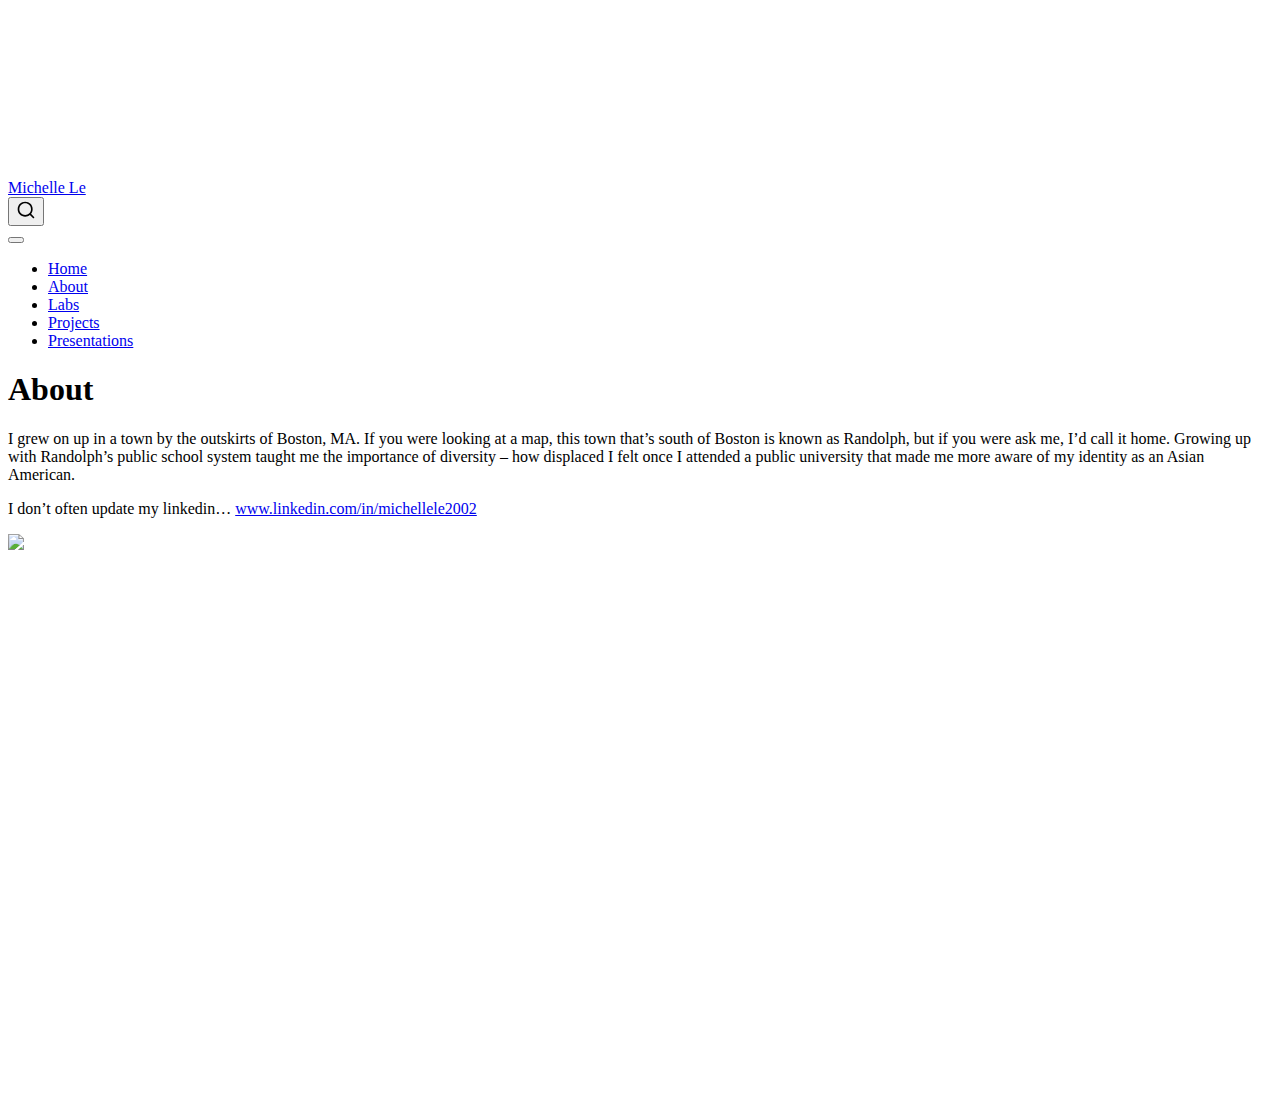
==== commit 3445c703: "Update Quarto site configuration" ====
--- a/docs/about.html
+++ b/docs/about.html
@@ -16,4670 +16,29 @@
 div.hanging-indent{margin-left: 1.5em; text-indent: -1.5em;}
 ul.task-list{list-style: none;}
 ul.task-list li input[type="checkbox"] {
-width: 0.8em;
-margin: 0 0.8em 0.2em -1em;  vertical-align: middle;
+  width: 0.8em;
+  margin: 0 0.8em 0.2em -1em; /* quarto-specific, see https://github.com/quarto-dev/quarto-cli/issues/4556 */ 
+  vertical-align: middle;
 }
 </style>
 
 
-<script>const headroomChanged = new CustomEvent("quarto-hrChanged", {
-  detail: {},
-  bubbles: true,
-  cancelable: false,
-  composed: false,
-});
-
-const announceDismiss = () => {
-  const annEl = window.document.getElementById("quarto-announcement");
-  if (annEl) {
-    annEl.remove();
-
-    const annId = annEl.getAttribute("data-announcement-id");
-    window.localStorage.setItem(`quarto-announce-${annId}`, "true");
-  }
-};
-
-const announceRegister = () => {
-  const annEl = window.document.getElementById("quarto-announcement");
-  if (annEl) {
-    const annId = annEl.getAttribute("data-announcement-id");
-    const isDismissed =
-      window.localStorage.getItem(`quarto-announce-${annId}`) || false;
-    if (isDismissed) {
-      announceDismiss();
-      return;
-    } else {
-      annEl.classList.remove("hidden");
-    }
-
-    const actionEl = annEl.querySelector(".quarto-announcement-action");
-    if (actionEl) {
-      actionEl.addEventListener("click", function (e) {
-        e.preventDefault();
-        // Hide the bar immediately
-        announceDismiss();
-      });
-    }
-  }
-};
-
-window.document.addEventListener("DOMContentLoaded", function () {
-  let init = false;
-
-  announceRegister();
-
-  // Manage the back to top button, if one is present.
-  let lastScrollTop = window.pageYOffset || document.documentElement.scrollTop;
-  const scrollDownBuffer = 5;
-  const scrollUpBuffer = 35;
-  const btn = document.getElementById("quarto-back-to-top");
-  const hideBackToTop = () => {
-    btn.style.display = "none";
-  };
-  const showBackToTop = () => {
-    btn.style.display = "inline-block";
-  };
-  if (btn) {
-    window.document.addEventListener(
-      "scroll",
-      function () {
-        const currentScrollTop =
-          window.pageYOffset || document.documentElement.scrollTop;
-
-        // Shows and hides the button 'intelligently' as the user scrolls
-        if (currentScrollTop - scrollDownBuffer > lastScrollTop) {
-          hideBackToTop();
-          lastScrollTop = currentScrollTop <= 0 ? 0 : currentScrollTop;
-        } else if (currentScrollTop < lastScrollTop - scrollUpBuffer) {
-          showBackToTop();
-          lastScrollTop = currentScrollTop <= 0 ? 0 : currentScrollTop;
-        }
-
-        // Show the button at the bottom, hides it at the top
-        if (currentScrollTop <= 0) {
-          hideBackToTop();
-        } else if (
-          window.innerHeight + currentScrollTop >=
-          document.body.offsetHeight
-        ) {
-          showBackToTop();
-        }
-      },
-      false
-    );
-  }
-
-  function throttle(func, wait) {
-    var timeout;
-    return function () {
-      const context = this;
-      const args = arguments;
-      const later = function () {
-        clearTimeout(timeout);
-        timeout = null;
-        func.apply(context, args);
-      };
-
-      if (!timeout) {
-        timeout = setTimeout(later, wait);
-      }
-    };
-  }
-
-  function headerOffset() {
-    // Set an offset if there is are fixed top navbar
-    const headerEl = window.document.querySelector("header.fixed-top");
-    if (headerEl) {
-      return headerEl.clientHeight;
-    } else {
-      return 0;
-    }
-  }
-
-  function footerOffset() {
-    const footerEl = window.document.querySelector("footer.footer");
-    if (footerEl) {
-      return footerEl.clientHeight;
-    } else {
-      return 0;
-    }
-  }
-
-  function dashboardOffset() {
-    const dashboardNavEl = window.document.getElementById(
-      "quarto-dashboard-header"
-    );
-    if (dashboardNavEl !== null) {
-      return dashboardNavEl.clientHeight;
-    } else {
-      return 0;
-    }
-  }
-
-  function updateDocumentOffsetWithoutAnimation() {
-    updateDocumentOffset(false);
-  }
-
-  function updateDocumentOffset(animated) {
-    // set body offset
-    const topOffset = headerOffset();
-    const bodyOffset = topOffset + footerOffset() + dashboardOffset();
-    const bodyEl = window.document.body;
-    bodyEl.setAttribute("data-bs-offset", topOffset);
-    bodyEl.style.paddingTop = topOffset + "px";
-
-    // deal with sidebar offsets
-    const sidebars = window.document.querySelectorAll(
-      ".sidebar, .headroom-target"
-    );
-    sidebars.forEach((sidebar) => {
-      if (!animated) {
-        sidebar.classList.add("notransition");
-        // Remove the no transition class after the animation has time to complete
-        setTimeout(function () {
-          sidebar.classList.remove("notransition");
-        }, 201);
-      }
-
-      if (window.Headroom && sidebar.classList.contains("sidebar-unpinned")) {
-        sidebar.style.top = "0";
-        sidebar.style.maxHeight = "100vh";
-      } else {
-        sidebar.style.top = topOffset + "px";
-        sidebar.style.maxHeight = "calc(100vh - " + topOffset + "px)";
-      }
-    });
-
-    // allow space for footer
-    const mainContainer = window.document.querySelector(".quarto-container");
-    if (mainContainer) {
-      mainContainer.style.minHeight = "calc(100vh - " + bodyOffset + "px)";
-    }
-
-    // link offset
-    let linkStyle = window.document.querySelector("#quarto-target-style");
-    if (!linkStyle) {
-      linkStyle = window.document.createElement("style");
-      linkStyle.setAttribute("id", "quarto-target-style");
-      window.document.head.appendChild(linkStyle);
-    }
-    while (linkStyle.firstChild) {
-      linkStyle.removeChild(linkStyle.firstChild);
-    }
-    if (topOffset > 0) {
-      linkStyle.appendChild(
-        window.document.createTextNode(`
-      section:target::before {
-        content: "";
-        display: block;
-        height: ${topOffset}px;
-        margin: -${topOffset}px 0 0;
-      }`)
-      );
-    }
-    if (init) {
-      window.dispatchEvent(headroomChanged);
-    }
-    init = true;
-  }
-
-  // initialize headroom
-  var header = window.document.querySelector("#quarto-header");
-  if (header && window.Headroom) {
-    const headroom = new window.Headroom(header, {
-      tolerance: 5,
-      onPin: function () {
-        const sidebars = window.document.querySelectorAll(
-          ".sidebar, .headroom-target"
-        );
-        sidebars.forEach((sidebar) => {
-          sidebar.classList.remove("sidebar-unpinned");
-        });
-        updateDocumentOffset();
-      },
-      onUnpin: function () {
-        const sidebars = window.document.querySelectorAll(
-          ".sidebar, .headroom-target"
-        );
-        sidebars.forEach((sidebar) => {
-          sidebar.classList.add("sidebar-unpinned");
-        });
-        updateDocumentOffset();
-      },
-    });
-    headroom.init();
-
-    let frozen = false;
-    window.quartoToggleHeadroom = function () {
-      if (frozen) {
-        headroom.unfreeze();
-        frozen = false;
-      } else {
-        headroom.freeze();
-        frozen = true;
-      }
-    };
-  }
-
-  window.addEventListener(
-    "hashchange",
-    function (e) {
-      if (
-        getComputedStyle(document.documentElement).scrollBehavior !== "smooth"
-      ) {
-        window.scrollTo(0, window.pageYOffset - headerOffset());
-      }
-    },
-    false
-  );
-
-  // Observe size changed for the header
-  const headerEl = window.document.querySelector("header.fixed-top");
-  if (headerEl && window.ResizeObserver) {
-    const observer = new window.ResizeObserver(() => {
-      setTimeout(updateDocumentOffsetWithoutAnimation, 0);
-    });
-    observer.observe(headerEl, {
-      attributes: true,
-      childList: true,
-      characterData: true,
-    });
-  } else {
-    window.addEventListener(
-      "resize",
-      throttle(updateDocumentOffsetWithoutAnimation, 50)
-    );
-  }
-  setTimeout(updateDocumentOffsetWithoutAnimation, 250);
-
-  // fixup index.html links if we aren't on the filesystem
-  if (window.location.protocol !== "file:") {
-    const links = window.document.querySelectorAll("a");
-    for (let i = 0; i < links.length; i++) {
-      if (links[i].href) {
-        links[i].dataset.originalHref = links[i].href;
-        links[i].href = links[i].href.replace(/\/index\.html/, "/");
-      }
-    }
-
-    // Fixup any sharing links that require urls
-    // Append url to any sharing urls
-    const sharingLinks = window.document.querySelectorAll(
-      "a.sidebar-tools-main-item, a.quarto-navigation-tool, a.quarto-navbar-tools, a.quarto-navbar-tools-item"
-    );
-    for (let i = 0; i < sharingLinks.length; i++) {
-      const sharingLink = sharingLinks[i];
-      const href = sharingLink.getAttribute("href");
-      if (href) {
-        sharingLink.setAttribute(
-          "href",
-          href.replace("|url|", window.location.href)
-        );
-      }
-    }
-
-    // Scroll the active navigation item into view, if necessary
-    const navSidebar = window.document.querySelector("nav#quarto-sidebar");
-    if (navSidebar) {
-      // Find the active item
-      const activeItem = navSidebar.querySelector("li.sidebar-item a.active");
-      if (activeItem) {
-        // Wait for the scroll height and height to resolve by observing size changes on the
-        // nav element that is scrollable
-        const resizeObserver = new ResizeObserver((_entries) => {
-          // The bottom of the element
-          const elBottom = activeItem.offsetTop;
-          const viewBottom = navSidebar.scrollTop + navSidebar.clientHeight;
-
-          // The element height and scroll height are the same, then we are still loading
-          if (viewBottom !== navSidebar.scrollHeight) {
-            // Determine if the item isn't visible and scroll to it
-            if (elBottom >= viewBottom) {
-              navSidebar.scrollTop = elBottom;
-            }
-
-            // stop observing now since we've completed the scroll
-            resizeObserver.unobserve(navSidebar);
-          }
-        });
-        resizeObserver.observe(navSidebar);
-      }
-    }
-  }
-});
-</script>
-<script>/*!
- * headroom.js v0.12.0 - Give your page some headroom. Hide your header until you need it
- * Copyright (c) 2020 Nick Williams - http://wicky.nillia.ms/headroom.js
- * License: MIT
- */
-
-!function(t,n){"object"==typeof exports&&"undefined"!=typeof module?module.exports=n():"function"==typeof define&&define.amd?define(n):(t=t||self).Headroom=n()}(this,function(){"use strict";function t(){return"undefined"!=typeof window}function d(t){return function(t){return t&&t.document&&function(t){return 9===t.nodeType}(t.document)}(t)?function(t){var n=t.document,o=n.body,s=n.documentElement;return{scrollHeight:function(){return Math.max(o.scrollHeight,s.scrollHeight,o.offsetHeight,s.offsetHeight,o.clientHeight,s.clientHeight)},height:function(){return t.innerHeight||s.clientHeight||o.clientHeight},scrollY:function(){return void 0!==t.pageYOffset?t.pageYOffset:(s||o.parentNode||o).scrollTop}}}(t):function(t){return{scrollHeight:function(){return Math.max(t.scrollHeight,t.offsetHeight,t.clientHeight)},height:function(){return Math.max(t.offsetHeight,t.clientHeight)},scrollY:function(){return t.scrollTop}}}(t)}function n(t,s,e){var n,o=function(){var n=!1;try{var t={get passive(){n=!0}};window.addEventListener("test",t,t),window.removeEventListener("test",t,t)}catch(t){n=!1}return n}(),i=!1,r=d(t),l=r.scrollY(),a={};function c(){var t=Math.round(r.scrollY()),n=r.height(),o=r.scrollHeight();a.scrollY=t,a.lastScrollY=l,a.direction=l<t?"down":"up",a.distance=Math.abs(t-l),a.isOutOfBounds=t<0||o<t+n,a.top=t<=s.offset[a.direction],a.bottom=o<=t+n,a.toleranceExceeded=a.distance>s.tolerance[a.direction],e(a),l=t,i=!1}function h(){i||(i=!0,n=requestAnimationFrame(c))}var u=!!o&&{passive:!0,capture:!1};return t.addEventListener("scroll",h,u),c(),{destroy:function(){cancelAnimationFrame(n),t.removeEventListener("scroll",h,u)}}}function o(t){return t===Object(t)?t:{down:t,up:t}}function s(t,n){n=n||{},Object.assign(this,s.options,n),this.classes=Object.assign({},s.options.classes,n.classes),this.elem=t,this.tolerance=o(this.tolerance),this.offset=o(this.offset),this.initialised=!1,this.frozen=!1}return s.prototype={constructor:s,init:function(){return s.cutsTheMustard&&!this.initialised&&(this.addClass("initial"),this.initialised=!0,setTimeout(function(t){t.scrollTracker=n(t.scroller,{offset:t.offset,tolerance:t.tolerance},t.update.bind(t))},100,this)),this},destroy:function(){this.initialised=!1,Object.keys(this.classes).forEach(this.removeClass,this),this.scrollTracker.destroy()},unpin:function(){!this.hasClass("pinned")&&this.hasClass("unpinned")||(this.addClass("unpinned"),this.removeClass("pinned"),this.onUnpin&&this.onUnpin.call(this))},pin:function(){this.hasClass("unpinned")&&(this.addClass("pinned"),this.removeClass("unpinned"),this.onPin&&this.onPin.call(this))},freeze:function(){this.frozen=!0,this.addClass("frozen")},unfreeze:function(){this.frozen=!1,this.removeClass("frozen")},top:function(){this.hasClass("top")||(this.addClass("top"),this.removeClass("notTop"),this.onTop&&this.onTop.call(this))},notTop:function(){this.hasClass("notTop")||(this.addClass("notTop"),this.removeClass("top"),this.onNotTop&&this.onNotTop.call(this))},bottom:function(){this.hasClass("bottom")||(this.addClass("bottom"),this.removeClass("notBottom"),this.onBottom&&this.onBottom.call(this))},notBottom:function(){this.hasClass("notBottom")||(this.addClass("notBottom"),this.removeClass("bottom"),this.onNotBottom&&this.onNotBottom.call(this))},shouldUnpin:function(t){return"down"===t.direction&&!t.top&&t.toleranceExceeded},shouldPin:function(t){return"up"===t.direction&&t.toleranceExceeded||t.top},addClass:function(t){this.elem.classList.add.apply(this.elem.classList,this.classes[t].split(" "))},removeClass:function(t){this.elem.classList.remove.apply(this.elem.classList,this.classes[t].split(" "))},hasClass:function(t){return this.classes[t].split(" ").every(function(t){return this.classList.contains(t)},this.elem)},update:function(t){t.isOutOfBounds||!0!==this.frozen&&(t.top?this.top():this.notTop(),t.bottom?this.bottom():this.notBottom(),this.shouldUnpin(t)?this.unpin():this.shouldPin(t)&&this.pin())}},s.options={tolerance:{up:0,down:0},offset:0,scroller:t()?window:null,classes:{frozen:"headroom--frozen",pinned:"headroom--pinned",unpinned:"headroom--unpinned",top:"headroom--top",notTop:"headroom--not-top",bottom:"headroom--bottom",notBottom:"headroom--not-bottom",initial:"headroom"}},s.cutsTheMustard=!!(t()&&function(){}.bind&&"classList"in document.documentElement&&Object.assign&&Object.keys&&requestAnimationFrame),s});
-</script>
-<script>/*!
- * clipboard.js v2.0.11
- * https://clipboardjs.com/
- *
- * Licensed MIT © Zeno Rocha
- */
-!function(t,e){"object"==typeof exports&&"object"==typeof module?module.exports=e():"function"==typeof define&&define.amd?define([],e):"object"==typeof exports?exports.ClipboardJS=e():t.ClipboardJS=e()}(this,function(){return n={686:function(t,e,n){"use strict";n.d(e,{default:function(){return b}});var e=n(279),i=n.n(e),e=n(370),u=n.n(e),e=n(817),r=n.n(e);function c(t){try{return document.execCommand(t)}catch(t){return}}var a=function(t){t=r()(t);return c("cut"),t};function o(t,e){var n,o,t=(n=t,o="rtl"===document.documentElement.getAttribute("dir"),(t=document.createElement("textarea")).style.fontSize="12pt",t.style.border="0",t.style.padding="0",t.style.margin="0",t.style.position="absolute",t.style[o?"right":"left"]="-9999px",o=window.pageYOffset||document.documentElement.scrollTop,t.style.top="".concat(o,"px"),t.setAttribute("readonly",""),t.value=n,t);return e.container.appendChild(t),e=r()(t),c("copy"),t.remove(),e}var f=function(t){var e=1<arguments.length&&void 0!==arguments[1]?arguments[1]:{container:document.body},n="";return"string"==typeof t?n=o(t,e):t instanceof HTMLInputElement&&!["text","search","url","tel","password"].includes(null==t?void 0:t.type)?n=o(t.value,e):(n=r()(t),c("copy")),n};function l(t){return(l="function"==typeof Symbol&&"symbol"==typeof Symbol.iterator?function(t){return typeof t}:function(t){return t&&"function"==typeof Symbol&&t.constructor===Symbol&&t!==Symbol.prototype?"symbol":typeof t})(t)}var s=function(){var t=0<arguments.length&&void 0!==arguments[0]?arguments[0]:{},e=t.action,n=void 0===e?"copy":e,o=t.container,e=t.target,t=t.text;if("copy"!==n&&"cut"!==n)throw new Error('Invalid "action" value, use either "copy" or "cut"');if(void 0!==e){if(!e||"object"!==l(e)||1!==e.nodeType)throw new Error('Invalid "target" value, use a valid Element');if("copy"===n&&e.hasAttribute("disabled"))throw new Error('Invalid "target" attribute. Please use "readonly" instead of "disabled" attribute');if("cut"===n&&(e.hasAttribute("readonly")||e.hasAttribute("disabled")))throw new Error('Invalid "target" attribute. You can\'t cut text from elements with "readonly" or "disabled" attributes')}return t?f(t,{container:o}):e?"cut"===n?a(e):f(e,{container:o}):void 0};function p(t){return(p="function"==typeof Symbol&&"symbol"==typeof Symbol.iterator?function(t){return typeof t}:function(t){return t&&"function"==typeof Symbol&&t.constructor===Symbol&&t!==Symbol.prototype?"symbol":typeof t})(t)}function d(t,e){for(var n=0;n<e.length;n++){var o=e[n];o.enumerable=o.enumerable||!1,o.configurable=!0,"value"in o&&(o.writable=!0),Object.defineProperty(t,o.key,o)}}function y(t,e){return(y=Object.setPrototypeOf||function(t,e){return t.__proto__=e,t})(t,e)}function h(n){var o=function(){if("undefined"==typeof Reflect||!Reflect.construct)return!1;if(Reflect.construct.sham)return!1;if("function"==typeof Proxy)return!0;try{return Date.prototype.toString.call(Reflect.construct(Date,[],function(){})),!0}catch(t){return!1}}();return function(){var t,e=v(n);return t=o?(t=v(this).constructor,Reflect.construct(e,arguments,t)):e.apply(this,arguments),e=this,!(t=t)||"object"!==p(t)&&"function"!=typeof t?function(t){if(void 0!==t)return t;throw new ReferenceError("this hasn't been initialised - super() hasn't been called")}(e):t}}function v(t){return(v=Object.setPrototypeOf?Object.getPrototypeOf:function(t){return t.__proto__||Object.getPrototypeOf(t)})(t)}function m(t,e){t="data-clipboard-".concat(t);if(e.hasAttribute(t))return e.getAttribute(t)}var b=function(){!function(t,e){if("function"!=typeof e&&null!==e)throw new TypeError("Super expression must either be null or a function");t.prototype=Object.create(e&&e.prototype,{constructor:{value:t,writable:!0,configurable:!0}}),e&&y(t,e)}(r,i());var t,e,n,o=h(r);function r(t,e){var n;return function(t){if(!(t instanceof r))throw new TypeError("Cannot call a class as a function")}(this),(n=o.call(this)).resolveOptions(e),n.listenClick(t),n}return t=r,n=[{key:"copy",value:function(t){var e=1<arguments.length&&void 0!==arguments[1]?arguments[1]:{container:document.body};return f(t,e)}},{key:"cut",value:function(t){return a(t)}},{key:"isSupported",value:function(){var t=0<arguments.length&&void 0!==arguments[0]?arguments[0]:["copy","cut"],t="string"==typeof t?[t]:t,e=!!document.queryCommandSupported;return t.forEach(function(t){e=e&&!!document.queryCommandSupported(t)}),e}}],(e=[{key:"resolveOptions",value:function(){var t=0<arguments.length&&void 0!==arguments[0]?arguments[0]:{};this.action="function"==typeof t.action?t.action:this.defaultAction,this.target="function"==typeof t.target?t.target:this.defaultTarget,this.text="function"==typeof t.text?t.text:this.defaultText,this.container="object"===p(t.container)?t.container:document.body}},{key:"listenClick",value:function(t){var e=this;this.listener=u()(t,"click",function(t){return e.onClick(t)})}},{key:"onClick",value:function(t){var e=t.delegateTarget||t.currentTarget,n=this.action(e)||"copy",t=s({action:n,container:this.container,target:this.target(e),text:this.text(e)});this.emit(t?"success":"error",{action:n,text:t,trigger:e,clearSelection:function(){e&&e.focus(),window.getSelection().removeAllRanges()}})}},{key:"defaultAction",value:function(t){return m("action",t)}},{key:"defaultTarget",value:function(t){t=m("target",t);if(t)return document.querySelector(t)}},{key:"defaultText",value:function(t){return m("text",t)}},{key:"destroy",value:function(){this.listener.destroy()}}])&&d(t.prototype,e),n&&d(t,n),r}()},828:function(t){var e;"undefined"==typeof Element||Element.prototype.matches||((e=Element.prototype).matches=e.matchesSelector||e.mozMatchesSelector||e.msMatchesSelector||e.oMatchesSelector||e.webkitMatchesSelector),t.exports=function(t,e){for(;t&&9!==t.nodeType;){if("function"==typeof t.matches&&t.matches(e))return t;t=t.parentNode}}},438:function(t,e,n){var u=n(828);function i(t,e,n,o,r){var i=function(e,n,t,o){return function(t){t.delegateTarget=u(t.target,n),t.delegateTarget&&o.call(e,t)}}.apply(this,arguments);return t.addEventListener(n,i,r),{destroy:function(){t.removeEventListener(n,i,r)}}}t.exports=function(t,e,n,o,r){return"function"==typeof t.addEventListener?i.apply(null,arguments):"function"==typeof n?i.bind(null,document).apply(null,arguments):("string"==typeof t&&(t=document.querySelectorAll(t)),Array.prototype.map.call(t,function(t){return i(t,e,n,o,r)}))}},879:function(t,n){n.node=function(t){return void 0!==t&&t instanceof HTMLElement&&1===t.nodeType},n.nodeList=function(t){var e=Object.prototype.toString.call(t);return void 0!==t&&("[object NodeList]"===e||"[object HTMLCollection]"===e)&&"length"in t&&(0===t.length||n.node(t[0]))},n.string=function(t){return"string"==typeof t||t instanceof String},n.fn=function(t){return"[object Function]"===Object.prototype.toString.call(t)}},370:function(t,e,n){var f=n(879),l=n(438);t.exports=function(t,e,n){if(!t&&!e&&!n)throw new Error("Missing required arguments");if(!f.string(e))throw new TypeError("Second argument must be a String");if(!f.fn(n))throw new TypeError("Third argument must be a Function");if(f.node(t))return c=e,a=n,(u=t).addEventListener(c,a),{destroy:function(){u.removeEventListener(c,a)}};if(f.nodeList(t))return o=t,r=e,i=n,Array.prototype.forEach.call(o,function(t){t.addEventListener(r,i)}),{destroy:function(){Array.prototype.forEach.call(o,function(t){t.removeEventListener(r,i)})}};if(f.string(t))return t=t,e=e,n=n,l(document.body,t,e,n);throw new TypeError("First argument must be a String, HTMLElement, HTMLCollection, or NodeList");var o,r,i,u,c,a}},817:function(t){t.exports=function(t){var e,n="SELECT"===t.nodeName?(t.focus(),t.value):"INPUT"===t.nodeName||"TEXTAREA"===t.nodeName?((e=t.hasAttribute("readonly"))||t.setAttribute("readonly",""),t.select(),t.setSelectionRange(0,t.value.length),e||t.removeAttribute("readonly"),t.value):(t.hasAttribute("contenteditable")&&t.focus(),n=window.getSelection(),(e=document.createRange()).selectNodeContents(t),n.removeAllRanges(),n.addRange(e),n.toString());return n}},279:function(t){function e(){}e.prototype={on:function(t,e,n){var o=this.e||(this.e={});return(o[t]||(o[t]=[])).push({fn:e,ctx:n}),this},once:function(t,e,n){var o=this;function r(){o.off(t,r),e.apply(n,arguments)}return r._=e,this.on(t,r,n)},emit:function(t){for(var e=[].slice.call(arguments,1),n=((this.e||(this.e={}))[t]||[]).slice(),o=0,r=n.length;o<r;o++)n[o].fn.apply(n[o].ctx,e);return this},off:function(t,e){var n=this.e||(this.e={}),o=n[t],r=[];if(o&&e)for(var i=0,u=o.length;i<u;i++)o[i].fn!==e&&o[i].fn._!==e&&r.push(o[i]);return r.length?n[t]=r:delete n[t],this}},t.exports=e,t.exports.TinyEmitter=e}},r={},o.n=function(t){var e=t&&t.__esModule?function(){return t.default}:function(){return t};return o.d(e,{a:e}),e},o.d=function(t,e){for(var n in e)o.o(e,n)&&!o.o(t,n)&&Object.defineProperty(t,n,{enumerable:!0,get:e[n]})},o.o=function(t,e){return Object.prototype.hasOwnProperty.call(t,e)},o(686).default;function o(t){if(r[t])return r[t].exports;var e=r[t]={exports:{}};return n[t](e,e.exports,o),e.exports}var n,r});</script>
-<script>/*! @algolia/autocomplete-js 1.11.1 | MIT License | © Algolia, Inc. and contributors | https://github.com/algolia/autocomplete */
-!function(e,t){"object"==typeof exports&&"undefined"!=typeof module?t(exports):"function"==typeof define&&define.amd?define(["exports"],t):t((e="undefined"!=typeof globalThis?globalThis:e||self)["@algolia/autocomplete-js"]={})}(this,(function(e){"use strict";function t(e,t){var n=Object.keys(e);if(Object.getOwnPropertySymbols){var r=Object.getOwnPropertySymbols(e);t&&(r=r.filter((function(t){return Object.getOwnPropertyDescriptor(e,t).enumerable}))),n.push.apply(n,r)}return n}function n(e){for(var n=1;n<arguments.length;n++){var r=null!=arguments[n]?arguments[n]:{};n%2?t(Object(r),!0).forEach((function(t){o(e,t,r[t])})):Object.getOwnPropertyDescriptors?Object.defineProperties(e,Object.getOwnPropertyDescriptors(r)):t(Object(r)).forEach((function(t){Object.defineProperty(e,t,Object.getOwnPropertyDescriptor(r,t))}))}return e}function r(e){return r="function"==typeof Symbol&&"symbol"==typeof Symbol.iterator?function(e){return typeof e}:function(e){return e&&"function"==typeof Symbol&&e.constructor===Symbol&&e!==Symbol.prototype?"symbol":typeof e},r(e)}function o(e,t,n){return(t=function(e){var t=function(e,t){if("object"!=typeof e||null===e)return e;var n=e[Symbol.toPrimitive];if(void 0!==n){var r=n.call(e,t||"default");if("object"!=typeof r)return r;throw new TypeError("@@toPrimitive must return a primitive value.")}return("string"===t?String:Number)(e)}(e,"string");return"symbol"==typeof t?t:String(t)}(t))in e?Object.defineProperty(e,t,{value:n,enumerable:!0,configurable:!0,writable:!0}):e[t]=n,e}function i(){return i=Object.assign?Object.assign.bind():function(e){for(var t=1;t<arguments.length;t++){var n=arguments[t];for(var r in n)Object.prototype.hasOwnProperty.call(n,r)&&(e[r]=n[r])}return e},i.apply(this,arguments)}function u(e,t){if(null==e)return{};var n,r,o=function(e,t){if(null==e)return{};var n,r,o={},i=Object.keys(e);for(r=0;r<i.length;r++)n=i[r],t.indexOf(n)>=0||(o[n]=e[n]);return o}(e,t);if(Object.getOwnPropertySymbols){var i=Object.getOwnPropertySymbols(e);for(r=0;r<i.length;r++)n=i[r],t.indexOf(n)>=0||Object.prototype.propertyIsEnumerable.call(e,n)&&(o[n]=e[n])}return o}function a(e,t){return function(e){if(Array.isArray(e))return e}(e)||function(e,t){var n=null==e?null:"undefined"!=typeof Symbol&&e[Symbol.iterator]||e["@@iterator"];if(null!=n){var r,o,i,u,a=[],l=!0,c=!1;try{if(i=(n=n.call(e)).next,0===t){if(Object(n)!==n)return;l=!1}else for(;!(l=(r=i.call(n)).done)&&(a.push(r.value),a.length!==t);l=!0);}catch(e){c=!0,o=e}finally{try{if(!l&&null!=n.return&&(u=n.return(),Object(u)!==u))return}finally{if(c)throw o}}return a}}(e,t)||c(e,t)||function(){throw new TypeError("Invalid attempt to destructure non-iterable instance.\nIn order to be iterable, non-array objects must have a [Symbol.iterator]() method.")}()}function l(e){return function(e){if(Array.isArray(e))return s(e)}(e)||function(e){if("undefined"!=typeof Symbol&&null!=e[Symbol.iterator]||null!=e["@@iterator"])return Array.from(e)}(e)||c(e)||function(){throw new TypeError("Invalid attempt to spread non-iterable instance.\nIn order to be iterable, non-array objects must have a [Symbol.iterator]() method.")}()}function c(e,t){if(e){if("string"==typeof e)return s(e,t);var n=Object.prototype.toString.call(e).slice(8,-1);return"Object"===n&&e.constructor&&(n=e.constructor.name),"Map"===n||"Set"===n?Array.from(e):"Arguments"===n||/^(?:Ui|I)nt(?:8|16|32)(?:Clamped)?Array$/.test(n)?s(e,t):void 0}}function s(e,t){(null==t||t>e.length)&&(t=e.length);for(var n=0,r=new Array(t);n<t;n++)r[n]=e[n];return r}function f(e){return{current:e}}function p(e,t){var n=void 0;return function(){for(var r=arguments.length,o=new Array(r),i=0;i<r;i++)o[i]=arguments[i];n&&clearTimeout(n),n=setTimeout((function(){return e.apply(void 0,o)}),t)}}function m(e){return e.reduce((function(e,t){return e.concat(t)}),[])}var v=0;function d(){return"autocomplete-".concat(v++)}function y(e,t){return t.reduce((function(e,t){return e&&e[t]}),e)}function b(e){return 0===e.collections.length?0:e.collections.reduce((function(e,t){return e+t.items.length}),0)}function g(e){return e!==Object(e)}function h(e,t){if(e===t)return!0;if(g(e)||g(t)||"function"==typeof e||"function"==typeof t)return e===t;if(Object.keys(e).length!==Object.keys(t).length)return!1;for(var n=0,r=Object.keys(e);n<r.length;n++){var o=r[n];if(!(o in t))return!1;if(!h(e[o],t[o]))return!1}return!0}var O=function(){};var _="1.11.1",S=[{segment:"autocomplete-core",version:_}];function j(e){var t=e.item,n=e.items,r=void 0===n?[]:n;return{index:t.__autocomplete_indexName,items:[t],positions:[1+r.findIndex((function(e){return e.objectID===t.objectID}))],queryID:t.__autocomplete_queryID,algoliaSource:["autocomplete"]}}function P(e,t){return function(e){if(Array.isArray(e))return e}(e)||function(e,t){var n=null==e?null:"undefined"!=typeof Symbol&&e[Symbol.iterator]||e["@@iterator"];if(null!=n){var r,o,i,u,a=[],l=!0,c=!1;try{if(i=(n=n.call(e)).next,0===t){if(Object(n)!==n)return;l=!1}else for(;!(l=(r=i.call(n)).done)&&(a.push(r.value),a.length!==t);l=!0);}catch(e){c=!0,o=e}finally{try{if(!l&&null!=n.return&&(u=n.return(),Object(u)!==u))return}finally{if(c)throw o}}return a}}(e,t)||function(e,t){if(!e)return;if("string"==typeof e)return w(e,t);var n=Object.prototype.toString.call(e).slice(8,-1);"Object"===n&&e.constructor&&(n=e.constructor.name);if("Map"===n||"Set"===n)return Array.from(e);if("Arguments"===n||/^(?:Ui|I)nt(?:8|16|32)(?:Clamped)?Array$/.test(n))return w(e,t)}(e,t)||function(){throw new TypeError("Invalid attempt to destructure non-iterable instance.\nIn order to be iterable, non-array objects must have a [Symbol.iterator]() method.")}()}function w(e,t){(null==t||t>e.length)&&(t=e.length);for(var n=0,r=new Array(t);n<t;n++)r[n]=e[n];return r}var I=["items"],A=["items"];function E(e){return E="function"==typeof Symbol&&"symbol"==typeof Symbol.iterator?function(e){return typeof e}:function(e){return e&&"function"==typeof Symbol&&e.constructor===Symbol&&e!==Symbol.prototype?"symbol":typeof e},E(e)}function D(e){return function(e){if(Array.isArray(e))return C(e)}(e)||function(e){if("undefined"!=typeof Symbol&&null!=e[Symbol.iterator]||null!=e["@@iterator"])return Array.from(e)}(e)||function(e,t){if(!e)return;if("string"==typeof e)return C(e,t);var n=Object.prototype.toString.call(e).slice(8,-1);"Object"===n&&e.constructor&&(n=e.constructor.name);if("Map"===n||"Set"===n)return Array.from(e);if("Arguments"===n||/^(?:Ui|I)nt(?:8|16|32)(?:Clamped)?Array$/.test(n))return C(e,t)}(e)||function(){throw new TypeError("Invalid attempt to spread non-iterable instance.\nIn order to be iterable, non-array objects must have a [Symbol.iterator]() method.")}()}function C(e,t){(null==t||t>e.length)&&(t=e.length);for(var n=0,r=new Array(t);n<t;n++)r[n]=e[n];return r}function k(e,t){if(null==e)return{};var n,r,o=function(e,t){if(null==e)return{};var n,r,o={},i=Object.keys(e);for(r=0;r<i.length;r++)n=i[r],t.indexOf(n)>=0||(o[n]=e[n]);return o}(e,t);if(Object.getOwnPropertySymbols){var i=Object.getOwnPropertySymbols(e);for(r=0;r<i.length;r++)n=i[r],t.indexOf(n)>=0||Object.prototype.propertyIsEnumerable.call(e,n)&&(o[n]=e[n])}return o}function x(e,t){var n=Object.keys(e);if(Object.getOwnPropertySymbols){var r=Object.getOwnPropertySymbols(e);t&&(r=r.filter((function(t){return Object.getOwnPropertyDescriptor(e,t).enumerable}))),n.push.apply(n,r)}return n}function N(e){for(var t=1;t<arguments.length;t++){var n=null!=arguments[t]?arguments[t]:{};t%2?x(Object(n),!0).forEach((function(t){T(e,t,n[t])})):Object.getOwnPropertyDescriptors?Object.defineProperties(e,Object.getOwnPropertyDescriptors(n)):x(Object(n)).forEach((function(t){Object.defineProperty(e,t,Object.getOwnPropertyDescriptor(n,t))}))}return e}function T(e,t,n){return(t=function(e){var t=function(e,t){if("object"!==E(e)||null===e)return e;var n=e[Symbol.toPrimitive];if(void 0!==n){var r=n.call(e,t||"default");if("object"!==E(r))return r;throw new TypeError("@@toPrimitive must return a primitive value.")}return("string"===t?String:Number)(e)}(e,"string");return"symbol"===E(t)?t:String(t)}(t))in e?Object.defineProperty(e,t,{value:n,enumerable:!0,configurable:!0,writable:!0}):e[t]=n,e}function q(e){for(var t=arguments.length>1&&void 0!==arguments[1]?arguments[1]:20,n=[],r=0;r<e.objectIDs.length;r+=t)n.push(N(N({},e),{},{objectIDs:e.objectIDs.slice(r,r+t)}));return n}function B(e){return e.map((function(e){var t=e.items,n=k(e,I);return N(N({},n),{},{objectIDs:(null==t?void 0:t.map((function(e){return e.objectID})))||n.objectIDs})}))}function R(e){var t,n,r,o=(t=P((e.version||"").split(".").map(Number),2),n=t[0],r=t[1],n>=3||2===n&&r>=4||1===n&&r>=10);function i(t,n,r){if(o&&void 0!==r){var i=r[0].__autocomplete_algoliaCredentials,u={"X-Algolia-Application-Id":i.appId,"X-Algolia-API-Key":i.apiKey};e.apply(void 0,[t].concat(D(n),[{headers:u}]))}else e.apply(void 0,[t].concat(D(n)))}return{init:function(t,n){e("init",{appId:t,apiKey:n})},setUserToken:function(t){e("setUserToken",t)},clickedObjectIDsAfterSearch:function(){for(var e=arguments.length,t=new Array(e),n=0;n<e;n++)t[n]=arguments[n];t.length>0&&i("clickedObjectIDsAfterSearch",B(t),t[0].items)},clickedObjectIDs:function(){for(var e=arguments.length,t=new Array(e),n=0;n<e;n++)t[n]=arguments[n];t.length>0&&i("clickedObjectIDs",B(t),t[0].items)},clickedFilters:function(){for(var t=arguments.length,n=new Array(t),r=0;r<t;r++)n[r]=arguments[r];n.length>0&&e.apply(void 0,["clickedFilters"].concat(n))},convertedObjectIDsAfterSearch:function(){for(var e=arguments.length,t=new Array(e),n=0;n<e;n++)t[n]=arguments[n];t.length>0&&i("convertedObjectIDsAfterSearch",B(t),t[0].items)},convertedObjectIDs:function(){for(var e=arguments.length,t=new Array(e),n=0;n<e;n++)t[n]=arguments[n];t.length>0&&i("convertedObjectIDs",B(t),t[0].items)},convertedFilters:function(){for(var t=arguments.length,n=new Array(t),r=0;r<t;r++)n[r]=arguments[r];n.length>0&&e.apply(void 0,["convertedFilters"].concat(n))},viewedObjectIDs:function(){for(var e=arguments.length,t=new Array(e),n=0;n<e;n++)t[n]=arguments[n];t.length>0&&t.reduce((function(e,t){var n=t.items,r=k(t,A);return[].concat(D(e),D(q(N(N({},r),{},{objectIDs:(null==n?void 0:n.map((function(e){return e.objectID})))||r.objectIDs})).map((function(e){return{items:n,payload:e}}))))}),[]).forEach((function(e){var t=e.items;return i("viewedObjectIDs",[e.payload],t)}))},viewedFilters:function(){for(var t=arguments.length,n=new Array(t),r=0;r<t;r++)n[r]=arguments[r];n.length>0&&e.apply(void 0,["viewedFilters"].concat(n))}}}function F(e){var t=e.items.reduce((function(e,t){var n;return e[t.__autocomplete_indexName]=(null!==(n=e[t.__autocomplete_indexName])&&void 0!==n?n:[]).concat(t),e}),{});return Object.keys(t).map((function(e){return{index:e,items:t[e],algoliaSource:["autocomplete"]}}))}function L(e){return e.objectID&&e.__autocomplete_indexName&&e.__autocomplete_queryID}function U(e){return U="function"==typeof Symbol&&"symbol"==typeof Symbol.iterator?function(e){return typeof e}:function(e){return e&&"function"==typeof Symbol&&e.constructor===Symbol&&e!==Symbol.prototype?"symbol":typeof e},U(e)}function M(e){return function(e){if(Array.isArray(e))return H(e)}(e)||function(e){if("undefined"!=typeof Symbol&&null!=e[Symbol.iterator]||null!=e["@@iterator"])return Array.from(e)}(e)||function(e,t){if(!e)return;if("string"==typeof e)return H(e,t);var n=Object.prototype.toString.call(e).slice(8,-1);"Object"===n&&e.constructor&&(n=e.constructor.name);if("Map"===n||"Set"===n)return Array.from(e);if("Arguments"===n||/^(?:Ui|I)nt(?:8|16|32)(?:Clamped)?Array$/.test(n))return H(e,t)}(e)||function(){throw new TypeError("Invalid attempt to spread non-iterable instance.\nIn order to be iterable, non-array objects must have a [Symbol.iterator]() method.")}()}function H(e,t){(null==t||t>e.length)&&(t=e.length);for(var n=0,r=new Array(t);n<t;n++)r[n]=e[n];return r}function V(e,t){var n=Object.keys(e);if(Object.getOwnPropertySymbols){var r=Object.getOwnPropertySymbols(e);t&&(r=r.filter((function(t){return Object.getOwnPropertyDescriptor(e,t).enumerable}))),n.push.apply(n,r)}return n}function W(e){for(var t=1;t<arguments.length;t++){var n=null!=arguments[t]?arguments[t]:{};t%2?V(Object(n),!0).forEach((function(t){K(e,t,n[t])})):Object.getOwnPropertyDescriptors?Object.defineProperties(e,Object.getOwnPropertyDescriptors(n)):V(Object(n)).forEach((function(t){Object.defineProperty(e,t,Object.getOwnPropertyDescriptor(n,t))}))}return e}function K(e,t,n){return(t=function(e){var t=function(e,t){if("object"!==U(e)||null===e)return e;var n=e[Symbol.toPrimitive];if(void 0!==n){var r=n.call(e,t||"default");if("object"!==U(r))return r;throw new TypeError("@@toPrimitive must return a primitive value.")}return("string"===t?String:Number)(e)}(e,"string");return"symbol"===U(t)?t:String(t)}(t))in e?Object.defineProperty(e,t,{value:n,enumerable:!0,configurable:!0,writable:!0}):e[t]=n,e}var Q="2.6.0",$="https://cdn.jsdelivr.net/npm/search-insights@".concat(Q,"/dist/search-insights.min.js"),z=p((function(e){var t=e.onItemsChange,n=e.items,r=e.insights,o=e.state;t({insights:r,insightsEvents:F({items:n}).map((function(e){return W({eventName:"Items Viewed"},e)})),state:o})}),400);function G(e){var t=function(e){return W({onItemsChange:function(e){var t=e.insights,n=e.insightsEvents;t.viewedObjectIDs.apply(t,M(n.map((function(e){return W(W({},e),{},{algoliaSource:[].concat(M(e.algoliaSource||[]),["autocomplete-internal"])})}))))},onSelect:function(e){var t=e.insights,n=e.insightsEvents;t.clickedObjectIDsAfterSearch.apply(t,M(n.map((function(e){return W(W({},e),{},{algoliaSource:[].concat(M(e.algoliaSource||[]),["autocomplete-internal"])})}))))},onActive:O},e)}(e),n=t.insightsClient,r=t.onItemsChange,o=t.onSelect,i=t.onActive,u=n;n||function(e){if("undefined"!=typeof window)e({window:window})}((function(e){var t=e.window,n=t.AlgoliaAnalyticsObject||"aa";"string"==typeof n&&(u=t[n]),u||(t.AlgoliaAnalyticsObject=n,t[n]||(t[n]=function(){t[n].queue||(t[n].queue=[]);for(var e=arguments.length,r=new Array(e),o=0;o<e;o++)r[o]=arguments[o];t[n].queue.push(r)}),t[n].version=Q,u=t[n],function(e){var t="[Autocomplete]: Could not load search-insights.js. Please load it manually following https://alg.li/insights-autocomplete";try{var n=e.document.createElement("script");n.async=!0,n.src=$,n.onerror=function(){console.error(t)},document.body.appendChild(n)}catch(e){console.error(t)}}(t))}));var a=R(u),l=f([]),c=p((function(e){var t=e.state;if(t.isOpen){var n=t.collections.reduce((function(e,t){return[].concat(M(e),M(t.items))}),[]).filter(L);h(l.current.map((function(e){return e.objectID})),n.map((function(e){return e.objectID})))||(l.current=n,n.length>0&&z({onItemsChange:r,items:n,insights:a,state:t}))}}),0);return{name:"aa.algoliaInsightsPlugin",subscribe:function(e){var t=e.setContext,n=e.onSelect,r=e.onActive;function l(e){t({algoliaInsightsPlugin:{__algoliaSearchParameters:W({clickAnalytics:!0},e?{userToken:e}:{}),insights:a}})}u("addAlgoliaAgent","insights-plugin"),l(),u("onUserTokenChange",l),u("getUserToken",null,(function(e,t){l(t)})),n((function(e){var t=e.item,n=e.state,r=e.event,i=e.source;L(t)&&o({state:n,event:r,insights:a,item:t,insightsEvents:[W({eventName:"Item Selected"},j({item:t,items:i.getItems().filter(L)}))]})})),r((function(e){var t=e.item,n=e.source,r=e.state,o=e.event;L(t)&&i({state:r,event:o,insights:a,item:t,insightsEvents:[W({eventName:"Item Active"},j({item:t,items:n.getItems().filter(L)}))]})}))},onStateChange:function(e){var t=e.state;c({state:t})},__autocomplete_pluginOptions:e}}function J(e,t){var n=t;return{then:function(t,r){return J(e.then(Y(t,n,e),Y(r,n,e)),n)},catch:function(t){return J(e.catch(Y(t,n,e)),n)},finally:function(t){return t&&n.onCancelList.push(t),J(e.finally(Y(t&&function(){return n.onCancelList=[],t()},n,e)),n)},cancel:function(){n.isCanceled=!0;var e=n.onCancelList;n.onCancelList=[],e.forEach((function(e){e()}))},isCanceled:function(){return!0===n.isCanceled}}}function X(e){return J(e,{isCanceled:!1,onCancelList:[]})}function Y(e,t,n){return e?function(n){return t.isCanceled?n:e(n)}:n}function Z(e,t,n,r){if(!n)return null;if(e<0&&(null===t||null!==r&&0===t))return n+e;var o=(null===t?-1:t)+e;return o<=-1||o>=n?null===r?null:0:o}function ee(e,t){var n=Object.keys(e);if(Object.getOwnPropertySymbols){var r=Object.getOwnPropertySymbols(e);t&&(r=r.filter((function(t){return Object.getOwnPropertyDescriptor(e,t).enumerable}))),n.push.apply(n,r)}return n}function te(e){for(var t=1;t<arguments.length;t++){var n=null!=arguments[t]?arguments[t]:{};t%2?ee(Object(n),!0).forEach((function(t){ne(e,t,n[t])})):Object.getOwnPropertyDescriptors?Object.defineProperties(e,Object.getOwnPropertyDescriptors(n)):ee(Object(n)).forEach((function(t){Object.defineProperty(e,t,Object.getOwnPropertyDescriptor(n,t))}))}return e}function ne(e,t,n){return(t=function(e){var t=function(e,t){if("object"!==re(e)||null===e)return e;var n=e[Symbol.toPrimitive];if(void 0!==n){var r=n.call(e,t||"default");if("object"!==re(r))return r;throw new TypeError("@@toPrimitive must return a primitive value.")}return("string"===t?String:Number)(e)}(e,"string");return"symbol"===re(t)?t:String(t)}(t))in e?Object.defineProperty(e,t,{value:n,enumerable:!0,configurable:!0,writable:!0}):e[t]=n,e}function re(e){return re="function"==typeof Symbol&&"symbol"==typeof Symbol.iterator?function(e){return typeof e}:function(e){return e&&"function"==typeof Symbol&&e.constructor===Symbol&&e!==Symbol.prototype?"symbol":typeof e},re(e)}function oe(e){var t=function(e){var t=e.collections.map((function(e){return e.items.length})).reduce((function(e,t,n){var r=(e[n-1]||0)+t;return e.push(r),e}),[]).reduce((function(t,n){return n<=e.activeItemId?t+1:t}),0);return e.collections[t]}(e);if(!t)return null;var n=t.items[function(e){for(var t=e.state,n=e.collection,r=!1,o=0,i=0;!1===r;){var u=t.collections[o];if(u===n){r=!0;break}i+=u.items.length,o++}return t.activeItemId-i}({state:e,collection:t})],r=t.source;return{item:n,itemInputValue:r.getItemInputValue({item:n,state:e}),itemUrl:r.getItemUrl({item:n,state:e}),source:r}}function ie(e,t,n){return[e,null==n?void 0:n.sourceId,t].filter(Boolean).join("-").replace(/\s/g,"")}var ue=/((gt|sm)-|galaxy nexus)|samsung[- ]|samsungbrowser/i;function ae(e){return ae="function"==typeof Symbol&&"symbol"==typeof Symbol.iterator?function(e){return typeof e}:function(e){return e&&"function"==typeof Symbol&&e.constructor===Symbol&&e!==Symbol.prototype?"symbol":typeof e},ae(e)}function le(e,t){var n=Object.keys(e);if(Object.getOwnPropertySymbols){var r=Object.getOwnPropertySymbols(e);t&&(r=r.filter((function(t){return Object.getOwnPropertyDescriptor(e,t).enumerable}))),n.push.apply(n,r)}return n}function ce(e,t,n){return(t=function(e){var t=function(e,t){if("object"!==ae(e)||null===e)return e;var n=e[Symbol.toPrimitive];if(void 0!==n){var r=n.call(e,t||"default");if("object"!==ae(r))return r;throw new TypeError("@@toPrimitive must return a primitive value.")}return("string"===t?String:Number)(e)}(e,"string");return"symbol"===ae(t)?t:String(t)}(t))in e?Object.defineProperty(e,t,{value:n,enumerable:!0,configurable:!0,writable:!0}):e[t]=n,e}function se(e,t,n){var r,o=t.initialState;return{getState:function(){return o},dispatch:function(r,i){var u=function(e){for(var t=1;t<arguments.length;t++){var n=null!=arguments[t]?arguments[t]:{};t%2?le(Object(n),!0).forEach((function(t){ce(e,t,n[t])})):Object.getOwnPropertyDescriptors?Object.defineProperties(e,Object.getOwnPropertyDescriptors(n)):le(Object(n)).forEach((function(t){Object.defineProperty(e,t,Object.getOwnPropertyDescriptor(n,t))}))}return e}({},o);o=e(o,{type:r,props:t,payload:i}),n({state:o,prevState:u})},pendingRequests:(r=[],{add:function(e){return r.push(e),e.finally((function(){r=r.filter((function(t){return t!==e}))}))},cancelAll:function(){r.forEach((function(e){return e.cancel()}))},isEmpty:function(){return 0===r.length}})}}function fe(e){return fe="function"==typeof Symbol&&"symbol"==typeof Symbol.iterator?function(e){return typeof e}:function(e){return e&&"function"==typeof Symbol&&e.constructor===Symbol&&e!==Symbol.prototype?"symbol":typeof e},fe(e)}function pe(e,t){var n=Object.keys(e);if(Object.getOwnPropertySymbols){var r=Object.getOwnPropertySymbols(e);t&&(r=r.filter((function(t){return Object.getOwnPropertyDescriptor(e,t).enumerable}))),n.push.apply(n,r)}return n}function me(e){for(var t=1;t<arguments.length;t++){var n=null!=arguments[t]?arguments[t]:{};t%2?pe(Object(n),!0).forEach((function(t){ve(e,t,n[t])})):Object.getOwnPropertyDescriptors?Object.defineProperties(e,Object.getOwnPropertyDescriptors(n)):pe(Object(n)).forEach((function(t){Object.defineProperty(e,t,Object.getOwnPropertyDescriptor(n,t))}))}return e}function ve(e,t,n){return(t=function(e){var t=function(e,t){if("object"!==fe(e)||null===e)return e;var n=e[Symbol.toPrimitive];if(void 0!==n){var r=n.call(e,t||"default");if("object"!==fe(r))return r;throw new TypeError("@@toPrimitive must return a primitive value.")}return("string"===t?String:Number)(e)}(e,"string");return"symbol"===fe(t)?t:String(t)}(t))in e?Object.defineProperty(e,t,{value:n,enumerable:!0,configurable:!0,writable:!0}):e[t]=n,e}function de(e){return de="function"==typeof Symbol&&"symbol"==typeof Symbol.iterator?function(e){return typeof e}:function(e){return e&&"function"==typeof Symbol&&e.constructor===Symbol&&e!==Symbol.prototype?"symbol":typeof e},de(e)}function ye(e){return function(e){if(Array.isArray(e))return be(e)}(e)||function(e){if("undefined"!=typeof Symbol&&null!=e[Symbol.iterator]||null!=e["@@iterator"])return Array.from(e)}(e)||function(e,t){if(!e)return;if("string"==typeof e)return be(e,t);var n=Object.prototype.toString.call(e).slice(8,-1);"Object"===n&&e.constructor&&(n=e.constructor.name);if("Map"===n||"Set"===n)return Array.from(e);if("Arguments"===n||/^(?:Ui|I)nt(?:8|16|32)(?:Clamped)?Array$/.test(n))return be(e,t)}(e)||function(){throw new TypeError("Invalid attempt to spread non-iterable instance.\nIn order to be iterable, non-array objects must have a [Symbol.iterator]() method.")}()}function be(e,t){(null==t||t>e.length)&&(t=e.length);for(var n=0,r=new Array(t);n<t;n++)r[n]=e[n];return r}function ge(e,t){var n=Object.keys(e);if(Object.getOwnPropertySymbols){var r=Object.getOwnPropertySymbols(e);t&&(r=r.filter((function(t){return Object.getOwnPropertyDescriptor(e,t).enumerable}))),n.push.apply(n,r)}return n}function he(e){for(var t=1;t<arguments.length;t++){var n=null!=arguments[t]?arguments[t]:{};t%2?ge(Object(n),!0).forEach((function(t){Oe(e,t,n[t])})):Object.getOwnPropertyDescriptors?Object.defineProperties(e,Object.getOwnPropertyDescriptors(n)):ge(Object(n)).forEach((function(t){Object.defineProperty(e,t,Object.getOwnPropertyDescriptor(n,t))}))}return e}function Oe(e,t,n){return(t=function(e){var t=function(e,t){if("object"!==de(e)||null===e)return e;var n=e[Symbol.toPrimitive];if(void 0!==n){var r=n.call(e,t||"default");if("object"!==de(r))return r;throw new TypeError("@@toPrimitive must return a primitive value.")}return("string"===t?String:Number)(e)}(e,"string");return"symbol"===de(t)?t:String(t)}(t))in e?Object.defineProperty(e,t,{value:n,enumerable:!0,configurable:!0,writable:!0}):e[t]=n,e}function _e(e,t){var n,r="undefined"!=typeof window?window:{},o=e.plugins||[];return he(he({debug:!1,openOnFocus:!1,enterKeyHint:void 0,placeholder:"",autoFocus:!1,defaultActiveItemId:null,stallThreshold:300,insights:!1,environment:r,shouldPanelOpen:function(e){return b(e.state)>0},reshape:function(e){return e.sources}},e),{},{id:null!==(n=e.id)&&void 0!==n?n:d(),plugins:o,initialState:he({activeItemId:null,query:"",completion:null,collections:[],isOpen:!1,status:"idle",context:{}},e.initialState),onStateChange:function(t){var n;null===(n=e.onStateChange)||void 0===n||n.call(e,t),o.forEach((function(e){var n;return null===(n=e.onStateChange)||void 0===n?void 0:n.call(e,t)}))},onSubmit:function(t){var n;null===(n=e.onSubmit)||void 0===n||n.call(e,t),o.forEach((function(e){var n;return null===(n=e.onSubmit)||void 0===n?void 0:n.call(e,t)}))},onReset:function(t){var n;null===(n=e.onReset)||void 0===n||n.call(e,t),o.forEach((function(e){var n;return null===(n=e.onReset)||void 0===n?void 0:n.call(e,t)}))},getSources:function(n){return Promise.all([].concat(ye(o.map((function(e){return e.getSources}))),[e.getSources]).filter(Boolean).map((function(e){return function(e,t){var n=[];return Promise.resolve(e(t)).then((function(e){return Promise.all(e.filter((function(e){return Boolean(e)})).map((function(e){if(e.sourceId,n.includes(e.sourceId))throw new Error("[Autocomplete] The `sourceId` ".concat(JSON.stringify(e.sourceId)," is not unique."));n.push(e.sourceId);var t={getItemInputValue:function(e){return e.state.query},getItemUrl:function(){},onSelect:function(e){(0,e.setIsOpen)(!1)},onActive:O,onResolve:O};Object.keys(t).forEach((function(e){t[e].__default=!0}));var r=te(te({},t),e);return Promise.resolve(r)})))}))}(e,n)}))).then((function(e){return m(e)})).then((function(e){return e.map((function(e){return he(he({},e),{},{onSelect:function(n){e.onSelect(n),t.forEach((function(e){var t;return null===(t=e.onSelect)||void 0===t?void 0:t.call(e,n)}))},onActive:function(n){e.onActive(n),t.forEach((function(e){var t;return null===(t=e.onActive)||void 0===t?void 0:t.call(e,n)}))},onResolve:function(n){e.onResolve(n),t.forEach((function(e){var t;return null===(t=e.onResolve)||void 0===t?void 0:t.call(e,n)}))}})}))}))},navigator:he({navigate:function(e){var t=e.itemUrl;r.location.assign(t)},navigateNewTab:function(e){var t=e.itemUrl,n=r.open(t,"_blank","noopener");null==n||n.focus()},navigateNewWindow:function(e){var t=e.itemUrl;r.open(t,"_blank","noopener")}},e.navigator)})}function Se(e){return Se="function"==typeof Symbol&&"symbol"==typeof Symbol.iterator?function(e){return typeof e}:function(e){return e&&"function"==typeof Symbol&&e.constructor===Symbol&&e!==Symbol.prototype?"symbol":typeof e},Se(e)}function je(e,t){var n=Object.keys(e);if(Object.getOwnPropertySymbols){var r=Object.getOwnPropertySymbols(e);t&&(r=r.filter((function(t){return Object.getOwnPropertyDescriptor(e,t).enumerable}))),n.push.apply(n,r)}return n}function Pe(e){for(var t=1;t<arguments.length;t++){var n=null!=arguments[t]?arguments[t]:{};t%2?je(Object(n),!0).forEach((function(t){we(e,t,n[t])})):Object.getOwnPropertyDescriptors?Object.defineProperties(e,Object.getOwnPropertyDescriptors(n)):je(Object(n)).forEach((function(t){Object.defineProperty(e,t,Object.getOwnPropertyDescriptor(n,t))}))}return e}function we(e,t,n){return(t=function(e){var t=function(e,t){if("object"!==Se(e)||null===e)return e;var n=e[Symbol.toPrimitive];if(void 0!==n){var r=n.call(e,t||"default");if("object"!==Se(r))return r;throw new TypeError("@@toPrimitive must return a primitive value.")}return("string"===t?String:Number)(e)}(e,"string");return"symbol"===Se(t)?t:String(t)}(t))in e?Object.defineProperty(e,t,{value:n,enumerable:!0,configurable:!0,writable:!0}):e[t]=n,e}function Ie(e){return Ie="function"==typeof Symbol&&"symbol"==typeof Symbol.iterator?function(e){return typeof e}:function(e){return e&&"function"==typeof Symbol&&e.constructor===Symbol&&e!==Symbol.prototype?"symbol":typeof e},Ie(e)}function Ae(e,t){var n=Object.keys(e);if(Object.getOwnPropertySymbols){var r=Object.getOwnPropertySymbols(e);t&&(r=r.filter((function(t){return Object.getOwnPropertyDescriptor(e,t).enumerable}))),n.push.apply(n,r)}return n}function Ee(e){for(var t=1;t<arguments.length;t++){var n=null!=arguments[t]?arguments[t]:{};t%2?Ae(Object(n),!0).forEach((function(t){De(e,t,n[t])})):Object.getOwnPropertyDescriptors?Object.defineProperties(e,Object.getOwnPropertyDescriptors(n)):Ae(Object(n)).forEach((function(t){Object.defineProperty(e,t,Object.getOwnPropertyDescriptor(n,t))}))}return e}function De(e,t,n){return(t=function(e){var t=function(e,t){if("object"!==Ie(e)||null===e)return e;var n=e[Symbol.toPrimitive];if(void 0!==n){var r=n.call(e,t||"default");if("object"!==Ie(r))return r;throw new TypeError("@@toPrimitive must return a primitive value.")}return("string"===t?String:Number)(e)}(e,"string");return"symbol"===Ie(t)?t:String(t)}(t))in e?Object.defineProperty(e,t,{value:n,enumerable:!0,configurable:!0,writable:!0}):e[t]=n,e}function Ce(e){return function(e){if(Array.isArray(e))return ke(e)}(e)||function(e){if("undefined"!=typeof Symbol&&null!=e[Symbol.iterator]||null!=e["@@iterator"])return Array.from(e)}(e)||function(e,t){if(!e)return;if("string"==typeof e)return ke(e,t);var n=Object.prototype.toString.call(e).slice(8,-1);"Object"===n&&e.constructor&&(n=e.constructor.name);if("Map"===n||"Set"===n)return Array.from(e);if("Arguments"===n||/^(?:Ui|I)nt(?:8|16|32)(?:Clamped)?Array$/.test(n))return ke(e,t)}(e)||function(){throw new TypeError("Invalid attempt to spread non-iterable instance.\nIn order to be iterable, non-array objects must have a [Symbol.iterator]() method.")}()}function ke(e,t){(null==t||t>e.length)&&(t=e.length);for(var n=0,r=new Array(t);n<t;n++)r[n]=e[n];return r}function xe(e){return Boolean(e.execute)}function Ne(e,t,n){if(o=e,Boolean(null==o?void 0:o.execute)){var r="algolia"===e.requesterId?Object.assign.apply(Object,[{}].concat(Ce(Object.keys(n.context).map((function(e){var t;return null===(t=n.context[e])||void 0===t?void 0:t.__algoliaSearchParameters}))))):{};return Ee(Ee({},e),{},{requests:e.queries.map((function(n){return{query:"algolia"===e.requesterId?Ee(Ee({},n),{},{params:Ee(Ee({},r),n.params)}):n,sourceId:t,transformResponse:e.transformResponse}}))})}var o;return{items:e,sourceId:t}}function Te(e){var t=e.reduce((function(e,t){if(!xe(t))return e.push(t),e;var n=t.searchClient,r=t.execute,o=t.requesterId,i=t.requests,u=e.find((function(e){return xe(t)&&xe(e)&&e.searchClient===n&&Boolean(o)&&e.requesterId===o}));if(u){var a;(a=u.items).push.apply(a,Ce(i))}else{var l={execute:r,requesterId:o,items:i,searchClient:n};e.push(l)}return e}),[]).map((function(e){if(!xe(e))return Promise.resolve(e);var t=e,n=t.execute,r=t.items;return n({searchClient:t.searchClient,requests:r})}));return Promise.all(t).then((function(e){return m(e)}))}function qe(e,t,n){return t.map((function(t){var r,o=e.filter((function(e){return e.sourceId===t.sourceId})),i=o.map((function(e){return e.items})),u=o[0].transformResponse,a=u?u({results:r=i,hits:r.map((function(e){return e.hits})).filter(Boolean),facetHits:r.map((function(e){var t;return null===(t=e.facetHits)||void 0===t?void 0:t.map((function(e){return{label:e.value,count:e.count,_highlightResult:{label:{value:e.highlighted}}}}))})).filter(Boolean)}):i;return t.onResolve({source:t,results:i,items:a,state:n.getState()}),a.every(Boolean),'The `getItems` function from source "'.concat(t.sourceId,'" must return an array of items but returned ').concat(JSON.stringify(void 0),".\n\nDid you forget to return items?\n\nSee: https://www.algolia.com/doc/ui-libraries/autocomplete/core-concepts/sources/#param-getitems"),{source:t,items:a}}))}function Be(e){return Be="function"==typeof Symbol&&"symbol"==typeof Symbol.iterator?function(e){return typeof e}:function(e){return e&&"function"==typeof Symbol&&e.constructor===Symbol&&e!==Symbol.prototype?"symbol":typeof e},Be(e)}var Re=["event","nextState","props","query","refresh","store"];function Fe(e,t){var n=Object.keys(e);if(Object.getOwnPropertySymbols){var r=Object.getOwnPropertySymbols(e);t&&(r=r.filter((function(t){return Object.getOwnPropertyDescriptor(e,t).enumerable}))),n.push.apply(n,r)}return n}function Le(e){for(var t=1;t<arguments.length;t++){var n=null!=arguments[t]?arguments[t]:{};t%2?Fe(Object(n),!0).forEach((function(t){Ue(e,t,n[t])})):Object.getOwnPropertyDescriptors?Object.defineProperties(e,Object.getOwnPropertyDescriptors(n)):Fe(Object(n)).forEach((function(t){Object.defineProperty(e,t,Object.getOwnPropertyDescriptor(n,t))}))}return e}function Ue(e,t,n){return(t=function(e){var t=function(e,t){if("object"!==Be(e)||null===e)return e;var n=e[Symbol.toPrimitive];if(void 0!==n){var r=n.call(e,t||"default");if("object"!==Be(r))return r;throw new TypeError("@@toPrimitive must return a primitive value.")}return("string"===t?String:Number)(e)}(e,"string");return"symbol"===Be(t)?t:String(t)}(t))in e?Object.defineProperty(e,t,{value:n,enumerable:!0,configurable:!0,writable:!0}):e[t]=n,e}function Me(e,t){if(null==e)return{};var n,r,o=function(e,t){if(null==e)return{};var n,r,o={},i=Object.keys(e);for(r=0;r<i.length;r++)n=i[r],t.indexOf(n)>=0||(o[n]=e[n]);return o}(e,t);if(Object.getOwnPropertySymbols){var i=Object.getOwnPropertySymbols(e);for(r=0;r<i.length;r++)n=i[r],t.indexOf(n)>=0||Object.prototype.propertyIsEnumerable.call(e,n)&&(o[n]=e[n])}return o}var He,Ve,We,Ke=null,Qe=(He=-1,Ve=-1,We=void 0,function(e){var t=++He;return Promise.resolve(e).then((function(e){return We&&t<Ve?We:(Ve=t,We=e,e)}))});function $e(e){var t=e.event,n=e.nextState,r=void 0===n?{}:n,o=e.props,i=e.query,u=e.refresh,a=e.store,l=Me(e,Re);Ke&&o.environment.clearTimeout(Ke);var c=l.setCollections,s=l.setIsOpen,f=l.setQuery,p=l.setActiveItemId,v=l.setStatus;if(f(i),p(o.defaultActiveItemId),!i&&!1===o.openOnFocus){var d,y=a.getState().collections.map((function(e){return Le(Le({},e),{},{items:[]})}));v("idle"),c(y),s(null!==(d=r.isOpen)&&void 0!==d?d:o.shouldPanelOpen({state:a.getState()}));var b=X(Qe(y).then((function(){return Promise.resolve()})));return a.pendingRequests.add(b)}v("loading"),Ke=o.environment.setTimeout((function(){v("stalled")}),o.stallThreshold);var g=X(Qe(o.getSources(Le({query:i,refresh:u,state:a.getState()},l)).then((function(e){return Promise.all(e.map((function(e){return Promise.resolve(e.getItems(Le({query:i,refresh:u,state:a.getState()},l))).then((function(t){return Ne(t,e.sourceId,a.getState())}))}))).then(Te).then((function(t){return qe(t,e,a)})).then((function(e){return function(e){var t=e.collections,n=e.props,r=e.state,o=t.reduce((function(e,t){return Pe(Pe({},e),{},we({},t.source.sourceId,Pe(Pe({},t.source),{},{getItems:function(){return m(t.items)}})))}),{}),i=n.plugins.reduce((function(e,t){return t.reshape?t.reshape(e):e}),{sourcesBySourceId:o,state:r}).sourcesBySourceId;return m(n.reshape({sourcesBySourceId:i,sources:Object.values(i),state:r})).filter(Boolean).map((function(e){return{source:e,items:e.getItems()}}))}({collections:e,props:o,state:a.getState()})}))})))).then((function(e){var n;v("idle"),c(e);var f=o.shouldPanelOpen({state:a.getState()});s(null!==(n=r.isOpen)&&void 0!==n?n:o.openOnFocus&&!i&&f||f);var p=oe(a.getState());if(null!==a.getState().activeItemId&&p){var m=p.item,d=p.itemInputValue,y=p.itemUrl,b=p.source;b.onActive(Le({event:t,item:m,itemInputValue:d,itemUrl:y,refresh:u,source:b,state:a.getState()},l))}})).finally((function(){v("idle"),Ke&&o.environment.clearTimeout(Ke)}));return a.pendingRequests.add(g)}function ze(e){return ze="function"==typeof Symbol&&"symbol"==typeof Symbol.iterator?function(e){return typeof e}:function(e){return e&&"function"==typeof Symbol&&e.constructor===Symbol&&e!==Symbol.prototype?"symbol":typeof e},ze(e)}var Ge=["event","props","refresh","store"];function Je(e,t){var n=Object.keys(e);if(Object.getOwnPropertySymbols){var r=Object.getOwnPropertySymbols(e);t&&(r=r.filter((function(t){return Object.getOwnPropertyDescriptor(e,t).enumerable}))),n.push.apply(n,r)}return n}function Xe(e){for(var t=1;t<arguments.length;t++){var n=null!=arguments[t]?arguments[t]:{};t%2?Je(Object(n),!0).forEach((function(t){Ye(e,t,n[t])})):Object.getOwnPropertyDescriptors?Object.defineProperties(e,Object.getOwnPropertyDescriptors(n)):Je(Object(n)).forEach((function(t){Object.defineProperty(e,t,Object.getOwnPropertyDescriptor(n,t))}))}return e}function Ye(e,t,n){return(t=function(e){var t=function(e,t){if("object"!==ze(e)||null===e)return e;var n=e[Symbol.toPrimitive];if(void 0!==n){var r=n.call(e,t||"default");if("object"!==ze(r))return r;throw new TypeError("@@toPrimitive must return a primitive value.")}return("string"===t?String:Number)(e)}(e,"string");return"symbol"===ze(t)?t:String(t)}(t))in e?Object.defineProperty(e,t,{value:n,enumerable:!0,configurable:!0,writable:!0}):e[t]=n,e}function Ze(e,t){if(null==e)return{};var n,r,o=function(e,t){if(null==e)return{};var n,r,o={},i=Object.keys(e);for(r=0;r<i.length;r++)n=i[r],t.indexOf(n)>=0||(o[n]=e[n]);return o}(e,t);if(Object.getOwnPropertySymbols){var i=Object.getOwnPropertySymbols(e);for(r=0;r<i.length;r++)n=i[r],t.indexOf(n)>=0||Object.prototype.propertyIsEnumerable.call(e,n)&&(o[n]=e[n])}return o}function et(e){return et="function"==typeof Symbol&&"symbol"==typeof Symbol.iterator?function(e){return typeof e}:function(e){return e&&"function"==typeof Symbol&&e.constructor===Symbol&&e!==Symbol.prototype?"symbol":typeof e},et(e)}var tt=["props","refresh","store"],nt=["inputElement","formElement","panelElement"],rt=["inputElement"],ot=["inputElement","maxLength"],it=["source"],ut=["item","source"];function at(e,t){var n=Object.keys(e);if(Object.getOwnPropertySymbols){var r=Object.getOwnPropertySymbols(e);t&&(r=r.filter((function(t){return Object.getOwnPropertyDescriptor(e,t).enumerable}))),n.push.apply(n,r)}return n}function lt(e){for(var t=1;t<arguments.length;t++){var n=null!=arguments[t]?arguments[t]:{};t%2?at(Object(n),!0).forEach((function(t){ct(e,t,n[t])})):Object.getOwnPropertyDescriptors?Object.defineProperties(e,Object.getOwnPropertyDescriptors(n)):at(Object(n)).forEach((function(t){Object.defineProperty(e,t,Object.getOwnPropertyDescriptor(n,t))}))}return e}function ct(e,t,n){return(t=function(e){var t=function(e,t){if("object"!==et(e)||null===e)return e;var n=e[Symbol.toPrimitive];if(void 0!==n){var r=n.call(e,t||"default");if("object"!==et(r))return r;throw new TypeError("@@toPrimitive must return a primitive value.")}return("string"===t?String:Number)(e)}(e,"string");return"symbol"===et(t)?t:String(t)}(t))in e?Object.defineProperty(e,t,{value:n,enumerable:!0,configurable:!0,writable:!0}):e[t]=n,e}function st(e,t){if(null==e)return{};var n,r,o=function(e,t){if(null==e)return{};var n,r,o={},i=Object.keys(e);for(r=0;r<i.length;r++)n=i[r],t.indexOf(n)>=0||(o[n]=e[n]);return o}(e,t);if(Object.getOwnPropertySymbols){var i=Object.getOwnPropertySymbols(e);for(r=0;r<i.length;r++)n=i[r],t.indexOf(n)>=0||Object.prototype.propertyIsEnumerable.call(e,n)&&(o[n]=e[n])}return o}function ft(e){var t=e.props,n=e.refresh,r=e.store,o=st(e,tt);return{getEnvironmentProps:function(e){var n=e.inputElement,o=e.formElement,i=e.panelElement;function u(e){!r.getState().isOpen&&r.pendingRequests.isEmpty()||e.target===n||!1===[o,i].some((function(t){return n=t,r=e.target,n===r||n.contains(r);var n,r}))&&(r.dispatch("blur",null),t.debug||r.pendingRequests.cancelAll())}return lt({onTouchStart:u,onMouseDown:u,onTouchMove:function(e){!1!==r.getState().isOpen&&n===t.environment.document.activeElement&&e.target!==n&&n.blur()}},st(e,nt))},getRootProps:function(e){return lt({role:"combobox","aria-expanded":r.getState().isOpen,"aria-haspopup":"listbox","aria-owns":r.getState().isOpen?r.getState().collections.map((function(e){var n=e.source;return ie(t.id,"list",n)})).join(" "):void 0,"aria-labelledby":ie(t.id,"label")},e)},getFormProps:function(e){return e.inputElement,lt({action:"",noValidate:!0,role:"search",onSubmit:function(i){var u;i.preventDefault(),t.onSubmit(lt({event:i,refresh:n,state:r.getState()},o)),r.dispatch("submit",null),null===(u=e.inputElement)||void 0===u||u.blur()},onReset:function(i){var u;i.preventDefault(),t.onReset(lt({event:i,refresh:n,state:r.getState()},o)),r.dispatch("reset",null),null===(u=e.inputElement)||void 0===u||u.focus()}},st(e,rt))},getLabelProps:function(e){return lt({htmlFor:ie(t.id,"input"),id:ie(t.id,"label")},e)},getInputProps:function(e){var i;function u(e){(t.openOnFocus||Boolean(r.getState().query))&&$e(lt({event:e,props:t,query:r.getState().completion||r.getState().query,refresh:n,store:r},o)),r.dispatch("focus",null)}var a=e||{};a.inputElement;var l=a.maxLength,c=void 0===l?512:l,s=st(a,ot),f=oe(r.getState()),p=function(e){return Boolean(e&&e.match(ue))}((null===(i=t.environment.navigator)||void 0===i?void 0:i.userAgent)||""),m=t.enterKeyHint||(null!=f&&f.itemUrl&&!p?"go":"search");return lt({"aria-autocomplete":"both","aria-activedescendant":r.getState().isOpen&&null!==r.getState().activeItemId?ie(t.id,"item-".concat(r.getState().activeItemId),null==f?void 0:f.source):void 0,"aria-controls":r.getState().isOpen?r.getState().collections.map((function(e){var n=e.source;return ie(t.id,"list",n)})).join(" "):void 0,"aria-labelledby":ie(t.id,"label"),value:r.getState().completion||r.getState().query,id:ie(t.id,"input"),autoComplete:"off",autoCorrect:"off",autoCapitalize:"off",enterKeyHint:m,spellCheck:"false",autoFocus:t.autoFocus,placeholder:t.placeholder,maxLength:c,type:"search",onChange:function(e){$e(lt({event:e,props:t,query:e.currentTarget.value.slice(0,c),refresh:n,store:r},o))},onKeyDown:function(e){!function(e){var t=e.event,n=e.props,r=e.refresh,o=e.store,i=Ze(e,Ge);if("ArrowUp"===t.key||"ArrowDown"===t.key){var u=function(){var e=oe(o.getState()),t=n.environment.document.getElementById(ie(n.id,"item-".concat(o.getState().activeItemId),null==e?void 0:e.source));t&&(t.scrollIntoViewIfNeeded?t.scrollIntoViewIfNeeded(!1):t.scrollIntoView(!1))},a=function(){var e=oe(o.getState());if(null!==o.getState().activeItemId&&e){var n=e.item,u=e.itemInputValue,a=e.itemUrl,l=e.source;l.onActive(Xe({event:t,item:n,itemInputValue:u,itemUrl:a,refresh:r,source:l,state:o.getState()},i))}};t.preventDefault(),!1===o.getState().isOpen&&(n.openOnFocus||Boolean(o.getState().query))?$e(Xe({event:t,props:n,query:o.getState().query,refresh:r,store:o},i)).then((function(){o.dispatch(t.key,{nextActiveItemId:n.defaultActiveItemId}),a(),setTimeout(u,0)})):(o.dispatch(t.key,{}),a(),u())}else if("Escape"===t.key)t.preventDefault(),o.dispatch(t.key,null),o.pendingRequests.cancelAll();else if("Tab"===t.key)o.dispatch("blur",null),o.pendingRequests.cancelAll();else if("Enter"===t.key){if(null===o.getState().activeItemId||o.getState().collections.every((function(e){return 0===e.items.length})))return void(n.debug||o.pendingRequests.cancelAll());t.preventDefault();var l=oe(o.getState()),c=l.item,s=l.itemInputValue,f=l.itemUrl,p=l.source;if(t.metaKey||t.ctrlKey)void 0!==f&&(p.onSelect(Xe({event:t,item:c,itemInputValue:s,itemUrl:f,refresh:r,source:p,state:o.getState()},i)),n.navigator.navigateNewTab({itemUrl:f,item:c,state:o.getState()}));else if(t.shiftKey)void 0!==f&&(p.onSelect(Xe({event:t,item:c,itemInputValue:s,itemUrl:f,refresh:r,source:p,state:o.getState()},i)),n.navigator.navigateNewWindow({itemUrl:f,item:c,state:o.getState()}));else if(t.altKey);else{if(void 0!==f)return p.onSelect(Xe({event:t,item:c,itemInputValue:s,itemUrl:f,refresh:r,source:p,state:o.getState()},i)),void n.navigator.navigate({itemUrl:f,item:c,state:o.getState()});$e(Xe({event:t,nextState:{isOpen:!1},props:n,query:s,refresh:r,store:o},i)).then((function(){p.onSelect(Xe({event:t,item:c,itemInputValue:s,itemUrl:f,refresh:r,source:p,state:o.getState()},i))}))}}}(lt({event:e,props:t,refresh:n,store:r},o))},onFocus:u,onBlur:O,onClick:function(n){e.inputElement!==t.environment.document.activeElement||r.getState().isOpen||u(n)}},s)},getPanelProps:function(e){return lt({onMouseDown:function(e){e.preventDefault()},onMouseLeave:function(){r.dispatch("mouseleave",null)}},e)},getListProps:function(e){var n=e||{},r=n.source,o=st(n,it);return lt({role:"listbox","aria-labelledby":ie(t.id,"label"),id:ie(t.id,"list",r)},o)},getItemProps:function(e){var i=e.item,u=e.source,a=st(e,ut);return lt({id:ie(t.id,"item-".concat(i.__autocomplete_id),u),role:"option","aria-selected":r.getState().activeItemId===i.__autocomplete_id,onMouseMove:function(e){if(i.__autocomplete_id!==r.getState().activeItemId){r.dispatch("mousemove",i.__autocomplete_id);var t=oe(r.getState());if(null!==r.getState().activeItemId&&t){var u=t.item,a=t.itemInputValue,l=t.itemUrl,c=t.source;c.onActive(lt({event:e,item:u,itemInputValue:a,itemUrl:l,refresh:n,source:c,state:r.getState()},o))}}},onMouseDown:function(e){e.preventDefault()},onClick:function(e){var a=u.getItemInputValue({item:i,state:r.getState()}),l=u.getItemUrl({item:i,state:r.getState()});(l?Promise.resolve():$e(lt({event:e,nextState:{isOpen:!1},props:t,query:a,refresh:n,store:r},o))).then((function(){u.onSelect(lt({event:e,item:i,itemInputValue:a,itemUrl:l,refresh:n,source:u,state:r.getState()},o))}))}},a)}}}function pt(e){return pt="function"==typeof Symbol&&"symbol"==typeof Symbol.iterator?function(e){return typeof e}:function(e){return e&&"function"==typeof Symbol&&e.constructor===Symbol&&e!==Symbol.prototype?"symbol":typeof e},pt(e)}function mt(e,t){var n=Object.keys(e);if(Object.getOwnPropertySymbols){var r=Object.getOwnPropertySymbols(e);t&&(r=r.filter((function(t){return Object.getOwnPropertyDescriptor(e,t).enumerable}))),n.push.apply(n,r)}return n}function vt(e){for(var t=1;t<arguments.length;t++){var n=null!=arguments[t]?arguments[t]:{};t%2?mt(Object(n),!0).forEach((function(t){dt(e,t,n[t])})):Object.getOwnPropertyDescriptors?Object.defineProperties(e,Object.getOwnPropertyDescriptors(n)):mt(Object(n)).forEach((function(t){Object.defineProperty(e,t,Object.getOwnPropertyDescriptor(n,t))}))}return e}function dt(e,t,n){return(t=function(e){var t=function(e,t){if("object"!==pt(e)||null===e)return e;var n=e[Symbol.toPrimitive];if(void 0!==n){var r=n.call(e,t||"default");if("object"!==pt(r))return r;throw new TypeError("@@toPrimitive must return a primitive value.")}return("string"===t?String:Number)(e)}(e,"string");return"symbol"===pt(t)?t:String(t)}(t))in e?Object.defineProperty(e,t,{value:n,enumerable:!0,configurable:!0,writable:!0}):e[t]=n,e}function yt(e){var t,n,r,o,i=e.plugins,u=e.options,a=null===(t=((null===(n=u.__autocomplete_metadata)||void 0===n?void 0:n.userAgents)||[])[0])||void 0===t?void 0:t.segment,l=a?dt({},a,Object.keys((null===(r=u.__autocomplete_metadata)||void 0===r?void 0:r.options)||{})):{};return{plugins:i.map((function(e){return{name:e.name,options:Object.keys(e.__autocomplete_pluginOptions||[])}})),options:vt({"autocomplete-core":Object.keys(u)},l),ua:S.concat((null===(o=u.__autocomplete_metadata)||void 0===o?void 0:o.userAgents)||[])}}function bt(e){var t,n=e.state;return!1===n.isOpen||null===n.activeItemId?null:(null===(t=oe(n))||void 0===t?void 0:t.itemInputValue)||null}function gt(e){return gt="function"==typeof Symbol&&"symbol"==typeof Symbol.iterator?function(e){return typeof e}:function(e){return e&&"function"==typeof Symbol&&e.constructor===Symbol&&e!==Symbol.prototype?"symbol":typeof e},gt(e)}function ht(e,t){var n=Object.keys(e);if(Object.getOwnPropertySymbols){var r=Object.getOwnPropertySymbols(e);t&&(r=r.filter((function(t){return Object.getOwnPropertyDescriptor(e,t).enumerable}))),n.push.apply(n,r)}return n}function Ot(e){for(var t=1;t<arguments.length;t++){var n=null!=arguments[t]?arguments[t]:{};t%2?ht(Object(n),!0).forEach((function(t){_t(e,t,n[t])})):Object.getOwnPropertyDescriptors?Object.defineProperties(e,Object.getOwnPropertyDescriptors(n)):ht(Object(n)).forEach((function(t){Object.defineProperty(e,t,Object.getOwnPropertyDescriptor(n,t))}))}return e}function _t(e,t,n){return(t=function(e){var t=function(e,t){if("object"!==gt(e)||null===e)return e;var n=e[Symbol.toPrimitive];if(void 0!==n){var r=n.call(e,t||"default");if("object"!==gt(r))return r;throw new TypeError("@@toPrimitive must return a primitive value.")}return("string"===t?String:Number)(e)}(e,"string");return"symbol"===gt(t)?t:String(t)}(t))in e?Object.defineProperty(e,t,{value:n,enumerable:!0,configurable:!0,writable:!0}):e[t]=n,e}var St=function(e,t){switch(t.type){case"setActiveItemId":case"mousemove":return Ot(Ot({},e),{},{activeItemId:t.payload});case"setQuery":return Ot(Ot({},e),{},{query:t.payload,completion:null});case"setCollections":return Ot(Ot({},e),{},{collections:t.payload});case"setIsOpen":return Ot(Ot({},e),{},{isOpen:t.payload});case"setStatus":return Ot(Ot({},e),{},{status:t.payload});case"setContext":return Ot(Ot({},e),{},{context:Ot(Ot({},e.context),t.payload)});case"ArrowDown":var n=Ot(Ot({},e),{},{activeItemId:t.payload.hasOwnProperty("nextActiveItemId")?t.payload.nextActiveItemId:Z(1,e.activeItemId,b(e),t.props.defaultActiveItemId)});return Ot(Ot({},n),{},{completion:bt({state:n})});case"ArrowUp":var r=Ot(Ot({},e),{},{activeItemId:Z(-1,e.activeItemId,b(e),t.props.defaultActiveItemId)});return Ot(Ot({},r),{},{completion:bt({state:r})});case"Escape":return e.isOpen?Ot(Ot({},e),{},{activeItemId:null,isOpen:!1,completion:null}):Ot(Ot({},e),{},{activeItemId:null,query:"",status:"idle",collections:[]});case"submit":return Ot(Ot({},e),{},{activeItemId:null,isOpen:!1,status:"idle"});case"reset":return Ot(Ot({},e),{},{activeItemId:!0===t.props.openOnFocus?t.props.defaultActiveItemId:null,status:"idle",query:""});case"focus":return Ot(Ot({},e),{},{activeItemId:t.props.defaultActiveItemId,isOpen:(t.props.openOnFocus||Boolean(e.query))&&t.props.shouldPanelOpen({state:e})});case"blur":return t.props.debug?e:Ot(Ot({},e),{},{isOpen:!1,activeItemId:null});case"mouseleave":return Ot(Ot({},e),{},{activeItemId:t.props.defaultActiveItemId});default:return"The reducer action ".concat(JSON.stringify(t.type)," is not supported."),e}};function jt(e){return jt="function"==typeof Symbol&&"symbol"==typeof Symbol.iterator?function(e){return typeof e}:function(e){return e&&"function"==typeof Symbol&&e.constructor===Symbol&&e!==Symbol.prototype?"symbol":typeof e},jt(e)}function Pt(e,t){var n=Object.keys(e);if(Object.getOwnPropertySymbols){var r=Object.getOwnPropertySymbols(e);t&&(r=r.filter((function(t){return Object.getOwnPropertyDescriptor(e,t).enumerable}))),n.push.apply(n,r)}return n}function wt(e){for(var t=1;t<arguments.length;t++){var n=null!=arguments[t]?arguments[t]:{};t%2?Pt(Object(n),!0).forEach((function(t){It(e,t,n[t])})):Object.getOwnPropertyDescriptors?Object.defineProperties(e,Object.getOwnPropertyDescriptors(n)):Pt(Object(n)).forEach((function(t){Object.defineProperty(e,t,Object.getOwnPropertyDescriptor(n,t))}))}return e}function It(e,t,n){return(t=function(e){var t=function(e,t){if("object"!==jt(e)||null===e)return e;var n=e[Symbol.toPrimitive];if(void 0!==n){var r=n.call(e,t||"default");if("object"!==jt(r))return r;throw new TypeError("@@toPrimitive must return a primitive value.")}return("string"===t?String:Number)(e)}(e,"string");return"symbol"===jt(t)?t:String(t)}(t))in e?Object.defineProperty(e,t,{value:n,enumerable:!0,configurable:!0,writable:!0}):e[t]=n,e}function At(e){var t=[],n=_e(e,t),r=se(St,n,(function(e){var t=e.prevState,r=e.state;n.onStateChange(wt({prevState:t,state:r,refresh:u,navigator:n.navigator},o))})),o=function(e){var t=e.store;return{setActiveItemId:function(e){t.dispatch("setActiveItemId",e)},setQuery:function(e){t.dispatch("setQuery",e)},setCollections:function(e){var n=0,r=e.map((function(e){return me(me({},e),{},{items:m(e.items).map((function(e){return me(me({},e),{},{__autocomplete_id:n++})}))})}));t.dispatch("setCollections",r)},setIsOpen:function(e){t.dispatch("setIsOpen",e)},setStatus:function(e){t.dispatch("setStatus",e)},setContext:function(e){t.dispatch("setContext",e)}}}({store:r}),i=ft(wt({props:n,refresh:u,store:r,navigator:n.navigator},o));function u(){return $e(wt({event:new Event("input"),nextState:{isOpen:r.getState().isOpen},props:n,navigator:n.navigator,query:r.getState().query,refresh:u,store:r},o))}if(e.insights&&!n.plugins.some((function(e){return"aa.algoliaInsightsPlugin"===e.name}))){var a="boolean"==typeof e.insights?{}:e.insights;n.plugins.push(G(a))}return n.plugins.forEach((function(e){var r;return null===(r=e.subscribe)||void 0===r?void 0:r.call(e,wt(wt({},o),{},{navigator:n.navigator,refresh:u,onSelect:function(e){t.push({onSelect:e})},onActive:function(e){t.push({onActive:e})},onResolve:function(e){t.push({onResolve:e})}}))})),function(e){var t,n,r=e.metadata,o=e.environment;if(null===(t=o.navigator)||void 0===t||null===(n=t.userAgent)||void 0===n?void 0:n.includes("Algolia Crawler")){var i=o.document.createElement("meta"),u=o.document.querySelector("head");i.name="algolia:metadata",setTimeout((function(){i.content=JSON.stringify(r),u.appendChild(i)}),0)}}({metadata:yt({plugins:n.plugins,options:e}),environment:n.environment}),wt(wt({refresh:u,navigator:n.navigator},i),o)}var Et=function(e,t,n,r){var o;t[0]=0;for(var i=1;i<t.length;i++){var u=t[i++],a=t[i]?(t[0]|=u?1:2,n[t[i++]]):t[++i];3===u?r[0]=a:4===u?r[1]=Object.assign(r[1]||{},a):5===u?(r[1]=r[1]||{})[t[++i]]=a:6===u?r[1][t[++i]]+=a+"":u?(o=e.apply(a,Et(e,a,n,["",null])),r.push(o),a[0]?t[0]|=2:(t[i-2]=0,t[i]=o)):r.push(a)}return r},Dt=new Map;function Ct(e){var t=Dt.get(this);return t||(t=new Map,Dt.set(this,t)),(t=Et(this,t.get(e)||(t.set(e,t=function(e){for(var t,n,r=1,o="",i="",u=[0],a=function(e){1===r&&(e||(o=o.replace(/^\s*\n\s*|\s*\n\s*$/g,"")))?u.push(0,e,o):3===r&&(e||o)?(u.push(3,e,o),r=2):2===r&&"..."===o&&e?u.push(4,e,0):2===r&&o&&!e?u.push(5,0,!0,o):r>=5&&((o||!e&&5===r)&&(u.push(r,0,o,n),r=6),e&&(u.push(r,e,0,n),r=6)),o=""},l=0;l<e.length;l++){l&&(1===r&&a(),a(l));for(var c=0;c<e[l].length;c++)t=e[l][c],1===r?"<"===t?(a(),u=[u],r=3):o+=t:4===r?"--"===o&&">"===t?(r=1,o=""):o=t+o[0]:i?t===i?i="":o+=t:'"'===t||"'"===t?i=t:">"===t?(a(),r=1):r&&("="===t?(r=5,n=o,o=""):"/"===t&&(r<5||">"===e[l][c+1])?(a(),3===r&&(u=u[0]),r=u,(u=u[0]).push(2,0,r),r=0):" "===t||"\t"===t||"\n"===t||"\r"===t?(a(),r=2):o+=t),3===r&&"!--"===o&&(r=4,u=u[0])}return a(),u}(e)),t),arguments,[])).length>1?t:t[0]}var kt=function(e){var t=e.environment,n=t.document.createElementNS("http://www.w3.org/2000/svg","svg");n.setAttribute("class","aa-ClearIcon"),n.setAttribute("viewBox","0 0 24 24"),n.setAttribute("width","18"),n.setAttribute("height","18"),n.setAttribute("fill","currentColor");var r=t.document.createElementNS("http://www.w3.org/2000/svg","path");return r.setAttribute("d","M5.293 6.707l5.293 5.293-5.293 5.293c-0.391 0.391-0.391 1.024 0 1.414s1.024 0.391 1.414 0l5.293-5.293 5.293 5.293c0.391 0.391 1.024 0.391 1.414 0s0.391-1.024 0-1.414l-5.293-5.293 5.293-5.293c0.391-0.391 0.391-1.024 0-1.414s-1.024-0.391-1.414 0l-5.293 5.293-5.293-5.293c-0.391-0.391-1.024-0.391-1.414 0s-0.391 1.024 0 1.414z"),n.appendChild(r),n};function xt(e,t){if("string"==typeof t){var n=e.document.querySelector(t);return"The element ".concat(JSON.stringify(t)," is not in the document."),n}return t}function Nt(){for(var e=arguments.length,t=new Array(e),n=0;n<e;n++)t[n]=arguments[n];return t.reduce((function(e,t){return Object.keys(t).forEach((function(n){var r=e[n],o=t[n];r!==o&&(e[n]=[r,o].filter(Boolean).join(" "))})),e}),{})}var Tt=function(e){return e&&"object"===r(e)&&"[object Object]"===Object.prototype.toString.call(e)};function qt(){for(var e=arguments.length,t=new Array(e),n=0;n<e;n++)t[n]=arguments[n];return t.reduce((function(e,t){return Object.keys(t).forEach((function(n){var r=e[n],o=t[n];Array.isArray(r)&&Array.isArray(o)?e[n]=r.concat.apply(r,l(o)):Tt(r)&&Tt(o)?e[n]=qt(r,o):e[n]=o})),e}),{})}function Bt(e,t){return Object.entries(e).reduce((function(e,r){var i=a(r,2),u=i[0],l=i[1];return t({key:u,value:l})?n(n({},e),{},o({},u,l)):e}),{})}var Rt=["ontouchstart","ontouchend","ontouchmove","ontouchcancel"];function Ft(e,t,n){e[t]=null===n?"":"number"!=typeof n?n:n+"px"}function Lt(e){this._listeners[e.type](e)}function Ut(e,t,n){var r,o,i=e[t];if("style"===t)if("string"==typeof n)e.style=n;else if(null===n)e.style="";else for(t in n)i&&n[t]===i[t]||Ft(e.style,t,n[t]);else"o"===t[0]&&"n"===t[1]?(r=t!==(t=t.replace(/Capture$/,"")),((o=t.toLowerCase())in e||Rt.includes(o))&&(t=o),t=t.slice(2),e._listeners||(e._listeners={}),e._listeners[t]=n,n?i||e.addEventListener(t,Lt,r):e.removeEventListener(t,Lt,r)):"list"!==t&&"tagName"!==t&&"form"!==t&&"type"!==t&&"size"!==t&&"download"!==t&&"href"!==t&&t in e?e[t]=null==n?"":n:"function"!=typeof n&&"dangerouslySetInnerHTML"!==t&&(null==n||!1===n&&!/^ar/.test(t)?e.removeAttribute(t):e.setAttribute(t,n))}function Mt(e){return"onChange"===e?"onInput":e}function Ht(e,t){for(var n in t)Ut(e,Mt(n),t[n])}function Vt(e,t){for(var n in t)"o"===n[0]&&"n"===n[1]||Ut(e,Mt(n),t[n])}var Wt=["children"];function Kt(e){return function(t,n){var r=n.children,o=void 0===r?[]:r,i=u(n,Wt),a=e.document.createElement(t);return Ht(a,i),a.append.apply(a,l(o)),a}}var Qt=["autocompleteScopeApi","environment","classNames","getInputProps","getInputPropsCore","isDetached","state"],$t=function(e){var t=e.environment.document.createElementNS("http://www.w3.org/2000/svg","svg");return t.setAttribute("class","aa-LoadingIcon"),t.setAttribute("viewBox","0 0 100 100"),t.setAttribute("width","20"),t.setAttribute("height","20"),t.innerHTML='<circle\n  cx="50"\n  cy="50"\n  fill="none"\n  r="35"\n  stroke="currentColor"\n  stroke-dasharray="164.93361431346415 56.97787143782138"\n  stroke-width="6"\n>\n  <animateTransform\n    attributeName="transform"\n    type="rotate"\n    repeatCount="indefinite"\n    dur="1s"\n    values="0 50 50;90 50 50;180 50 50;360 50 50"\n    keyTimes="0;0.40;0.65;1"\n  />\n</circle>',t},zt=function(e){var t=e.environment,n=t.document.createElementNS("http://www.w3.org/2000/svg","svg");n.setAttribute("class","aa-SubmitIcon"),n.setAttribute("viewBox","0 0 24 24"),n.setAttribute("width","20"),n.setAttribute("height","20"),n.setAttribute("fill","currentColor");var r=t.document.createElementNS("http://www.w3.org/2000/svg","path");return r.setAttribute("d","M16.041 15.856c-0.034 0.026-0.067 0.055-0.099 0.087s-0.060 0.064-0.087 0.099c-1.258 1.213-2.969 1.958-4.855 1.958-1.933 0-3.682-0.782-4.95-2.050s-2.050-3.017-2.050-4.95 0.782-3.682 2.050-4.95 3.017-2.050 4.95-2.050 3.682 0.782 4.95 2.050 2.050 3.017 2.050 4.95c0 1.886-0.745 3.597-1.959 4.856zM21.707 20.293l-3.675-3.675c1.231-1.54 1.968-3.493 1.968-5.618 0-2.485-1.008-4.736-2.636-6.364s-3.879-2.636-6.364-2.636-4.736 1.008-6.364 2.636-2.636 3.879-2.636 6.364 1.008 4.736 2.636 6.364 3.879 2.636 6.364 2.636c2.125 0 4.078-0.737 5.618-1.968l3.675 3.675c0.391 0.391 1.024 0.391 1.414 0s0.391-1.024 0-1.414z"),n.appendChild(r),n};function Gt(e){var t=e.autocomplete,r=e.autocompleteScopeApi,o=e.classNames,i=e.environment,a=e.isDetached,l=e.placeholder,c=void 0===l?"Search":l,s=e.propGetters,f=e.setIsModalOpen,p=e.state,m=e.translations,v=Kt(i),d=s.getRootProps(n({state:p,props:t.getRootProps({})},r)),y=v("div",n({class:o.root},d)),b=v("div",{class:o.detachedContainer,onMouseDown:function(e){e.stopPropagation()}}),g=v("div",{class:o.detachedOverlay,children:[b],onMouseDown:function(){f(!1),t.setIsOpen(!1)}}),h=s.getLabelProps(n({state:p,props:t.getLabelProps({})},r)),O=v("button",{class:o.submitButton,type:"submit",title:m.submitButtonTitle,children:[zt({environment:i})]}),_=v("label",n({class:o.label,children:[O]},h)),S=v("button",{class:o.clearButton,type:"reset",title:m.clearButtonTitle,children:[kt({environment:i})]}),j=v("div",{class:o.loadingIndicator,children:[$t({environment:i})]}),P=function(e){var t=e.autocompleteScopeApi,r=e.environment;e.classNames;var o=e.getInputProps,i=e.getInputPropsCore,a=e.isDetached,l=e.state,c=u(e,Qt),s=Kt(r)("input",c),f=o(n({state:l,props:i({inputElement:s}),inputElement:s},t));return Ht(s,n(n({},f),{},{onKeyDown:function(e){a&&"Tab"===e.key||f.onKeyDown(e)}})),s}({class:o.input,environment:i,state:p,getInputProps:s.getInputProps,getInputPropsCore:t.getInputProps,autocompleteScopeApi:r,isDetached:a}),w=v("div",{class:o.inputWrapperPrefix,children:[_,j]}),I=v("div",{class:o.inputWrapperSuffix,children:[S]}),A=v("div",{class:o.inputWrapper,children:[P]}),E=s.getFormProps(n({state:p,props:t.getFormProps({inputElement:P})},r)),D=v("form",n({class:o.form,children:[w,A,I]},E)),C=s.getPanelProps(n({state:p,props:t.getPanelProps({})},r)),k=v("div",n({class:o.panel},C)),x=v("div",{class:o.detachedSearchButtonQuery,textContent:p.query}),N=v("div",{class:o.detachedSearchButtonPlaceholder,hidden:Boolean(p.query),textContent:c});if(a){var T=v("div",{class:o.detachedSearchButtonIcon,children:[zt({environment:i})]}),q=v("button",{type:"button",class:o.detachedSearchButton,onClick:function(){f(!0)},children:[T,N,x]}),B=v("button",{type:"button",class:o.detachedCancelButton,textContent:m.detachedCancelButtonText,onTouchStart:function(e){e.stopPropagation()},onClick:function(){t.setIsOpen(!1),f(!1)}}),R=v("div",{class:o.detachedFormContainer,children:[D,B]});b.appendChild(R),y.appendChild(q)}else y.appendChild(D);return{detachedContainer:b,detachedOverlay:g,detachedSearchButtonQuery:x,detachedSearchButtonPlaceholder:N,inputWrapper:A,input:P,root:y,form:D,label:_,submitButton:O,clearButton:S,loadingIndicator:j,panel:k}}var Jt,Xt,Yt,Zt,en,tn,nn,rn={},on=[],un=/acit|ex(?:s|g|n|p|$)|rph|grid|ows|mnc|ntw|ine[ch]|zoo|^ord|itera/i;function an(e,t){for(var n in t)e[n]=t[n];return e}function ln(e){var t=e.parentNode;t&&t.removeChild(e)}function cn(e,t,n){var r,o,i,u={};for(i in t)"key"==i?r=t[i]:"ref"==i?o=t[i]:u[i]=t[i];if(arguments.length>2&&(u.children=arguments.length>3?Jt.call(arguments,2):n),"function"==typeof e&&null!=e.defaultProps)for(i in e.defaultProps)void 0===u[i]&&(u[i]=e.defaultProps[i]);return sn(e,u,r,o,null)}function sn(e,t,n,r,o){var i={type:e,props:t,key:n,ref:r,__k:null,__:null,__b:0,__e:null,__d:void 0,__c:null,__h:null,constructor:void 0,__v:null==o?++Yt:o};return null==o&&null!=Xt.vnode&&Xt.vnode(i),i}function fn(e){return e.children}function pn(e,t){this.props=e,this.context=t}function mn(e,t){if(null==t)return e.__?mn(e.__,e.__.__k.indexOf(e)+1):null;for(var n;t<e.__k.length;t++)if(null!=(n=e.__k[t])&&null!=n.__e)return n.__e;return"function"==typeof e.type?mn(e):null}function vn(e){var t,n;if(null!=(e=e.__)&&null!=e.__c){for(e.__e=e.__c.base=null,t=0;t<e.__k.length;t++)if(null!=(n=e.__k[t])&&null!=n.__e){e.__e=e.__c.base=n.__e;break}return vn(e)}}function dn(e){(!e.__d&&(e.__d=!0)&&Zt.push(e)&&!yn.__r++||en!==Xt.debounceRendering)&&((en=Xt.debounceRendering)||tn)(yn)}function yn(){var e,t,n,r,o,i,u,a;for(Zt.sort(nn);e=Zt.shift();)e.__d&&(t=Zt.length,r=void 0,o=void 0,u=(i=(n=e).__v).__e,(a=n.__P)&&(r=[],(o=an({},i)).__v=i.__v+1,wn(a,i,o,n.__n,void 0!==a.ownerSVGElement,null!=i.__h?[u]:null,r,null==u?mn(i):u,i.__h),In(r,i),i.__e!=u&&vn(i)),Zt.length>t&&Zt.sort(nn));yn.__r=0}function bn(e,t,n,r,o,i,u,a,l,c){var s,f,p,m,v,d,y,b=r&&r.__k||on,g=b.length;for(n.__k=[],s=0;s<t.length;s++)if(null!=(m=n.__k[s]=null==(m=t[s])||"boolean"==typeof m||"function"==typeof m?null:"string"==typeof m||"number"==typeof m||"bigint"==typeof m?sn(null,m,null,null,m):Array.isArray(m)?sn(fn,{children:m},null,null,null):m.__b>0?sn(m.type,m.props,m.key,m.ref?m.ref:null,m.__v):m)){if(m.__=n,m.__b=n.__b+1,null===(p=b[s])||p&&m.key==p.key&&m.type===p.type)b[s]=void 0;else for(f=0;f<g;f++){if((p=b[f])&&m.key==p.key&&m.type===p.type){b[f]=void 0;break}p=null}wn(e,m,p=p||rn,o,i,u,a,l,c),v=m.__e,(f=m.ref)&&p.ref!=f&&(y||(y=[]),p.ref&&y.push(p.ref,null,m),y.push(f,m.__c||v,m)),null!=v?(null==d&&(d=v),"function"==typeof m.type&&m.__k===p.__k?m.__d=l=gn(m,l,e):l=hn(e,m,p,b,v,l),"function"==typeof n.type&&(n.__d=l)):l&&p.__e==l&&l.parentNode!=e&&(l=mn(p))}for(n.__e=d,s=g;s--;)null!=b[s]&&("function"==typeof n.type&&null!=b[s].__e&&b[s].__e==n.__d&&(n.__d=On(r).nextSibling),Dn(b[s],b[s]));if(y)for(s=0;s<y.length;s++)En(y[s],y[++s],y[++s])}function gn(e,t,n){for(var r,o=e.__k,i=0;o&&i<o.length;i++)(r=o[i])&&(r.__=e,t="function"==typeof r.type?gn(r,t,n):hn(n,r,r,o,r.__e,t));return t}function hn(e,t,n,r,o,i){var u,a,l;if(void 0!==t.__d)u=t.__d,t.__d=void 0;else if(null==n||o!=i||null==o.parentNode)e:if(null==i||i.parentNode!==e)e.appendChild(o),u=null;else{for(a=i,l=0;(a=a.nextSibling)&&l<r.length;l+=1)if(a==o)break e;e.insertBefore(o,i),u=i}return void 0!==u?u:o.nextSibling}function On(e){var t,n,r;if(null==e.type||"string"==typeof e.type)return e.__e;if(e.__k)for(t=e.__k.length-1;t>=0;t--)if((n=e.__k[t])&&(r=On(n)))return r;return null}function _n(e,t,n){"-"===t[0]?e.setProperty(t,null==n?"":n):e[t]=null==n?"":"number"!=typeof n||un.test(t)?n:n+"px"}function Sn(e,t,n,r,o){var i;e:if("style"===t)if("string"==typeof n)e.style.cssText=n;else{if("string"==typeof r&&(e.style.cssText=r=""),r)for(t in r)n&&t in n||_n(e.style,t,"");if(n)for(t in n)r&&n[t]===r[t]||_n(e.style,t,n[t])}else if("o"===t[0]&&"n"===t[1])i=t!==(t=t.replace(/Capture$/,"")),t=t.toLowerCase()in e?t.toLowerCase().slice(2):t.slice(2),e.l||(e.l={}),e.l[t+i]=n,n?r||e.addEventListener(t,i?Pn:jn,i):e.removeEventListener(t,i?Pn:jn,i);else if("dangerouslySetInnerHTML"!==t){if(o)t=t.replace(/xlink(H|:h)/,"h").replace(/sName$/,"s");else if("width"!==t&&"height"!==t&&"href"!==t&&"list"!==t&&"form"!==t&&"tabIndex"!==t&&"download"!==t&&t in e)try{e[t]=null==n?"":n;break e}catch(e){}"function"==typeof n||(null==n||!1===n&&"-"!==t[4]?e.removeAttribute(t):e.setAttribute(t,n))}}function jn(e){return this.l[e.type+!1](Xt.event?Xt.event(e):e)}function Pn(e){return this.l[e.type+!0](Xt.event?Xt.event(e):e)}function wn(e,t,n,r,o,i,u,a,l){var c,s,f,p,m,v,d,y,b,g,h,O,_,S,j,P=t.type;if(void 0!==t.constructor)return null;null!=n.__h&&(l=n.__h,a=t.__e=n.__e,t.__h=null,i=[a]),(c=Xt.__b)&&c(t);try{e:if("function"==typeof P){if(y=t.props,b=(c=P.contextType)&&r[c.__c],g=c?b?b.props.value:c.__:r,n.__c?d=(s=t.__c=n.__c).__=s.__E:("prototype"in P&&P.prototype.render?t.__c=s=new P(y,g):(t.__c=s=new pn(y,g),s.constructor=P,s.render=Cn),b&&b.sub(s),s.props=y,s.state||(s.state={}),s.context=g,s.__n=r,f=s.__d=!0,s.__h=[],s._sb=[]),null==s.__s&&(s.__s=s.state),null!=P.getDerivedStateFromProps&&(s.__s==s.state&&(s.__s=an({},s.__s)),an(s.__s,P.getDerivedStateFromProps(y,s.__s))),p=s.props,m=s.state,s.__v=t,f)null==P.getDerivedStateFromProps&&null!=s.componentWillMount&&s.componentWillMount(),null!=s.componentDidMount&&s.__h.push(s.componentDidMount);else{if(null==P.getDerivedStateFromProps&&y!==p&&null!=s.componentWillReceiveProps&&s.componentWillReceiveProps(y,g),!s.__e&&null!=s.shouldComponentUpdate&&!1===s.shouldComponentUpdate(y,s.__s,g)||t.__v===n.__v){for(t.__v!==n.__v&&(s.props=y,s.state=s.__s,s.__d=!1),s.__e=!1,t.__e=n.__e,t.__k=n.__k,t.__k.forEach((function(e){e&&(e.__=t)})),h=0;h<s._sb.length;h++)s.__h.push(s._sb[h]);s._sb=[],s.__h.length&&u.push(s);break e}null!=s.componentWillUpdate&&s.componentWillUpdate(y,s.__s,g),null!=s.componentDidUpdate&&s.__h.push((function(){s.componentDidUpdate(p,m,v)}))}if(s.context=g,s.props=y,s.__P=e,O=Xt.__r,_=0,"prototype"in P&&P.prototype.render){for(s.state=s.__s,s.__d=!1,O&&O(t),c=s.render(s.props,s.state,s.context),S=0;S<s._sb.length;S++)s.__h.push(s._sb[S]);s._sb=[]}else do{s.__d=!1,O&&O(t),c=s.render(s.props,s.state,s.context),s.state=s.__s}while(s.__d&&++_<25);s.state=s.__s,null!=s.getChildContext&&(r=an(an({},r),s.getChildContext())),f||null==s.getSnapshotBeforeUpdate||(v=s.getSnapshotBeforeUpdate(p,m)),j=null!=c&&c.type===fn&&null==c.key?c.props.children:c,bn(e,Array.isArray(j)?j:[j],t,n,r,o,i,u,a,l),s.base=t.__e,t.__h=null,s.__h.length&&u.push(s),d&&(s.__E=s.__=null),s.__e=!1}else null==i&&t.__v===n.__v?(t.__k=n.__k,t.__e=n.__e):t.__e=An(n.__e,t,n,r,o,i,u,l);(c=Xt.diffed)&&c(t)}catch(e){t.__v=null,(l||null!=i)&&(t.__e=a,t.__h=!!l,i[i.indexOf(a)]=null),Xt.__e(e,t,n)}}function In(e,t){Xt.__c&&Xt.__c(t,e),e.some((function(t){try{e=t.__h,t.__h=[],e.some((function(e){e.call(t)}))}catch(e){Xt.__e(e,t.__v)}}))}function An(e,t,n,r,o,i,u,a){var l,c,s,f=n.props,p=t.props,m=t.type,v=0;if("svg"===m&&(o=!0),null!=i)for(;v<i.length;v++)if((l=i[v])&&"setAttribute"in l==!!m&&(m?l.localName===m:3===l.nodeType)){e=l,i[v]=null;break}if(null==e){if(null===m)return document.createTextNode(p);e=o?document.createElementNS("http://www.w3.org/2000/svg",m):document.createElement(m,p.is&&p),i=null,a=!1}if(null===m)f===p||a&&e.data===p||(e.data=p);else{if(i=i&&Jt.call(e.childNodes),c=(f=n.props||rn).dangerouslySetInnerHTML,s=p.dangerouslySetInnerHTML,!a){if(null!=i)for(f={},v=0;v<e.attributes.length;v++)f[e.attributes[v].name]=e.attributes[v].value;(s||c)&&(s&&(c&&s.__html==c.__html||s.__html===e.innerHTML)||(e.innerHTML=s&&s.__html||""))}if(function(e,t,n,r,o){var i;for(i in n)"children"===i||"key"===i||i in t||Sn(e,i,null,n[i],r);for(i in t)o&&"function"!=typeof t[i]||"children"===i||"key"===i||"value"===i||"checked"===i||n[i]===t[i]||Sn(e,i,t[i],n[i],r)}(e,p,f,o,a),s)t.__k=[];else if(v=t.props.children,bn(e,Array.isArray(v)?v:[v],t,n,r,o&&"foreignObject"!==m,i,u,i?i[0]:n.__k&&mn(n,0),a),null!=i)for(v=i.length;v--;)null!=i[v]&&ln(i[v]);a||("value"in p&&void 0!==(v=p.value)&&(v!==e.value||"progress"===m&&!v||"option"===m&&v!==f.value)&&Sn(e,"value",v,f.value,!1),"checked"in p&&void 0!==(v=p.checked)&&v!==e.checked&&Sn(e,"checked",v,f.checked,!1))}return e}function En(e,t,n){try{"function"==typeof e?e(t):e.current=t}catch(e){Xt.__e(e,n)}}function Dn(e,t,n){var r,o;if(Xt.unmount&&Xt.unmount(e),(r=e.ref)&&(r.current&&r.current!==e.__e||En(r,null,t)),null!=(r=e.__c)){if(r.componentWillUnmount)try{r.componentWillUnmount()}catch(e){Xt.__e(e,t)}r.base=r.__P=null,e.__c=void 0}if(r=e.__k)for(o=0;o<r.length;o++)r[o]&&Dn(r[o],t,n||"function"!=typeof e.type);n||null==e.__e||ln(e.__e),e.__=e.__e=e.__d=void 0}function Cn(e,t,n){return this.constructor(e,n)}Jt=on.slice,Xt={__e:function(e,t,n,r){for(var o,i,u;t=t.__;)if((o=t.__c)&&!o.__)try{if((i=o.constructor)&&null!=i.getDerivedStateFromError&&(o.setState(i.getDerivedStateFromError(e)),u=o.__d),null!=o.componentDidCatch&&(o.componentDidCatch(e,r||{}),u=o.__d),u)return o.__E=o}catch(t){e=t}throw e}},Yt=0,pn.prototype.setState=function(e,t){var n;n=null!=this.__s&&this.__s!==this.state?this.__s:this.__s=an({},this.state),"function"==typeof e&&(e=e(an({},n),this.props)),e&&an(n,e),null!=e&&this.__v&&(t&&this._sb.push(t),dn(this))},pn.prototype.forceUpdate=function(e){this.__v&&(this.__e=!0,e&&this.__h.push(e),dn(this))},pn.prototype.render=fn,Zt=[],tn="function"==typeof Promise?Promise.prototype.then.bind(Promise.resolve()):setTimeout,nn=function(e,t){return e.__v.__b-t.__v.__b},yn.__r=0;var kn="__aa-highlight__",xn="__/aa-highlight__";function Nn(e){var t=e.highlightedValue.split(kn),n=t.shift(),r=function(){var e=arguments.length>0&&void 0!==arguments[0]?arguments[0]:[];return{get:function(){return e},add:function(t){var n=e[e.length-1];(null==n?void 0:n.isHighlighted)===t.isHighlighted?e[e.length-1]={value:n.value+t.value,isHighlighted:n.isHighlighted}:e.push(t)}}}(n?[{value:n,isHighlighted:!1}]:[]);return t.forEach((function(e){var t=e.split(xn);r.add({value:t[0],isHighlighted:!0}),""!==t[1]&&r.add({value:t[1],isHighlighted:!1})})),r.get()}function Tn(e){return function(e){if(Array.isArray(e))return qn(e)}(e)||function(e){if("undefined"!=typeof Symbol&&null!=e[Symbol.iterator]||null!=e["@@iterator"])return Array.from(e)}(e)||function(e,t){if(!e)return;if("string"==typeof e)return qn(e,t);var n=Object.prototype.toString.call(e).slice(8,-1);"Object"===n&&e.constructor&&(n=e.constructor.name);if("Map"===n||"Set"===n)return Array.from(e);if("Arguments"===n||/^(?:Ui|I)nt(?:8|16|32)(?:Clamped)?Array$/.test(n))return qn(e,t)}(e)||function(){throw new TypeError("Invalid attempt to spread non-iterable instance.\nIn order to be iterable, non-array objects must have a [Symbol.iterator]() method.")}()}function qn(e,t){(null==t||t>e.length)&&(t=e.length);for(var n=0,r=new Array(t);n<t;n++)r[n]=e[n];return r}function Bn(e){var t=e.hit,n=e.attribute,r=Array.isArray(n)?n:[n],o=y(t,["_highlightResult"].concat(Tn(r),["value"]));return"string"!=typeof o&&(o=y(t,r)||""),Nn({highlightedValue:o})}var Rn={"&amp;":"&","&lt;":"<","&gt;":">","&quot;":'"',"&#39;":"'"},Fn=new RegExp(/\w/i),Ln=/&(amp|quot|lt|gt|#39);/g,Un=RegExp(Ln.source);function Mn(e,t){var n,r,o,i=e[t],u=(null===(n=e[t+1])||void 0===n?void 0:n.isHighlighted)||!0,a=(null===(r=e[t-1])||void 0===r?void 0:r.isHighlighted)||!0;return Fn.test((o=i.value)&&Un.test(o)?o.replace(Ln,(function(e){return Rn[e]})):o)||a!==u?i.isHighlighted:a}function Hn(e){return Hn="function"==typeof Symbol&&"symbol"==typeof Symbol.iterator?function(e){return typeof e}:function(e){return e&&"function"==typeof Symbol&&e.constructor===Symbol&&e!==Symbol.prototype?"symbol":typeof e},Hn(e)}function Vn(e,t){var n=Object.keys(e);if(Object.getOwnPropertySymbols){var r=Object.getOwnPropertySymbols(e);t&&(r=r.filter((function(t){return Object.getOwnPropertyDescriptor(e,t).enumerable}))),n.push.apply(n,r)}return n}function Wn(e){for(var t=1;t<arguments.length;t++){var n=null!=arguments[t]?arguments[t]:{};t%2?Vn(Object(n),!0).forEach((function(t){Kn(e,t,n[t])})):Object.getOwnPropertyDescriptors?Object.defineProperties(e,Object.getOwnPropertyDescriptors(n)):Vn(Object(n)).forEach((function(t){Object.defineProperty(e,t,Object.getOwnPropertyDescriptor(n,t))}))}return e}function Kn(e,t,n){return(t=function(e){var t=function(e,t){if("object"!==Hn(e)||null===e)return e;var n=e[Symbol.toPrimitive];if(void 0!==n){var r=n.call(e,t||"default");if("object"!==Hn(r))return r;throw new TypeError("@@toPrimitive must return a primitive value.")}return("string"===t?String:Number)(e)}(e,"string");return"symbol"===Hn(t)?t:String(t)}(t))in e?Object.defineProperty(e,t,{value:n,enumerable:!0,configurable:!0,writable:!0}):e[t]=n,e}function Qn(e){return e.some((function(e){return e.isHighlighted}))?e.map((function(t,n){return Wn(Wn({},t),{},{isHighlighted:!Mn(e,n)})})):e.map((function(e){return Wn(Wn({},e),{},{isHighlighted:!1})}))}function $n(e){return function(e){if(Array.isArray(e))return zn(e)}(e)||function(e){if("undefined"!=typeof Symbol&&null!=e[Symbol.iterator]||null!=e["@@iterator"])return Array.from(e)}(e)||function(e,t){if(!e)return;if("string"==typeof e)return zn(e,t);var n=Object.prototype.toString.call(e).slice(8,-1);"Object"===n&&e.constructor&&(n=e.constructor.name);if("Map"===n||"Set"===n)return Array.from(e);if("Arguments"===n||/^(?:Ui|I)nt(?:8|16|32)(?:Clamped)?Array$/.test(n))return zn(e,t)}(e)||function(){throw new TypeError("Invalid attempt to spread non-iterable instance.\nIn order to be iterable, non-array objects must have a [Symbol.iterator]() method.")}()}function zn(e,t){(null==t||t>e.length)&&(t=e.length);for(var n=0,r=new Array(t);n<t;n++)r[n]=e[n];return r}function Gn(e){var t=e.hit,n=e.attribute,r=Array.isArray(n)?n:[n],o=y(t,["_snippetResult"].concat($n(r),["value"]));return"string"!=typeof o&&(o=y(t,r)||""),Nn({highlightedValue:o})}function Jn(e){return Jn="function"==typeof Symbol&&"symbol"==typeof Symbol.iterator?function(e){return typeof e}:function(e){return e&&"function"==typeof Symbol&&e.constructor===Symbol&&e!==Symbol.prototype?"symbol":typeof e},Jn(e)}function Xn(e,t){var n=Object.keys(e);if(Object.getOwnPropertySymbols){var r=Object.getOwnPropertySymbols(e);t&&(r=r.filter((function(t){return Object.getOwnPropertyDescriptor(e,t).enumerable}))),n.push.apply(n,r)}return n}function Yn(e){for(var t=1;t<arguments.length;t++){var n=null!=arguments[t]?arguments[t]:{};t%2?Xn(Object(n),!0).forEach((function(t){Zn(e,t,n[t])})):Object.getOwnPropertyDescriptors?Object.defineProperties(e,Object.getOwnPropertyDescriptors(n)):Xn(Object(n)).forEach((function(t){Object.defineProperty(e,t,Object.getOwnPropertyDescriptor(n,t))}))}return e}function Zn(e,t,n){return(t=function(e){var t=function(e,t){if("object"!==Jn(e)||null===e)return e;var n=e[Symbol.toPrimitive];if(void 0!==n){var r=n.call(e,t||"default");if("object"!==Jn(r))return r;throw new TypeError("@@toPrimitive must return a primitive value.")}return("string"===t?String:Number)(e)}(e,"string");return"symbol"===Jn(t)?t:String(t)}(t))in e?Object.defineProperty(e,t,{value:n,enumerable:!0,configurable:!0,writable:!0}):e[t]=n,e}function er(e){return er="function"==typeof Symbol&&"symbol"==typeof Symbol.iterator?function(e){return typeof e}:function(e){return e&&"function"==typeof Symbol&&e.constructor===Symbol&&e!==Symbol.prototype?"symbol":typeof e},er(e)}var tr=["params"];function nr(e,t){var n=Object.keys(e);if(Object.getOwnPropertySymbols){var r=Object.getOwnPropertySymbols(e);t&&(r=r.filter((function(t){return Object.getOwnPropertyDescriptor(e,t).enumerable}))),n.push.apply(n,r)}return n}function rr(e){for(var t=1;t<arguments.length;t++){var n=null!=arguments[t]?arguments[t]:{};t%2?nr(Object(n),!0).forEach((function(t){or(e,t,n[t])})):Object.getOwnPropertyDescriptors?Object.defineProperties(e,Object.getOwnPropertyDescriptors(n)):nr(Object(n)).forEach((function(t){Object.defineProperty(e,t,Object.getOwnPropertyDescriptor(n,t))}))}return e}function or(e,t,n){return(t=function(e){var t=function(e,t){if("object"!==er(e)||null===e)return e;var n=e[Symbol.toPrimitive];if(void 0!==n){var r=n.call(e,t||"default");if("object"!==er(r))return r;throw new TypeError("@@toPrimitive must return a primitive value.")}return("string"===t?String:Number)(e)}(e,"string");return"symbol"===er(t)?t:String(t)}(t))in e?Object.defineProperty(e,t,{value:n,enumerable:!0,configurable:!0,writable:!0}):e[t]=n,e}function ir(e,t){if(null==e)return{};var n,r,o=function(e,t){if(null==e)return{};var n,r,o={},i=Object.keys(e);for(r=0;r<i.length;r++)n=i[r],t.indexOf(n)>=0||(o[n]=e[n]);return o}(e,t);if(Object.getOwnPropertySymbols){var i=Object.getOwnPropertySymbols(e);for(r=0;r<i.length;r++)n=i[r],t.indexOf(n)>=0||Object.prototype.propertyIsEnumerable.call(e,n)&&(o[n]=e[n])}return o}function ur(e){return function(e){if(Array.isArray(e))return ar(e)}(e)||function(e){if("undefined"!=typeof Symbol&&null!=e[Symbol.iterator]||null!=e["@@iterator"])return Array.from(e)}(e)||function(e,t){if(!e)return;if("string"==typeof e)return ar(e,t);var n=Object.prototype.toString.call(e).slice(8,-1);"Object"===n&&e.constructor&&(n=e.constructor.name);if("Map"===n||"Set"===n)return Array.from(e);if("Arguments"===n||/^(?:Ui|I)nt(?:8|16|32)(?:Clamped)?Array$/.test(n))return ar(e,t)}(e)||function(){throw new TypeError("Invalid attempt to spread non-iterable instance.\nIn order to be iterable, non-array objects must have a [Symbol.iterator]() method.")}()}function ar(e,t){(null==t||t>e.length)&&(t=e.length);for(var n=0,r=new Array(t);n<t;n++)r[n]=e[n];return r}function lr(e){var t=e.createElement,n=e.Fragment;function r(e){var r=e.hit,o=e.attribute,i=e.tagName,u=void 0===i?"mark":i;return t(n,{},Bn({hit:r,attribute:o}).map((function(e,n){return e.isHighlighted?t(u,{key:n},e.value):e.value})))}return r.__autocomplete_componentName="Highlight",r}function cr(e){var t=e.createElement,n=e.Fragment;function r(e){var r,o=e.hit,i=e.attribute,u=e.tagName,a=void 0===u?"mark":u;return t(n,{},(r={hit:o,attribute:i},Qn(Bn(r))).map((function(e,n){return e.isHighlighted?t(a,{key:n},e.value):e.value})))}return r.__autocomplete_componentName="ReverseHighlight",r}function sr(e){var t=e.createElement,n=e.Fragment;function r(e){var r,o=e.hit,i=e.attribute,u=e.tagName,a=void 0===u?"mark":u;return t(n,{},(r={hit:o,attribute:i},Qn(Gn(r))).map((function(e,n){return e.isHighlighted?t(a,{key:n},e.value):e.value})))}return r.__autocomplete_componentName="ReverseSnippet",r}function fr(e){var t=e.createElement,n=e.Fragment;function r(e){var r=e.hit,o=e.attribute,i=e.tagName,u=void 0===i?"mark":i;return t(n,{},Gn({hit:r,attribute:o}).map((function(e,n){return e.isHighlighted?t(u,{key:n},e.value):e.value})))}return r.__autocomplete_componentName="Snippet",r}var pr=["classNames","container","getEnvironmentProps","getFormProps","getInputProps","getItemProps","getLabelProps","getListProps","getPanelProps","getRootProps","panelContainer","panelPlacement","render","renderNoResults","renderer","detachedMediaQuery","components","translations"],mr={clearButton:"aa-ClearButton",detachedCancelButton:"aa-DetachedCancelButton",detachedContainer:"aa-DetachedContainer",detachedFormContainer:"aa-DetachedFormContainer",detachedOverlay:"aa-DetachedOverlay",detachedSearchButton:"aa-DetachedSearchButton",detachedSearchButtonIcon:"aa-DetachedSearchButtonIcon",detachedSearchButtonPlaceholder:"aa-DetachedSearchButtonPlaceholder",detachedSearchButtonQuery:"aa-DetachedSearchButtonQuery",form:"aa-Form",input:"aa-Input",inputWrapper:"aa-InputWrapper",inputWrapperPrefix:"aa-InputWrapperPrefix",inputWrapperSuffix:"aa-InputWrapperSuffix",item:"aa-Item",label:"aa-Label",list:"aa-List",loadingIndicator:"aa-LoadingIndicator",panel:"aa-Panel",panelLayout:"aa-PanelLayout aa-Panel--scrollable",root:"aa-Autocomplete",source:"aa-Source",sourceFooter:"aa-SourceFooter",sourceHeader:"aa-SourceHeader",sourceNoResults:"aa-SourceNoResults",submitButton:"aa-SubmitButton"},vr=function(e,t){var n=e.children;(0,e.render)(n,t)},dr={createElement:cn,Fragment:fn,render:function(e,t,n){var r,o,i;Xt.__&&Xt.__(e,t),o=(r="function"==typeof n)?null:n&&n.__k||t.__k,i=[],wn(t,e=(!r&&n||t).__k=cn(fn,null,[e]),o||rn,rn,void 0!==t.ownerSVGElement,!r&&n?[n]:o?null:t.firstChild?Jt.call(t.childNodes):null,i,!r&&n?n:o?o.__e:t.firstChild,r),In(i,e)}};function yr(e){var t=e.panelPlacement,n=e.container,r=e.form,o=e.environment,i=n.getBoundingClientRect(),u=(o.pageYOffset||o.document.documentElement.scrollTop||o.document.body.scrollTop||0)+i.top+i.height;switch(t){case"start":return{top:u,left:i.left};case"end":return{top:u,right:o.document.documentElement.clientWidth-(i.left+i.width)};case"full-width":return{top:u,left:0,right:0,width:"unset",maxWidth:"unset"};case"input-wrapper-width":var a=r.getBoundingClientRect();return{top:u,left:a.left,right:o.document.documentElement.clientWidth-(a.left+a.width),width:"unset",maxWidth:"unset"};default:throw new Error("[Autocomplete] The `panelPlacement` value ".concat(JSON.stringify(t)," is not valid."))}}var br=[{segment:"autocomplete-js",version:_}],gr=["components"];var hr=function(e,t){function n(t){return e({searchClient:t.searchClient,queries:t.requests.map((function(e){return e.query}))}).then((function(e){return e.map((function(e,n){var r=t.requests[n];return{items:e,sourceId:r.sourceId,transformResponse:r.transformResponse}}))}))}return function(e){return function(r){return Yn(Yn({requesterId:t,execute:n},e),r)}}}((function(e){return function(e){var t=e.searchClient,n=e.queries,r=e.userAgents,o=void 0===r?[]:r;"function"==typeof t.addAlgoliaAgent&&[].concat(ur(S),ur(o)).forEach((function(e){var n=e.segment,r=e.version;t.addAlgoliaAgent(n,r)}));var i=function(e){var t=e.transporter||{},n=t.headers,r=void 0===n?{}:n,o=t.queryParameters,i=void 0===o?{}:o,u="x-algolia-application-id",a="x-algolia-api-key";return{appId:r[u]||i[u],apiKey:r[a]||i[a]}}(t),u=i.appId,a=i.apiKey;return t.search(n.map((function(e){var t=e.params;return rr(rr({},ir(e,tr)),{},{params:rr({hitsPerPage:5,highlightPreTag:kn,highlightPostTag:xn},t)})}))).then((function(e){return e.results.map((function(e,t){var r;return rr(rr({},e),{},{hits:null===(r=e.hits)||void 0===r?void 0:r.map((function(r){return rr(rr({},r),{},{__autocomplete_indexName:e.index||n[t].indexName,__autocomplete_queryID:e.queryID,__autocomplete_algoliaCredentials:{appId:u,apiKey:a}})}))})}))}))}(n(n({},e),{},{userAgents:br}))}),"algolia");var Or=hr({transformResponse:function(e){return e.hits}});e.autocomplete=function(e){var t,r=function(){var e=[],t=[];function n(n){e.push(n);var r=n();t.push(r)}return{runEffect:n,cleanupEffects:function(){var e=t;t=[],e.forEach((function(e){e()}))},runEffects:function(){var t=e;e=[],t.forEach((function(e){n(e)}))}}}(),a=r.runEffect,l=r.cleanupEffects,c=r.runEffects,s=(t=[],{reactive:function(e){var n=e(),r={_fn:e,_ref:{current:n},get value(){return this._ref.current},set value(e){this._ref.current=e}};return t.push(r),r},runReactives:function(){t.forEach((function(e){e._ref.current=e._fn()}))}}),m=s.reactive,v=s.runReactives,y=f(!1),g=f(e),h=f(void 0),O=m((function(){return function(e){var t,r=e.classNames,o=e.container,i=e.getEnvironmentProps,a=e.getFormProps,l=e.getInputProps,c=e.getItemProps,s=e.getLabelProps,f=e.getListProps,p=e.getPanelProps,m=e.getRootProps,v=e.panelContainer,y=e.panelPlacement,b=e.render,g=e.renderNoResults,h=e.renderer,O=e.detachedMediaQuery,_=e.components,S=e.translations,j=u(e,pr),P="undefined"!=typeof window?window:{},w=xt(P,o);w.tagName;var I=n(n({},dr),h),A={Highlight:lr(I),ReverseHighlight:cr(I),ReverseSnippet:sr(I),Snippet:fr(I)};return{renderer:{classNames:Nt(mr,null!=r?r:{}),container:w,getEnvironmentProps:null!=i?i:function(e){return e.props},getFormProps:null!=a?a:function(e){return e.props},getInputProps:null!=l?l:function(e){return e.props},getItemProps:null!=c?c:function(e){return e.props},getLabelProps:null!=s?s:function(e){return e.props},getListProps:null!=f?f:function(e){return e.props},getPanelProps:null!=p?p:function(e){return e.props},getRootProps:null!=m?m:function(e){return e.props},panelContainer:v?xt(P,v):P.document.body,panelPlacement:null!=y?y:"input-wrapper-width",render:null!=b?b:vr,renderNoResults:g,renderer:I,detachedMediaQuery:null!=O?O:getComputedStyle(P.document.documentElement).getPropertyValue("--aa-detached-media-query"),components:n(n({},A),_),translations:n(n({},{clearButtonTitle:"Clear",detachedCancelButtonText:"Cancel",submitButtonTitle:"Submit"}),S)},core:n(n({},j),{},{id:null!==(t=j.id)&&void 0!==t?t:d(),environment:P})}}(g.current)})),_=m((function(){return O.value.core.environment.matchMedia(O.value.renderer.detachedMediaQuery).matches})),S=m((function(){return At(n(n({},O.value.core),{},{onStateChange:function(e){var t,n,r;y.current=e.state.collections.some((function(e){return e.source.templates.noResults})),null===(t=h.current)||void 0===t||t.call(h,e),null===(n=(r=O.value.core).onStateChange)||void 0===n||n.call(r,e)},shouldPanelOpen:g.current.shouldPanelOpen||function(e){var t=e.state;if(_.value)return!0;var n=b(t)>0;if(!O.value.core.openOnFocus&&!t.query)return n;var r=Boolean(y.current||O.value.renderer.renderNoResults);return!n&&r||n},__autocomplete_metadata:{userAgents:br,options:e}}))})),j=f(n({collections:[],completion:null,context:{},isOpen:!1,query:"",activeItemId:null,status:"idle"},O.value.core.initialState)),P={getEnvironmentProps:O.value.renderer.getEnvironmentProps,getFormProps:O.value.renderer.getFormProps,getInputProps:O.value.renderer.getInputProps,getItemProps:O.value.renderer.getItemProps,getLabelProps:O.value.renderer.getLabelProps,getListProps:O.value.renderer.getListProps,getPanelProps:O.value.renderer.getPanelProps,getRootProps:O.value.renderer.getRootProps},w={setActiveItemId:S.value.setActiveItemId,setQuery:S.value.setQuery,setCollections:S.value.setCollections,setIsOpen:S.value.setIsOpen,setStatus:S.value.setStatus,setContext:S.value.setContext,refresh:S.value.refresh,navigator:S.value.navigator},I=m((function(){return Ct.bind(O.value.renderer.renderer.createElement)})),A=m((function(){return Gt({autocomplete:S.value,autocompleteScopeApi:w,classNames:O.value.renderer.classNames,environment:O.value.core.environment,isDetached:_.value,placeholder:O.value.core.placeholder,propGetters:P,setIsModalOpen:k,state:j.current,translations:O.value.renderer.translations})}));function E(){Ht(A.value.panel,{style:_.value?{}:yr({panelPlacement:O.value.renderer.panelPlacement,container:A.value.root,form:A.value.form,environment:O.value.core.environment})})}function D(e){j.current=e;var t={autocomplete:S.value,autocompleteScopeApi:w,classNames:O.value.renderer.classNames,components:O.value.renderer.components,container:O.value.renderer.container,html:I.value,dom:A.value,panelContainer:_.value?A.value.detachedContainer:O.value.renderer.panelContainer,propGetters:P,state:j.current,renderer:O.value.renderer.renderer},r=!b(e)&&!y.current&&O.value.renderer.renderNoResults||O.value.renderer.render;!function(e){var t=e.autocomplete,r=e.autocompleteScopeApi,o=e.dom,i=e.propGetters,u=e.state;Vt(o.root,i.getRootProps(n({state:u,props:t.getRootProps({})},r))),Vt(o.input,i.getInputProps(n({state:u,props:t.getInputProps({inputElement:o.input}),inputElement:o.input},r))),Ht(o.label,{hidden:"stalled"===u.status}),Ht(o.loadingIndicator,{hidden:"stalled"!==u.status}),Ht(o.clearButton,{hidden:!u.query}),Ht(o.detachedSearchButtonQuery,{textContent:u.query}),Ht(o.detachedSearchButtonPlaceholder,{hidden:Boolean(u.query)})}(t),function(e,t){var r=t.autocomplete,o=t.autocompleteScopeApi,u=t.classNames,a=t.html,l=t.dom,c=t.panelContainer,s=t.propGetters,f=t.state,p=t.components,m=t.renderer;if(f.isOpen){c.contains(l.panel)||"loading"===f.status||c.appendChild(l.panel),l.panel.classList.toggle("aa-Panel--stalled","stalled"===f.status);var v=f.collections.filter((function(e){var t=e.source,n=e.items;return t.templates.noResults||n.length>0})).map((function(e,t){var l=e.source,c=e.items;return m.createElement("section",{key:t,className:u.source,"data-autocomplete-source-id":l.sourceId},l.templates.header&&m.createElement("div",{className:u.sourceHeader},l.templates.header({components:p,createElement:m.createElement,Fragment:m.Fragment,items:c,source:l,state:f,html:a})),l.templates.noResults&&0===c.length?m.createElement("div",{className:u.sourceNoResults},l.templates.noResults({components:p,createElement:m.createElement,Fragment:m.Fragment,source:l,state:f,html:a})):m.createElement("ul",i({className:u.list},s.getListProps(n({state:f,props:r.getListProps({source:l})},o))),c.map((function(e){var t=r.getItemProps({item:e,source:l});return m.createElement("li",i({key:t.id,className:u.item},s.getItemProps(n({state:f,props:t},o))),l.templates.item({components:p,createElement:m.createElement,Fragment:m.Fragment,item:e,state:f,html:a}))}))),l.templates.footer&&m.createElement("div",{className:u.sourceFooter},l.templates.footer({components:p,createElement:m.createElement,Fragment:m.Fragment,items:c,source:l,state:f,html:a})))})),d=m.createElement(m.Fragment,null,m.createElement("div",{className:u.panelLayout},v),m.createElement("div",{className:"aa-GradientBottom"})),y=v.reduce((function(e,t){return e[t.props["data-autocomplete-source-id"]]=t,e}),{});e(n(n({children:d,state:f,sections:v,elements:y},m),{},{components:p,html:a},o),l.panel)}else c.contains(l.panel)&&c.removeChild(l.panel)}(r,t)}function C(){var e=arguments.length>0&&void 0!==arguments[0]?arguments[0]:{};l();var t=O.value.renderer,n=t.components,r=u(t,gr);g.current=qt(r,O.value.core,{components:Bt(n,(function(e){return!e.value.hasOwnProperty("__autocomplete_componentName")})),initialState:j.current},e),v(),c(),S.value.refresh().then((function(){D(j.current)}))}function k(e){requestAnimationFrame((function(){var t=O.value.core.environment.document.body.contains(A.value.detachedOverlay);e!==t&&(e?(O.value.core.environment.document.body.appendChild(A.value.detachedOverlay),O.value.core.environment.document.body.classList.add("aa-Detached"),A.value.input.focus()):(O.value.core.environment.document.body.removeChild(A.value.detachedOverlay),O.value.core.environment.document.body.classList.remove("aa-Detached")))}))}return a((function(){var e=S.value.getEnvironmentProps({formElement:A.value.form,panelElement:A.value.panel,inputElement:A.value.input});return Ht(O.value.core.environment,e),function(){Ht(O.value.core.environment,Object.keys(e).reduce((function(e,t){return n(n({},e),{},o({},t,void 0))}),{}))}})),a((function(){var e=_.value?O.value.core.environment.document.body:O.value.renderer.panelContainer,t=_.value?A.value.detachedOverlay:A.value.panel;return _.value&&j.current.isOpen&&k(!0),D(j.current),function(){e.contains(t)&&e.removeChild(t)}})),a((function(){var e=O.value.renderer.container;return e.appendChild(A.value.root),function(){e.removeChild(A.value.root)}})),a((function(){var e=p((function(e){D(e.state)}),0);return h.current=function(t){var n=t.state,r=t.prevState;(_.value&&r.isOpen!==n.isOpen&&k(n.isOpen),_.value||!n.isOpen||r.isOpen||E(),n.query!==r.query)&&O.value.core.environment.document.querySelectorAll(".aa-Panel--scrollable").forEach((function(e){0!==e.scrollTop&&(e.scrollTop=0)}));e({state:n})},function(){h.current=void 0}})),a((function(){var e=p((function(){var e=_.value;_.value=O.value.core.environment.matchMedia(O.value.renderer.detachedMediaQuery).matches,e!==_.value?C({}):requestAnimationFrame(E)}),20);return O.value.core.environment.addEventListener("resize",e),function(){O.value.core.environment.removeEventListener("resize",e)}})),a((function(){if(!_.value)return function(){};function e(e){A.value.detachedContainer.classList.toggle("aa-DetachedContainer--modal",e)}function t(t){e(t.matches)}var n=O.value.core.environment.matchMedia(getComputedStyle(O.value.core.environment.document.documentElement).getPropertyValue("--aa-detached-modal-media-query"));e(n.matches);var r=Boolean(n.addEventListener);return r?n.addEventListener("change",t):n.addListener(t),function(){r?n.removeEventListener("change",t):n.removeListener(t)}})),a((function(){return requestAnimationFrame(E),function(){}})),n(n({},w),{},{update:C,destroy:function(){l()}})},e.getAlgoliaFacets=function(e){var t=hr({transformResponse:function(e){return e.facetHits}}),r=e.queries.map((function(e){return n(n({},e),{},{type:"facet"})}));return t(n(n({},e),{},{queries:r}))},e.getAlgoliaResults=Or,Object.defineProperty(e,"__esModule",{value:!0})}));
-
-</script>
-<script>/**
- * Fuse.js v6.6.2 - Lightweight fuzzy-search (http://fusejs.io)
- *
- * Copyright (c) 2022 Kiro Risk (http://kiro.me)
- * All Rights Reserved. Apache Software License 2.0
- *
- * http://www.apache.org/licenses/LICENSE-2.0
- */
-var e,t;e=this,t=function(){"use strict";function e(e,t){var n=Object.keys(e);if(Object.getOwnPropertySymbols){var r=Object.getOwnPropertySymbols(e);t&&(r=r.filter((function(t){return Object.getOwnPropertyDescriptor(e,t).enumerable}))),n.push.apply(n,r)}return n}function t(t){for(var n=1;n<arguments.length;n++){var r=null!=arguments[n]?arguments[n]:{};n%2?e(Object(r),!0).forEach((function(e){c(t,e,r[e])})):Object.getOwnPropertyDescriptors?Object.defineProperties(t,Object.getOwnPropertyDescriptors(r)):e(Object(r)).forEach((function(e){Object.defineProperty(t,e,Object.getOwnPropertyDescriptor(r,e))}))}return t}function n(e){return n="function"==typeof Symbol&&"symbol"==typeof Symbol.iterator?function(e){return typeof e}:function(e){return e&&"function"==typeof Symbol&&e.constructor===Symbol&&e!==Symbol.prototype?"symbol":typeof e},n(e)}function r(e,t){if(!(e instanceof t))throw new TypeError("Cannot call a class as a function")}function i(e,t){for(var n=0;n<t.length;n++){var r=t[n];r.enumerable=r.enumerable||!1,r.configurable=!0,"value"in r&&(r.writable=!0),Object.defineProperty(e,r.key,r)}}function o(e,t,n){return t&&i(e.prototype,t),n&&i(e,n),Object.defineProperty(e,"prototype",{writable:!1}),e}function c(e,t,n){return t in e?Object.defineProperty(e,t,{value:n,enumerable:!0,configurable:!0,writable:!0}):e[t]=n,e}function a(e,t){if("function"!=typeof t&&null!==t)throw new TypeError("Super expression must either be null or a function");Object.defineProperty(e,"prototype",{value:Object.create(t&&t.prototype,{constructor:{value:e,writable:!0,configurable:!0}}),writable:!1}),t&&u(e,t)}function s(e){return s=Object.setPrototypeOf?Object.getPrototypeOf:function(e){return e.__proto__||Object.getPrototypeOf(e)},s(e)}function u(e,t){return u=Object.setPrototypeOf||function(e,t){return e.__proto__=t,e},u(e,t)}function h(e,t){if(t&&("object"==typeof t||"function"==typeof t))return t;if(void 0!==t)throw new TypeError("Derived constructors may only return object or undefined");return function(e){if(void 0===e)throw new ReferenceError("this hasn't been initialised - super() hasn't been called");return e}(e)}function l(e){var t=function(){if("undefined"==typeof Reflect||!Reflect.construct)return!1;if(Reflect.construct.sham)return!1;if("function"==typeof Proxy)return!0;try{return Boolean.prototype.valueOf.call(Reflect.construct(Boolean,[],(function(){}))),!0}catch(e){return!1}}();return function(){var n,r=s(e);if(t){var i=s(this).constructor;n=Reflect.construct(r,arguments,i)}else n=r.apply(this,arguments);return h(this,n)}}function f(e){return function(e){if(Array.isArray(e))return d(e)}(e)||function(e){if("undefined"!=typeof Symbol&&null!=e[Symbol.iterator]||null!=e["@@iterator"])return Array.from(e)}(e)||function(e,t){if(e){if("string"==typeof e)return d(e,t);var n=Object.prototype.toString.call(e).slice(8,-1);return"Object"===n&&e.constructor&&(n=e.constructor.name),"Map"===n||"Set"===n?Array.from(e):"Arguments"===n||/^(?:Ui|I)nt(?:8|16|32)(?:Clamped)?Array$/.test(n)?d(e,t):void 0}}(e)||function(){throw new TypeError("Invalid attempt to spread non-iterable instance.\nIn order to be iterable, non-array objects must have a [Symbol.iterator]() method.")}()}function d(e,t){(null==t||t>e.length)&&(t=e.length);for(var n=0,r=new Array(t);n<t;n++)r[n]=e[n];return r}function v(e){return Array.isArray?Array.isArray(e):"[object Array]"===b(e)}function g(e){return"string"==typeof e}function y(e){return"number"==typeof e}function p(e){return!0===e||!1===e||function(e){return m(e)&&null!==e}(e)&&"[object Boolean]"==b(e)}function m(e){return"object"===n(e)}function k(e){return null!=e}function M(e){return!e.trim().length}function b(e){return null==e?void 0===e?"[object Undefined]":"[object Null]":Object.prototype.toString.call(e)}var x=function(e){return"Invalid value for key ".concat(e)},w=function(e){return"Pattern length exceeds max of ".concat(e,".")},L=Object.prototype.hasOwnProperty,S=function(){function e(t){var n=this;r(this,e),this._keys=[],this._keyMap={};var i=0;t.forEach((function(e){var t=_(e);i+=t.weight,n._keys.push(t),n._keyMap[t.id]=t,i+=t.weight})),this._keys.forEach((function(e){e.weight/=i}))}return o(e,[{key:"get",value:function(e){return this._keyMap[e]}},{key:"keys",value:function(){return this._keys}},{key:"toJSON",value:function(){return JSON.stringify(this._keys)}}]),e}();function _(e){var t=null,n=null,r=null,i=1,o=null;if(g(e)||v(e))r=e,t=O(e),n=j(e);else{if(!L.call(e,"name"))throw new Error(function(e){return"Missing ".concat(e," property in key")}("name"));var c=e.name;if(r=c,L.call(e,"weight")&&(i=e.weight)<=0)throw new Error(function(e){return"Property 'weight' in key '".concat(e,"' must be a positive integer")}(c));t=O(c),n=j(c),o=e.getFn}return{path:t,id:n,weight:i,src:r,getFn:o}}function O(e){return v(e)?e:e.split(".")}function j(e){return v(e)?e.join("."):e}var A={useExtendedSearch:!1,getFn:function(e,t){var n=[],r=!1;return function e(t,i,o){if(k(t))if(i[o]){var c=t[i[o]];if(!k(c))return;if(o===i.length-1&&(g(c)||y(c)||p(c)))n.push(function(e){return null==e?"":function(e){if("string"==typeof e)return e;var t=e+"";return"0"==t&&1/e==-1/0?"-0":t}(e)}(c));else if(v(c)){r=!0;for(var a=0,s=c.length;a<s;a+=1)e(c[a],i,o+1)}else i.length&&e(c,i,o+1)}else n.push(t)}(e,g(t)?t.split("."):t,0),r?n:n[0]},ignoreLocation:!1,ignoreFieldNorm:!1,fieldNormWeight:1},I=t(t(t(t({},{isCaseSensitive:!1,includeScore:!1,keys:[],shouldSort:!0,sortFn:function(e,t){return e.score===t.score?e.idx<t.idx?-1:1:e.score<t.score?-1:1}}),{includeMatches:!1,findAllMatches:!1,minMatchCharLength:1}),{location:0,threshold:.6,distance:100}),A),C=/[^ ]+/g;function E(){var e=arguments.length>0&&void 0!==arguments[0]?arguments[0]:1,t=arguments.length>1&&void 0!==arguments[1]?arguments[1]:3,n=new Map,r=Math.pow(10,t);return{get:function(t){var i=t.match(C).length;if(n.has(i))return n.get(i);var o=1/Math.pow(i,.5*e),c=parseFloat(Math.round(o*r)/r);return n.set(i,c),c},clear:function(){n.clear()}}}var $=function(){function e(){var t=arguments.length>0&&void 0!==arguments[0]?arguments[0]:{},n=t.getFn,i=void 0===n?I.getFn:n,o=t.fieldNormWeight,c=void 0===o?I.fieldNormWeight:o;r(this,e),this.norm=E(c,3),this.getFn=i,this.isCreated=!1,this.setIndexRecords()}return o(e,[{key:"setSources",value:function(){var e=arguments.length>0&&void 0!==arguments[0]?arguments[0]:[];this.docs=e}},{key:"setIndexRecords",value:function(){var e=arguments.length>0&&void 0!==arguments[0]?arguments[0]:[];this.records=e}},{key:"setKeys",value:function(){var e=this,t=arguments.length>0&&void 0!==arguments[0]?arguments[0]:[];this.keys=t,this._keysMap={},t.forEach((function(t,n){e._keysMap[t.id]=n}))}},{key:"create",value:function(){var e=this;!this.isCreated&&this.docs.length&&(this.isCreated=!0,g(this.docs[0])?this.docs.forEach((function(t,n){e._addString(t,n)})):this.docs.forEach((function(t,n){e._addObject(t,n)})),this.norm.clear())}},{key:"add",value:function(e){var t=this.size();g(e)?this._addString(e,t):this._addObject(e,t)}},{key:"removeAt",value:function(e){this.records.splice(e,1);for(var t=e,n=this.size();t<n;t+=1)this.records[t].i-=1}},{key:"getValueForItemAtKeyId",value:function(e,t){return e[this._keysMap[t]]}},{key:"size",value:function(){return this.records.length}},{key:"_addString",value:function(e,t){if(k(e)&&!M(e)){var n={v:e,i:t,n:this.norm.get(e)};this.records.push(n)}}},{key:"_addObject",value:function(e,t){var n=this,r={i:t,$:{}};this.keys.forEach((function(t,i){var o=t.getFn?t.getFn(e):n.getFn(e,t.path);if(k(o))if(v(o))!function(){for(var e=[],t=[{nestedArrIndex:-1,value:o}];t.length;){var c=t.pop(),a=c.nestedArrIndex,s=c.value;if(k(s))if(g(s)&&!M(s)){var u={v:s,i:a,n:n.norm.get(s)};e.push(u)}else v(s)&&s.forEach((function(e,n){t.push({nestedArrIndex:n,value:e})}))}r.$[i]=e}();else if(g(o)&&!M(o)){var c={v:o,n:n.norm.get(o)};r.$[i]=c}})),this.records.push(r)}},{key:"toJSON",value:function(){return{keys:this.keys,records:this.records}}}]),e}();function F(e,t){var n=arguments.length>2&&void 0!==arguments[2]?arguments[2]:{},r=n.getFn,i=void 0===r?I.getFn:r,o=n.fieldNormWeight,c=void 0===o?I.fieldNormWeight:o,a=new $({getFn:i,fieldNormWeight:c});return a.setKeys(e.map(_)),a.setSources(t),a.create(),a}function R(e){var t=arguments.length>1&&void 0!==arguments[1]?arguments[1]:{},n=t.errors,r=void 0===n?0:n,i=t.currentLocation,o=void 0===i?0:i,c=t.expectedLocation,a=void 0===c?0:c,s=t.distance,u=void 0===s?I.distance:s,h=t.ignoreLocation,l=void 0===h?I.ignoreLocation:h,f=r/e.length;if(l)return f;var d=Math.abs(a-o);return u?f+d/u:d?1:f}function N(){for(var e=arguments.length>0&&void 0!==arguments[0]?arguments[0]:[],t=arguments.length>1&&void 0!==arguments[1]?arguments[1]:I.minMatchCharLength,n=[],r=-1,i=-1,o=0,c=e.length;o<c;o+=1){var a=e[o];a&&-1===r?r=o:a||-1===r||((i=o-1)-r+1>=t&&n.push([r,i]),r=-1)}return e[o-1]&&o-r>=t&&n.push([r,o-1]),n}var P=32;function W(e){for(var t={},n=0,r=e.length;n<r;n+=1){var i=e.charAt(n);t[i]=(t[i]||0)|1<<r-n-1}return t}var T=function(){function e(t){var n=this,i=arguments.length>1&&void 0!==arguments[1]?arguments[1]:{},o=i.location,c=void 0===o?I.location:o,a=i.threshold,s=void 0===a?I.threshold:a,u=i.distance,h=void 0===u?I.distance:u,l=i.includeMatches,f=void 0===l?I.includeMatches:l,d=i.findAllMatches,v=void 0===d?I.findAllMatches:d,g=i.minMatchCharLength,y=void 0===g?I.minMatchCharLength:g,p=i.isCaseSensitive,m=void 0===p?I.isCaseSensitive:p,k=i.ignoreLocation,M=void 0===k?I.ignoreLocation:k;if(r(this,e),this.options={location:c,threshold:s,distance:h,includeMatches:f,findAllMatches:v,minMatchCharLength:y,isCaseSensitive:m,ignoreLocation:M},this.pattern=m?t:t.toLowerCase(),this.chunks=[],this.pattern.length){var b=function(e,t){n.chunks.push({pattern:e,alphabet:W(e),startIndex:t})},x=this.pattern.length;if(x>P){for(var w=0,L=x%P,S=x-L;w<S;)b(this.pattern.substr(w,P),w),w+=P;if(L){var _=x-P;b(this.pattern.substr(_),_)}}else b(this.pattern,0)}}return o(e,[{key:"searchIn",value:function(e){var t=this.options,n=t.isCaseSensitive,r=t.includeMatches;if(n||(e=e.toLowerCase()),this.pattern===e){var i={isMatch:!0,score:0};return r&&(i.indices=[[0,e.length-1]]),i}var o=this.options,c=o.location,a=o.distance,s=o.threshold,u=o.findAllMatches,h=o.minMatchCharLength,l=o.ignoreLocation,d=[],v=0,g=!1;this.chunks.forEach((function(t){var n=t.pattern,i=t.alphabet,o=t.startIndex,y=function(e,t,n){var r=arguments.length>3&&void 0!==arguments[3]?arguments[3]:{},i=r.location,o=void 0===i?I.location:i,c=r.distance,a=void 0===c?I.distance:c,s=r.threshold,u=void 0===s?I.threshold:s,h=r.findAllMatches,l=void 0===h?I.findAllMatches:h,f=r.minMatchCharLength,d=void 0===f?I.minMatchCharLength:f,v=r.includeMatches,g=void 0===v?I.includeMatches:v,y=r.ignoreLocation,p=void 0===y?I.ignoreLocation:y;if(t.length>P)throw new Error(w(P));for(var m,k=t.length,M=e.length,b=Math.max(0,Math.min(o,M)),x=u,L=b,S=d>1||g,_=S?Array(M):[];(m=e.indexOf(t,L))>-1;){var O=R(t,{currentLocation:m,expectedLocation:b,distance:a,ignoreLocation:p});if(x=Math.min(O,x),L=m+k,S)for(var j=0;j<k;)_[m+j]=1,j+=1}L=-1;for(var A=[],C=1,E=k+M,$=1<<k-1,F=0;F<k;F+=1){for(var W=0,T=E;W<T;)R(t,{errors:F,currentLocation:b+T,expectedLocation:b,distance:a,ignoreLocation:p})<=x?W=T:E=T,T=Math.floor((E-W)/2+W);E=T;var z=Math.max(1,b-T+1),D=l?M:Math.min(b+T,M)+k,K=Array(D+2);K[D+1]=(1<<F)-1;for(var q=D;q>=z;q-=1){var B=q-1,J=n[e.charAt(B)];if(S&&(_[B]=+!!J),K[q]=(K[q+1]<<1|1)&J,F&&(K[q]|=(A[q+1]|A[q])<<1|1|A[q+1]),K[q]&$&&(C=R(t,{errors:F,currentLocation:B,expectedLocation:b,distance:a,ignoreLocation:p}))<=x){if(x=C,(L=B)<=b)break;z=Math.max(1,2*b-L)}}if(R(t,{errors:F+1,currentLocation:b,expectedLocation:b,distance:a,ignoreLocation:p})>x)break;A=K}var U={isMatch:L>=0,score:Math.max(.001,C)};if(S){var V=N(_,d);V.length?g&&(U.indices=V):U.isMatch=!1}return U}(e,n,i,{location:c+o,distance:a,threshold:s,findAllMatches:u,minMatchCharLength:h,includeMatches:r,ignoreLocation:l}),p=y.isMatch,m=y.score,k=y.indices;p&&(g=!0),v+=m,p&&k&&(d=[].concat(f(d),f(k)))}));var y={isMatch:g,score:g?v/this.chunks.length:1};return g&&r&&(y.indices=d),y}}]),e}(),z=function(){function e(t){r(this,e),this.pattern=t}return o(e,[{key:"search",value:function(){}}],[{key:"isMultiMatch",value:function(e){return D(e,this.multiRegex)}},{key:"isSingleMatch",value:function(e){return D(e,this.singleRegex)}}]),e}();function D(e,t){var n=e.match(t);return n?n[1]:null}var K=function(e){a(n,e);var t=l(n);function n(e){return r(this,n),t.call(this,e)}return o(n,[{key:"search",value:function(e){var t=e===this.pattern;return{isMatch:t,score:t?0:1,indices:[0,this.pattern.length-1]}}}],[{key:"type",get:function(){return"exact"}},{key:"multiRegex",get:function(){return/^="(.*)"$/}},{key:"singleRegex",get:function(){return/^=(.*)$/}}]),n}(z),q=function(e){a(n,e);var t=l(n);function n(e){return r(this,n),t.call(this,e)}return o(n,[{key:"search",value:function(e){var t=-1===e.indexOf(this.pattern);return{isMatch:t,score:t?0:1,indices:[0,e.length-1]}}}],[{key:"type",get:function(){return"inverse-exact"}},{key:"multiRegex",get:function(){return/^!"(.*)"$/}},{key:"singleRegex",get:function(){return/^!(.*)$/}}]),n}(z),B=function(e){a(n,e);var t=l(n);function n(e){return r(this,n),t.call(this,e)}return o(n,[{key:"search",value:function(e){var t=e.startsWith(this.pattern);return{isMatch:t,score:t?0:1,indices:[0,this.pattern.length-1]}}}],[{key:"type",get:function(){return"prefix-exact"}},{key:"multiRegex",get:function(){return/^\^"(.*)"$/}},{key:"singleRegex",get:function(){return/^\^(.*)$/}}]),n}(z),J=function(e){a(n,e);var t=l(n);function n(e){return r(this,n),t.call(this,e)}return o(n,[{key:"search",value:function(e){var t=!e.startsWith(this.pattern);return{isMatch:t,score:t?0:1,indices:[0,e.length-1]}}}],[{key:"type",get:function(){return"inverse-prefix-exact"}},{key:"multiRegex",get:function(){return/^!\^"(.*)"$/}},{key:"singleRegex",get:function(){return/^!\^(.*)$/}}]),n}(z),U=function(e){a(n,e);var t=l(n);function n(e){return r(this,n),t.call(this,e)}return o(n,[{key:"search",value:function(e){var t=e.endsWith(this.pattern);return{isMatch:t,score:t?0:1,indices:[e.length-this.pattern.length,e.length-1]}}}],[{key:"type",get:function(){return"suffix-exact"}},{key:"multiRegex",get:function(){return/^"(.*)"\$$/}},{key:"singleRegex",get:function(){return/^(.*)\$$/}}]),n}(z),V=function(e){a(n,e);var t=l(n);function n(e){return r(this,n),t.call(this,e)}return o(n,[{key:"search",value:function(e){var t=!e.endsWith(this.pattern);return{isMatch:t,score:t?0:1,indices:[0,e.length-1]}}}],[{key:"type",get:function(){return"inverse-suffix-exact"}},{key:"multiRegex",get:function(){return/^!"(.*)"\$$/}},{key:"singleRegex",get:function(){return/^!(.*)\$$/}}]),n}(z),G=function(e){a(n,e);var t=l(n);function n(e){var i,o=arguments.length>1&&void 0!==arguments[1]?arguments[1]:{},c=o.location,a=void 0===c?I.location:c,s=o.threshold,u=void 0===s?I.threshold:s,h=o.distance,l=void 0===h?I.distance:h,f=o.includeMatches,d=void 0===f?I.includeMatches:f,v=o.findAllMatches,g=void 0===v?I.findAllMatches:v,y=o.minMatchCharLength,p=void 0===y?I.minMatchCharLength:y,m=o.isCaseSensitive,k=void 0===m?I.isCaseSensitive:m,M=o.ignoreLocation,b=void 0===M?I.ignoreLocation:M;return r(this,n),(i=t.call(this,e))._bitapSearch=new T(e,{location:a,threshold:u,distance:l,includeMatches:d,findAllMatches:g,minMatchCharLength:p,isCaseSensitive:k,ignoreLocation:b}),i}return o(n,[{key:"search",value:function(e){return this._bitapSearch.searchIn(e)}}],[{key:"type",get:function(){return"fuzzy"}},{key:"multiRegex",get:function(){return/^"(.*)"$/}},{key:"singleRegex",get:function(){return/^(.*)$/}}]),n}(z),H=function(e){a(n,e);var t=l(n);function n(e){return r(this,n),t.call(this,e)}return o(n,[{key:"search",value:function(e){for(var t,n=0,r=[],i=this.pattern.length;(t=e.indexOf(this.pattern,n))>-1;)n=t+i,r.push([t,n-1]);var o=!!r.length;return{isMatch:o,score:o?0:1,indices:r}}}],[{key:"type",get:function(){return"include"}},{key:"multiRegex",get:function(){return/^'"(.*)"$/}},{key:"singleRegex",get:function(){return/^'(.*)$/}}]),n}(z),Q=[K,H,B,J,V,U,q,G],X=Q.length,Y=/ +(?=(?:[^\"]*\"[^\"]*\")*[^\"]*$)/;function Z(e){var t=arguments.length>1&&void 0!==arguments[1]?arguments[1]:{};return e.split("|").map((function(e){for(var n=e.trim().split(Y).filter((function(e){return e&&!!e.trim()})),r=[],i=0,o=n.length;i<o;i+=1){for(var c=n[i],a=!1,s=-1;!a&&++s<X;){var u=Q[s],h=u.isMultiMatch(c);h&&(r.push(new u(h,t)),a=!0)}if(!a)for(s=-1;++s<X;){var l=Q[s],f=l.isSingleMatch(c);if(f){r.push(new l(f,t));break}}}return r}))}var ee=new Set([G.type,H.type]),te=function(){function e(t){var n=arguments.length>1&&void 0!==arguments[1]?arguments[1]:{},i=n.isCaseSensitive,o=void 0===i?I.isCaseSensitive:i,c=n.includeMatches,a=void 0===c?I.includeMatches:c,s=n.minMatchCharLength,u=void 0===s?I.minMatchCharLength:s,h=n.ignoreLocation,l=void 0===h?I.ignoreLocation:h,f=n.findAllMatches,d=void 0===f?I.findAllMatches:f,v=n.location,g=void 0===v?I.location:v,y=n.threshold,p=void 0===y?I.threshold:y,m=n.distance,k=void 0===m?I.distance:m;r(this,e),this.query=null,this.options={isCaseSensitive:o,includeMatches:a,minMatchCharLength:u,findAllMatches:d,ignoreLocation:l,location:g,threshold:p,distance:k},this.pattern=o?t:t.toLowerCase(),this.query=Z(this.pattern,this.options)}return o(e,[{key:"searchIn",value:function(e){var t=this.query;if(!t)return{isMatch:!1,score:1};var n=this.options,r=n.includeMatches;e=n.isCaseSensitive?e:e.toLowerCase();for(var i=0,o=[],c=0,a=0,s=t.length;a<s;a+=1){var u=t[a];o.length=0,i=0;for(var h=0,l=u.length;h<l;h+=1){var d=u[h],v=d.search(e),g=v.isMatch,y=v.indices,p=v.score;if(!g){c=0,i=0,o.length=0;break}if(i+=1,c+=p,r){var m=d.constructor.type;ee.has(m)?o=[].concat(f(o),f(y)):o.push(y)}}if(i){var k={isMatch:!0,score:c/i};return r&&(k.indices=o),k}}return{isMatch:!1,score:1}}}],[{key:"condition",value:function(e,t){return t.useExtendedSearch}}]),e}(),ne=[];function re(e,t){for(var n=0,r=ne.length;n<r;n+=1){var i=ne[n];if(i.condition(e,t))return new i(e,t)}return new T(e,t)}var ie="$and",oe="$or",ce="$path",ae="$val",se=function(e){return!(!e[ie]&&!e[oe])},ue=function(e){return!!e[ce]},he=function(e){return!v(e)&&m(e)&&!se(e)},le=function(e){return c({},ie,Object.keys(e).map((function(t){return c({},t,e[t])})))};function fe(e,t){var n=t.ignoreFieldNorm,r=void 0===n?I.ignoreFieldNorm:n;e.forEach((function(e){var t=1;e.matches.forEach((function(e){var n=e.key,i=e.norm,o=e.score,c=n?n.weight:null;t*=Math.pow(0===o&&c?Number.EPSILON:o,(c||1)*(r?1:i))})),e.score=t}))}function de(e,t){var n=e.matches;t.matches=[],k(n)&&n.forEach((function(e){if(k(e.indices)&&e.indices.length){var n={indices:e.indices,value:e.value};e.key&&(n.key=e.key.src),e.idx>-1&&(n.refIndex=e.idx),t.matches.push(n)}}))}function ve(e,t){t.score=e.score}function ge(e,t){var n=arguments.length>2&&void 0!==arguments[2]?arguments[2]:{},r=n.includeMatches,i=void 0===r?I.includeMatches:r,o=n.includeScore,c=void 0===o?I.includeScore:o,a=[];return i&&a.push(de),c&&a.push(ve),e.map((function(e){var n=e.idx,r={item:t[n],refIndex:n};return a.length&&a.forEach((function(t){t(e,r)})),r}))}var ye=function(){function e(n){var i=arguments.length>1&&void 0!==arguments[1]?arguments[1]:{},o=arguments.length>2?arguments[2]:void 0;r(this,e),this.options=t(t({},I),i),this.options.useExtendedSearch,this._keyStore=new S(this.options.keys),this.setCollection(n,o)}return o(e,[{key:"setCollection",value:function(e,t){if(this._docs=e,t&&!(t instanceof $))throw new Error("Incorrect 'index' type");this._myIndex=t||F(this.options.keys,this._docs,{getFn:this.options.getFn,fieldNormWeight:this.options.fieldNormWeight})}},{key:"add",value:function(e){k(e)&&(this._docs.push(e),this._myIndex.add(e))}},{key:"remove",value:function(){for(var e=arguments.length>0&&void 0!==arguments[0]?arguments[0]:function(){return!1},t=[],n=0,r=this._docs.length;n<r;n+=1){var i=this._docs[n];e(i,n)&&(this.removeAt(n),n-=1,r-=1,t.push(i))}return t}},{key:"removeAt",value:function(e){this._docs.splice(e,1),this._myIndex.removeAt(e)}},{key:"getIndex",value:function(){return this._myIndex}},{key:"search",value:function(e){var t=arguments.length>1&&void 0!==arguments[1]?arguments[1]:{},n=t.limit,r=void 0===n?-1:n,i=this.options,o=i.includeMatches,c=i.includeScore,a=i.shouldSort,s=i.sortFn,u=i.ignoreFieldNorm,h=g(e)?g(this._docs[0])?this._searchStringList(e):this._searchObjectList(e):this._searchLogical(e);return fe(h,{ignoreFieldNorm:u}),a&&h.sort(s),y(r)&&r>-1&&(h=h.slice(0,r)),ge(h,this._docs,{includeMatches:o,includeScore:c})}},{key:"_searchStringList",value:function(e){var t=re(e,this.options),n=this._myIndex.records,r=[];return n.forEach((function(e){var n=e.v,i=e.i,o=e.n;if(k(n)){var c=t.searchIn(n),a=c.isMatch,s=c.score,u=c.indices;a&&r.push({item:n,idx:i,matches:[{score:s,value:n,norm:o,indices:u}]})}})),r}},{key:"_searchLogical",value:function(e){var t=this,n=function(e,t){var n=(arguments.length>2&&void 0!==arguments[2]?arguments[2]:{}).auto,r=void 0===n||n,i=function e(n){var i=Object.keys(n),o=ue(n);if(!o&&i.length>1&&!se(n))return e(le(n));if(he(n)){var c=o?n[ce]:i[0],a=o?n[ae]:n[c];if(!g(a))throw new Error(x(c));var s={keyId:j(c),pattern:a};return r&&(s.searcher=re(a,t)),s}var u={children:[],operator:i[0]};return i.forEach((function(t){var r=n[t];v(r)&&r.forEach((function(t){u.children.push(e(t))}))})),u};return se(e)||(e=le(e)),i(e)}(e,this.options),r=function e(n,r,i){if(!n.children){var o=n.keyId,c=n.searcher,a=t._findMatches({key:t._keyStore.get(o),value:t._myIndex.getValueForItemAtKeyId(r,o),searcher:c});return a&&a.length?[{idx:i,item:r,matches:a}]:[]}for(var s=[],u=0,h=n.children.length;u<h;u+=1){var l=e(n.children[u],r,i);if(l.length)s.push.apply(s,f(l));else if(n.operator===ie)return[]}return s},i=this._myIndex.records,o={},c=[];return i.forEach((function(e){var t=e.$,i=e.i;if(k(t)){var a=r(n,t,i);a.length&&(o[i]||(o[i]={idx:i,item:t,matches:[]},c.push(o[i])),a.forEach((function(e){var t,n=e.matches;(t=o[i].matches).push.apply(t,f(n))})))}})),c}},{key:"_searchObjectList",value:function(e){var t=this,n=re(e,this.options),r=this._myIndex,i=r.keys,o=r.records,c=[];return o.forEach((function(e){var r=e.$,o=e.i;if(k(r)){var a=[];i.forEach((function(e,i){a.push.apply(a,f(t._findMatches({key:e,value:r[i],searcher:n})))})),a.length&&c.push({idx:o,item:r,matches:a})}})),c}},{key:"_findMatches",value:function(e){var t=e.key,n=e.value,r=e.searcher;if(!k(n))return[];var i=[];if(v(n))n.forEach((function(e){var n=e.v,o=e.i,c=e.n;if(k(n)){var a=r.searchIn(n),s=a.isMatch,u=a.score,h=a.indices;s&&i.push({score:u,key:t,value:n,idx:o,norm:c,indices:h})}}));else{var o=n.v,c=n.n,a=r.searchIn(o),s=a.isMatch,u=a.score,h=a.indices;s&&i.push({score:u,key:t,value:o,norm:c,indices:h})}return i}}]),e}();return ye.version="6.6.2",ye.createIndex=F,ye.parseIndex=function(e){var t=arguments.length>1&&void 0!==arguments[1]?arguments[1]:{},n=t.getFn,r=void 0===n?I.getFn:n,i=t.fieldNormWeight,o=void 0===i?I.fieldNormWeight:i,c=e.keys,a=e.records,s=new $({getFn:r,fieldNormWeight:o});return s.setKeys(c),s.setIndexRecords(a),s},ye.config=I,function(){ne.push.apply(ne,arguments)}(te),ye},"object"==typeof exports&&"undefined"!=typeof module?module.exports=t():"function"==typeof define&&define.amd?define(t):(e="undefined"!=typeof globalThis?globalThis:e||self).Fuse=t();</script>
-<script>const kQueryArg = "q";
-const kResultsArg = "show-results";
-
-// If items don't provide a URL, then both the navigator and the onSelect
-// function aren't called (and therefore, the default implementation is used)
-//
-// We're using this sentinel URL to signal to those handlers that this
-// item is a more item (along with the type) and can be handled appropriately
-const kItemTypeMoreHref = "0767FDFD-0422-4E5A-BC8A-3BE11E5BBA05";
-
-window.document.addEventListener("DOMContentLoaded", function (_event) {
-  // Ensure that search is available on this page. If it isn't,
-  // should return early and not do anything
-  var searchEl = window.document.getElementById("quarto-search");
-  if (!searchEl) return;
-
-  const { autocomplete } = window["@algolia/autocomplete-js"];
-
-  let quartoSearchOptions = {};
-  let language = {};
-  const searchOptionEl = window.document.getElementById(
-    "quarto-search-options"
-  );
-  if (searchOptionEl) {
-    const jsonStr = searchOptionEl.textContent;
-    quartoSearchOptions = JSON.parse(jsonStr);
-    language = quartoSearchOptions.language;
-  }
-
-  // note the search mode
-  if (quartoSearchOptions.type === "overlay") {
-    searchEl.classList.add("type-overlay");
-  } else {
-    searchEl.classList.add("type-textbox");
-  }
-
-  // Used to determine highlighting behavior for this page
-  // A `q` query param is expected when the user follows a search
-  // to this page
-  const currentUrl = new URL(window.location);
-  const query = currentUrl.searchParams.get(kQueryArg);
-  const showSearchResults = currentUrl.searchParams.get(kResultsArg);
-  const mainEl = window.document.querySelector("main");
-
-  // highlight matches on the page
-  if (query && mainEl) {
-    // perform any highlighting
-    highlight(escapeRegExp(query), mainEl);
-
-    // fix up the URL to remove the q query param
-    const replacementUrl = new URL(window.location);
-    replacementUrl.searchParams.delete(kQueryArg);
-    window.history.replaceState({}, "", replacementUrl);
-  }
-
-  // function to clear highlighting on the page when the search query changes
-  // (e.g. if the user edits the query or clears it)
-  let highlighting = true;
-  const resetHighlighting = (searchTerm) => {
-    if (mainEl && highlighting && query && searchTerm !== query) {
-      clearHighlight(query, mainEl);
-      highlighting = false;
-    }
-  };
-
-  // Clear search highlighting when the user scrolls sufficiently
-  const resetFn = () => {
-    resetHighlighting("");
-    window.removeEventListener("quarto-hrChanged", resetFn);
-    window.removeEventListener("quarto-sectionChanged", resetFn);
-  };
-
-  // Register this event after the initial scrolling and settling of events
-  // on the page
-  window.addEventListener("quarto-hrChanged", resetFn);
-  window.addEventListener("quarto-sectionChanged", resetFn);
-
-  // Responsively switch to overlay mode if the search is present on the navbar
-  // Note that switching the sidebar to overlay mode requires more coordinate (not just
-  // the media query since we generate different HTML for sidebar overlays than we do
-  // for sidebar input UI)
-  const detachedMediaQuery =
-    quartoSearchOptions.type === "overlay" ? "all" : "(max-width: 991px)";
-
-  // If configured, include the analytics client to send insights
-  const plugins = configurePlugins(quartoSearchOptions);
-
-  let lastState = null;
-  const { setIsOpen, setQuery, setCollections } = autocomplete({
-    container: searchEl,
-    detachedMediaQuery: detachedMediaQuery,
-    defaultActiveItemId: 0,
-    panelContainer: "#quarto-search-results",
-    panelPlacement: quartoSearchOptions["panel-placement"],
-    debug: false,
-    openOnFocus: true,
-    plugins,
-    classNames: {
-      form: "d-flex",
-    },
-    placeholder: language["search-text-placeholder"],
-    translations: {
-      clearButtonTitle: language["search-clear-button-title"],
-      detachedCancelButtonText: language["search-detached-cancel-button-title"],
-      submitButtonTitle: language["search-submit-button-title"],
-    },
-    initialState: {
-      query,
-    },
-    getItemUrl({ item }) {
-      return item.href;
-    },
-    onStateChange({ state }) {
-      // If this is a file URL, note that
-
-      // Perhaps reset highlighting
-      resetHighlighting(state.query);
-
-      // If the panel just opened, ensure the panel is positioned properly
-      if (state.isOpen) {
-        if (lastState && !lastState.isOpen) {
-          setTimeout(() => {
-            positionPanel(quartoSearchOptions["panel-placement"]);
-          }, 150);
-        }
-      }
-
-      // Perhaps show the copy link
-      showCopyLink(state.query, quartoSearchOptions);
-
-      lastState = state;
-    },
-    reshape({ sources, state }) {
-      return sources.map((source) => {
-        try {
-          const items = source.getItems();
-
-          // Validate the items
-          validateItems(items);
-
-          // group the items by document
-          const groupedItems = new Map();
-          items.forEach((item) => {
-            const hrefParts = item.href.split("#");
-            const baseHref = hrefParts[0];
-            const isDocumentItem = hrefParts.length === 1;
-
-            const items = groupedItems.get(baseHref);
-            if (!items) {
-              groupedItems.set(baseHref, [item]);
-            } else {
-              // If the href for this item matches the document
-              // exactly, place this item first as it is the item that represents
-              // the document itself
-              if (isDocumentItem) {
-                items.unshift(item);
-              } else {
-                items.push(item);
-              }
-              groupedItems.set(baseHref, items);
-            }
-          });
-
-          const reshapedItems = [];
-          let count = 1;
-          for (const [_key, value] of groupedItems) {
-            const firstItem = value[0];
-            reshapedItems.push({
-              ...firstItem,
-              type: kItemTypeDoc,
-            });
-
-            const collapseMatches = quartoSearchOptions["collapse-after"];
-            const collapseCount =
-              typeof collapseMatches === "number" ? collapseMatches : 1;
-
-            if (value.length > 1) {
-              const target = `search-more-${count}`;
-              const isExpanded =
-                state.context.expanded &&
-                state.context.expanded.includes(target);
-
-              const remainingCount = value.length - collapseCount;
-
-              for (let i = 1; i < value.length; i++) {
-                if (collapseMatches && i === collapseCount) {
-                  reshapedItems.push({
-                    target,
-                    title: isExpanded
-                      ? language["search-hide-matches-text"]
-                      : remainingCount === 1
-                      ? `${remainingCount} ${language["search-more-match-text"]}`
-                      : `${remainingCount} ${language["search-more-matches-text"]}`,
-                    type: kItemTypeMore,
-                    href: kItemTypeMoreHref,
-                  });
-                }
-
-                if (isExpanded || !collapseMatches || i < collapseCount) {
-                  reshapedItems.push({
-                    ...value[i],
-                    type: kItemTypeItem,
-                    target,
-                  });
-                }
-              }
-            }
-            count += 1;
-          }
-
-          return {
-            ...source,
-            getItems() {
-              return reshapedItems;
-            },
-          };
-        } catch (error) {
-          // Some form of error occurred
-          return {
-            ...source,
-            getItems() {
-              return [
-                {
-                  title: error.name || "An Error Occurred While Searching",
-                  text:
-                    error.message ||
-                    "An unknown error occurred while attempting to perform the requested search.",
-                  type: kItemTypeError,
-                },
-              ];
-            },
-          };
-        }
-      });
-    },
-    navigator: {
-      navigate({ itemUrl }) {
-        if (itemUrl !== offsetURL(kItemTypeMoreHref)) {
-          window.location.assign(itemUrl);
-        }
-      },
-      navigateNewTab({ itemUrl }) {
-        if (itemUrl !== offsetURL(kItemTypeMoreHref)) {
-          const windowReference = window.open(itemUrl, "_blank", "noopener");
-          if (windowReference) {
-            windowReference.focus();
-          }
-        }
-      },
-      navigateNewWindow({ itemUrl }) {
-        if (itemUrl !== offsetURL(kItemTypeMoreHref)) {
-          window.open(itemUrl, "_blank", "noopener");
-        }
-      },
-    },
-    getSources({ state, setContext, setActiveItemId, refresh }) {
-      return [
-        {
-          sourceId: "documents",
-          getItemUrl({ item }) {
-            if (item.href) {
-              return offsetURL(item.href);
-            } else {
-              return undefined;
-            }
-          },
-          onSelect({
-            item,
-            state,
-            setContext,
-            setIsOpen,
-            setActiveItemId,
-            refresh,
-          }) {
-            if (item.type === kItemTypeMore) {
-              toggleExpanded(item, state, setContext, setActiveItemId, refresh);
-
-              // Toggle more
-              setIsOpen(true);
-            }
-          },
-          getItems({ query }) {
-            if (query === null || query === "") {
-              return [];
-            }
-
-            const limit = quartoSearchOptions.limit;
-            if (quartoSearchOptions.algolia) {
-              return algoliaSearch(query, limit, quartoSearchOptions.algolia);
-            } else {
-              // Fuse search options
-              const fuseSearchOptions = {
-                isCaseSensitive: false,
-                shouldSort: true,
-                minMatchCharLength: 2,
-                limit: limit,
-              };
-
-              return readSearchData().then(function (fuse) {
-                return fuseSearch(query, fuse, fuseSearchOptions);
-              });
-            }
-          },
-          templates: {
-            noResults({ createElement }) {
-              const hasQuery = lastState.query;
-
-              return createElement(
-                "div",
-                {
-                  class: `quarto-search-no-results${
-                    hasQuery ? "" : " no-query"
-                  }`,
-                },
-                language["search-no-results-text"]
-              );
-            },
-            header({ items, createElement }) {
-              // count the documents
-              const count = items.filter((item) => {
-                return item.type === kItemTypeDoc;
-              }).length;
-
-              if (count > 0) {
-                return createElement(
-                  "div",
-                  { class: "search-result-header" },
-                  `${count} ${language["search-matching-documents-text"]}`
-                );
-              } else {
-                return createElement(
-                  "div",
-                  { class: "search-result-header-no-results" },
-                  ``
-                );
-              }
-            },
-            footer({ _items, createElement }) {
-              if (
-                quartoSearchOptions.algolia &&
-                quartoSearchOptions.algolia["show-logo"]
-              ) {
-                const libDir = quartoSearchOptions.algolia["libDir"];
-                const logo = createElement("img", {
-                  src: offsetURL(
-                    `${libDir}/quarto-search/search-by-algolia.svg`
-                  ),
-                  class: "algolia-search-logo",
-                });
-                return createElement(
-                  "a",
-                  { href: "http://www.algolia.com/" },
-                  logo
-                );
-              }
-            },
-
-            item({ item, createElement }) {
-              return renderItem(
-                item,
-                createElement,
-                state,
-                setActiveItemId,
-                setContext,
-                refresh,
-                quartoSearchOptions
-              );
-            },
-          },
-        },
-      ];
-    },
-  });
-
-  window.quartoOpenSearch = () => {
-    setIsOpen(false);
-    setIsOpen(true);
-    focusSearchInput();
-  };
-
-  document.addEventListener("keyup", (event) => {
-    const { key } = event;
-    const kbds = quartoSearchOptions["keyboard-shortcut"];
-    const focusedEl = document.activeElement;
-
-    const isFormElFocused = [
-      "input",
-      "select",
-      "textarea",
-      "button",
-      "option",
-    ].find((tag) => {
-      return focusedEl.tagName.toLowerCase() === tag;
-    });
-
-    if (
-      kbds &&
-      kbds.includes(key) &&
-      !isFormElFocused &&
-      !document.activeElement.isContentEditable
-    ) {
-      event.preventDefault();
-      window.quartoOpenSearch();
-    }
-  });
-
-  // Remove the labeleledby attribute since it is pointing
-  // to a non-existent label
-  if (quartoSearchOptions.type === "overlay") {
-    const inputEl = window.document.querySelector(
-      "#quarto-search .aa-Autocomplete"
-    );
-    if (inputEl) {
-      inputEl.removeAttribute("aria-labelledby");
-    }
-  }
-
-  function throttle(func, wait) {
-    let waiting = false;
-    return function () {
-      if (!waiting) {
-        func.apply(this, arguments);
-        waiting = true;
-        setTimeout(function () {
-          waiting = false;
-        }, wait);
-      }
-    };
-  }
-
-  // If the main document scrolls dismiss the search results
-  // (otherwise, since they're floating in the document they can scroll with the document)
-  window.document.body.onscroll = throttle(() => {
-    // Only do this if we're not detached
-    // Bug #7117
-    // This will happen when the keyboard is shown on ios (resulting in a scroll)
-    // which then closed the search UI
-    if (!window.matchMedia(detachedMediaQuery).matches) {
-      setIsOpen(false);
-    }
-  }, 50);
-
-  if (showSearchResults) {
-    setIsOpen(true);
-    focusSearchInput();
-  }
-});
-
-function configurePlugins(quartoSearchOptions) {
-  const autocompletePlugins = [];
-  const algoliaOptions = quartoSearchOptions.algolia;
-  if (
-    algoliaOptions &&
-    algoliaOptions["analytics-events"] &&
-    algoliaOptions["search-only-api-key"] &&
-    algoliaOptions["application-id"]
-  ) {
-    const apiKey = algoliaOptions["search-only-api-key"];
-    const appId = algoliaOptions["application-id"];
-
-    // Aloglia insights may not be loaded because they require cookie consent
-    // Use deferred loading so events will start being recorded when/if consent
-    // is granted.
-    const algoliaInsightsDeferredPlugin = deferredLoadPlugin(() => {
-      if (
-        window.aa &&
-        window["@algolia/autocomplete-plugin-algolia-insights"]
-      ) {
-        window.aa("init", {
-          appId,
-          apiKey,
-          useCookie: true,
-        });
-
-        const { createAlgoliaInsightsPlugin } =
-          window["@algolia/autocomplete-plugin-algolia-insights"];
-        // Register the insights client
-        const algoliaInsightsPlugin = createAlgoliaInsightsPlugin({
-          insightsClient: window.aa,
-          onItemsChange({ insights, insightsEvents }) {
-            const events = insightsEvents.flatMap((event) => {
-              // This API limits the number of items per event to 20
-              const chunkSize = 20;
-              const itemChunks = [];
-              const eventItems = event.items;
-              for (let i = 0; i < eventItems.length; i += chunkSize) {
-                itemChunks.push(eventItems.slice(i, i + chunkSize));
-              }
-              // Split the items into multiple events that can be sent
-              const events = itemChunks.map((items) => {
-                return {
-                  ...event,
-                  items,
-                };
-              });
-              return events;
-            });
-
-            for (const event of events) {
-              insights.viewedObjectIDs(event);
-            }
-          },
-        });
-        return algoliaInsightsPlugin;
-      }
-    });
-
-    // Add the plugin
-    autocompletePlugins.push(algoliaInsightsDeferredPlugin);
-    return autocompletePlugins;
-  }
-}
-
-// For plugins that may not load immediately, create a wrapper
-// plugin and forward events and plugin data once the plugin
-// is initialized. This is useful for cases like cookie consent
-// which may prevent the analytics insights event plugin from initializing
-// immediately.
-function deferredLoadPlugin(createPlugin) {
-  let plugin = undefined;
-  let subscribeObj = undefined;
-  const wrappedPlugin = () => {
-    if (!plugin && subscribeObj) {
-      plugin = createPlugin();
-      if (plugin && plugin.subscribe) {
-        plugin.subscribe(subscribeObj);
-      }
-    }
-    return plugin;
-  };
-
-  return {
-    subscribe: (obj) => {
-      subscribeObj = obj;
-    },
-    onStateChange: (obj) => {
-      const plugin = wrappedPlugin();
-      if (plugin && plugin.onStateChange) {
-        plugin.onStateChange(obj);
-      }
-    },
-    onSubmit: (obj) => {
-      const plugin = wrappedPlugin();
-      if (plugin && plugin.onSubmit) {
-        plugin.onSubmit(obj);
-      }
-    },
-    onReset: (obj) => {
-      const plugin = wrappedPlugin();
-      if (plugin && plugin.onReset) {
-        plugin.onReset(obj);
-      }
-    },
-    getSources: (obj) => {
-      const plugin = wrappedPlugin();
-      if (plugin && plugin.getSources) {
-        return plugin.getSources(obj);
-      } else {
-        return Promise.resolve([]);
-      }
-    },
-    data: (obj) => {
-      const plugin = wrappedPlugin();
-      if (plugin && plugin.data) {
-        plugin.data(obj);
-      }
-    },
-  };
-}
-
-function validateItems(items) {
-  // Validate the first item
-  if (items.length > 0) {
-    const item = items[0];
-    const missingFields = [];
-    if (item.href == undefined) {
-      missingFields.push("href");
-    }
-    if (!item.title == undefined) {
-      missingFields.push("title");
-    }
-    if (!item.text == undefined) {
-      missingFields.push("text");
-    }
-
-    if (missingFields.length === 1) {
-      throw {
-        name: `Error: Search index is missing the <code>${missingFields[0]}</code> field.`,
-        message: `The items being returned for this search do not include all the required fields. Please ensure that your index items include the <code>${missingFields[0]}</code> field or use <code>index-fields</code> in your <code>_quarto.yml</code> file to specify the field names.`,
-      };
-    } else if (missingFields.length > 1) {
-      const missingFieldList = missingFields
-        .map((field) => {
-          return `<code>${field}</code>`;
-        })
-        .join(", ");
-
-      throw {
-        name: `Error: Search index is missing the following fields: ${missingFieldList}.`,
-        message: `The items being returned for this search do not include all the required fields. Please ensure that your index items includes the following fields: ${missingFieldList}, or use <code>index-fields</code> in your <code>_quarto.yml</code> file to specify the field names.`,
-      };
-    }
-  }
-}
-
-let lastQuery = null;
-function showCopyLink(query, options) {
-  const language = options.language;
-  lastQuery = query;
-  // Insert share icon
-  const inputSuffixEl = window.document.body.querySelector(
-    ".aa-Form .aa-InputWrapperSuffix"
-  );
-
-  if (inputSuffixEl) {
-    let copyButtonEl = window.document.body.querySelector(
-      ".aa-Form .aa-InputWrapperSuffix .aa-CopyButton"
-    );
-
-    if (copyButtonEl === null) {
-      copyButtonEl = window.document.createElement("button");
-      copyButtonEl.setAttribute("class", "aa-CopyButton");
-      copyButtonEl.setAttribute("type", "button");
-      copyButtonEl.setAttribute("title", language["search-copy-link-title"]);
-      copyButtonEl.onmousedown = (e) => {
-        e.preventDefault();
-        e.stopPropagation();
-      };
-
-      const linkIcon = "bi-clipboard";
-      const checkIcon = "bi-check2";
-
-      const shareIconEl = window.document.createElement("i");
-      shareIconEl.setAttribute("class", `bi ${linkIcon}`);
-      copyButtonEl.appendChild(shareIconEl);
-      inputSuffixEl.prepend(copyButtonEl);
-
-      const clipboard = new window.ClipboardJS(".aa-CopyButton", {
-        text: function (_trigger) {
-          const copyUrl = new URL(window.location);
-          copyUrl.searchParams.set(kQueryArg, lastQuery);
-          copyUrl.searchParams.set(kResultsArg, "1");
-          return copyUrl.toString();
-        },
-      });
-      clipboard.on("success", function (e) {
-        // Focus the input
-
-        // button target
-        const button = e.trigger;
-        const icon = button.querySelector("i.bi");
-
-        // flash "checked"
-        icon.classList.add(checkIcon);
-        icon.classList.remove(linkIcon);
-        setTimeout(function () {
-          icon.classList.remove(checkIcon);
-          icon.classList.add(linkIcon);
-        }, 1000);
-      });
-    }
-
-    // If there is a query, show the link icon
-    if (copyButtonEl) {
-      if (lastQuery && options["copy-button"]) {
-        copyButtonEl.style.display = "flex";
-      } else {
-        copyButtonEl.style.display = "none";
-      }
-    }
-  }
-}
-
-/* Search Index Handling */
-// create the index
-var fuseIndex = undefined;
-var shownWarning = false;
-
-// fuse index options
-const kFuseIndexOptions = {
-  keys: [
-    { name: "title", weight: 20 },
-    { name: "section", weight: 20 },
-    { name: "text", weight: 10 },
-  ],
-  ignoreLocation: true,
-  threshold: 0.1,
-};
-
-async function readSearchData() {
-  // Initialize the search index on demand
-  if (fuseIndex === undefined) {
-    if (window.location.protocol === "file:" && !shownWarning) {
-      window.alert(
-        "Search requires JavaScript features disabled when running in file://... URLs. In order to use search, please run this document in a web server."
-      );
-      shownWarning = true;
-      return;
-    }
-    const fuse = new window.Fuse([], kFuseIndexOptions);
-
-    // fetch the main search.json
-    const response = await fetch(offsetURL("search.json"));
-    if (response.status == 200) {
-      return response.json().then(function (searchDocs) {
-        searchDocs.forEach(function (searchDoc) {
-          fuse.add(searchDoc);
-        });
-        fuseIndex = fuse;
-        return fuseIndex;
-      });
-    } else {
-      return Promise.reject(
-        new Error(
-          "Unexpected status from search index request: " + response.status
-        )
-      );
-    }
-  }
-
-  return fuseIndex;
-}
-
-function inputElement() {
-  return window.document.body.querySelector(".aa-Form .aa-Input");
-}
-
-function focusSearchInput() {
-  setTimeout(() => {
-    const inputEl = inputElement();
-    if (inputEl) {
-      inputEl.focus();
-    }
-  }, 50);
-}
-
-/* Panels */
-const kItemTypeDoc = "document";
-const kItemTypeMore = "document-more";
-const kItemTypeItem = "document-item";
-const kItemTypeError = "error";
-
-function renderItem(
-  item,
-  createElement,
-  state,
-  setActiveItemId,
-  setContext,
-  refresh,
-  quartoSearchOptions
-) {
-  switch (item.type) {
-    case kItemTypeDoc:
-      return createDocumentCard(
-        createElement,
-        "file-richtext",
-        item.title,
-        item.section,
-        item.text,
-        item.href,
-        item.crumbs,
-        quartoSearchOptions
-      );
-    case kItemTypeMore:
-      return createMoreCard(
-        createElement,
-        item,
-        state,
-        setActiveItemId,
-        setContext,
-        refresh
-      );
-    case kItemTypeItem:
-      return createSectionCard(
-        createElement,
-        item.section,
-        item.text,
-        item.href
-      );
-    case kItemTypeError:
-      return createErrorCard(createElement, item.title, item.text);
-    default:
-      return undefined;
-  }
-}
-
-function createDocumentCard(
-  createElement,
-  icon,
-  title,
-  section,
-  text,
-  href,
-  crumbs,
-  quartoSearchOptions
-) {
-  const iconEl = createElement("i", {
-    class: `bi bi-${icon} search-result-icon`,
-  });
-  const titleEl = createElement("p", { class: "search-result-title" }, title);
-  const titleContents = [iconEl, titleEl];
-  const showParent = quartoSearchOptions["show-item-context"];
-  if (crumbs && showParent) {
-    let crumbsOut = undefined;
-    const crumbClz = ["search-result-crumbs"];
-    if (showParent === "root") {
-      crumbsOut = crumbs.length > 1 ? crumbs[0] : undefined;
-    } else if (showParent === "parent") {
-      crumbsOut = crumbs.length > 1 ? crumbs[crumbs.length - 2] : undefined;
-    } else {
-      crumbsOut = crumbs.length > 1 ? crumbs.join(" > ") : undefined;
-      crumbClz.push("search-result-crumbs-wrap");
-    }
-
-    const crumbEl = createElement(
-      "p",
-      { class: crumbClz.join(" ") },
-      crumbsOut
-    );
-    titleContents.push(crumbEl);
-  }
-
-  const titleContainerEl = createElement(
-    "div",
-    { class: "search-result-title-container" },
-    titleContents
-  );
-
-  const textEls = [];
-  if (section) {
-    const sectionEl = createElement(
-      "p",
-      { class: "search-result-section" },
-      section
-    );
-    textEls.push(sectionEl);
-  }
-  const descEl = createElement("p", {
-    class: "search-result-text",
-    dangerouslySetInnerHTML: {
-      __html: text,
-    },
-  });
-  textEls.push(descEl);
-
-  const textContainerEl = createElement(
-    "div",
-    { class: "search-result-text-container" },
-    textEls
-  );
-
-  const containerEl = createElement(
-    "div",
-    {
-      class: "search-result-container",
-    },
-    [titleContainerEl, textContainerEl]
-  );
-
-  const linkEl = createElement(
-    "a",
-    {
-      href: offsetURL(href),
-      class: "search-result-link",
-    },
-    containerEl
-  );
-
-  const classes = ["search-result-doc", "search-item"];
-  if (!section) {
-    classes.push("document-selectable");
-  }
-
-  return createElement(
-    "div",
-    {
-      class: classes.join(" "),
-    },
-    linkEl
-  );
-}
-
-function createMoreCard(
-  createElement,
-  item,
-  state,
-  setActiveItemId,
-  setContext,
-  refresh
-) {
-  const moreCardEl = createElement(
-    "div",
-    {
-      class: "search-result-more search-item",
-      onClick: (e) => {
-        // Handle expanding the sections by adding the expanded
-        // section to the list of expanded sections
-        toggleExpanded(item, state, setContext, setActiveItemId, refresh);
-        e.stopPropagation();
-      },
-    },
-    item.title
-  );
-
-  return moreCardEl;
-}
-
-function toggleExpanded(item, state, setContext, setActiveItemId, refresh) {
-  const expanded = state.context.expanded || [];
-  if (expanded.includes(item.target)) {
-    setContext({
-      expanded: expanded.filter((target) => target !== item.target),
-    });
-  } else {
-    setContext({ expanded: [...expanded, item.target] });
-  }
-
-  refresh();
-  setActiveItemId(item.__autocomplete_id);
-}
-
-function createSectionCard(createElement, section, text, href) {
-  const sectionEl = createSection(createElement, section, text, href);
-  return createElement(
-    "div",
-    {
-      class: "search-result-doc-section search-item",
-    },
-    sectionEl
-  );
-}
-
-function createSection(createElement, title, text, href) {
-  const descEl = createElement("p", {
-    class: "search-result-text",
-    dangerouslySetInnerHTML: {
-      __html: text,
-    },
-  });
-
-  const titleEl = createElement("p", { class: "search-result-section" }, title);
-  const linkEl = createElement(
-    "a",
-    {
-      href: offsetURL(href),
-      class: "search-result-link",
-    },
-    [titleEl, descEl]
-  );
-  return linkEl;
-}
-
-function createErrorCard(createElement, title, text) {
-  const descEl = createElement("p", {
-    class: "search-error-text",
-    dangerouslySetInnerHTML: {
-      __html: text,
-    },
-  });
-
-  const titleEl = createElement("p", {
-    class: "search-error-title",
-    dangerouslySetInnerHTML: {
-      __html: `<i class="bi bi-exclamation-circle search-error-icon"></i> ${title}`,
-    },
-  });
-  const errorEl = createElement("div", { class: "search-error" }, [
-    titleEl,
-    descEl,
-  ]);
-  return errorEl;
-}
-
-function positionPanel(pos) {
-  const panelEl = window.document.querySelector(
-    "#quarto-search-results .aa-Panel"
-  );
-  const inputEl = window.document.querySelector(
-    "#quarto-search .aa-Autocomplete"
-  );
-
-  if (panelEl && inputEl) {
-    panelEl.style.top = `${Math.round(panelEl.offsetTop)}px`;
-    if (pos === "start") {
-      panelEl.style.left = `${Math.round(inputEl.left)}px`;
-    } else {
-      panelEl.style.right = `${Math.round(inputEl.offsetRight)}px`;
-    }
-  }
-}
-
-/* Highlighting */
-// highlighting functions
-function highlightMatch(query, text) {
-  if (text) {
-    const start = text.toLowerCase().indexOf(query.toLowerCase());
-    if (start !== -1) {
-      const startMark = "<mark class='search-match'>";
-      const endMark = "</mark>";
-
-      const end = start + query.length;
-      text =
-        text.slice(0, start) +
-        startMark +
-        text.slice(start, end) +
-        endMark +
-        text.slice(end);
-      const startInfo = clipStart(text, start);
-      const endInfo = clipEnd(
-        text,
-        startInfo.position + startMark.length + endMark.length
-      );
-      text =
-        startInfo.prefix +
-        text.slice(startInfo.position, endInfo.position) +
-        endInfo.suffix;
-
-      return text;
-    } else {
-      return text;
-    }
-  } else {
-    return text;
-  }
-}
-
-function clipStart(text, pos) {
-  const clipStart = pos - 50;
-  if (clipStart < 0) {
-    // This will just return the start of the string
-    return {
-      position: 0,
-      prefix: "",
-    };
-  } else {
-    // We're clipping before the start of the string, walk backwards to the first space.
-    const spacePos = findSpace(text, pos, -1);
-    return {
-      position: spacePos.position,
-      prefix: "",
-    };
-  }
-}
-
-function clipEnd(text, pos) {
-  const clipEnd = pos + 200;
-  if (clipEnd > text.length) {
-    return {
-      position: text.length,
-      suffix: "",
-    };
-  } else {
-    const spacePos = findSpace(text, clipEnd, 1);
-    return {
-      position: spacePos.position,
-      suffix: spacePos.clipped ? "…" : "",
-    };
-  }
-}
-
-function findSpace(text, start, step) {
-  let stepPos = start;
-  while (stepPos > -1 && stepPos < text.length) {
-    const char = text[stepPos];
-    if (char === " " || char === "," || char === ":") {
-      return {
-        position: step === 1 ? stepPos : stepPos - step,
-        clipped: stepPos > 1 && stepPos < text.length,
-      };
-    }
-    stepPos = stepPos + step;
-  }
-
-  return {
-    position: stepPos - step,
-    clipped: false,
-  };
-}
-
-// removes highlighting as implemented by the mark tag
-function clearHighlight(searchterm, el) {
-  const childNodes = el.childNodes;
-  for (let i = childNodes.length - 1; i >= 0; i--) {
-    const node = childNodes[i];
-    if (node.nodeType === Node.ELEMENT_NODE) {
-      if (
-        node.tagName === "MARK" &&
-        node.innerText.toLowerCase() === searchterm.toLowerCase()
-      ) {
-        el.replaceChild(document.createTextNode(node.innerText), node);
-      } else {
-        clearHighlight(searchterm, node);
-      }
-    }
-  }
-}
-
-function escapeRegExp(string) {
-  return string.replace(/[.*+?^${}()|[\]\\]/g, "\\$&"); // $& means the whole matched string
-}
-
-// highlight matches
-function highlight(term, el) {
-  const termRegex = new RegExp(term, "ig");
-  const childNodes = el.childNodes;
-
-  // walk back to front avoid mutating elements in front of us
-  for (let i = childNodes.length - 1; i >= 0; i--) {
-    const node = childNodes[i];
-
-    if (node.nodeType === Node.TEXT_NODE) {
-      // Search text nodes for text to highlight
-      const text = node.nodeValue;
-
-      let startIndex = 0;
-      let matchIndex = text.search(termRegex);
-      if (matchIndex > -1) {
-        const markFragment = document.createDocumentFragment();
-        while (matchIndex > -1) {
-          const prefix = text.slice(startIndex, matchIndex);
-          markFragment.appendChild(document.createTextNode(prefix));
-
-          const mark = document.createElement("mark");
-          mark.appendChild(
-            document.createTextNode(
-              text.slice(matchIndex, matchIndex + term.length)
-            )
-          );
-          markFragment.appendChild(mark);
-
-          startIndex = matchIndex + term.length;
-          matchIndex = text.slice(startIndex).search(new RegExp(term, "ig"));
-          if (matchIndex > -1) {
-            matchIndex = startIndex + matchIndex;
-          }
-        }
-        if (startIndex < text.length) {
-          markFragment.appendChild(
-            document.createTextNode(text.slice(startIndex, text.length))
-          );
-        }
-
-        el.replaceChild(markFragment, node);
-      }
-    } else if (node.nodeType === Node.ELEMENT_NODE) {
-      // recurse through elements
-      highlight(term, node);
-    }
-  }
-}
-
-/* Link Handling */
-// get the offset from this page for a given site root relative url
-function offsetURL(url) {
-  var offset = getMeta("quarto:offset");
-  return offset ? offset + url : url;
-}
-
-// read a meta tag value
-function getMeta(metaName) {
-  var metas = window.document.getElementsByTagName("meta");
-  for (let i = 0; i < metas.length; i++) {
-    if (metas[i].getAttribute("name") === metaName) {
-      return metas[i].getAttribute("content");
-    }
-  }
-  return "";
-}
-
-function algoliaSearch(query, limit, algoliaOptions) {
-  const { getAlgoliaResults } = window["@algolia/autocomplete-preset-algolia"];
-
-  const applicationId = algoliaOptions["application-id"];
-  const searchOnlyApiKey = algoliaOptions["search-only-api-key"];
-  const indexName = algoliaOptions["index-name"];
-  const indexFields = algoliaOptions["index-fields"];
-  const searchClient = window.algoliasearch(applicationId, searchOnlyApiKey);
-  const searchParams = algoliaOptions["params"];
-  const searchAnalytics = !!algoliaOptions["analytics-events"];
-
-  return getAlgoliaResults({
-    searchClient,
-    queries: [
-      {
-        indexName: indexName,
-        query,
-        params: {
-          hitsPerPage: limit,
-          clickAnalytics: searchAnalytics,
-          ...searchParams,
-        },
-      },
-    ],
-    transformResponse: (response) => {
-      if (!indexFields) {
-        return response.hits.map((hit) => {
-          return hit.map((item) => {
-            return {
-              ...item,
-              text: highlightMatch(query, item.text),
-            };
-          });
-        });
-      } else {
-        const remappedHits = response.hits.map((hit) => {
-          return hit.map((item) => {
-            const newItem = { ...item };
-            ["href", "section", "title", "text", "crumbs"].forEach(
-              (keyName) => {
-                const mappedName = indexFields[keyName];
-                if (
-                  mappedName &&
-                  item[mappedName] !== undefined &&
-                  mappedName !== keyName
-                ) {
-                  newItem[keyName] = item[mappedName];
-                  delete newItem[mappedName];
-                }
-              }
-            );
-            newItem.text = highlightMatch(query, newItem.text);
-            return newItem;
-          });
-        });
-        return remappedHits;
-      }
-    },
-  });
-}
-
-let subSearchTerm = undefined;
-let subSearchFuse = undefined;
-const kFuseMaxWait = 125;
-
-async function fuseSearch(query, fuse, fuseOptions) {
-  let index = fuse;
-  // Fuse.js using the Bitap algorithm for text matching which runs in
-  // O(nm) time (no matter the structure of the text). In our case this
-  // means that long search terms mixed with large index gets very slow
-  //
-  // This injects a subIndex that will be used once the terms get long enough
-  // Usually making this subindex is cheap since there will typically be
-  // a subset of results matching the existing query
-  if (subSearchFuse !== undefined && query.startsWith(subSearchTerm)) {
-    // Use the existing subSearchFuse
-    index = subSearchFuse;
-  } else if (subSearchFuse !== undefined) {
-    // The term changed, discard the existing fuse
-    subSearchFuse = undefined;
-    subSearchTerm = undefined;
-  }
-
-  // Search using the active fuse
-  const then = performance.now();
-  const resultsRaw = await index.search(query, fuseOptions);
-  const now = performance.now();
-
-  const results = resultsRaw.map((result) => {
-    const addParam = (url, name, value) => {
-      const anchorParts = url.split("#");
-      const baseUrl = anchorParts[0];
-      const sep = baseUrl.search("\\?") > 0 ? "&" : "?";
-      anchorParts[0] = baseUrl + sep + name + "=" + value;
-      return anchorParts.join("#");
-    };
-
-    return {
-      title: result.item.title,
-      section: result.item.section,
-      href: addParam(result.item.href, kQueryArg, query),
-      text: highlightMatch(query, result.item.text),
-      crumbs: result.item.crumbs,
-    };
-  });
-
-  // If we don't have a subfuse and the query is long enough, go ahead
-  // and create a subfuse to use for subsequent queries
-  if (
-    now - then > kFuseMaxWait &&
-    subSearchFuse === undefined &&
-    resultsRaw.length < fuseOptions.limit
-  ) {
-    subSearchTerm = query;
-    subSearchFuse = new window.Fuse([], kFuseIndexOptions);
-    resultsRaw.forEach((rr) => {
-      subSearchFuse.add(rr.item);
-    });
-  }
-  return results;
-}
-</script>
+<script src="site_libs/quarto-nav/quarto-nav.js"></script>
+<script src="site_libs/quarto-nav/headroom.min.js"></script>
+<script src="site_libs/clipboard/clipboard.min.js"></script>
+<script src="site_libs/quarto-search/autocomplete.umd.js"></script>
+<script src="site_libs/quarto-search/fuse.min.js"></script>
+<script src="site_libs/quarto-search/quarto-search.js"></script>
 <meta name="quarto:offset" content="./">
-<script>const sectionChanged = new CustomEvent("quarto-sectionChanged", {
-  detail: {},
-  bubbles: true,
-  cancelable: false,
-  composed: false,
-});
-
-const layoutMarginEls = () => {
-  // Find any conflicting margin elements and add margins to the
-  // top to prevent overlap
-  const marginChildren = window.document.querySelectorAll(
-    ".column-margin.column-container > *, .margin-caption, .aside"
-  );
-
-  let lastBottom = 0;
-  for (const marginChild of marginChildren) {
-    if (marginChild.offsetParent !== null) {
-      // clear the top margin so we recompute it
-      marginChild.style.marginTop = null;
-      const top = marginChild.getBoundingClientRect().top + window.scrollY;
-      if (top < lastBottom) {
-        const marginChildStyle = window.getComputedStyle(marginChild);
-        const marginBottom = parseFloat(marginChildStyle["marginBottom"]);
-        const margin = lastBottom - top + marginBottom;
-        marginChild.style.marginTop = `${margin}px`;
-      }
-      const styles = window.getComputedStyle(marginChild);
-      const marginTop = parseFloat(styles["marginTop"]);
-      lastBottom = top + marginChild.getBoundingClientRect().height + marginTop;
-    }
-  }
-};
-
-window.document.addEventListener("DOMContentLoaded", function (_event) {
-  // Recompute the position of margin elements anytime the body size changes
-  if (window.ResizeObserver) {
-    const resizeObserver = new window.ResizeObserver(
-      throttle(() => {
-        layoutMarginEls();
-        if (
-          window.document.body.getBoundingClientRect().width < 990 &&
-          isReaderMode()
-        ) {
-          quartoToggleReader();
-        }
-      }, 50)
-    );
-    resizeObserver.observe(window.document.body);
-  }
-
-  const tocEl = window.document.querySelector('nav.toc-active[role="doc-toc"]');
-  const sidebarEl = window.document.getElementById("quarto-sidebar");
-  const leftTocEl = window.document.getElementById("quarto-sidebar-toc-left");
-  const marginSidebarEl = window.document.getElementById(
-    "quarto-margin-sidebar"
-  );
-  // function to determine whether the element has a previous sibling that is active
-  const prevSiblingIsActiveLink = (el) => {
-    const sibling = el.previousElementSibling;
-    if (sibling && sibling.tagName === "A") {
-      return sibling.classList.contains("active");
-    } else {
-      return false;
-    }
-  };
-
-  // fire slideEnter for bootstrap tab activations (for htmlwidget resize behavior)
-  function fireSlideEnter(e) {
-    const event = window.document.createEvent("Event");
-    event.initEvent("slideenter", true, true);
-    window.document.dispatchEvent(event);
-  }
-  const tabs = window.document.querySelectorAll('a[data-bs-toggle="tab"]');
-  tabs.forEach((tab) => {
-    tab.addEventListener("shown.bs.tab", fireSlideEnter);
-  });
-
-  // fire slideEnter for tabby tab activations (for htmlwidget resize behavior)
-  document.addEventListener("tabby", fireSlideEnter, false);
-
-  // Track scrolling and mark TOC links as active
-  // get table of contents and sidebar (bail if we don't have at least one)
-  const tocLinks = tocEl
-    ? [...tocEl.querySelectorAll("a[data-scroll-target]")]
-    : [];
-  const makeActive = (link) => tocLinks[link].classList.add("active");
-  const removeActive = (link) => tocLinks[link].classList.remove("active");
-  const removeAllActive = () =>
-    [...Array(tocLinks.length).keys()].forEach((link) => removeActive(link));
-
-  // activate the anchor for a section associated with this TOC entry
-  tocLinks.forEach((link) => {
-    link.addEventListener("click", () => {
-      if (link.href.indexOf("#") !== -1) {
-        const anchor = link.href.split("#")[1];
-        const heading = window.document.querySelector(
-          `[data-anchor-id="${anchor}"]`
-        );
-        if (heading) {
-          // Add the class
-          heading.classList.add("reveal-anchorjs-link");
-
-          // function to show the anchor
-          const handleMouseout = () => {
-            heading.classList.remove("reveal-anchorjs-link");
-            heading.removeEventListener("mouseout", handleMouseout);
-          };
-
-          // add a function to clear the anchor when the user mouses out of it
-          heading.addEventListener("mouseout", handleMouseout);
-        }
-      }
-    });
-  });
-
-  const sections = tocLinks.map((link) => {
-    const target = link.getAttribute("data-scroll-target");
-    if (target.startsWith("#")) {
-      return window.document.getElementById(decodeURI(`${target.slice(1)}`));
-    } else {
-      return window.document.querySelector(decodeURI(`${target}`));
-    }
-  });
-
-  const sectionMargin = 200;
-  let currentActive = 0;
-  // track whether we've initialized state the first time
-  let init = false;
-
-  const updateActiveLink = () => {
-    // The index from bottom to top (e.g. reversed list)
-    let sectionIndex = -1;
-    if (
-      window.innerHeight + window.pageYOffset >=
-      window.document.body.offsetHeight
-    ) {
-      // This is the no-scroll case where last section should be the active one
-      sectionIndex = 0;
-    } else {
-      // This finds the last section visible on screen that should be made active
-      sectionIndex = [...sections].reverse().findIndex((section) => {
-        if (section) {
-          return window.pageYOffset >= section.offsetTop - sectionMargin;
-        } else {
-          return false;
-        }
-      });
-    }
-    if (sectionIndex > -1) {
-      const current = sections.length - sectionIndex - 1;
-      if (current !== currentActive) {
-        removeAllActive();
-        currentActive = current;
-        makeActive(current);
-        if (init) {
-          window.dispatchEvent(sectionChanged);
-        }
-        init = true;
-      }
-    }
-  };
-
-  const inHiddenRegion = (top, bottom, hiddenRegions) => {
-    for (const region of hiddenRegions) {
-      if (top <= region.bottom && bottom >= region.top) {
-        return true;
-      }
-    }
-    return false;
-  };
-
-  const categorySelector = "header.quarto-title-block .quarto-category";
-  const activateCategories = (href) => {
-    // Find any categories
-    // Surround them with a link pointing back to:
-    // #category=Authoring
-    try {
-      const categoryEls = window.document.querySelectorAll(categorySelector);
-      for (const categoryEl of categoryEls) {
-        const categoryText = categoryEl.textContent;
-        if (categoryText) {
-          const link = `${href}#category=${encodeURIComponent(categoryText)}`;
-          const linkEl = window.document.createElement("a");
-          linkEl.setAttribute("href", link);
-          for (const child of categoryEl.childNodes) {
-            linkEl.append(child);
-          }
-          categoryEl.appendChild(linkEl);
-        }
-      }
-    } catch {
-      // Ignore errors
-    }
-  };
-  function hasTitleCategories() {
-    return window.document.querySelector(categorySelector) !== null;
-  }
-
-  function offsetRelativeUrl(url) {
-    const offset = getMeta("quarto:offset");
-    return offset ? offset + url : url;
-  }
-
-  function offsetAbsoluteUrl(url) {
-    const offset = getMeta("quarto:offset");
-    const baseUrl = new URL(offset, window.location);
-
-    const projRelativeUrl = url.replace(baseUrl, "");
-    if (projRelativeUrl.startsWith("/")) {
-      return projRelativeUrl;
-    } else {
-      return "/" + projRelativeUrl;
-    }
-  }
-
-  // read a meta tag value
-  function getMeta(metaName) {
-    const metas = window.document.getElementsByTagName("meta");
-    for (let i = 0; i < metas.length; i++) {
-      if (metas[i].getAttribute("name") === metaName) {
-        return metas[i].getAttribute("content");
-      }
-    }
-    return "";
-  }
-
-  async function findAndActivateCategories() {
-    // Categories search with listing only use path without query
-    const currentPagePath = offsetAbsoluteUrl(
-      window.location.origin + window.location.pathname
-    );
-    const response = await fetch(offsetRelativeUrl("listings.json"));
-    if (response.status == 200) {
-      return response.json().then(function (listingPaths) {
-        const listingHrefs = [];
-        for (const listingPath of listingPaths) {
-          const pathWithoutLeadingSlash = listingPath.listing.substring(1);
-          for (const item of listingPath.items) {
-            if (
-              item === currentPagePath ||
-              item === currentPagePath + "index.html"
-            ) {
-              // Resolve this path against the offset to be sure
-              // we already are using the correct path to the listing
-              // (this adjusts the listing urls to be rooted against
-              // whatever root the page is actually running against)
-              const relative = offsetRelativeUrl(pathWithoutLeadingSlash);
-              const baseUrl = window.location;
-              const resolvedPath = new URL(relative, baseUrl);
-              listingHrefs.push(resolvedPath.pathname);
-              break;
-            }
-          }
-        }
-
-        // Look up the tree for a nearby linting and use that if we find one
-        const nearestListing = findNearestParentListing(
-          offsetAbsoluteUrl(window.location.pathname),
-          listingHrefs
-        );
-        if (nearestListing) {
-          activateCategories(nearestListing);
-        } else {
-          // See if the referrer is a listing page for this item
-          const referredRelativePath = offsetAbsoluteUrl(document.referrer);
-          const referrerListing = listingHrefs.find((listingHref) => {
-            const isListingReferrer =
-              listingHref === referredRelativePath ||
-              listingHref === referredRelativePath + "index.html";
-            return isListingReferrer;
-          });
-
-          if (referrerListing) {
-            // Try to use the referrer if possible
-            activateCategories(referrerListing);
-          } else if (listingHrefs.length > 0) {
-            // Otherwise, just fall back to the first listing
-            activateCategories(listingHrefs[0]);
-          }
-        }
-      });
-    }
-  }
-  if (hasTitleCategories()) {
-    findAndActivateCategories();
-  }
-
-  const findNearestParentListing = (href, listingHrefs) => {
-    if (!href || !listingHrefs) {
-      return undefined;
-    }
-    // Look up the tree for a nearby linting and use that if we find one
-    const relativeParts = href.substring(1).split("/");
-    while (relativeParts.length > 0) {
-      const path = relativeParts.join("/");
-      for (const listingHref of listingHrefs) {
-        if (listingHref.startsWith(path)) {
-          return listingHref;
-        }
-      }
-      relativeParts.pop();
-    }
-
-    return undefined;
-  };
-
-  const manageSidebarVisiblity = (el, placeholderDescriptor) => {
-    let isVisible = true;
-    let elRect;
-
-    return (hiddenRegions) => {
-      if (el === null) {
-        return;
-      }
-
-      // Find the last element of the TOC
-      const lastChildEl = el.lastElementChild;
-
-      if (lastChildEl) {
-        // Converts the sidebar to a menu
-        const convertToMenu = () => {
-          for (const child of el.children) {
-            child.style.opacity = 0;
-            child.style.overflow = "hidden";
-            child.style.pointerEvents = "none";
-          }
-
-          nexttick(() => {
-            const toggleContainer = window.document.createElement("div");
-            toggleContainer.style.width = "100%";
-            toggleContainer.classList.add("zindex-over-content");
-            toggleContainer.classList.add("quarto-sidebar-toggle");
-            toggleContainer.classList.add("headroom-target"); // Marks this to be managed by headeroom
-            toggleContainer.id = placeholderDescriptor.id;
-            toggleContainer.style.position = "fixed";
-
-            const toggleIcon = window.document.createElement("i");
-            toggleIcon.classList.add("quarto-sidebar-toggle-icon");
-            toggleIcon.classList.add("bi");
-            toggleIcon.classList.add("bi-caret-down-fill");
-
-            const toggleTitle = window.document.createElement("div");
-            const titleEl = window.document.body.querySelector(
-              placeholderDescriptor.titleSelector
-            );
-            if (titleEl) {
-              toggleTitle.append(
-                titleEl.textContent || titleEl.innerText,
-                toggleIcon
-              );
-            }
-            toggleTitle.classList.add("zindex-over-content");
-            toggleTitle.classList.add("quarto-sidebar-toggle-title");
-            toggleContainer.append(toggleTitle);
-
-            const toggleContents = window.document.createElement("div");
-            toggleContents.classList = el.classList;
-            toggleContents.classList.add("zindex-over-content");
-            toggleContents.classList.add("quarto-sidebar-toggle-contents");
-            for (const child of el.children) {
-              if (child.id === "toc-title") {
-                continue;
-              }
-
-              const clone = child.cloneNode(true);
-              clone.style.opacity = 1;
-              clone.style.pointerEvents = null;
-              clone.style.display = null;
-              toggleContents.append(clone);
-            }
-            toggleContents.style.height = "0px";
-            const positionToggle = () => {
-              // position the element (top left of parent, same width as parent)
-              if (!elRect) {
-                elRect = el.getBoundingClientRect();
-              }
-              toggleContainer.style.left = `${elRect.left}px`;
-              toggleContainer.style.top = `${elRect.top}px`;
-              toggleContainer.style.width = `${elRect.width}px`;
-            };
-            positionToggle();
-
-            toggleContainer.append(toggleContents);
-            el.parentElement.prepend(toggleContainer);
-
-            // Process clicks
-            let tocShowing = false;
-            // Allow the caller to control whether this is dismissed
-            // when it is clicked (e.g. sidebar navigation supports
-            // opening and closing the nav tree, so don't dismiss on click)
-            const clickEl = placeholderDescriptor.dismissOnClick
-              ? toggleContainer
-              : toggleTitle;
-
-            const closeToggle = () => {
-              if (tocShowing) {
-                toggleContainer.classList.remove("expanded");
-                toggleContents.style.height = "0px";
-                tocShowing = false;
-              }
-            };
-
-            // Get rid of any expanded toggle if the user scrolls
-            window.document.addEventListener(
-              "scroll",
-              throttle(() => {
-                closeToggle();
-              }, 50)
-            );
-
-            // Handle positioning of the toggle
-            window.addEventListener(
-              "resize",
-              throttle(() => {
-                elRect = undefined;
-                positionToggle();
-              }, 50)
-            );
-
-            window.addEventListener("quarto-hrChanged", () => {
-              elRect = undefined;
-            });
-
-            // Process the click
-            clickEl.onclick = () => {
-              if (!tocShowing) {
-                toggleContainer.classList.add("expanded");
-                toggleContents.style.height = null;
-                tocShowing = true;
-              } else {
-                closeToggle();
-              }
-            };
-          });
-        };
-
-        // Converts a sidebar from a menu back to a sidebar
-        const convertToSidebar = () => {
-          for (const child of el.children) {
-            child.style.opacity = 1;
-            child.style.overflow = null;
-            child.style.pointerEvents = null;
-          }
-
-          const placeholderEl = window.document.getElementById(
-            placeholderDescriptor.id
-          );
-          if (placeholderEl) {
-            placeholderEl.remove();
-          }
-
-          el.classList.remove("rollup");
-        };
-
-        if (isReaderMode()) {
-          convertToMenu();
-          isVisible = false;
-        } else {
-          // Find the top and bottom o the element that is being managed
-          const elTop = el.offsetTop;
-          const elBottom =
-            elTop + lastChildEl.offsetTop + lastChildEl.offsetHeight;
-
-          if (!isVisible) {
-            // If the element is current not visible reveal if there are
-            // no conflicts with overlay regions
-            if (!inHiddenRegion(elTop, elBottom, hiddenRegions)) {
-              convertToSidebar();
-              isVisible = true;
-            }
-          } else {
-            // If the element is visible, hide it if it conflicts with overlay regions
-            // and insert a placeholder toggle (or if we're in reader mode)
-            if (inHiddenRegion(elTop, elBottom, hiddenRegions)) {
-              convertToMenu();
-              isVisible = false;
-            }
-          }
-        }
-      }
-    };
-  };
-
-  const tabEls = document.querySelectorAll('a[data-bs-toggle="tab"]');
-  for (const tabEl of tabEls) {
-    const id = tabEl.getAttribute("data-bs-target");
-    if (id) {
-      const columnEl = document.querySelector(
-        `${id} .column-margin, .tabset-margin-content`
-      );
-      if (columnEl)
-        tabEl.addEventListener("shown.bs.tab", function (event) {
-          const el = event.srcElement;
-          if (el) {
-            const visibleCls = `${el.id}-margin-content`;
-            // walk up until we find a parent tabset
-            let panelTabsetEl = el.parentElement;
-            while (panelTabsetEl) {
-              if (panelTabsetEl.classList.contains("panel-tabset")) {
-                break;
-              }
-              panelTabsetEl = panelTabsetEl.parentElement;
-            }
-
-            if (panelTabsetEl) {
-              const prevSib = panelTabsetEl.previousElementSibling;
-              if (
-                prevSib &&
-                prevSib.classList.contains("tabset-margin-container")
-              ) {
-                const childNodes = prevSib.querySelectorAll(
-                  ".tabset-margin-content"
-                );
-                for (const childEl of childNodes) {
-                  if (childEl.classList.contains(visibleCls)) {
-                    childEl.classList.remove("collapse");
-                  } else {
-                    childEl.classList.add("collapse");
-                  }
-                }
-              }
-            }
-          }
-
-          layoutMarginEls();
-        });
-    }
-  }
-
-  // Manage the visibility of the toc and the sidebar
-  const marginScrollVisibility = manageSidebarVisiblity(marginSidebarEl, {
-    id: "quarto-toc-toggle",
-    titleSelector: "#toc-title",
-    dismissOnClick: true,
-  });
-  const sidebarScrollVisiblity = manageSidebarVisiblity(sidebarEl, {
-    id: "quarto-sidebarnav-toggle",
-    titleSelector: ".title",
-    dismissOnClick: false,
-  });
-  let tocLeftScrollVisibility;
-  if (leftTocEl) {
-    tocLeftScrollVisibility = manageSidebarVisiblity(leftTocEl, {
-      id: "quarto-lefttoc-toggle",
-      titleSelector: "#toc-title",
-      dismissOnClick: true,
-    });
-  }
-
-  // Find the first element that uses formatting in special columns
-  const conflictingEls = window.document.body.querySelectorAll(
-    '[class^="column-"], [class*=" column-"], aside, [class*="margin-caption"], [class*=" margin-caption"], [class*="margin-ref"], [class*=" margin-ref"]'
-  );
-
-  // Filter all the possibly conflicting elements into ones
-  // the do conflict on the left or ride side
-  const arrConflictingEls = Array.from(conflictingEls);
-  const leftSideConflictEls = arrConflictingEls.filter((el) => {
-    if (el.tagName === "ASIDE") {
-      return false;
-    }
-    return Array.from(el.classList).find((className) => {
-      return (
-        className !== "column-body" &&
-        className.startsWith("column-") &&
-        !className.endsWith("right") &&
-        !className.endsWith("container") &&
-        className !== "column-margin"
-      );
-    });
-  });
-  const rightSideConflictEls = arrConflictingEls.filter((el) => {
-    if (el.tagName === "ASIDE") {
-      return true;
-    }
-
-    const hasMarginCaption = Array.from(el.classList).find((className) => {
-      return className == "margin-caption";
-    });
-    if (hasMarginCaption) {
-      return true;
-    }
-
-    return Array.from(el.classList).find((className) => {
-      return (
-        className !== "column-body" &&
-        !className.endsWith("container") &&
-        className.startsWith("column-") &&
-        !className.endsWith("left")
-      );
-    });
-  });
-
-  const kOverlapPaddingSize = 10;
-  function toRegions(els) {
-    return els.map((el) => {
-      const boundRect = el.getBoundingClientRect();
-      const top =
-        boundRect.top +
-        document.documentElement.scrollTop -
-        kOverlapPaddingSize;
-      return {
-        top,
-        bottom: top + el.scrollHeight + 2 * kOverlapPaddingSize,
-      };
-    });
-  }
-
-  let hasObserved = false;
-  const visibleItemObserver = (els) => {
-    let visibleElements = [...els];
-    const intersectionObserver = new IntersectionObserver(
-      (entries, _observer) => {
-        entries.forEach((entry) => {
-          if (entry.isIntersecting) {
-            if (visibleElements.indexOf(entry.target) === -1) {
-              visibleElements.push(entry.target);
-            }
-          } else {
-            visibleElements = visibleElements.filter((visibleEntry) => {
-              return visibleEntry !== entry;
-            });
-          }
-        });
-
-        if (!hasObserved) {
-          hideOverlappedSidebars();
-        }
-        hasObserved = true;
-      },
-      {}
-    );
-    els.forEach((el) => {
-      intersectionObserver.observe(el);
-    });
-
-    return {
-      getVisibleEntries: () => {
-        return visibleElements;
-      },
-    };
-  };
-
-  const rightElementObserver = visibleItemObserver(rightSideConflictEls);
-  const leftElementObserver = visibleItemObserver(leftSideConflictEls);
-
-  const hideOverlappedSidebars = () => {
-    marginScrollVisibility(toRegions(rightElementObserver.getVisibleEntries()));
-    sidebarScrollVisiblity(toRegions(leftElementObserver.getVisibleEntries()));
-    if (tocLeftScrollVisibility) {
-      tocLeftScrollVisibility(
-        toRegions(leftElementObserver.getVisibleEntries())
-      );
-    }
-  };
-
-  window.quartoToggleReader = () => {
-    // Applies a slow class (or removes it)
-    // to update the transition speed
-    const slowTransition = (slow) => {
-      const manageTransition = (id, slow) => {
-        const el = document.getElementById(id);
-        if (el) {
-          if (slow) {
-            el.classList.add("slow");
-          } else {
-            el.classList.remove("slow");
-          }
-        }
-      };
-
-      manageTransition("TOC", slow);
-      manageTransition("quarto-sidebar", slow);
-    };
-    const readerMode = !isReaderMode();
-    setReaderModeValue(readerMode);
-
-    // If we're entering reader mode, slow the transition
-    if (readerMode) {
-      slowTransition(readerMode);
-    }
-    highlightReaderToggle(readerMode);
-    hideOverlappedSidebars();
-
-    // If we're exiting reader mode, restore the non-slow transition
-    if (!readerMode) {
-      slowTransition(!readerMode);
-    }
-  };
-
-  const highlightReaderToggle = (readerMode) => {
-    const els = document.querySelectorAll(".quarto-reader-toggle");
-    if (els) {
-      els.forEach((el) => {
-        if (readerMode) {
-          el.classList.add("reader");
-        } else {
-          el.classList.remove("reader");
-        }
-      });
-    }
-  };
-
-  const setReaderModeValue = (val) => {
-    if (window.location.protocol !== "file:") {
-      window.localStorage.setItem("quarto-reader-mode", val);
-    } else {
-      localReaderMode = val;
-    }
-  };
-
-  const isReaderMode = () => {
-    if (window.location.protocol !== "file:") {
-      return window.localStorage.getItem("quarto-reader-mode") === "true";
-    } else {
-      return localReaderMode;
-    }
-  };
-  let localReaderMode = null;
-
-  const tocOpenDepthStr = tocEl?.getAttribute("data-toc-expanded");
-  const tocOpenDepth = tocOpenDepthStr ? Number(tocOpenDepthStr) : 1;
-
-  // Walk the TOC and collapse/expand nodes
-  // Nodes are expanded if:
-  // - they are top level
-  // - they have children that are 'active' links
-  // - they are directly below an link that is 'active'
-  const walk = (el, depth) => {
-    // Tick depth when we enter a UL
-    if (el.tagName === "UL") {
-      depth = depth + 1;
-    }
-
-    // It this is active link
-    let isActiveNode = false;
-    if (el.tagName === "A" && el.classList.contains("active")) {
-      isActiveNode = true;
-    }
-
-    // See if there is an active child to this element
-    let hasActiveChild = false;
-    for (child of el.children) {
-      hasActiveChild = walk(child, depth) || hasActiveChild;
-    }
-
-    // Process the collapse state if this is an UL
-    if (el.tagName === "UL") {
-      if (tocOpenDepth === -1 && depth > 1) {
-        // toc-expand: false
-        el.classList.add("collapse");
-      } else if (
-        depth <= tocOpenDepth ||
-        hasActiveChild ||
-        prevSiblingIsActiveLink(el)
-      ) {
-        el.classList.remove("collapse");
-      } else {
-        el.classList.add("collapse");
-      }
-
-      // untick depth when we leave a UL
-      depth = depth - 1;
-    }
-    return hasActiveChild || isActiveNode;
-  };
-
-  // walk the TOC and expand / collapse any items that should be shown
-  if (tocEl) {
-    updateActiveLink();
-    walk(tocEl, 0);
-  }
-
-  // Throttle the scroll event and walk peridiocally
-  window.document.addEventListener(
-    "scroll",
-    throttle(() => {
-      if (tocEl) {
-        updateActiveLink();
-        walk(tocEl, 0);
-      }
-      if (!isReaderMode()) {
-        hideOverlappedSidebars();
-      }
-    }, 5)
-  );
-  window.addEventListener(
-    "resize",
-    throttle(() => {
-      if (tocEl) {
-        updateActiveLink();
-        walk(tocEl, 0);
-      }
-      if (!isReaderMode()) {
-        hideOverlappedSidebars();
-      }
-    }, 10)
-  );
-  hideOverlappedSidebars();
-  highlightReaderToggle(isReaderMode());
-});
-
-// grouped tabsets
-window.addEventListener("pageshow", (_event) => {
-  function getTabSettings() {
-    const data = localStorage.getItem("quarto-persistent-tabsets-data");
-    if (!data) {
-      localStorage.setItem("quarto-persistent-tabsets-data", "{}");
-      return {};
-    }
-    if (data) {
-      return JSON.parse(data);
-    }
-  }
-
-  function setTabSettings(data) {
-    localStorage.setItem(
-      "quarto-persistent-tabsets-data",
-      JSON.stringify(data)
-    );
-  }
-
-  function setTabState(groupName, groupValue) {
-    const data = getTabSettings();
-    data[groupName] = groupValue;
-    setTabSettings(data);
-  }
-
-  function toggleTab(tab, active) {
-    const tabPanelId = tab.getAttribute("aria-controls");
-    const tabPanel = document.getElementById(tabPanelId);
-    if (active) {
-      tab.classList.add("active");
-      tabPanel.classList.add("active");
-    } else {
-      tab.classList.remove("active");
-      tabPanel.classList.remove("active");
-    }
-  }
-
-  function toggleAll(selectedGroup, selectorsToSync) {
-    for (const [thisGroup, tabs] of Object.entries(selectorsToSync)) {
-      const active = selectedGroup === thisGroup;
-      for (const tab of tabs) {
-        toggleTab(tab, active);
-      }
-    }
-  }
-
-  function findSelectorsToSyncByLanguage() {
-    const result = {};
-    const tabs = Array.from(
-      document.querySelectorAll(`div[data-group] a[id^='tabset-']`)
-    );
-    for (const item of tabs) {
-      const div = item.parentElement.parentElement.parentElement;
-      const group = div.getAttribute("data-group");
-      if (!result[group]) {
-        result[group] = {};
-      }
-      const selectorsToSync = result[group];
-      const value = item.innerHTML;
-      if (!selectorsToSync[value]) {
-        selectorsToSync[value] = [];
-      }
-      selectorsToSync[value].push(item);
-    }
-    return result;
-  }
-
-  function setupSelectorSync() {
-    const selectorsToSync = findSelectorsToSyncByLanguage();
-    Object.entries(selectorsToSync).forEach(([group, tabSetsByValue]) => {
-      Object.entries(tabSetsByValue).forEach(([value, items]) => {
-        items.forEach((item) => {
-          item.addEventListener("click", (_event) => {
-            setTabState(group, value);
-            toggleAll(value, selectorsToSync[group]);
-          });
-        });
-      });
-    });
-    return selectorsToSync;
-  }
-
-  const selectorsToSync = setupSelectorSync();
-  for (const [group, selectedName] of Object.entries(getTabSettings())) {
-    const selectors = selectorsToSync[group];
-    // it's possible that stale state gives us empty selections, so we explicitly check here.
-    if (selectors) {
-      toggleAll(selectedName, selectors);
-    }
-  }
-});
-
-function throttle(func, wait) {
-  let waiting = false;
-  return function () {
-    if (!waiting) {
-      func.apply(this, arguments);
-      waiting = true;
-      setTimeout(function () {
-        waiting = false;
-      }, wait);
-    }
-  };
-}
-
-function nexttick(func) {
-  return setTimeout(func, 0);
-}
-</script>
-<script>/**
- * @popperjs/core v2.11.7 - MIT License
- */
-
-!function(e,t){"object"==typeof exports&&"undefined"!=typeof module?t(exports):"function"==typeof define&&define.amd?define(["exports"],t):t((e="undefined"!=typeof globalThis?globalThis:e||self).Popper={})}(this,(function(e){"use strict";function t(e){if(null==e)return window;if("[object Window]"!==e.toString()){var t=e.ownerDocument;return t&&t.defaultView||window}return e}function n(e){return e instanceof t(e).Element||e instanceof Element}function r(e){return e instanceof t(e).HTMLElement||e instanceof HTMLElement}function o(e){return"undefined"!=typeof ShadowRoot&&(e instanceof t(e).ShadowRoot||e instanceof ShadowRoot)}var i=Math.max,a=Math.min,s=Math.round;function f(){var e=navigator.userAgentData;return null!=e&&e.brands&&Array.isArray(e.brands)?e.brands.map((function(e){return e.brand+"/"+e.version})).join(" "):navigator.userAgent}function c(){return!/^((?!chrome|android).)*safari/i.test(f())}function p(e,o,i){void 0===o&&(o=!1),void 0===i&&(i=!1);var a=e.getBoundingClientRect(),f=1,p=1;o&&r(e)&&(f=e.offsetWidth>0&&s(a.width)/e.offsetWidth||1,p=e.offsetHeight>0&&s(a.height)/e.offsetHeight||1);var u=(n(e)?t(e):window).visualViewport,l=!c()&&i,d=(a.left+(l&&u?u.offsetLeft:0))/f,h=(a.top+(l&&u?u.offsetTop:0))/p,m=a.width/f,v=a.height/p;return{width:m,height:v,top:h,right:d+m,bottom:h+v,left:d,x:d,y:h}}function u(e){var n=t(e);return{scrollLeft:n.pageXOffset,scrollTop:n.pageYOffset}}function l(e){return e?(e.nodeName||"").toLowerCase():null}function d(e){return((n(e)?e.ownerDocument:e.document)||window.document).documentElement}function h(e){return p(d(e)).left+u(e).scrollLeft}function m(e){return t(e).getComputedStyle(e)}function v(e){var t=m(e),n=t.overflow,r=t.overflowX,o=t.overflowY;return/auto|scroll|overlay|hidden/.test(n+o+r)}function y(e,n,o){void 0===o&&(o=!1);var i,a,f=r(n),c=r(n)&&function(e){var t=e.getBoundingClientRect(),n=s(t.width)/e.offsetWidth||1,r=s(t.height)/e.offsetHeight||1;return 1!==n||1!==r}(n),m=d(n),y=p(e,c,o),g={scrollLeft:0,scrollTop:0},b={x:0,y:0};return(f||!f&&!o)&&(("body"!==l(n)||v(m))&&(g=(i=n)!==t(i)&&r(i)?{scrollLeft:(a=i).scrollLeft,scrollTop:a.scrollTop}:u(i)),r(n)?((b=p(n,!0)).x+=n.clientLeft,b.y+=n.clientTop):m&&(b.x=h(m))),{x:y.left+g.scrollLeft-b.x,y:y.top+g.scrollTop-b.y,width:y.width,height:y.height}}function g(e){var t=p(e),n=e.offsetWidth,r=e.offsetHeight;return Math.abs(t.width-n)<=1&&(n=t.width),Math.abs(t.height-r)<=1&&(r=t.height),{x:e.offsetLeft,y:e.offsetTop,width:n,height:r}}function b(e){return"html"===l(e)?e:e.assignedSlot||e.parentNode||(o(e)?e.host:null)||d(e)}function x(e){return["html","body","#document"].indexOf(l(e))>=0?e.ownerDocument.body:r(e)&&v(e)?e:x(b(e))}function w(e,n){var r;void 0===n&&(n=[]);var o=x(e),i=o===(null==(r=e.ownerDocument)?void 0:r.body),a=t(o),s=i?[a].concat(a.visualViewport||[],v(o)?o:[]):o,f=n.concat(s);return i?f:f.concat(w(b(s)))}function O(e){return["table","td","th"].indexOf(l(e))>=0}function j(e){return r(e)&&"fixed"!==m(e).position?e.offsetParent:null}function E(e){for(var n=t(e),i=j(e);i&&O(i)&&"static"===m(i).position;)i=j(i);return i&&("html"===l(i)||"body"===l(i)&&"static"===m(i).position)?n:i||function(e){var t=/firefox/i.test(f());if(/Trident/i.test(f())&&r(e)&&"fixed"===m(e).position)return null;var n=b(e);for(o(n)&&(n=n.host);r(n)&&["html","body"].indexOf(l(n))<0;){var i=m(n);if("none"!==i.transform||"none"!==i.perspective||"paint"===i.contain||-1!==["transform","perspective"].indexOf(i.willChange)||t&&"filter"===i.willChange||t&&i.filter&&"none"!==i.filter)return n;n=n.parentNode}return null}(e)||n}var D="top",A="bottom",L="right",P="left",M="auto",k=[D,A,L,P],W="start",B="end",H="viewport",T="popper",R=k.reduce((function(e,t){return e.concat([t+"-"+W,t+"-"+B])}),[]),S=[].concat(k,[M]).reduce((function(e,t){return e.concat([t,t+"-"+W,t+"-"+B])}),[]),V=["beforeRead","read","afterRead","beforeMain","main","afterMain","beforeWrite","write","afterWrite"];function q(e){var t=new Map,n=new Set,r=[];function o(e){n.add(e.name),[].concat(e.requires||[],e.requiresIfExists||[]).forEach((function(e){if(!n.has(e)){var r=t.get(e);r&&o(r)}})),r.push(e)}return e.forEach((function(e){t.set(e.name,e)})),e.forEach((function(e){n.has(e.name)||o(e)})),r}function C(e){return e.split("-")[0]}function N(e,t){var n=t.getRootNode&&t.getRootNode();if(e.contains(t))return!0;if(n&&o(n)){var r=t;do{if(r&&e.isSameNode(r))return!0;r=r.parentNode||r.host}while(r)}return!1}function I(e){return Object.assign({},e,{left:e.x,top:e.y,right:e.x+e.width,bottom:e.y+e.height})}function _(e,r,o){return r===H?I(function(e,n){var r=t(e),o=d(e),i=r.visualViewport,a=o.clientWidth,s=o.clientHeight,f=0,p=0;if(i){a=i.width,s=i.height;var u=c();(u||!u&&"fixed"===n)&&(f=i.offsetLeft,p=i.offsetTop)}return{width:a,height:s,x:f+h(e),y:p}}(e,o)):n(r)?function(e,t){var n=p(e,!1,"fixed"===t);return n.top=n.top+e.clientTop,n.left=n.left+e.clientLeft,n.bottom=n.top+e.clientHeight,n.right=n.left+e.clientWidth,n.width=e.clientWidth,n.height=e.clientHeight,n.x=n.left,n.y=n.top,n}(r,o):I(function(e){var t,n=d(e),r=u(e),o=null==(t=e.ownerDocument)?void 0:t.body,a=i(n.scrollWidth,n.clientWidth,o?o.scrollWidth:0,o?o.clientWidth:0),s=i(n.scrollHeight,n.clientHeight,o?o.scrollHeight:0,o?o.clientHeight:0),f=-r.scrollLeft+h(e),c=-r.scrollTop;return"rtl"===m(o||n).direction&&(f+=i(n.clientWidth,o?o.clientWidth:0)-a),{width:a,height:s,x:f,y:c}}(d(e)))}function F(e,t,o,s){var f="clippingParents"===t?function(e){var t=w(b(e)),o=["absolute","fixed"].indexOf(m(e).position)>=0&&r(e)?E(e):e;return n(o)?t.filter((function(e){return n(e)&&N(e,o)&&"body"!==l(e)})):[]}(e):[].concat(t),c=[].concat(f,[o]),p=c[0],u=c.reduce((function(t,n){var r=_(e,n,s);return t.top=i(r.top,t.top),t.right=a(r.right,t.right),t.bottom=a(r.bottom,t.bottom),t.left=i(r.left,t.left),t}),_(e,p,s));return u.width=u.right-u.left,u.height=u.bottom-u.top,u.x=u.left,u.y=u.top,u}function U(e){return e.split("-")[1]}function z(e){return["top","bottom"].indexOf(e)>=0?"x":"y"}function X(e){var t,n=e.reference,r=e.element,o=e.placement,i=o?C(o):null,a=o?U(o):null,s=n.x+n.width/2-r.width/2,f=n.y+n.height/2-r.height/2;switch(i){case D:t={x:s,y:n.y-r.height};break;case A:t={x:s,y:n.y+n.height};break;case L:t={x:n.x+n.width,y:f};break;case P:t={x:n.x-r.width,y:f};break;default:t={x:n.x,y:n.y}}var c=i?z(i):null;if(null!=c){var p="y"===c?"height":"width";switch(a){case W:t[c]=t[c]-(n[p]/2-r[p]/2);break;case B:t[c]=t[c]+(n[p]/2-r[p]/2)}}return t}function Y(e){return Object.assign({},{top:0,right:0,bottom:0,left:0},e)}function G(e,t){return t.reduce((function(t,n){return t[n]=e,t}),{})}function J(e,t){void 0===t&&(t={});var r=t,o=r.placement,i=void 0===o?e.placement:o,a=r.strategy,s=void 0===a?e.strategy:a,f=r.boundary,c=void 0===f?"clippingParents":f,u=r.rootBoundary,l=void 0===u?H:u,h=r.elementContext,m=void 0===h?T:h,v=r.altBoundary,y=void 0!==v&&v,g=r.padding,b=void 0===g?0:g,x=Y("number"!=typeof b?b:G(b,k)),w=m===T?"reference":T,O=e.rects.popper,j=e.elements[y?w:m],E=F(n(j)?j:j.contextElement||d(e.elements.popper),c,l,s),P=p(e.elements.reference),M=X({reference:P,element:O,strategy:"absolute",placement:i}),W=I(Object.assign({},O,M)),B=m===T?W:P,R={top:E.top-B.top+x.top,bottom:B.bottom-E.bottom+x.bottom,left:E.left-B.left+x.left,right:B.right-E.right+x.right},S=e.modifiersData.offset;if(m===T&&S){var V=S[i];Object.keys(R).forEach((function(e){var t=[L,A].indexOf(e)>=0?1:-1,n=[D,A].indexOf(e)>=0?"y":"x";R[e]+=V[n]*t}))}return R}var K={placement:"bottom",modifiers:[],strategy:"absolute"};function Q(){for(var e=arguments.length,t=new Array(e),n=0;n<e;n++)t[n]=arguments[n];return!t.some((function(e){return!(e&&"function"==typeof e.getBoundingClientRect)}))}function Z(e){void 0===e&&(e={});var t=e,r=t.defaultModifiers,o=void 0===r?[]:r,i=t.defaultOptions,a=void 0===i?K:i;return function(e,t,r){void 0===r&&(r=a);var i,s,f={placement:"bottom",orderedModifiers:[],options:Object.assign({},K,a),modifiersData:{},elements:{reference:e,popper:t},attributes:{},styles:{}},c=[],p=!1,u={state:f,setOptions:function(r){var i="function"==typeof r?r(f.options):r;l(),f.options=Object.assign({},a,f.options,i),f.scrollParents={reference:n(e)?w(e):e.contextElement?w(e.contextElement):[],popper:w(t)};var s,p,d=function(e){var t=q(e);return V.reduce((function(e,n){return e.concat(t.filter((function(e){return e.phase===n})))}),[])}((s=[].concat(o,f.options.modifiers),p=s.reduce((function(e,t){var n=e[t.name];return e[t.name]=n?Object.assign({},n,t,{options:Object.assign({},n.options,t.options),data:Object.assign({},n.data,t.data)}):t,e}),{}),Object.keys(p).map((function(e){return p[e]}))));return f.orderedModifiers=d.filter((function(e){return e.enabled})),f.orderedModifiers.forEach((function(e){var t=e.name,n=e.options,r=void 0===n?{}:n,o=e.effect;if("function"==typeof o){var i=o({state:f,name:t,instance:u,options:r}),a=function(){};c.push(i||a)}})),u.update()},forceUpdate:function(){if(!p){var e=f.elements,t=e.reference,n=e.popper;if(Q(t,n)){f.rects={reference:y(t,E(n),"fixed"===f.options.strategy),popper:g(n)},f.reset=!1,f.placement=f.options.placement,f.orderedModifiers.forEach((function(e){return f.modifiersData[e.name]=Object.assign({},e.data)}));for(var r=0;r<f.orderedModifiers.length;r++)if(!0!==f.reset){var o=f.orderedModifiers[r],i=o.fn,a=o.options,s=void 0===a?{}:a,c=o.name;"function"==typeof i&&(f=i({state:f,options:s,name:c,instance:u})||f)}else f.reset=!1,r=-1}}},update:(i=function(){return new Promise((function(e){u.forceUpdate(),e(f)}))},function(){return s||(s=new Promise((function(e){Promise.resolve().then((function(){s=void 0,e(i())}))}))),s}),destroy:function(){l(),p=!0}};if(!Q(e,t))return u;function l(){c.forEach((function(e){return e()})),c=[]}return u.setOptions(r).then((function(e){!p&&r.onFirstUpdate&&r.onFirstUpdate(e)})),u}}var $={passive:!0};var ee={name:"eventListeners",enabled:!0,phase:"write",fn:function(){},effect:function(e){var n=e.state,r=e.instance,o=e.options,i=o.scroll,a=void 0===i||i,s=o.resize,f=void 0===s||s,c=t(n.elements.popper),p=[].concat(n.scrollParents.reference,n.scrollParents.popper);return a&&p.forEach((function(e){e.addEventListener("scroll",r.update,$)})),f&&c.addEventListener("resize",r.update,$),function(){a&&p.forEach((function(e){e.removeEventListener("scroll",r.update,$)})),f&&c.removeEventListener("resize",r.update,$)}},data:{}};var te={name:"popperOffsets",enabled:!0,phase:"read",fn:function(e){var t=e.state,n=e.name;t.modifiersData[n]=X({reference:t.rects.reference,element:t.rects.popper,strategy:"absolute",placement:t.placement})},data:{}},ne={top:"auto",right:"auto",bottom:"auto",left:"auto"};function re(e){var n,r=e.popper,o=e.popperRect,i=e.placement,a=e.variation,f=e.offsets,c=e.position,p=e.gpuAcceleration,u=e.adaptive,l=e.roundOffsets,h=e.isFixed,v=f.x,y=void 0===v?0:v,g=f.y,b=void 0===g?0:g,x="function"==typeof l?l({x:y,y:b}):{x:y,y:b};y=x.x,b=x.y;var w=f.hasOwnProperty("x"),O=f.hasOwnProperty("y"),j=P,M=D,k=window;if(u){var W=E(r),H="clientHeight",T="clientWidth";if(W===t(r)&&"static"!==m(W=d(r)).position&&"absolute"===c&&(H="scrollHeight",T="scrollWidth"),W=W,i===D||(i===P||i===L)&&a===B)M=A,b-=(h&&W===k&&k.visualViewport?k.visualViewport.height:W[H])-o.height,b*=p?1:-1;if(i===P||(i===D||i===A)&&a===B)j=L,y-=(h&&W===k&&k.visualViewport?k.visualViewport.width:W[T])-o.width,y*=p?1:-1}var R,S=Object.assign({position:c},u&&ne),V=!0===l?function(e,t){var n=e.x,r=e.y,o=t.devicePixelRatio||1;return{x:s(n*o)/o||0,y:s(r*o)/o||0}}({x:y,y:b},t(r)):{x:y,y:b};return y=V.x,b=V.y,p?Object.assign({},S,((R={})[M]=O?"0":"",R[j]=w?"0":"",R.transform=(k.devicePixelRatio||1)<=1?"translate("+y+"px, "+b+"px)":"translate3d("+y+"px, "+b+"px, 0)",R)):Object.assign({},S,((n={})[M]=O?b+"px":"",n[j]=w?y+"px":"",n.transform="",n))}var oe={name:"computeStyles",enabled:!0,phase:"beforeWrite",fn:function(e){var t=e.state,n=e.options,r=n.gpuAcceleration,o=void 0===r||r,i=n.adaptive,a=void 0===i||i,s=n.roundOffsets,f=void 0===s||s,c={placement:C(t.placement),variation:U(t.placement),popper:t.elements.popper,popperRect:t.rects.popper,gpuAcceleration:o,isFixed:"fixed"===t.options.strategy};null!=t.modifiersData.popperOffsets&&(t.styles.popper=Object.assign({},t.styles.popper,re(Object.assign({},c,{offsets:t.modifiersData.popperOffsets,position:t.options.strategy,adaptive:a,roundOffsets:f})))),null!=t.modifiersData.arrow&&(t.styles.arrow=Object.assign({},t.styles.arrow,re(Object.assign({},c,{offsets:t.modifiersData.arrow,position:"absolute",adaptive:!1,roundOffsets:f})))),t.attributes.popper=Object.assign({},t.attributes.popper,{"data-popper-placement":t.placement})},data:{}};var ie={name:"applyStyles",enabled:!0,phase:"write",fn:function(e){var t=e.state;Object.keys(t.elements).forEach((function(e){var n=t.styles[e]||{},o=t.attributes[e]||{},i=t.elements[e];r(i)&&l(i)&&(Object.assign(i.style,n),Object.keys(o).forEach((function(e){var t=o[e];!1===t?i.removeAttribute(e):i.setAttribute(e,!0===t?"":t)})))}))},effect:function(e){var t=e.state,n={popper:{position:t.options.strategy,left:"0",top:"0",margin:"0"},arrow:{position:"absolute"},reference:{}};return Object.assign(t.elements.popper.style,n.popper),t.styles=n,t.elements.arrow&&Object.assign(t.elements.arrow.style,n.arrow),function(){Object.keys(t.elements).forEach((function(e){var o=t.elements[e],i=t.attributes[e]||{},a=Object.keys(t.styles.hasOwnProperty(e)?t.styles[e]:n[e]).reduce((function(e,t){return e[t]="",e}),{});r(o)&&l(o)&&(Object.assign(o.style,a),Object.keys(i).forEach((function(e){o.removeAttribute(e)})))}))}},requires:["computeStyles"]};var ae={name:"offset",enabled:!0,phase:"main",requires:["popperOffsets"],fn:function(e){var t=e.state,n=e.options,r=e.name,o=n.offset,i=void 0===o?[0,0]:o,a=S.reduce((function(e,n){return e[n]=function(e,t,n){var r=C(e),o=[P,D].indexOf(r)>=0?-1:1,i="function"==typeof n?n(Object.assign({},t,{placement:e})):n,a=i[0],s=i[1];return a=a||0,s=(s||0)*o,[P,L].indexOf(r)>=0?{x:s,y:a}:{x:a,y:s}}(n,t.rects,i),e}),{}),s=a[t.placement],f=s.x,c=s.y;null!=t.modifiersData.popperOffsets&&(t.modifiersData.popperOffsets.x+=f,t.modifiersData.popperOffsets.y+=c),t.modifiersData[r]=a}},se={left:"right",right:"left",bottom:"top",top:"bottom"};function fe(e){return e.replace(/left|right|bottom|top/g,(function(e){return se[e]}))}var ce={start:"end",end:"start"};function pe(e){return e.replace(/start|end/g,(function(e){return ce[e]}))}function ue(e,t){void 0===t&&(t={});var n=t,r=n.placement,o=n.boundary,i=n.rootBoundary,a=n.padding,s=n.flipVariations,f=n.allowedAutoPlacements,c=void 0===f?S:f,p=U(r),u=p?s?R:R.filter((function(e){return U(e)===p})):k,l=u.filter((function(e){return c.indexOf(e)>=0}));0===l.length&&(l=u);var d=l.reduce((function(t,n){return t[n]=J(e,{placement:n,boundary:o,rootBoundary:i,padding:a})[C(n)],t}),{});return Object.keys(d).sort((function(e,t){return d[e]-d[t]}))}var le={name:"flip",enabled:!0,phase:"main",fn:function(e){var t=e.state,n=e.options,r=e.name;if(!t.modifiersData[r]._skip){for(var o=n.mainAxis,i=void 0===o||o,a=n.altAxis,s=void 0===a||a,f=n.fallbackPlacements,c=n.padding,p=n.boundary,u=n.rootBoundary,l=n.altBoundary,d=n.flipVariations,h=void 0===d||d,m=n.allowedAutoPlacements,v=t.options.placement,y=C(v),g=f||(y===v||!h?[fe(v)]:function(e){if(C(e)===M)return[];var t=fe(e);return[pe(e),t,pe(t)]}(v)),b=[v].concat(g).reduce((function(e,n){return e.concat(C(n)===M?ue(t,{placement:n,boundary:p,rootBoundary:u,padding:c,flipVariations:h,allowedAutoPlacements:m}):n)}),[]),x=t.rects.reference,w=t.rects.popper,O=new Map,j=!0,E=b[0],k=0;k<b.length;k++){var B=b[k],H=C(B),T=U(B)===W,R=[D,A].indexOf(H)>=0,S=R?"width":"height",V=J(t,{placement:B,boundary:p,rootBoundary:u,altBoundary:l,padding:c}),q=R?T?L:P:T?A:D;x[S]>w[S]&&(q=fe(q));var N=fe(q),I=[];if(i&&I.push(V[H]<=0),s&&I.push(V[q]<=0,V[N]<=0),I.every((function(e){return e}))){E=B,j=!1;break}O.set(B,I)}if(j)for(var _=function(e){var t=b.find((function(t){var n=O.get(t);if(n)return n.slice(0,e).every((function(e){return e}))}));if(t)return E=t,"break"},F=h?3:1;F>0;F--){if("break"===_(F))break}t.placement!==E&&(t.modifiersData[r]._skip=!0,t.placement=E,t.reset=!0)}},requiresIfExists:["offset"],data:{_skip:!1}};function de(e,t,n){return i(e,a(t,n))}var he={name:"preventOverflow",enabled:!0,phase:"main",fn:function(e){var t=e.state,n=e.options,r=e.name,o=n.mainAxis,s=void 0===o||o,f=n.altAxis,c=void 0!==f&&f,p=n.boundary,u=n.rootBoundary,l=n.altBoundary,d=n.padding,h=n.tether,m=void 0===h||h,v=n.tetherOffset,y=void 0===v?0:v,b=J(t,{boundary:p,rootBoundary:u,padding:d,altBoundary:l}),x=C(t.placement),w=U(t.placement),O=!w,j=z(x),M="x"===j?"y":"x",k=t.modifiersData.popperOffsets,B=t.rects.reference,H=t.rects.popper,T="function"==typeof y?y(Object.assign({},t.rects,{placement:t.placement})):y,R="number"==typeof T?{mainAxis:T,altAxis:T}:Object.assign({mainAxis:0,altAxis:0},T),S=t.modifiersData.offset?t.modifiersData.offset[t.placement]:null,V={x:0,y:0};if(k){if(s){var q,N="y"===j?D:P,I="y"===j?A:L,_="y"===j?"height":"width",F=k[j],X=F+b[N],Y=F-b[I],G=m?-H[_]/2:0,K=w===W?B[_]:H[_],Q=w===W?-H[_]:-B[_],Z=t.elements.arrow,$=m&&Z?g(Z):{width:0,height:0},ee=t.modifiersData["arrow#persistent"]?t.modifiersData["arrow#persistent"].padding:{top:0,right:0,bottom:0,left:0},te=ee[N],ne=ee[I],re=de(0,B[_],$[_]),oe=O?B[_]/2-G-re-te-R.mainAxis:K-re-te-R.mainAxis,ie=O?-B[_]/2+G+re+ne+R.mainAxis:Q+re+ne+R.mainAxis,ae=t.elements.arrow&&E(t.elements.arrow),se=ae?"y"===j?ae.clientTop||0:ae.clientLeft||0:0,fe=null!=(q=null==S?void 0:S[j])?q:0,ce=F+ie-fe,pe=de(m?a(X,F+oe-fe-se):X,F,m?i(Y,ce):Y);k[j]=pe,V[j]=pe-F}if(c){var ue,le="x"===j?D:P,he="x"===j?A:L,me=k[M],ve="y"===M?"height":"width",ye=me+b[le],ge=me-b[he],be=-1!==[D,P].indexOf(x),xe=null!=(ue=null==S?void 0:S[M])?ue:0,we=be?ye:me-B[ve]-H[ve]-xe+R.altAxis,Oe=be?me+B[ve]+H[ve]-xe-R.altAxis:ge,je=m&&be?function(e,t,n){var r=de(e,t,n);return r>n?n:r}(we,me,Oe):de(m?we:ye,me,m?Oe:ge);k[M]=je,V[M]=je-me}t.modifiersData[r]=V}},requiresIfExists:["offset"]};var me={name:"arrow",enabled:!0,phase:"main",fn:function(e){var t,n=e.state,r=e.name,o=e.options,i=n.elements.arrow,a=n.modifiersData.popperOffsets,s=C(n.placement),f=z(s),c=[P,L].indexOf(s)>=0?"height":"width";if(i&&a){var p=function(e,t){return Y("number"!=typeof(e="function"==typeof e?e(Object.assign({},t.rects,{placement:t.placement})):e)?e:G(e,k))}(o.padding,n),u=g(i),l="y"===f?D:P,d="y"===f?A:L,h=n.rects.reference[c]+n.rects.reference[f]-a[f]-n.rects.popper[c],m=a[f]-n.rects.reference[f],v=E(i),y=v?"y"===f?v.clientHeight||0:v.clientWidth||0:0,b=h/2-m/2,x=p[l],w=y-u[c]-p[d],O=y/2-u[c]/2+b,j=de(x,O,w),M=f;n.modifiersData[r]=((t={})[M]=j,t.centerOffset=j-O,t)}},effect:function(e){var t=e.state,n=e.options.element,r=void 0===n?"[data-popper-arrow]":n;null!=r&&("string"!=typeof r||(r=t.elements.popper.querySelector(r)))&&N(t.elements.popper,r)&&(t.elements.arrow=r)},requires:["popperOffsets"],requiresIfExists:["preventOverflow"]};function ve(e,t,n){return void 0===n&&(n={x:0,y:0}),{top:e.top-t.height-n.y,right:e.right-t.width+n.x,bottom:e.bottom-t.height+n.y,left:e.left-t.width-n.x}}function ye(e){return[D,L,A,P].some((function(t){return e[t]>=0}))}var ge={name:"hide",enabled:!0,phase:"main",requiresIfExists:["preventOverflow"],fn:function(e){var t=e.state,n=e.name,r=t.rects.reference,o=t.rects.popper,i=t.modifiersData.preventOverflow,a=J(t,{elementContext:"reference"}),s=J(t,{altBoundary:!0}),f=ve(a,r),c=ve(s,o,i),p=ye(f),u=ye(c);t.modifiersData[n]={referenceClippingOffsets:f,popperEscapeOffsets:c,isReferenceHidden:p,hasPopperEscaped:u},t.attributes.popper=Object.assign({},t.attributes.popper,{"data-popper-reference-hidden":p,"data-popper-escaped":u})}},be=Z({defaultModifiers:[ee,te,oe,ie]}),xe=[ee,te,oe,ie,ae,le,he,me,ge],we=Z({defaultModifiers:xe});e.applyStyles=ie,e.arrow=me,e.computeStyles=oe,e.createPopper=we,e.createPopperLite=be,e.defaultModifiers=xe,e.detectOverflow=J,e.eventListeners=ee,e.flip=le,e.hide=ge,e.offset=ae,e.popperGenerator=Z,e.popperOffsets=te,e.preventOverflow=he,Object.defineProperty(e,"__esModule",{value:!0})}));
-
-</script>
-<script>!function(e,t){"object"==typeof exports&&"undefined"!=typeof module?module.exports=t(require("@popperjs/core")):"function"==typeof define&&define.amd?define(["@popperjs/core"],t):(e=e||self).tippy=t(e.Popper)}(this,(function(e){"use strict";var t={passive:!0,capture:!0},n=function(){return document.body};function r(e,t,n){if(Array.isArray(e)){var r=e[t];return null==r?Array.isArray(n)?n[t]:n:r}return e}function o(e,t){var n={}.toString.call(e);return 0===n.indexOf("[object")&&n.indexOf(t+"]")>-1}function i(e,t){return"function"==typeof e?e.apply(void 0,t):e}function a(e,t){return 0===t?e:function(r){clearTimeout(n),n=setTimeout((function(){e(r)}),t)};var n}function s(e,t){var n=Object.assign({},e);return t.forEach((function(e){delete n[e]})),n}function u(e){return[].concat(e)}function c(e,t){-1===e.indexOf(t)&&e.push(t)}function p(e){return e.split("-")[0]}function f(e){return[].slice.call(e)}function l(e){return Object.keys(e).reduce((function(t,n){return void 0!==e[n]&&(t[n]=e[n]),t}),{})}function d(){return document.createElement("div")}function v(e){return["Element","Fragment"].some((function(t){return o(e,t)}))}function m(e){return o(e,"MouseEvent")}function g(e){return!(!e||!e._tippy||e._tippy.reference!==e)}function h(e){return v(e)?[e]:function(e){return o(e,"NodeList")}(e)?f(e):Array.isArray(e)?e:f(document.querySelectorAll(e))}function b(e,t){e.forEach((function(e){e&&(e.style.transitionDuration=t+"ms")}))}function y(e,t){e.forEach((function(e){e&&e.setAttribute("data-state",t)}))}function w(e){var t,n=u(e)[0];return null!=n&&null!=(t=n.ownerDocument)&&t.body?n.ownerDocument:document}function E(e,t,n){var r=t+"EventListener";["transitionend","webkitTransitionEnd"].forEach((function(t){e[r](t,n)}))}function O(e,t){for(var n=t;n;){var r;if(e.contains(n))return!0;n=null==n.getRootNode||null==(r=n.getRootNode())?void 0:r.host}return!1}var x={isTouch:!1},C=0;function T(){x.isTouch||(x.isTouch=!0,window.performance&&document.addEventListener("mousemove",A))}function A(){var e=performance.now();e-C<20&&(x.isTouch=!1,document.removeEventListener("mousemove",A)),C=e}function L(){var e=document.activeElement;if(g(e)){var t=e._tippy;e.blur&&!t.state.isVisible&&e.blur()}}var D=!!("undefined"!=typeof window&&"undefined"!=typeof document)&&!!window.msCrypto,R=Object.assign({appendTo:n,aria:{content:"auto",expanded:"auto"},delay:0,duration:[300,250],getReferenceClientRect:null,hideOnClick:!0,ignoreAttributes:!1,interactive:!1,interactiveBorder:2,interactiveDebounce:0,moveTransition:"",offset:[0,10],onAfterUpdate:function(){},onBeforeUpdate:function(){},onCreate:function(){},onDestroy:function(){},onHidden:function(){},onHide:function(){},onMount:function(){},onShow:function(){},onShown:function(){},onTrigger:function(){},onUntrigger:function(){},onClickOutside:function(){},placement:"top",plugins:[],popperOptions:{},render:null,showOnCreate:!1,touch:!0,trigger:"mouseenter focus",triggerTarget:null},{animateFill:!1,followCursor:!1,inlinePositioning:!1,sticky:!1},{allowHTML:!1,animation:"fade",arrow:!0,content:"",inertia:!1,maxWidth:350,role:"tooltip",theme:"",zIndex:9999}),k=Object.keys(R);function P(e){var t=(e.plugins||[]).reduce((function(t,n){var r,o=n.name,i=n.defaultValue;o&&(t[o]=void 0!==e[o]?e[o]:null!=(r=R[o])?r:i);return t}),{});return Object.assign({},e,t)}function j(e,t){var n=Object.assign({},t,{content:i(t.content,[e])},t.ignoreAttributes?{}:function(e,t){return(t?Object.keys(P(Object.assign({},R,{plugins:t}))):k).reduce((function(t,n){var r=(e.getAttribute("data-tippy-"+n)||"").trim();if(!r)return t;if("content"===n)t[n]=r;else try{t[n]=JSON.parse(r)}catch(e){t[n]=r}return t}),{})}(e,t.plugins));return n.aria=Object.assign({},R.aria,n.aria),n.aria={expanded:"auto"===n.aria.expanded?t.interactive:n.aria.expanded,content:"auto"===n.aria.content?t.interactive?null:"describedby":n.aria.content},n}function M(e,t){e.innerHTML=t}function V(e){var t=d();return!0===e?t.className="tippy-arrow":(t.className="tippy-svg-arrow",v(e)?t.appendChild(e):M(t,e)),t}function I(e,t){v(t.content)?(M(e,""),e.appendChild(t.content)):"function"!=typeof t.content&&(t.allowHTML?M(e,t.content):e.textContent=t.content)}function S(e){var t=e.firstElementChild,n=f(t.children);return{box:t,content:n.find((function(e){return e.classList.contains("tippy-content")})),arrow:n.find((function(e){return e.classList.contains("tippy-arrow")||e.classList.contains("tippy-svg-arrow")})),backdrop:n.find((function(e){return e.classList.contains("tippy-backdrop")}))}}function N(e){var t=d(),n=d();n.className="tippy-box",n.setAttribute("data-state","hidden"),n.setAttribute("tabindex","-1");var r=d();function o(n,r){var o=S(t),i=o.box,a=o.content,s=o.arrow;r.theme?i.setAttribute("data-theme",r.theme):i.removeAttribute("data-theme"),"string"==typeof r.animation?i.setAttribute("data-animation",r.animation):i.removeAttribute("data-animation"),r.inertia?i.setAttribute("data-inertia",""):i.removeAttribute("data-inertia"),i.style.maxWidth="number"==typeof r.maxWidth?r.maxWidth+"px":r.maxWidth,r.role?i.setAttribute("role",r.role):i.removeAttribute("role"),n.content===r.content&&n.allowHTML===r.allowHTML||I(a,e.props),r.arrow?s?n.arrow!==r.arrow&&(i.removeChild(s),i.appendChild(V(r.arrow))):i.appendChild(V(r.arrow)):s&&i.removeChild(s)}return r.className="tippy-content",r.setAttribute("data-state","hidden"),I(r,e.props),t.appendChild(n),n.appendChild(r),o(e.props,e.props),{popper:t,onUpdate:o}}N.$$tippy=!0;var B=1,H=[],U=[];function _(o,s){var v,g,h,C,T,A,L,k,M=j(o,Object.assign({},R,P(l(s)))),V=!1,I=!1,N=!1,_=!1,F=[],W=a(we,M.interactiveDebounce),X=B++,Y=(k=M.plugins).filter((function(e,t){return k.indexOf(e)===t})),$={id:X,reference:o,popper:d(),popperInstance:null,props:M,state:{isEnabled:!0,isVisible:!1,isDestroyed:!1,isMounted:!1,isShown:!1},plugins:Y,clearDelayTimeouts:function(){clearTimeout(v),clearTimeout(g),cancelAnimationFrame(h)},setProps:function(e){if($.state.isDestroyed)return;ae("onBeforeUpdate",[$,e]),be();var t=$.props,n=j(o,Object.assign({},t,l(e),{ignoreAttributes:!0}));$.props=n,he(),t.interactiveDebounce!==n.interactiveDebounce&&(ce(),W=a(we,n.interactiveDebounce));t.triggerTarget&&!n.triggerTarget?u(t.triggerTarget).forEach((function(e){e.removeAttribute("aria-expanded")})):n.triggerTarget&&o.removeAttribute("aria-expanded");ue(),ie(),J&&J(t,n);$.popperInstance&&(Ce(),Ae().forEach((function(e){requestAnimationFrame(e._tippy.popperInstance.forceUpdate)})));ae("onAfterUpdate",[$,e])},setContent:function(e){$.setProps({content:e})},show:function(){var e=$.state.isVisible,t=$.state.isDestroyed,o=!$.state.isEnabled,a=x.isTouch&&!$.props.touch,s=r($.props.duration,0,R.duration);if(e||t||o||a)return;if(te().hasAttribute("disabled"))return;if(ae("onShow",[$],!1),!1===$.props.onShow($))return;$.state.isVisible=!0,ee()&&(z.style.visibility="visible");ie(),de(),$.state.isMounted||(z.style.transition="none");if(ee()){var u=re(),p=u.box,f=u.content;b([p,f],0)}A=function(){var e;if($.state.isVisible&&!_){if(_=!0,z.offsetHeight,z.style.transition=$.props.moveTransition,ee()&&$.props.animation){var t=re(),n=t.box,r=t.content;b([n,r],s),y([n,r],"visible")}se(),ue(),c(U,$),null==(e=$.popperInstance)||e.forceUpdate(),ae("onMount",[$]),$.props.animation&&ee()&&function(e,t){me(e,t)}(s,(function(){$.state.isShown=!0,ae("onShown",[$])}))}},function(){var e,t=$.props.appendTo,r=te();e=$.props.interactive&&t===n||"parent"===t?r.parentNode:i(t,[r]);e.contains(z)||e.appendChild(z);$.state.isMounted=!0,Ce()}()},hide:function(){var e=!$.state.isVisible,t=$.state.isDestroyed,n=!$.state.isEnabled,o=r($.props.duration,1,R.duration);if(e||t||n)return;if(ae("onHide",[$],!1),!1===$.props.onHide($))return;$.state.isVisible=!1,$.state.isShown=!1,_=!1,V=!1,ee()&&(z.style.visibility="hidden");if(ce(),ve(),ie(!0),ee()){var i=re(),a=i.box,s=i.content;$.props.animation&&(b([a,s],o),y([a,s],"hidden"))}se(),ue(),$.props.animation?ee()&&function(e,t){me(e,(function(){!$.state.isVisible&&z.parentNode&&z.parentNode.contains(z)&&t()}))}(o,$.unmount):$.unmount()},hideWithInteractivity:function(e){ne().addEventListener("mousemove",W),c(H,W),W(e)},enable:function(){$.state.isEnabled=!0},disable:function(){$.hide(),$.state.isEnabled=!1},unmount:function(){$.state.isVisible&&$.hide();if(!$.state.isMounted)return;Te(),Ae().forEach((function(e){e._tippy.unmount()})),z.parentNode&&z.parentNode.removeChild(z);U=U.filter((function(e){return e!==$})),$.state.isMounted=!1,ae("onHidden",[$])},destroy:function(){if($.state.isDestroyed)return;$.clearDelayTimeouts(),$.unmount(),be(),delete o._tippy,$.state.isDestroyed=!0,ae("onDestroy",[$])}};if(!M.render)return $;var q=M.render($),z=q.popper,J=q.onUpdate;z.setAttribute("data-tippy-root",""),z.id="tippy-"+$.id,$.popper=z,o._tippy=$,z._tippy=$;var G=Y.map((function(e){return e.fn($)})),K=o.hasAttribute("aria-expanded");return he(),ue(),ie(),ae("onCreate",[$]),M.showOnCreate&&Le(),z.addEventListener("mouseenter",(function(){$.props.interactive&&$.state.isVisible&&$.clearDelayTimeouts()})),z.addEventListener("mouseleave",(function(){$.props.interactive&&$.props.trigger.indexOf("mouseenter")>=0&&ne().addEventListener("mousemove",W)})),$;function Q(){var e=$.props.touch;return Array.isArray(e)?e:[e,0]}function Z(){return"hold"===Q()[0]}function ee(){var e;return!(null==(e=$.props.render)||!e.$$tippy)}function te(){return L||o}function ne(){var e=te().parentNode;return e?w(e):document}function re(){return S(z)}function oe(e){return $.state.isMounted&&!$.state.isVisible||x.isTouch||C&&"focus"===C.type?0:r($.props.delay,e?0:1,R.delay)}function ie(e){void 0===e&&(e=!1),z.style.pointerEvents=$.props.interactive&&!e?"":"none",z.style.zIndex=""+$.props.zIndex}function ae(e,t,n){var r;(void 0===n&&(n=!0),G.forEach((function(n){n[e]&&n[e].apply(n,t)})),n)&&(r=$.props)[e].apply(r,t)}function se(){var e=$.props.aria;if(e.content){var t="aria-"+e.content,n=z.id;u($.props.triggerTarget||o).forEach((function(e){var r=e.getAttribute(t);if($.state.isVisible)e.setAttribute(t,r?r+" "+n:n);else{var o=r&&r.replace(n,"").trim();o?e.setAttribute(t,o):e.removeAttribute(t)}}))}}function ue(){!K&&$.props.aria.expanded&&u($.props.triggerTarget||o).forEach((function(e){$.props.interactive?e.setAttribute("aria-expanded",$.state.isVisible&&e===te()?"true":"false"):e.removeAttribute("aria-expanded")}))}function ce(){ne().removeEventListener("mousemove",W),H=H.filter((function(e){return e!==W}))}function pe(e){if(!x.isTouch||!N&&"mousedown"!==e.type){var t=e.composedPath&&e.composedPath()[0]||e.target;if(!$.props.interactive||!O(z,t)){if(u($.props.triggerTarget||o).some((function(e){return O(e,t)}))){if(x.isTouch)return;if($.state.isVisible&&$.props.trigger.indexOf("click")>=0)return}else ae("onClickOutside",[$,e]);!0===$.props.hideOnClick&&($.clearDelayTimeouts(),$.hide(),I=!0,setTimeout((function(){I=!1})),$.state.isMounted||ve())}}}function fe(){N=!0}function le(){N=!1}function de(){var e=ne();e.addEventListener("mousedown",pe,!0),e.addEventListener("touchend",pe,t),e.addEventListener("touchstart",le,t),e.addEventListener("touchmove",fe,t)}function ve(){var e=ne();e.removeEventListener("mousedown",pe,!0),e.removeEventListener("touchend",pe,t),e.removeEventListener("touchstart",le,t),e.removeEventListener("touchmove",fe,t)}function me(e,t){var n=re().box;function r(e){e.target===n&&(E(n,"remove",r),t())}if(0===e)return t();E(n,"remove",T),E(n,"add",r),T=r}function ge(e,t,n){void 0===n&&(n=!1),u($.props.triggerTarget||o).forEach((function(r){r.addEventListener(e,t,n),F.push({node:r,eventType:e,handler:t,options:n})}))}function he(){var e;Z()&&(ge("touchstart",ye,{passive:!0}),ge("touchend",Ee,{passive:!0})),(e=$.props.trigger,e.split(/\s+/).filter(Boolean)).forEach((function(e){if("manual"!==e)switch(ge(e,ye),e){case"mouseenter":ge("mouseleave",Ee);break;case"focus":ge(D?"focusout":"blur",Oe);break;case"focusin":ge("focusout",Oe)}}))}function be(){F.forEach((function(e){var t=e.node,n=e.eventType,r=e.handler,o=e.options;t.removeEventListener(n,r,o)})),F=[]}function ye(e){var t,n=!1;if($.state.isEnabled&&!xe(e)&&!I){var r="focus"===(null==(t=C)?void 0:t.type);C=e,L=e.currentTarget,ue(),!$.state.isVisible&&m(e)&&H.forEach((function(t){return t(e)})),"click"===e.type&&($.props.trigger.indexOf("mouseenter")<0||V)&&!1!==$.props.hideOnClick&&$.state.isVisible?n=!0:Le(e),"click"===e.type&&(V=!n),n&&!r&&De(e)}}function we(e){var t=e.target,n=te().contains(t)||z.contains(t);"mousemove"===e.type&&n||function(e,t){var n=t.clientX,r=t.clientY;return e.every((function(e){var t=e.popperRect,o=e.popperState,i=e.props.interactiveBorder,a=p(o.placement),s=o.modifiersData.offset;if(!s)return!0;var u="bottom"===a?s.top.y:0,c="top"===a?s.bottom.y:0,f="right"===a?s.left.x:0,l="left"===a?s.right.x:0,d=t.top-r+u>i,v=r-t.bottom-c>i,m=t.left-n+f>i,g=n-t.right-l>i;return d||v||m||g}))}(Ae().concat(z).map((function(e){var t,n=null==(t=e._tippy.popperInstance)?void 0:t.state;return n?{popperRect:e.getBoundingClientRect(),popperState:n,props:M}:null})).filter(Boolean),e)&&(ce(),De(e))}function Ee(e){xe(e)||$.props.trigger.indexOf("click")>=0&&V||($.props.interactive?$.hideWithInteractivity(e):De(e))}function Oe(e){$.props.trigger.indexOf("focusin")<0&&e.target!==te()||$.props.interactive&&e.relatedTarget&&z.contains(e.relatedTarget)||De(e)}function xe(e){return!!x.isTouch&&Z()!==e.type.indexOf("touch")>=0}function Ce(){Te();var t=$.props,n=t.popperOptions,r=t.placement,i=t.offset,a=t.getReferenceClientRect,s=t.moveTransition,u=ee()?S(z).arrow:null,c=a?{getBoundingClientRect:a,contextElement:a.contextElement||te()}:o,p=[{name:"offset",options:{offset:i}},{name:"preventOverflow",options:{padding:{top:2,bottom:2,left:5,right:5}}},{name:"flip",options:{padding:5}},{name:"computeStyles",options:{adaptive:!s}},{name:"$$tippy",enabled:!0,phase:"beforeWrite",requires:["computeStyles"],fn:function(e){var t=e.state;if(ee()){var n=re().box;["placement","reference-hidden","escaped"].forEach((function(e){"placement"===e?n.setAttribute("data-placement",t.placement):t.attributes.popper["data-popper-"+e]?n.setAttribute("data-"+e,""):n.removeAttribute("data-"+e)})),t.attributes.popper={}}}}];ee()&&u&&p.push({name:"arrow",options:{element:u,padding:3}}),p.push.apply(p,(null==n?void 0:n.modifiers)||[]),$.popperInstance=e.createPopper(c,z,Object.assign({},n,{placement:r,onFirstUpdate:A,modifiers:p}))}function Te(){$.popperInstance&&($.popperInstance.destroy(),$.popperInstance=null)}function Ae(){return f(z.querySelectorAll("[data-tippy-root]"))}function Le(e){$.clearDelayTimeouts(),e&&ae("onTrigger",[$,e]),de();var t=oe(!0),n=Q(),r=n[0],o=n[1];x.isTouch&&"hold"===r&&o&&(t=o),t?v=setTimeout((function(){$.show()}),t):$.show()}function De(e){if($.clearDelayTimeouts(),ae("onUntrigger",[$,e]),$.state.isVisible){if(!($.props.trigger.indexOf("mouseenter")>=0&&$.props.trigger.indexOf("click")>=0&&["mouseleave","mousemove"].indexOf(e.type)>=0&&V)){var t=oe(!1);t?g=setTimeout((function(){$.state.isVisible&&$.hide()}),t):h=requestAnimationFrame((function(){$.hide()}))}}else ve()}}function F(e,n){void 0===n&&(n={});var r=R.plugins.concat(n.plugins||[]);document.addEventListener("touchstart",T,t),window.addEventListener("blur",L);var o=Object.assign({},n,{plugins:r}),i=h(e).reduce((function(e,t){var n=t&&_(t,o);return n&&e.push(n),e}),[]);return v(e)?i[0]:i}F.defaultProps=R,F.setDefaultProps=function(e){Object.keys(e).forEach((function(t){R[t]=e[t]}))},F.currentInput=x;var W=Object.assign({},e.applyStyles,{effect:function(e){var t=e.state,n={popper:{position:t.options.strategy,left:"0",top:"0",margin:"0"},arrow:{position:"absolute"},reference:{}};Object.assign(t.elements.popper.style,n.popper),t.styles=n,t.elements.arrow&&Object.assign(t.elements.arrow.style,n.arrow)}}),X={mouseover:"mouseenter",focusin:"focus",click:"click"};var Y={name:"animateFill",defaultValue:!1,fn:function(e){var t;if(null==(t=e.props.render)||!t.$$tippy)return{};var n=S(e.popper),r=n.box,o=n.content,i=e.props.animateFill?function(){var e=d();return e.className="tippy-backdrop",y([e],"hidden"),e}():null;return{onCreate:function(){i&&(r.insertBefore(i,r.firstElementChild),r.setAttribute("data-animatefill",""),r.style.overflow="hidden",e.setProps({arrow:!1,animation:"shift-away"}))},onMount:function(){if(i){var e=r.style.transitionDuration,t=Number(e.replace("ms",""));o.style.transitionDelay=Math.round(t/10)+"ms",i.style.transitionDuration=e,y([i],"visible")}},onShow:function(){i&&(i.style.transitionDuration="0ms")},onHide:function(){i&&y([i],"hidden")}}}};var $={clientX:0,clientY:0},q=[];function z(e){var t=e.clientX,n=e.clientY;$={clientX:t,clientY:n}}var J={name:"followCursor",defaultValue:!1,fn:function(e){var t=e.reference,n=w(e.props.triggerTarget||t),r=!1,o=!1,i=!0,a=e.props;function s(){return"initial"===e.props.followCursor&&e.state.isVisible}function u(){n.addEventListener("mousemove",f)}function c(){n.removeEventListener("mousemove",f)}function p(){r=!0,e.setProps({getReferenceClientRect:null}),r=!1}function f(n){var r=!n.target||t.contains(n.target),o=e.props.followCursor,i=n.clientX,a=n.clientY,s=t.getBoundingClientRect(),u=i-s.left,c=a-s.top;!r&&e.props.interactive||e.setProps({getReferenceClientRect:function(){var e=t.getBoundingClientRect(),n=i,r=a;"initial"===o&&(n=e.left+u,r=e.top+c);var s="horizontal"===o?e.top:r,p="vertical"===o?e.right:n,f="horizontal"===o?e.bottom:r,l="vertical"===o?e.left:n;return{width:p-l,height:f-s,top:s,right:p,bottom:f,left:l}}})}function l(){e.props.followCursor&&(q.push({instance:e,doc:n}),function(e){e.addEventListener("mousemove",z)}(n))}function d(){0===(q=q.filter((function(t){return t.instance!==e}))).filter((function(e){return e.doc===n})).length&&function(e){e.removeEventListener("mousemove",z)}(n)}return{onCreate:l,onDestroy:d,onBeforeUpdate:function(){a=e.props},onAfterUpdate:function(t,n){var i=n.followCursor;r||void 0!==i&&a.followCursor!==i&&(d(),i?(l(),!e.state.isMounted||o||s()||u()):(c(),p()))},onMount:function(){e.props.followCursor&&!o&&(i&&(f($),i=!1),s()||u())},onTrigger:function(e,t){m(t)&&($={clientX:t.clientX,clientY:t.clientY}),o="focus"===t.type},onHidden:function(){e.props.followCursor&&(p(),c(),i=!0)}}}};var G={name:"inlinePositioning",defaultValue:!1,fn:function(e){var t,n=e.reference;var r=-1,o=!1,i=[],a={name:"tippyInlinePositioning",enabled:!0,phase:"afterWrite",fn:function(o){var a=o.state;e.props.inlinePositioning&&(-1!==i.indexOf(a.placement)&&(i=[]),t!==a.placement&&-1===i.indexOf(a.placement)&&(i.push(a.placement),e.setProps({getReferenceClientRect:function(){return function(e){return function(e,t,n,r){if(n.length<2||null===e)return t;if(2===n.length&&r>=0&&n[0].left>n[1].right)return n[r]||t;switch(e){case"top":case"bottom":var o=n[0],i=n[n.length-1],a="top"===e,s=o.top,u=i.bottom,c=a?o.left:i.left,p=a?o.right:i.right;return{top:s,bottom:u,left:c,right:p,width:p-c,height:u-s};case"left":case"right":var f=Math.min.apply(Math,n.map((function(e){return e.left}))),l=Math.max.apply(Math,n.map((function(e){return e.right}))),d=n.filter((function(t){return"left"===e?t.left===f:t.right===l})),v=d[0].top,m=d[d.length-1].bottom;return{top:v,bottom:m,left:f,right:l,width:l-f,height:m-v};default:return t}}(p(e),n.getBoundingClientRect(),f(n.getClientRects()),r)}(a.placement)}})),t=a.placement)}};function s(){var t;o||(t=function(e,t){var n;return{popperOptions:Object.assign({},e.popperOptions,{modifiers:[].concat(((null==(n=e.popperOptions)?void 0:n.modifiers)||[]).filter((function(e){return e.name!==t.name})),[t])})}}(e.props,a),o=!0,e.setProps(t),o=!1)}return{onCreate:s,onAfterUpdate:s,onTrigger:function(t,n){if(m(n)){var o=f(e.reference.getClientRects()),i=o.find((function(e){return e.left-2<=n.clientX&&e.right+2>=n.clientX&&e.top-2<=n.clientY&&e.bottom+2>=n.clientY})),a=o.indexOf(i);r=a>-1?a:r}},onHidden:function(){r=-1}}}};var K={name:"sticky",defaultValue:!1,fn:function(e){var t=e.reference,n=e.popper;function r(t){return!0===e.props.sticky||e.props.sticky===t}var o=null,i=null;function a(){var s=r("reference")?(e.popperInstance?e.popperInstance.state.elements.reference:t).getBoundingClientRect():null,u=r("popper")?n.getBoundingClientRect():null;(s&&Q(o,s)||u&&Q(i,u))&&e.popperInstance&&e.popperInstance.update(),o=s,i=u,e.state.isMounted&&requestAnimationFrame(a)}return{onMount:function(){e.props.sticky&&a()}}}};function Q(e,t){return!e||!t||(e.top!==t.top||e.right!==t.right||e.bottom!==t.bottom||e.left!==t.left)}return F.setDefaultProps({plugins:[Y,J,G,K],render:N}),F.createSingleton=function(e,t){var n;void 0===t&&(t={});var r,o=e,i=[],a=[],c=t.overrides,p=[],f=!1;function l(){a=o.map((function(e){return u(e.props.triggerTarget||e.reference)})).reduce((function(e,t){return e.concat(t)}),[])}function v(){i=o.map((function(e){return e.reference}))}function m(e){o.forEach((function(t){e?t.enable():t.disable()}))}function g(e){return o.map((function(t){var n=t.setProps;return t.setProps=function(o){n(o),t.reference===r&&e.setProps(o)},function(){t.setProps=n}}))}function h(e,t){var n=a.indexOf(t);if(t!==r){r=t;var s=(c||[]).concat("content").reduce((function(e,t){return e[t]=o[n].props[t],e}),{});e.setProps(Object.assign({},s,{getReferenceClientRect:"function"==typeof s.getReferenceClientRect?s.getReferenceClientRect:function(){var e;return null==(e=i[n])?void 0:e.getBoundingClientRect()}}))}}m(!1),v(),l();var b={fn:function(){return{onDestroy:function(){m(!0)},onHidden:function(){r=null},onClickOutside:function(e){e.props.showOnCreate&&!f&&(f=!0,r=null)},onShow:function(e){e.props.showOnCreate&&!f&&(f=!0,h(e,i[0]))},onTrigger:function(e,t){h(e,t.currentTarget)}}}},y=F(d(),Object.assign({},s(t,["overrides"]),{plugins:[b].concat(t.plugins||[]),triggerTarget:a,popperOptions:Object.assign({},t.popperOptions,{modifiers:[].concat((null==(n=t.popperOptions)?void 0:n.modifiers)||[],[W])})})),w=y.show;y.show=function(e){if(w(),!r&&null==e)return h(y,i[0]);if(!r||null!=e){if("number"==typeof e)return i[e]&&h(y,i[e]);if(o.indexOf(e)>=0){var t=e.reference;return h(y,t)}return i.indexOf(e)>=0?h(y,e):void 0}},y.showNext=function(){var e=i[0];if(!r)return y.show(0);var t=i.indexOf(r);y.show(i[t+1]||e)},y.showPrevious=function(){var e=i[i.length-1];if(!r)return y.show(e);var t=i.indexOf(r),n=i[t-1]||e;y.show(n)};var E=y.setProps;return y.setProps=function(e){c=e.overrides||c,E(e)},y.setInstances=function(e){m(!0),p.forEach((function(e){return e()})),o=e,m(!1),v(),l(),p=g(y),y.setProps({triggerTarget:a})},p=g(y),y},F.delegate=function(e,n){var r=[],o=[],i=!1,a=n.target,c=s(n,["target"]),p=Object.assign({},c,{trigger:"manual",touch:!1}),f=Object.assign({touch:R.touch},c,{showOnCreate:!0}),l=F(e,p);function d(e){if(e.target&&!i){var t=e.target.closest(a);if(t){var r=t.getAttribute("data-tippy-trigger")||n.trigger||R.trigger;if(!t._tippy&&!("touchstart"===e.type&&"boolean"==typeof f.touch||"touchstart"!==e.type&&r.indexOf(X[e.type])<0)){var s=F(t,f);s&&(o=o.concat(s))}}}}function v(e,t,n,o){void 0===o&&(o=!1),e.addEventListener(t,n,o),r.push({node:e,eventType:t,handler:n,options:o})}return u(l).forEach((function(e){var n=e.destroy,a=e.enable,s=e.disable;e.destroy=function(e){void 0===e&&(e=!0),e&&o.forEach((function(e){e.destroy()})),o=[],r.forEach((function(e){var t=e.node,n=e.eventType,r=e.handler,o=e.options;t.removeEventListener(n,r,o)})),r=[],n()},e.enable=function(){a(),o.forEach((function(e){return e.enable()})),i=!1},e.disable=function(){s(),o.forEach((function(e){return e.disable()})),i=!0},function(e){var n=e.reference;v(n,"touchstart",d,t),v(n,"mouseover",d),v(n,"focusin",d),v(n,"click",d)}(e)})),l},F.hideAll=function(e){var t=void 0===e?{}:e,n=t.exclude,r=t.duration;U.forEach((function(e){var t=!1;if(n&&(t=g(n)?e.reference===n:e.popper===n.popper),!t){var o=e.props.duration;e.setProps({duration:r}),e.hide(),e.state.isDestroyed||e.setProps({duration:o})}}))},F.roundArrow='<svg width="16" height="6" xmlns="http://www.w3.org/2000/svg"><path d="M0 6s1.796-.013 4.67-3.615C5.851.9 6.93.006 8 0c1.07-.006 2.148.887 3.343 2.385C14.233 6.005 16 6 16 6H0z"></svg>',F}));
-
-</script>
-<script>// @license magnet:?xt=urn:btih:d3d9a9a6595521f9666a5e94cc830dab83b65699&dn=expat.txt Expat
-//
-// AnchorJS - v5.0.0 - 2023-01-18
-// https://www.bryanbraun.com/anchorjs/
-// Copyright (c) 2023 Bryan Braun; Licensed MIT
-//
-// @license magnet:?xt=urn:btih:d3d9a9a6595521f9666a5e94cc830dab83b65699&dn=expat.txt Expat
-!function(A,e){"use strict";"function"==typeof define&&define.amd?define([],e):"object"==typeof module&&module.exports?module.exports=e():(A.AnchorJS=e(),A.anchors=new A.AnchorJS)}(globalThis,function(){"use strict";return function(A){function u(A){A.icon=Object.prototype.hasOwnProperty.call(A,"icon")?A.icon:"",A.visible=Object.prototype.hasOwnProperty.call(A,"visible")?A.visible:"hover",A.placement=Object.prototype.hasOwnProperty.call(A,"placement")?A.placement:"right",A.ariaLabel=Object.prototype.hasOwnProperty.call(A,"ariaLabel")?A.ariaLabel:"Anchor",A.class=Object.prototype.hasOwnProperty.call(A,"class")?A.class:"",A.base=Object.prototype.hasOwnProperty.call(A,"base")?A.base:"",A.truncate=Object.prototype.hasOwnProperty.call(A,"truncate")?Math.floor(A.truncate):64,A.titleText=Object.prototype.hasOwnProperty.call(A,"titleText")?A.titleText:""}function d(A){var e;if("string"==typeof A||A instanceof String)e=[].slice.call(document.querySelectorAll(A));else{if(!(Array.isArray(A)||A instanceof NodeList))throw new TypeError("The selector provided to AnchorJS was invalid.");e=[].slice.call(A)}return e}this.options=A||{},this.elements=[],u(this.options),this.add=function(A){var e,t,o,i,n,s,a,r,l,c,h,p=[];if(u(this.options),0!==(e=d(A=A||"h2, h3, h4, h5, h6")).length){for(null===document.head.querySelector("style.anchorjs")&&((A=document.createElement("style")).className="anchorjs",A.appendChild(document.createTextNode("")),void 0===(h=document.head.querySelector('[rel="stylesheet"],style'))?document.head.appendChild(A):document.head.insertBefore(A,h),A.sheet.insertRule(".anchorjs-link{opacity:0;text-decoration:none;-webkit-font-smoothing:antialiased;-moz-osx-font-smoothing:grayscale}",A.sheet.cssRules.length),A.sheet.insertRule(":hover>.anchorjs-link,.anchorjs-link:focus{opacity:1}",A.sheet.cssRules.length),A.sheet.insertRule("[data-anchorjs-icon]::after{content:attr(data-anchorjs-icon)}",A.sheet.cssRules.length),A.sheet.insertRule('@font-face{font-family:anchorjs-icons;src:url([data-uri]) format("truetype")}',A.sheet.cssRules.length)),h=document.querySelectorAll("[id]"),t=[].map.call(h,function(A){return A.id}),i=0;i<e.length;i++)if(this.hasAnchorJSLink(e[i]))p.push(i);else{if(e[i].hasAttribute("id"))o=e[i].getAttribute("id");else if(e[i].hasAttribute("data-anchor-id"))o=e[i].getAttribute("data-anchor-id");else{for(r=a=this.urlify(e[i].textContent),s=0;n=t.indexOf(r=void 0!==n?a+"-"+s:r),s+=1,-1!==n;);n=void 0,t.push(r),e[i].setAttribute("id",r),o=r}(l=document.createElement("a")).className="anchorjs-link "+this.options.class,l.setAttribute("aria-label",this.options.ariaLabel),l.setAttribute("data-anchorjs-icon",this.options.icon),this.options.titleText&&(l.title=this.options.titleText),c=document.querySelector("base")?window.location.pathname+window.location.search:"",c=this.options.base||c,l.href=c+"#"+o,"always"===this.options.visible&&(l.style.opacity="1"),""===this.options.icon&&(l.style.font="1em/1 anchorjs-icons","left"===this.options.placement)&&(l.style.lineHeight="inherit"),"left"===this.options.placement?(l.style.position="absolute",l.style.marginLeft="-1.25em",l.style.paddingRight=".25em",l.style.paddingLeft=".25em",e[i].insertBefore(l,e[i].firstChild)):(l.style.marginLeft=".1875em",l.style.paddingRight=".1875em",l.style.paddingLeft=".1875em",e[i].appendChild(l))}for(i=0;i<p.length;i++)e.splice(p[i]-i,1);this.elements=this.elements.concat(e)}return this},this.remove=function(A){for(var e,t,o=d(A),i=0;i<o.length;i++)(t=o[i].querySelector(".anchorjs-link"))&&(-1!==(e=this.elements.indexOf(o[i]))&&this.elements.splice(e,1),o[i].removeChild(t));return this},this.removeAll=function(){this.remove(this.elements)},this.urlify=function(A){var e=document.createElement("textarea");return e.innerHTML=A,A=e.value,this.options.truncate||u(this.options),A.trim().replace(/'/gi,"").replace(/[& +$,:;=?@"#{}|^~[`%!'<>\]./()*\\\n\t\b\v\u00A0]/g,"-").replace(/-{2,}/g,"-").substring(0,this.options.truncate).replace(/^-+|-+$/gm,"").toLowerCase()},this.hasAnchorJSLink=function(A){var e=A.firstChild&&-1<(" "+A.firstChild.className+" ").indexOf(" anchorjs-link "),A=A.lastChild&&-1<(" "+A.lastChild.className+" ").indexOf(" anchorjs-link ");return e||A||!1}}});
-// @license-end</script>
-<style type="text/css">.tippy-box[data-animation=fade][data-state=hidden]{opacity:0}[data-tippy-root]{max-width:calc(100vw - 10px)}.tippy-box{position:relative;background-color:#333;color:#fff;border-radius:4px;font-size:14px;line-height:1.4;white-space:normal;outline:0;transition-property:transform,visibility,opacity}.tippy-box[data-placement^=top]>.tippy-arrow{bottom:0}.tippy-box[data-placement^=top]>.tippy-arrow:before{bottom:-7px;left:0;border-width:8px 8px 0;border-top-color:initial;transform-origin:center top}.tippy-box[data-placement^=bottom]>.tippy-arrow{top:0}.tippy-box[data-placement^=bottom]>.tippy-arrow:before{top:-7px;left:0;border-width:0 8px 8px;border-bottom-color:initial;transform-origin:center bottom}.tippy-box[data-placement^=left]>.tippy-arrow{right:0}.tippy-box[data-placement^=left]>.tippy-arrow:before{border-width:8px 0 8px 8px;border-left-color:initial;right:-7px;transform-origin:center left}.tippy-box[data-placement^=right]>.tippy-arrow{left:0}.tippy-box[data-placement^=right]>.tippy-arrow:before{left:-7px;border-width:8px 8px 8px 0;border-right-color:initial;transform-origin:center right}.tippy-box[data-inertia][data-state=visible]{transition-timing-function:cubic-bezier(.54,1.5,.38,1.11)}.tippy-arrow{width:16px;height:16px;color:#333}.tippy-arrow:before{content:"";position:absolute;border-color:transparent;border-style:solid}.tippy-content{position:relative;padding:5px 9px;z-index:1}</style>
-<link href="data:text/css,%0A%3Aroot%20%7B%0A%2D%2Dquarto%2Dhl%2Dot%2Dcolor%3A%20%23003B4F%3B%0A%2D%2Dquarto%2Dhl%2Dat%2Dcolor%3A%20%23657422%3B%0A%2D%2Dquarto%2Dhl%2Dss%2Dcolor%3A%20%2320794D%3B%0A%2D%2Dquarto%2Dhl%2Dan%2Dcolor%3A%20%235E5E5E%3B%0A%2D%2Dquarto%2Dhl%2Dfu%2Dcolor%3A%20%234758AB%3B%0A%2D%2Dquarto%2Dhl%2Dst%2Dcolor%3A%20%2320794D%3B%0A%2D%2Dquarto%2Dhl%2Dcf%2Dcolor%3A%20%23003B4F%3B%0A%2D%2Dquarto%2Dhl%2Dop%2Dcolor%3A%20%235E5E5E%3B%0A%2D%2Dquarto%2Dhl%2Der%2Dcolor%3A%20%23AD0000%3B%0A%2D%2Dquarto%2Dhl%2Dbn%2Dcolor%3A%20%23AD0000%3B%0A%2D%2Dquarto%2Dhl%2Dal%2Dcolor%3A%20%23AD0000%3B%0A%2D%2Dquarto%2Dhl%2Dva%2Dcolor%3A%20%23111111%3B%0A%2D%2Dquarto%2Dhl%2Dbu%2Dcolor%3A%20inherit%3B%0A%2D%2Dquarto%2Dhl%2Dex%2Dcolor%3A%20inherit%3B%0A%2D%2Dquarto%2Dhl%2Dpp%2Dcolor%3A%20%23AD0000%3B%0A%2D%2Dquarto%2Dhl%2Din%2Dcolor%3A%20%235E5E5E%3B%0A%2D%2Dquarto%2Dhl%2Dvs%2Dcolor%3A%20%2320794D%3B%0A%2D%2Dquarto%2Dhl%2Dwa%2Dcolor%3A%20%235E5E5E%3B%0A%2D%2Dquarto%2Dhl%2Ddo%2Dcolor%3A%20%235E5E5E%3B%0A%2D%2Dquarto%2Dhl%2Dim%2Dcolor%3A%20%2300769E%3B%0A%2D%2Dquarto%2Dhl%2Dch%2Dcolor%3A%20%2320794D%3B%0A%2D%2Dquarto%2Dhl%2Ddt%2Dcolor%3A%20%23AD0000%3B%0A%2D%2Dquarto%2Dhl%2Dfl%2Dcolor%3A%20%23AD0000%3B%0A%2D%2Dquarto%2Dhl%2Dco%2Dcolor%3A%20%235E5E5E%3B%0A%2D%2Dquarto%2Dhl%2Dcv%2Dcolor%3A%20%235E5E5E%3B%0A%2D%2Dquarto%2Dhl%2Dcn%2Dcolor%3A%20%238f5902%3B%0A%2D%2Dquarto%2Dhl%2Dsc%2Dcolor%3A%20%235E5E5E%3B%0A%2D%2Dquarto%2Dhl%2Ddv%2Dcolor%3A%20%23AD0000%3B%0A%2D%2Dquarto%2Dhl%2Dkw%2Dcolor%3A%20%23003B4F%3B%0A%7D%0A%0A%3Aroot%20%7B%0A%2D%2Dquarto%2Dfont%2Dmonospace%3A%20SFMono%2DRegular%2C%20Menlo%2C%20Monaco%2C%20Consolas%2C%20%22Liberation%20Mono%22%2C%20%22Courier%20New%22%2C%20monospace%3B%0A%7D%0Apre%20%3E%20code%2EsourceCode%20%3E%20span%20%7B%0Acolor%3A%20%23003B4F%3B%0A%7D%0Acode%20span%20%7B%0Acolor%3A%20%23003B4F%3B%0A%7D%0Acode%2EsourceCode%20%3E%20span%20%7B%0Acolor%3A%20%23003B4F%3B%0A%7D%0Adiv%2EsourceCode%2C%0Adiv%2EsourceCode%20pre%2EsourceCode%20%7B%0Acolor%3A%20%23003B4F%3B%0A%7D%0Acode%20span%2Eot%20%7B%0Acolor%3A%20%23003B4F%3B%0Afont%2Dstyle%3A%20inherit%3B%0A%7D%0Acode%20span%2Eat%20%7B%0Acolor%3A%20%23657422%3B%0Afont%2Dstyle%3A%20inherit%3B%0A%7D%0Acode%20span%2Ess%20%7B%0Acolor%3A%20%2320794D%3B%0Afont%2Dstyle%3A%20inherit%3B%0A%7D%0Acode%20span%2Ean%20%7B%0Acolor%3A%20%235E5E5E%3B%0Afont%2Dstyle%3A%20inherit%3B%0A%7D%0Acode%20span%2Efu%20%7B%0Acolor%3A%20%234758AB%3B%0Afont%2Dstyle%3A%20inherit%3B%0A%7D%0Acode%20span%2Est%20%7B%0Acolor%3A%20%2320794D%3B%0Afont%2Dstyle%3A%20inherit%3B%0A%7D%0Acode%20span%2Ecf%20%7B%0Acolor%3A%20%23003B4F%3B%0Afont%2Dweight%3A%20bold%3B%0Afont%2Dstyle%3A%20inherit%3B%0A%7D%0Acode%20span%2Eop%20%7B%0Acolor%3A%20%235E5E5E%3B%0Afont%2Dstyle%3A%20inherit%3B%0A%7D%0Acode%20span%2Eer%20%7B%0Acolor%3A%20%23AD0000%3B%0Afont%2Dstyle%3A%20inherit%3B%0A%7D%0Acode%20span%2Ebn%20%7B%0Acolor%3A%20%23AD0000%3B%0Afont%2Dstyle%3A%20inherit%3B%0A%7D%0Acode%20span%2Eal%20%7B%0Acolor%3A%20%23AD0000%3B%0Afont%2Dstyle%3A%20inherit%3B%0A%7D%0Acode%20span%2Eva%20%7B%0Acolor%3A%20%23111111%3B%0Afont%2Dstyle%3A%20inherit%3B%0A%7D%0Acode%20span%2Ebu%20%7B%0Afont%2Dstyle%3A%20inherit%3B%0A%7D%0Acode%20span%2Eex%20%7B%0Afont%2Dstyle%3A%20inherit%3B%0A%7D%0Acode%20span%2Epp%20%7B%0Acolor%3A%20%23AD0000%3B%0Afont%2Dstyle%3A%20inherit%3B%0A%7D%0Acode%20span%2Ein%20%7B%0Acolor%3A%20%235E5E5E%3B%0Afont%2Dstyle%3A%20inherit%3B%0A%7D%0Acode%20span%2Evs%20%7B%0Acolor%3A%20%2320794D%3B%0Afont%2Dstyle%3A%20inherit%3B%0A%7D%0Acode%20span%2Ewa%20%7B%0Acolor%3A%20%235E5E5E%3B%0Afont%2Dstyle%3A%20italic%3B%0A%7D%0Acode%20span%2Edo%20%7B%0Acolor%3A%20%235E5E5E%3B%0Afont%2Dstyle%3A%20italic%3B%0A%7D%0Acode%20span%2Eim%20%7B%0Acolor%3A%20%2300769E%3B%0Afont%2Dstyle%3A%20inherit%3B%0A%7D%0Acode%20span%2Ech%20%7B%0Acolor%3A%20%2320794D%3B%0Afont%2Dstyle%3A%20inherit%3B%0A%7D%0Acode%20span%2Edt%20%7B%0Acolor%3A%20%23AD0000%3B%0Afont%2Dstyle%3A%20inherit%3B%0A%7D%0Acode%20span%2Efl%20%7B%0Acolor%3A%20%23AD0000%3B%0Afont%2Dstyle%3A%20inherit%3B%0A%7D%0Acode%20span%2Eco%20%7B%0Acolor%3A%20%235E5E5E%3B%0Afont%2Dstyle%3A%20inherit%3B%0A%7D%0Acode%20span%2Ecv%20%7B%0Acolor%3A%20%235E5E5E%3B%0Afont%2Dstyle%3A%20italic%3B%0A%7D%0Acode%20span%2Ecn%20%7B%0Acolor%3A%20%238f5902%3B%0Afont%2Dstyle%3A%20inherit%3B%0A%7D%0Acode%20span%2Esc%20%7B%0Acolor%3A%20%235E5E5E%3B%0Afont%2Dstyle%3A%20inherit%3B%0A%7D%0Acode%20span%2Edv%20%7B%0Acolor%3A%20%23AD0000%3B%0Afont%2Dstyle%3A%20inherit%3B%0A%7D%0Acode%20span%2Ekw%20%7B%0Acolor%3A%20%23003B4F%3B%0Afont%2Dweight%3A%20bold%3B%0Afont%2Dstyle%3A%20inherit%3B%0A%7D%0A%2Eprevent%2Dinlining%20%7B%0Acontent%3A%20%22%3C%2F%22%3B%0A%7D%0A%0A" rel="stylesheet" id="quarto-text-highlighting-styles">
-<script>/*!
-  * Bootstrap v5.3.1 (https://getbootstrap.com/)
-  * Copyright 2011-2023 The Bootstrap Authors (https://github.com/twbs/bootstrap/graphs/contributors)
-  * Licensed under MIT (https://github.com/twbs/bootstrap/blob/main/LICENSE)
-  */
-!function(t,e){"object"==typeof exports&&"undefined"!=typeof module?module.exports=e():"function"==typeof define&&define.amd?define(e):(t="undefined"!=typeof globalThis?globalThis:t||self).bootstrap=e()}(this,(function(){"use strict";const t=new Map,e={set(e,i,n){t.has(e)||t.set(e,new Map);const s=t.get(e);s.has(i)||0===s.size?s.set(i,n):console.error(`Bootstrap doesn't allow more than one instance per element. Bound instance: ${Array.from(s.keys())[0]}.`)},get:(e,i)=>t.has(e)&&t.get(e).get(i)||null,remove(e,i){if(!t.has(e))return;const n=t.get(e);n.delete(i),0===n.size&&t.delete(e)}},i="transitionend",n=t=>(t&&window.CSS&&window.CSS.escape&&(t=t.replace(/#([^\s"#']+)/g,((t,e)=>`#${CSS.escape(e)}`))),t),s=t=>{t.dispatchEvent(new Event(i))},o=t=>!(!t||"object"!=typeof t)&&(void 0!==t.jquery&&(t=t[0]),void 0!==t.nodeType),r=t=>o(t)?t.jquery?t[0]:t:"string"==typeof t&&t.length>0?document.querySelector(n(t)):null,a=t=>{if(!o(t)||0===t.getClientRects().length)return!1;const e="visible"===getComputedStyle(t).getPropertyValue("visibility"),i=t.closest("details:not([open])");if(!i)return e;if(i!==t){const e=t.closest("summary");if(e&&e.parentNode!==i)return!1;if(null===e)return!1}return e},l=t=>!t||t.nodeType!==Node.ELEMENT_NODE||!!t.classList.contains("disabled")||(void 0!==t.disabled?t.disabled:t.hasAttribute("disabled")&&"false"!==t.getAttribute("disabled")),c=t=>{if(!document.documentElement.attachShadow)return null;if("function"==typeof t.getRootNode){const e=t.getRootNode();return e instanceof ShadowRoot?e:null}return t instanceof ShadowRoot?t:t.parentNode?c(t.parentNode):null},h=()=>{},d=t=>{t.offsetHeight},u=()=>window.jQuery&&!document.body.hasAttribute("data-bs-no-jquery")?window.jQuery:null,f=[],p=()=>"rtl"===document.documentElement.dir,m=t=>{var e;e=()=>{const e=u();if(e){const i=t.NAME,n=e.fn[i];e.fn[i]=t.jQueryInterface,e.fn[i].Constructor=t,e.fn[i].noConflict=()=>(e.fn[i]=n,t.jQueryInterface)}},"loading"===document.readyState?(f.length||document.addEventListener("DOMContentLoaded",(()=>{for(const t of f)t()})),f.push(e)):e()},g=(t,e=[],i=t)=>"function"==typeof t?t(...e):i,_=(t,e,n=!0)=>{if(!n)return void g(t);const o=(t=>{if(!t)return 0;let{transitionDuration:e,transitionDelay:i}=window.getComputedStyle(t);const n=Number.parseFloat(e),s=Number.parseFloat(i);return n||s?(e=e.split(",")[0],i=i.split(",")[0],1e3*(Number.parseFloat(e)+Number.parseFloat(i))):0})(e)+5;let r=!1;const a=({target:n})=>{n===e&&(r=!0,e.removeEventListener(i,a),g(t))};e.addEventListener(i,a),setTimeout((()=>{r||s(e)}),o)},b=(t,e,i,n)=>{const s=t.length;let o=t.indexOf(e);return-1===o?!i&&n?t[s-1]:t[0]:(o+=i?1:-1,n&&(o=(o+s)%s),t[Math.max(0,Math.min(o,s-1))])},v=/[^.]*(?=\..*)\.|.*/,y=/\..*/,w=/::\d+$/,A={};let E=1;const T={mouseenter:"mouseover",mouseleave:"mouseout"},C=new Set(["click","dblclick","mouseup","mousedown","contextmenu","mousewheel","DOMMouseScroll","mouseover","mouseout","mousemove","selectstart","selectend","keydown","keypress","keyup","orientationchange","touchstart","touchmove","touchend","touchcancel","pointerdown","pointermove","pointerup","pointerleave","pointercancel","gesturestart","gesturechange","gestureend","focus","blur","change","reset","select","submit","focusin","focusout","load","unload","beforeunload","resize","move","DOMContentLoaded","readystatechange","error","abort","scroll"]);function O(t,e){return e&&`${e}::${E++}`||t.uidEvent||E++}function x(t){const e=O(t);return t.uidEvent=e,A[e]=A[e]||{},A[e]}function k(t,e,i=null){return Object.values(t).find((t=>t.callable===e&&t.delegationSelector===i))}function L(t,e,i){const n="string"==typeof e,s=n?i:e||i;let o=I(t);return C.has(o)||(o=t),[n,s,o]}function S(t,e,i,n,s){if("string"!=typeof e||!t)return;let[o,r,a]=L(e,i,n);if(e in T){const t=t=>function(e){if(!e.relatedTarget||e.relatedTarget!==e.delegateTarget&&!e.delegateTarget.contains(e.relatedTarget))return t.call(this,e)};r=t(r)}const l=x(t),c=l[a]||(l[a]={}),h=k(c,r,o?i:null);if(h)return void(h.oneOff=h.oneOff&&s);const d=O(r,e.replace(v,"")),u=o?function(t,e,i){return function n(s){const o=t.querySelectorAll(e);for(let{target:r}=s;r&&r!==this;r=r.parentNode)for(const a of o)if(a===r)return P(s,{delegateTarget:r}),n.oneOff&&N.off(t,s.type,e,i),i.apply(r,[s])}}(t,i,r):function(t,e){return function i(n){return P(n,{delegateTarget:t}),i.oneOff&&N.off(t,n.type,e),e.apply(t,[n])}}(t,r);u.delegationSelector=o?i:null,u.callable=r,u.oneOff=s,u.uidEvent=d,c[d]=u,t.addEventListener(a,u,o)}function D(t,e,i,n,s){const o=k(e[i],n,s);o&&(t.removeEventListener(i,o,Boolean(s)),delete e[i][o.uidEvent])}function $(t,e,i,n){const s=e[i]||{};for(const[o,r]of Object.entries(s))o.includes(n)&&D(t,e,i,r.callable,r.delegationSelector)}function I(t){return t=t.replace(y,""),T[t]||t}const N={on(t,e,i,n){S(t,e,i,n,!1)},one(t,e,i,n){S(t,e,i,n,!0)},off(t,e,i,n){if("string"!=typeof e||!t)return;const[s,o,r]=L(e,i,n),a=r!==e,l=x(t),c=l[r]||{},h=e.startsWith(".");if(void 0===o){if(h)for(const i of Object.keys(l))$(t,l,i,e.slice(1));for(const[i,n]of Object.entries(c)){const s=i.replace(w,"");a&&!e.includes(s)||D(t,l,r,n.callable,n.delegationSelector)}}else{if(!Object.keys(c).length)return;D(t,l,r,o,s?i:null)}},trigger(t,e,i){if("string"!=typeof e||!t)return null;const n=u();let s=null,o=!0,r=!0,a=!1;e!==I(e)&&n&&(s=n.Event(e,i),n(t).trigger(s),o=!s.isPropagationStopped(),r=!s.isImmediatePropagationStopped(),a=s.isDefaultPrevented());const l=P(new Event(e,{bubbles:o,cancelable:!0}),i);return a&&l.preventDefault(),r&&t.dispatchEvent(l),l.defaultPrevented&&s&&s.preventDefault(),l}};function P(t,e={}){for(const[i,n]of Object.entries(e))try{t[i]=n}catch(e){Object.defineProperty(t,i,{configurable:!0,get:()=>n})}return t}function M(t){if("true"===t)return!0;if("false"===t)return!1;if(t===Number(t).toString())return Number(t);if(""===t||"null"===t)return null;if("string"!=typeof t)return t;try{return JSON.parse(decodeURIComponent(t))}catch(e){return t}}function j(t){return t.replace(/[A-Z]/g,(t=>`-${t.toLowerCase()}`))}const F={setDataAttribute(t,e,i){t.setAttribute(`data-bs-${j(e)}`,i)},removeDataAttribute(t,e){t.removeAttribute(`data-bs-${j(e)}`)},getDataAttributes(t){if(!t)return{};const e={},i=Object.keys(t.dataset).filter((t=>t.startsWith("bs")&&!t.startsWith("bsConfig")));for(const n of i){let i=n.replace(/^bs/,"");i=i.charAt(0).toLowerCase()+i.slice(1,i.length),e[i]=M(t.dataset[n])}return e},getDataAttribute:(t,e)=>M(t.getAttribute(`data-bs-${j(e)}`))};class H{static get Default(){return{}}static get DefaultType(){return{}}static get NAME(){throw new Error('You have to implement the static method "NAME", for each component!')}_getConfig(t){return t=this._mergeConfigObj(t),t=this._configAfterMerge(t),this._typeCheckConfig(t),t}_configAfterMerge(t){return t}_mergeConfigObj(t,e){const i=o(e)?F.getDataAttribute(e,"config"):{};return{...this.constructor.Default,..."object"==typeof i?i:{},...o(e)?F.getDataAttributes(e):{},..."object"==typeof t?t:{}}}_typeCheckConfig(t,e=this.constructor.DefaultType){for(const[n,s]of Object.entries(e)){const e=t[n],r=o(e)?"element":null==(i=e)?`${i}`:Object.prototype.toString.call(i).match(/\s([a-z]+)/i)[1].toLowerCase();if(!new RegExp(s).test(r))throw new TypeError(`${this.constructor.NAME.toUpperCase()}: Option "${n}" provided type "${r}" but expected type "${s}".`)}var i}}class W extends H{constructor(t,i){super(),(t=r(t))&&(this._element=t,this._config=this._getConfig(i),e.set(this._element,this.constructor.DATA_KEY,this))}dispose(){e.remove(this._element,this.constructor.DATA_KEY),N.off(this._element,this.constructor.EVENT_KEY);for(const t of Object.getOwnPropertyNames(this))this[t]=null}_queueCallback(t,e,i=!0){_(t,e,i)}_getConfig(t){return t=this._mergeConfigObj(t,this._element),t=this._configAfterMerge(t),this._typeCheckConfig(t),t}static getInstance(t){return e.get(r(t),this.DATA_KEY)}static getOrCreateInstance(t,e={}){return this.getInstance(t)||new this(t,"object"==typeof e?e:null)}static get VERSION(){return"5.3.1"}static get DATA_KEY(){return`bs.${this.NAME}`}static get EVENT_KEY(){return`.${this.DATA_KEY}`}static eventName(t){return`${t}${this.EVENT_KEY}`}}const B=t=>{let e=t.getAttribute("data-bs-target");if(!e||"#"===e){let i=t.getAttribute("href");if(!i||!i.includes("#")&&!i.startsWith("."))return null;i.includes("#")&&!i.startsWith("#")&&(i=`#${i.split("#")[1]}`),e=i&&"#"!==i?i.trim():null}return n(e)},z={find:(t,e=document.documentElement)=>[].concat(...Element.prototype.querySelectorAll.call(e,t)),findOne:(t,e=document.documentElement)=>Element.prototype.querySelector.call(e,t),children:(t,e)=>[].concat(...t.children).filter((t=>t.matches(e))),parents(t,e){const i=[];let n=t.parentNode.closest(e);for(;n;)i.push(n),n=n.parentNode.closest(e);return i},prev(t,e){let i=t.previousElementSibling;for(;i;){if(i.matches(e))return[i];i=i.previousElementSibling}return[]},next(t,e){let i=t.nextElementSibling;for(;i;){if(i.matches(e))return[i];i=i.nextElementSibling}return[]},focusableChildren(t){const e=["a","button","input","textarea","select","details","[tabindex]",'[contenteditable="true"]'].map((t=>`${t}:not([tabindex^="-"])`)).join(",");return this.find(e,t).filter((t=>!l(t)&&a(t)))},getSelectorFromElement(t){const e=B(t);return e&&z.findOne(e)?e:null},getElementFromSelector(t){const e=B(t);return e?z.findOne(e):null},getMultipleElementsFromSelector(t){const e=B(t);return e?z.find(e):[]}},R=(t,e="hide")=>{const i=`click.dismiss${t.EVENT_KEY}`,n=t.NAME;N.on(document,i,`[data-bs-dismiss="${n}"]`,(function(i){if(["A","AREA"].includes(this.tagName)&&i.preventDefault(),l(this))return;const s=z.getElementFromSelector(this)||this.closest(`.${n}`);t.getOrCreateInstance(s)[e]()}))},q=".bs.alert",V=`close${q}`,K=`closed${q}`;class Q extends W{static get NAME(){return"alert"}close(){if(N.trigger(this._element,V).defaultPrevented)return;this._element.classList.remove("show");const t=this._element.classList.contains("fade");this._queueCallback((()=>this._destroyElement()),this._element,t)}_destroyElement(){this._element.remove(),N.trigger(this._element,K),this.dispose()}static jQueryInterface(t){return this.each((function(){const e=Q.getOrCreateInstance(this);if("string"==typeof t){if(void 0===e[t]||t.startsWith("_")||"constructor"===t)throw new TypeError(`No method named "${t}"`);e[t](this)}}))}}R(Q,"close"),m(Q);const X='[data-bs-toggle="button"]';class Y extends W{static get NAME(){return"button"}toggle(){this._element.setAttribute("aria-pressed",this._element.classList.toggle("active"))}static jQueryInterface(t){return this.each((function(){const e=Y.getOrCreateInstance(this);"toggle"===t&&e[t]()}))}}N.on(document,"click.bs.button.data-api",X,(t=>{t.preventDefault();const e=t.target.closest(X);Y.getOrCreateInstance(e).toggle()})),m(Y);const U=".bs.swipe",G=`touchstart${U}`,J=`touchmove${U}`,Z=`touchend${U}`,tt=`pointerdown${U}`,et=`pointerup${U}`,it={endCallback:null,leftCallback:null,rightCallback:null},nt={endCallback:"(function|null)",leftCallback:"(function|null)",rightCallback:"(function|null)"};class st extends H{constructor(t,e){super(),this._element=t,t&&st.isSupported()&&(this._config=this._getConfig(e),this._deltaX=0,this._supportPointerEvents=Boolean(window.PointerEvent),this._initEvents())}static get Default(){return it}static get DefaultType(){return nt}static get NAME(){return"swipe"}dispose(){N.off(this._element,U)}_start(t){this._supportPointerEvents?this._eventIsPointerPenTouch(t)&&(this._deltaX=t.clientX):this._deltaX=t.touches[0].clientX}_end(t){this._eventIsPointerPenTouch(t)&&(this._deltaX=t.clientX-this._deltaX),this._handleSwipe(),g(this._config.endCallback)}_move(t){this._deltaX=t.touches&&t.touches.length>1?0:t.touches[0].clientX-this._deltaX}_handleSwipe(){const t=Math.abs(this._deltaX);if(t<=40)return;const e=t/this._deltaX;this._deltaX=0,e&&g(e>0?this._config.rightCallback:this._config.leftCallback)}_initEvents(){this._supportPointerEvents?(N.on(this._element,tt,(t=>this._start(t))),N.on(this._element,et,(t=>this._end(t))),this._element.classList.add("pointer-event")):(N.on(this._element,G,(t=>this._start(t))),N.on(this._element,J,(t=>this._move(t))),N.on(this._element,Z,(t=>this._end(t))))}_eventIsPointerPenTouch(t){return this._supportPointerEvents&&("pen"===t.pointerType||"touch"===t.pointerType)}static isSupported(){return"ontouchstart"in document.documentElement||navigator.maxTouchPoints>0}}const ot=".bs.carousel",rt=".data-api",at="next",lt="prev",ct="left",ht="right",dt=`slide${ot}`,ut=`slid${ot}`,ft=`keydown${ot}`,pt=`mouseenter${ot}`,mt=`mouseleave${ot}`,gt=`dragstart${ot}`,_t=`load${ot}${rt}`,bt=`click${ot}${rt}`,vt="carousel",yt="active",wt=".active",At=".carousel-item",Et=wt+At,Tt={ArrowLeft:ht,ArrowRight:ct},Ct={interval:5e3,keyboard:!0,pause:"hover",ride:!1,touch:!0,wrap:!0},Ot={interval:"(number|boolean)",keyboard:"boolean",pause:"(string|boolean)",ride:"(boolean|string)",touch:"boolean",wrap:"boolean"};class xt extends W{constructor(t,e){super(t,e),this._interval=null,this._activeElement=null,this._isSliding=!1,this.touchTimeout=null,this._swipeHelper=null,this._indicatorsElement=z.findOne(".carousel-indicators",this._element),this._addEventListeners(),this._config.ride===vt&&this.cycle()}static get Default(){return Ct}static get DefaultType(){return Ot}static get NAME(){return"carousel"}next(){this._slide(at)}nextWhenVisible(){!document.hidden&&a(this._element)&&this.next()}prev(){this._slide(lt)}pause(){this._isSliding&&s(this._element),this._clearInterval()}cycle(){this._clearInterval(),this._updateInterval(),this._interval=setInterval((()=>this.nextWhenVisible()),this._config.interval)}_maybeEnableCycle(){this._config.ride&&(this._isSliding?N.one(this._element,ut,(()=>this.cycle())):this.cycle())}to(t){const e=this._getItems();if(t>e.length-1||t<0)return;if(this._isSliding)return void N.one(this._element,ut,(()=>this.to(t)));const i=this._getItemIndex(this._getActive());if(i===t)return;const n=t>i?at:lt;this._slide(n,e[t])}dispose(){this._swipeHelper&&this._swipeHelper.dispose(),super.dispose()}_configAfterMerge(t){return t.defaultInterval=t.interval,t}_addEventListeners(){this._config.keyboard&&N.on(this._element,ft,(t=>this._keydown(t))),"hover"===this._config.pause&&(N.on(this._element,pt,(()=>this.pause())),N.on(this._element,mt,(()=>this._maybeEnableCycle()))),this._config.touch&&st.isSupported()&&this._addTouchEventListeners()}_addTouchEventListeners(){for(const t of z.find(".carousel-item img",this._element))N.on(t,gt,(t=>t.preventDefault()));const t={leftCallback:()=>this._slide(this._directionToOrder(ct)),rightCallback:()=>this._slide(this._directionToOrder(ht)),endCallback:()=>{"hover"===this._config.pause&&(this.pause(),this.touchTimeout&&clearTimeout(this.touchTimeout),this.touchTimeout=setTimeout((()=>this._maybeEnableCycle()),500+this._config.interval))}};this._swipeHelper=new st(this._element,t)}_keydown(t){if(/input|textarea/i.test(t.target.tagName))return;const e=Tt[t.key];e&&(t.preventDefault(),this._slide(this._directionToOrder(e)))}_getItemIndex(t){return this._getItems().indexOf(t)}_setActiveIndicatorElement(t){if(!this._indicatorsElement)return;const e=z.findOne(wt,this._indicatorsElement);e.classList.remove(yt),e.removeAttribute("aria-current");const i=z.findOne(`[data-bs-slide-to="${t}"]`,this._indicatorsElement);i&&(i.classList.add(yt),i.setAttribute("aria-current","true"))}_updateInterval(){const t=this._activeElement||this._getActive();if(!t)return;const e=Number.parseInt(t.getAttribute("data-bs-interval"),10);this._config.interval=e||this._config.defaultInterval}_slide(t,e=null){if(this._isSliding)return;const i=this._getActive(),n=t===at,s=e||b(this._getItems(),i,n,this._config.wrap);if(s===i)return;const o=this._getItemIndex(s),r=e=>N.trigger(this._element,e,{relatedTarget:s,direction:this._orderToDirection(t),from:this._getItemIndex(i),to:o});if(r(dt).defaultPrevented)return;if(!i||!s)return;const a=Boolean(this._interval);this.pause(),this._isSliding=!0,this._setActiveIndicatorElement(o),this._activeElement=s;const l=n?"carousel-item-start":"carousel-item-end",c=n?"carousel-item-next":"carousel-item-prev";s.classList.add(c),d(s),i.classList.add(l),s.classList.add(l),this._queueCallback((()=>{s.classList.remove(l,c),s.classList.add(yt),i.classList.remove(yt,c,l),this._isSliding=!1,r(ut)}),i,this._isAnimated()),a&&this.cycle()}_isAnimated(){return this._element.classList.contains("slide")}_getActive(){return z.findOne(Et,this._element)}_getItems(){return z.find(At,this._element)}_clearInterval(){this._interval&&(clearInterval(this._interval),this._interval=null)}_directionToOrder(t){return p()?t===ct?lt:at:t===ct?at:lt}_orderToDirection(t){return p()?t===lt?ct:ht:t===lt?ht:ct}static jQueryInterface(t){return this.each((function(){const e=xt.getOrCreateInstance(this,t);if("number"!=typeof t){if("string"==typeof t){if(void 0===e[t]||t.startsWith("_")||"constructor"===t)throw new TypeError(`No method named "${t}"`);e[t]()}}else e.to(t)}))}}N.on(document,bt,"[data-bs-slide], [data-bs-slide-to]",(function(t){const e=z.getElementFromSelector(this);if(!e||!e.classList.contains(vt))return;t.preventDefault();const i=xt.getOrCreateInstance(e),n=this.getAttribute("data-bs-slide-to");return n?(i.to(n),void i._maybeEnableCycle()):"next"===F.getDataAttribute(this,"slide")?(i.next(),void i._maybeEnableCycle()):(i.prev(),void i._maybeEnableCycle())})),N.on(window,_t,(()=>{const t=z.find('[data-bs-ride="carousel"]');for(const e of t)xt.getOrCreateInstance(e)})),m(xt);const kt=".bs.collapse",Lt=`show${kt}`,St=`shown${kt}`,Dt=`hide${kt}`,$t=`hidden${kt}`,It=`click${kt}.data-api`,Nt="show",Pt="collapse",Mt="collapsing",jt=`:scope .${Pt} .${Pt}`,Ft='[data-bs-toggle="collapse"]',Ht={parent:null,toggle:!0},Wt={parent:"(null|element)",toggle:"boolean"};class Bt extends W{constructor(t,e){super(t,e),this._isTransitioning=!1,this._triggerArray=[];const i=z.find(Ft);for(const t of i){const e=z.getSelectorFromElement(t),i=z.find(e).filter((t=>t===this._element));null!==e&&i.length&&this._triggerArray.push(t)}this._initializeChildren(),this._config.parent||this._addAriaAndCollapsedClass(this._triggerArray,this._isShown()),this._config.toggle&&this.toggle()}static get Default(){return Ht}static get DefaultType(){return Wt}static get NAME(){return"collapse"}toggle(){this._isShown()?this.hide():this.show()}show(){if(this._isTransitioning||this._isShown())return;let t=[];if(this._config.parent&&(t=this._getFirstLevelChildren(".collapse.show, .collapse.collapsing").filter((t=>t!==this._element)).map((t=>Bt.getOrCreateInstance(t,{toggle:!1})))),t.length&&t[0]._isTransitioning)return;if(N.trigger(this._element,Lt).defaultPrevented)return;for(const e of t)e.hide();const e=this._getDimension();this._element.classList.remove(Pt),this._element.classList.add(Mt),this._element.style[e]=0,this._addAriaAndCollapsedClass(this._triggerArray,!0),this._isTransitioning=!0;const i=`scroll${e[0].toUpperCase()+e.slice(1)}`;this._queueCallback((()=>{this._isTransitioning=!1,this._element.classList.remove(Mt),this._element.classList.add(Pt,Nt),this._element.style[e]="",N.trigger(this._element,St)}),this._element,!0),this._element.style[e]=`${this._element[i]}px`}hide(){if(this._isTransitioning||!this._isShown())return;if(N.trigger(this._element,Dt).defaultPrevented)return;const t=this._getDimension();this._element.style[t]=`${this._element.getBoundingClientRect()[t]}px`,d(this._element),this._element.classList.add(Mt),this._element.classList.remove(Pt,Nt);for(const t of this._triggerArray){const e=z.getElementFromSelector(t);e&&!this._isShown(e)&&this._addAriaAndCollapsedClass([t],!1)}this._isTransitioning=!0,this._element.style[t]="",this._queueCallback((()=>{this._isTransitioning=!1,this._element.classList.remove(Mt),this._element.classList.add(Pt),N.trigger(this._element,$t)}),this._element,!0)}_isShown(t=this._element){return t.classList.contains(Nt)}_configAfterMerge(t){return t.toggle=Boolean(t.toggle),t.parent=r(t.parent),t}_getDimension(){return this._element.classList.contains("collapse-horizontal")?"width":"height"}_initializeChildren(){if(!this._config.parent)return;const t=this._getFirstLevelChildren(Ft);for(const e of t){const t=z.getElementFromSelector(e);t&&this._addAriaAndCollapsedClass([e],this._isShown(t))}}_getFirstLevelChildren(t){const e=z.find(jt,this._config.parent);return z.find(t,this._config.parent).filter((t=>!e.includes(t)))}_addAriaAndCollapsedClass(t,e){if(t.length)for(const i of t)i.classList.toggle("collapsed",!e),i.setAttribute("aria-expanded",e)}static jQueryInterface(t){const e={};return"string"==typeof t&&/show|hide/.test(t)&&(e.toggle=!1),this.each((function(){const i=Bt.getOrCreateInstance(this,e);if("string"==typeof t){if(void 0===i[t])throw new TypeError(`No method named "${t}"`);i[t]()}}))}}N.on(document,It,Ft,(function(t){("A"===t.target.tagName||t.delegateTarget&&"A"===t.delegateTarget.tagName)&&t.preventDefault();for(const t of z.getMultipleElementsFromSelector(this))Bt.getOrCreateInstance(t,{toggle:!1}).toggle()})),m(Bt);var zt="top",Rt="bottom",qt="right",Vt="left",Kt="auto",Qt=[zt,Rt,qt,Vt],Xt="start",Yt="end",Ut="clippingParents",Gt="viewport",Jt="popper",Zt="reference",te=Qt.reduce((function(t,e){return t.concat([e+"-"+Xt,e+"-"+Yt])}),[]),ee=[].concat(Qt,[Kt]).reduce((function(t,e){return t.concat([e,e+"-"+Xt,e+"-"+Yt])}),[]),ie="beforeRead",ne="read",se="afterRead",oe="beforeMain",re="main",ae="afterMain",le="beforeWrite",ce="write",he="afterWrite",de=[ie,ne,se,oe,re,ae,le,ce,he];function ue(t){return t?(t.nodeName||"").toLowerCase():null}function fe(t){if(null==t)return window;if("[object Window]"!==t.toString()){var e=t.ownerDocument;return e&&e.defaultView||window}return t}function pe(t){return t instanceof fe(t).Element||t instanceof Element}function me(t){return t instanceof fe(t).HTMLElement||t instanceof HTMLElement}function ge(t){return"undefined"!=typeof ShadowRoot&&(t instanceof fe(t).ShadowRoot||t instanceof ShadowRoot)}const _e={name:"applyStyles",enabled:!0,phase:"write",fn:function(t){var e=t.state;Object.keys(e.elements).forEach((function(t){var i=e.styles[t]||{},n=e.attributes[t]||{},s=e.elements[t];me(s)&&ue(s)&&(Object.assign(s.style,i),Object.keys(n).forEach((function(t){var e=n[t];!1===e?s.removeAttribute(t):s.setAttribute(t,!0===e?"":e)})))}))},effect:function(t){var e=t.state,i={popper:{position:e.options.strategy,left:"0",top:"0",margin:"0"},arrow:{position:"absolute"},reference:{}};return Object.assign(e.elements.popper.style,i.popper),e.styles=i,e.elements.arrow&&Object.assign(e.elements.arrow.style,i.arrow),function(){Object.keys(e.elements).forEach((function(t){var n=e.elements[t],s=e.attributes[t]||{},o=Object.keys(e.styles.hasOwnProperty(t)?e.styles[t]:i[t]).reduce((function(t,e){return t[e]="",t}),{});me(n)&&ue(n)&&(Object.assign(n.style,o),Object.keys(s).forEach((function(t){n.removeAttribute(t)})))}))}},requires:["computeStyles"]};function be(t){return t.split("-")[0]}var ve=Math.max,ye=Math.min,we=Math.round;function Ae(){var t=navigator.userAgentData;return null!=t&&t.brands&&Array.isArray(t.brands)?t.brands.map((function(t){return t.brand+"/"+t.version})).join(" "):navigator.userAgent}function Ee(){return!/^((?!chrome|android).)*safari/i.test(Ae())}function Te(t,e,i){void 0===e&&(e=!1),void 0===i&&(i=!1);var n=t.getBoundingClientRect(),s=1,o=1;e&&me(t)&&(s=t.offsetWidth>0&&we(n.width)/t.offsetWidth||1,o=t.offsetHeight>0&&we(n.height)/t.offsetHeight||1);var r=(pe(t)?fe(t):window).visualViewport,a=!Ee()&&i,l=(n.left+(a&&r?r.offsetLeft:0))/s,c=(n.top+(a&&r?r.offsetTop:0))/o,h=n.width/s,d=n.height/o;return{width:h,height:d,top:c,right:l+h,bottom:c+d,left:l,x:l,y:c}}function Ce(t){var e=Te(t),i=t.offsetWidth,n=t.offsetHeight;return Math.abs(e.width-i)<=1&&(i=e.width),Math.abs(e.height-n)<=1&&(n=e.height),{x:t.offsetLeft,y:t.offsetTop,width:i,height:n}}function Oe(t,e){var i=e.getRootNode&&e.getRootNode();if(t.contains(e))return!0;if(i&&ge(i)){var n=e;do{if(n&&t.isSameNode(n))return!0;n=n.parentNode||n.host}while(n)}return!1}function xe(t){return fe(t).getComputedStyle(t)}function ke(t){return["table","td","th"].indexOf(ue(t))>=0}function Le(t){return((pe(t)?t.ownerDocument:t.document)||window.document).documentElement}function Se(t){return"html"===ue(t)?t:t.assignedSlot||t.parentNode||(ge(t)?t.host:null)||Le(t)}function De(t){return me(t)&&"fixed"!==xe(t).position?t.offsetParent:null}function $e(t){for(var e=fe(t),i=De(t);i&&ke(i)&&"static"===xe(i).position;)i=De(i);return i&&("html"===ue(i)||"body"===ue(i)&&"static"===xe(i).position)?e:i||function(t){var e=/firefox/i.test(Ae());if(/Trident/i.test(Ae())&&me(t)&&"fixed"===xe(t).position)return null;var i=Se(t);for(ge(i)&&(i=i.host);me(i)&&["html","body"].indexOf(ue(i))<0;){var n=xe(i);if("none"!==n.transform||"none"!==n.perspective||"paint"===n.contain||-1!==["transform","perspective"].indexOf(n.willChange)||e&&"filter"===n.willChange||e&&n.filter&&"none"!==n.filter)return i;i=i.parentNode}return null}(t)||e}function Ie(t){return["top","bottom"].indexOf(t)>=0?"x":"y"}function Ne(t,e,i){return ve(t,ye(e,i))}function Pe(t){return Object.assign({},{top:0,right:0,bottom:0,left:0},t)}function Me(t,e){return e.reduce((function(e,i){return e[i]=t,e}),{})}const je={name:"arrow",enabled:!0,phase:"main",fn:function(t){var e,i=t.state,n=t.name,s=t.options,o=i.elements.arrow,r=i.modifiersData.popperOffsets,a=be(i.placement),l=Ie(a),c=[Vt,qt].indexOf(a)>=0?"height":"width";if(o&&r){var h=function(t,e){return Pe("number"!=typeof(t="function"==typeof t?t(Object.assign({},e.rects,{placement:e.placement})):t)?t:Me(t,Qt))}(s.padding,i),d=Ce(o),u="y"===l?zt:Vt,f="y"===l?Rt:qt,p=i.rects.reference[c]+i.rects.reference[l]-r[l]-i.rects.popper[c],m=r[l]-i.rects.reference[l],g=$e(o),_=g?"y"===l?g.clientHeight||0:g.clientWidth||0:0,b=p/2-m/2,v=h[u],y=_-d[c]-h[f],w=_/2-d[c]/2+b,A=Ne(v,w,y),E=l;i.modifiersData[n]=((e={})[E]=A,e.centerOffset=A-w,e)}},effect:function(t){var e=t.state,i=t.options.element,n=void 0===i?"[data-popper-arrow]":i;null!=n&&("string"!=typeof n||(n=e.elements.popper.querySelector(n)))&&Oe(e.elements.popper,n)&&(e.elements.arrow=n)},requires:["popperOffsets"],requiresIfExists:["preventOverflow"]};function Fe(t){return t.split("-")[1]}var He={top:"auto",right:"auto",bottom:"auto",left:"auto"};function We(t){var e,i=t.popper,n=t.popperRect,s=t.placement,o=t.variation,r=t.offsets,a=t.position,l=t.gpuAcceleration,c=t.adaptive,h=t.roundOffsets,d=t.isFixed,u=r.x,f=void 0===u?0:u,p=r.y,m=void 0===p?0:p,g="function"==typeof h?h({x:f,y:m}):{x:f,y:m};f=g.x,m=g.y;var _=r.hasOwnProperty("x"),b=r.hasOwnProperty("y"),v=Vt,y=zt,w=window;if(c){var A=$e(i),E="clientHeight",T="clientWidth";A===fe(i)&&"static"!==xe(A=Le(i)).position&&"absolute"===a&&(E="scrollHeight",T="scrollWidth"),(s===zt||(s===Vt||s===qt)&&o===Yt)&&(y=Rt,m-=(d&&A===w&&w.visualViewport?w.visualViewport.height:A[E])-n.height,m*=l?1:-1),s!==Vt&&(s!==zt&&s!==Rt||o!==Yt)||(v=qt,f-=(d&&A===w&&w.visualViewport?w.visualViewport.width:A[T])-n.width,f*=l?1:-1)}var C,O=Object.assign({position:a},c&&He),x=!0===h?function(t,e){var i=t.x,n=t.y,s=e.devicePixelRatio||1;return{x:we(i*s)/s||0,y:we(n*s)/s||0}}({x:f,y:m},fe(i)):{x:f,y:m};return f=x.x,m=x.y,l?Object.assign({},O,((C={})[y]=b?"0":"",C[v]=_?"0":"",C.transform=(w.devicePixelRatio||1)<=1?"translate("+f+"px, "+m+"px)":"translate3d("+f+"px, "+m+"px, 0)",C)):Object.assign({},O,((e={})[y]=b?m+"px":"",e[v]=_?f+"px":"",e.transform="",e))}const Be={name:"computeStyles",enabled:!0,phase:"beforeWrite",fn:function(t){var e=t.state,i=t.options,n=i.gpuAcceleration,s=void 0===n||n,o=i.adaptive,r=void 0===o||o,a=i.roundOffsets,l=void 0===a||a,c={placement:be(e.placement),variation:Fe(e.placement),popper:e.elements.popper,popperRect:e.rects.popper,gpuAcceleration:s,isFixed:"fixed"===e.options.strategy};null!=e.modifiersData.popperOffsets&&(e.styles.popper=Object.assign({},e.styles.popper,We(Object.assign({},c,{offsets:e.modifiersData.popperOffsets,position:e.options.strategy,adaptive:r,roundOffsets:l})))),null!=e.modifiersData.arrow&&(e.styles.arrow=Object.assign({},e.styles.arrow,We(Object.assign({},c,{offsets:e.modifiersData.arrow,position:"absolute",adaptive:!1,roundOffsets:l})))),e.attributes.popper=Object.assign({},e.attributes.popper,{"data-popper-placement":e.placement})},data:{}};var ze={passive:!0};const Re={name:"eventListeners",enabled:!0,phase:"write",fn:function(){},effect:function(t){var e=t.state,i=t.instance,n=t.options,s=n.scroll,o=void 0===s||s,r=n.resize,a=void 0===r||r,l=fe(e.elements.popper),c=[].concat(e.scrollParents.reference,e.scrollParents.popper);return o&&c.forEach((function(t){t.addEventListener("scroll",i.update,ze)})),a&&l.addEventListener("resize",i.update,ze),function(){o&&c.forEach((function(t){t.removeEventListener("scroll",i.update,ze)})),a&&l.removeEventListener("resize",i.update,ze)}},data:{}};var qe={left:"right",right:"left",bottom:"top",top:"bottom"};function Ve(t){return t.replace(/left|right|bottom|top/g,(function(t){return qe[t]}))}var Ke={start:"end",end:"start"};function Qe(t){return t.replace(/start|end/g,(function(t){return Ke[t]}))}function Xe(t){var e=fe(t);return{scrollLeft:e.pageXOffset,scrollTop:e.pageYOffset}}function Ye(t){return Te(Le(t)).left+Xe(t).scrollLeft}function Ue(t){var e=xe(t),i=e.overflow,n=e.overflowX,s=e.overflowY;return/auto|scroll|overlay|hidden/.test(i+s+n)}function Ge(t){return["html","body","#document"].indexOf(ue(t))>=0?t.ownerDocument.body:me(t)&&Ue(t)?t:Ge(Se(t))}function Je(t,e){var i;void 0===e&&(e=[]);var n=Ge(t),s=n===(null==(i=t.ownerDocument)?void 0:i.body),o=fe(n),r=s?[o].concat(o.visualViewport||[],Ue(n)?n:[]):n,a=e.concat(r);return s?a:a.concat(Je(Se(r)))}function Ze(t){return Object.assign({},t,{left:t.x,top:t.y,right:t.x+t.width,bottom:t.y+t.height})}function ti(t,e,i){return e===Gt?Ze(function(t,e){var i=fe(t),n=Le(t),s=i.visualViewport,o=n.clientWidth,r=n.clientHeight,a=0,l=0;if(s){o=s.width,r=s.height;var c=Ee();(c||!c&&"fixed"===e)&&(a=s.offsetLeft,l=s.offsetTop)}return{width:o,height:r,x:a+Ye(t),y:l}}(t,i)):pe(e)?function(t,e){var i=Te(t,!1,"fixed"===e);return i.top=i.top+t.clientTop,i.left=i.left+t.clientLeft,i.bottom=i.top+t.clientHeight,i.right=i.left+t.clientWidth,i.width=t.clientWidth,i.height=t.clientHeight,i.x=i.left,i.y=i.top,i}(e,i):Ze(function(t){var e,i=Le(t),n=Xe(t),s=null==(e=t.ownerDocument)?void 0:e.body,o=ve(i.scrollWidth,i.clientWidth,s?s.scrollWidth:0,s?s.clientWidth:0),r=ve(i.scrollHeight,i.clientHeight,s?s.scrollHeight:0,s?s.clientHeight:0),a=-n.scrollLeft+Ye(t),l=-n.scrollTop;return"rtl"===xe(s||i).direction&&(a+=ve(i.clientWidth,s?s.clientWidth:0)-o),{width:o,height:r,x:a,y:l}}(Le(t)))}function ei(t){var e,i=t.reference,n=t.element,s=t.placement,o=s?be(s):null,r=s?Fe(s):null,a=i.x+i.width/2-n.width/2,l=i.y+i.height/2-n.height/2;switch(o){case zt:e={x:a,y:i.y-n.height};break;case Rt:e={x:a,y:i.y+i.height};break;case qt:e={x:i.x+i.width,y:l};break;case Vt:e={x:i.x-n.width,y:l};break;default:e={x:i.x,y:i.y}}var c=o?Ie(o):null;if(null!=c){var h="y"===c?"height":"width";switch(r){case Xt:e[c]=e[c]-(i[h]/2-n[h]/2);break;case Yt:e[c]=e[c]+(i[h]/2-n[h]/2)}}return e}function ii(t,e){void 0===e&&(e={});var i=e,n=i.placement,s=void 0===n?t.placement:n,o=i.strategy,r=void 0===o?t.strategy:o,a=i.boundary,l=void 0===a?Ut:a,c=i.rootBoundary,h=void 0===c?Gt:c,d=i.elementContext,u=void 0===d?Jt:d,f=i.altBoundary,p=void 0!==f&&f,m=i.padding,g=void 0===m?0:m,_=Pe("number"!=typeof g?g:Me(g,Qt)),b=u===Jt?Zt:Jt,v=t.rects.popper,y=t.elements[p?b:u],w=function(t,e,i,n){var s="clippingParents"===e?function(t){var e=Je(Se(t)),i=["absolute","fixed"].indexOf(xe(t).position)>=0&&me(t)?$e(t):t;return pe(i)?e.filter((function(t){return pe(t)&&Oe(t,i)&&"body"!==ue(t)})):[]}(t):[].concat(e),o=[].concat(s,[i]),r=o[0],a=o.reduce((function(e,i){var s=ti(t,i,n);return e.top=ve(s.top,e.top),e.right=ye(s.right,e.right),e.bottom=ye(s.bottom,e.bottom),e.left=ve(s.left,e.left),e}),ti(t,r,n));return a.width=a.right-a.left,a.height=a.bottom-a.top,a.x=a.left,a.y=a.top,a}(pe(y)?y:y.contextElement||Le(t.elements.popper),l,h,r),A=Te(t.elements.reference),E=ei({reference:A,element:v,strategy:"absolute",placement:s}),T=Ze(Object.assign({},v,E)),C=u===Jt?T:A,O={top:w.top-C.top+_.top,bottom:C.bottom-w.bottom+_.bottom,left:w.left-C.left+_.left,right:C.right-w.right+_.right},x=t.modifiersData.offset;if(u===Jt&&x){var k=x[s];Object.keys(O).forEach((function(t){var e=[qt,Rt].indexOf(t)>=0?1:-1,i=[zt,Rt].indexOf(t)>=0?"y":"x";O[t]+=k[i]*e}))}return O}function ni(t,e){void 0===e&&(e={});var i=e,n=i.placement,s=i.boundary,o=i.rootBoundary,r=i.padding,a=i.flipVariations,l=i.allowedAutoPlacements,c=void 0===l?ee:l,h=Fe(n),d=h?a?te:te.filter((function(t){return Fe(t)===h})):Qt,u=d.filter((function(t){return c.indexOf(t)>=0}));0===u.length&&(u=d);var f=u.reduce((function(e,i){return e[i]=ii(t,{placement:i,boundary:s,rootBoundary:o,padding:r})[be(i)],e}),{});return Object.keys(f).sort((function(t,e){return f[t]-f[e]}))}const si={name:"flip",enabled:!0,phase:"main",fn:function(t){var e=t.state,i=t.options,n=t.name;if(!e.modifiersData[n]._skip){for(var s=i.mainAxis,o=void 0===s||s,r=i.altAxis,a=void 0===r||r,l=i.fallbackPlacements,c=i.padding,h=i.boundary,d=i.rootBoundary,u=i.altBoundary,f=i.flipVariations,p=void 0===f||f,m=i.allowedAutoPlacements,g=e.options.placement,_=be(g),b=l||(_!==g&&p?function(t){if(be(t)===Kt)return[];var e=Ve(t);return[Qe(t),e,Qe(e)]}(g):[Ve(g)]),v=[g].concat(b).reduce((function(t,i){return t.concat(be(i)===Kt?ni(e,{placement:i,boundary:h,rootBoundary:d,padding:c,flipVariations:p,allowedAutoPlacements:m}):i)}),[]),y=e.rects.reference,w=e.rects.popper,A=new Map,E=!0,T=v[0],C=0;C<v.length;C++){var O=v[C],x=be(O),k=Fe(O)===Xt,L=[zt,Rt].indexOf(x)>=0,S=L?"width":"height",D=ii(e,{placement:O,boundary:h,rootBoundary:d,altBoundary:u,padding:c}),$=L?k?qt:Vt:k?Rt:zt;y[S]>w[S]&&($=Ve($));var I=Ve($),N=[];if(o&&N.push(D[x]<=0),a&&N.push(D[$]<=0,D[I]<=0),N.every((function(t){return t}))){T=O,E=!1;break}A.set(O,N)}if(E)for(var P=fun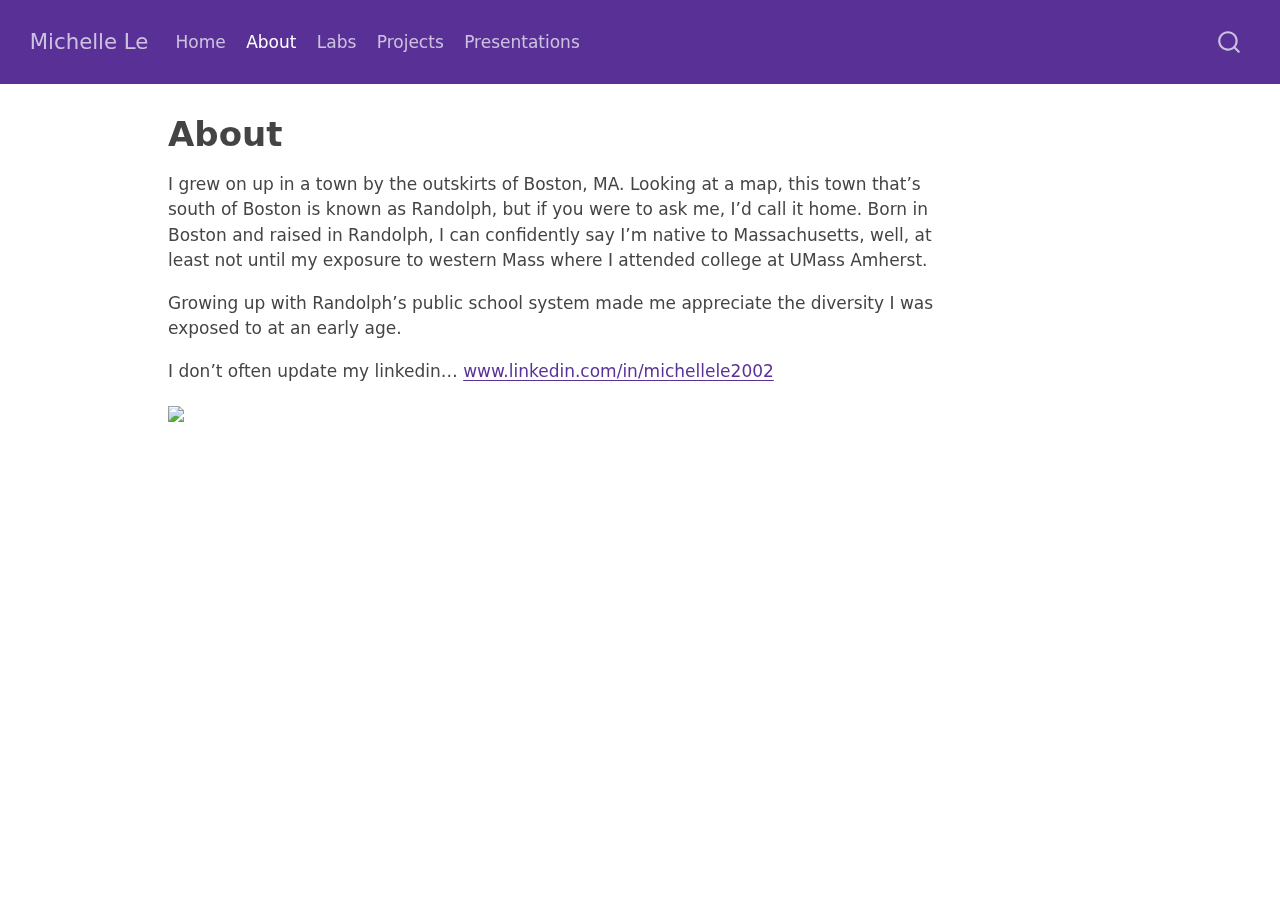
==== commit 0edbc704: "new commit" ====
--- a/docs/about.html
+++ b/docs/about.html
@@ -68,7 +68,7 @@
 }</script>
 
 
-<link rel="stylesheet" href="styles.css">
+<link rel="stylesheet" href="docs/styles.css">
 </head>
 
 <body class="nav-fixed">
@@ -144,7 +144,8 @@
 </header>
 
 
-<p>I grew on up in a town by the outskirts of Boston, MA. If you were looking at a map, this town that’s south of Boston is known as Randolph, but if you were ask me, I’d call it home. Growing up with Randolph’s public school system taught me the importance of diversity – how displaced I felt once I attended a public university that made me more aware of my identity as an Asian American.</p>
+<p>I grew on up in a town by the outskirts of Boston, MA. Looking at a map, this town that’s south of Boston is known as Randolph, but if you were to ask me, I’d call it home. Born in Boston and raised in Randolph, I can confidently say I’m native to Massachusetts, well, at least not until my exposure to western Mass where I attended college at UMass Amherst.</p>
+<p>Growing up with Randolph’s public school system made me appreciate the diversity I was exposed to at an early age.</p>
 <p>I don’t often update my linkedin… <a href="https://www.linkedin.com/in/michellele2002/">www.linkedin.com/in/michellele2002</a></p>
 <p><img src="pictureevogen.jpg" class="img-fluid" width="203"></p>
 
--- a/docs/site_libs/quarto-html/quarto-syntax-highlighting-e26003cea8cd680ca0c55a263523d882.css
+++ b/docs/site_libs/quarto-html/quarto-syntax-highlighting-e26003cea8cd680ca0c55a263523d882.css
@@ -0,0 +1,205 @@
+/* quarto syntax highlight colors */
+:root {
+  --quarto-hl-ot-color: #003B4F;
+  --quarto-hl-at-color: #657422;
+  --quarto-hl-ss-color: #20794D;
+  --quarto-hl-an-color: #5E5E5E;
+  --quarto-hl-fu-color: #4758AB;
+  --quarto-hl-st-color: #20794D;
+  --quarto-hl-cf-color: #003B4F;
+  --quarto-hl-op-color: #5E5E5E;
+  --quarto-hl-er-color: #AD0000;
+  --quarto-hl-bn-color: #AD0000;
+  --quarto-hl-al-color: #AD0000;
+  --quarto-hl-va-color: #111111;
+  --quarto-hl-bu-color: inherit;
+  --quarto-hl-ex-color: inherit;
+  --quarto-hl-pp-color: #AD0000;
+  --quarto-hl-in-color: #5E5E5E;
+  --quarto-hl-vs-color: #20794D;
+  --quarto-hl-wa-color: #5E5E5E;
+  --quarto-hl-do-color: #5E5E5E;
+  --quarto-hl-im-color: #00769E;
+  --quarto-hl-ch-color: #20794D;
+  --quarto-hl-dt-color: #AD0000;
+  --quarto-hl-fl-color: #AD0000;
+  --quarto-hl-co-color: #5E5E5E;
+  --quarto-hl-cv-color: #5E5E5E;
+  --quarto-hl-cn-color: #8f5902;
+  --quarto-hl-sc-color: #5E5E5E;
+  --quarto-hl-dv-color: #AD0000;
+  --quarto-hl-kw-color: #003B4F;
+}
+
+/* other quarto variables */
+:root {
+  --quarto-font-monospace: SFMono-Regular, Menlo, Monaco, Consolas, "Liberation Mono", "Courier New", monospace;
+}
+
+pre > code.sourceCode > span {
+  color: #003B4F;
+}
+
+code span {
+  color: #003B4F;
+}
+
+code.sourceCode > span {
+  color: #003B4F;
+}
+
+div.sourceCode,
+div.sourceCode pre.sourceCode {
+  color: #003B4F;
+}
+
+code span.ot {
+  color: #003B4F;
+  font-style: inherit;
+}
+
+code span.at {
+  color: #657422;
+  font-style: inherit;
+}
+
+code span.ss {
+  color: #20794D;
+  font-style: inherit;
+}
+
+code span.an {
+  color: #5E5E5E;
+  font-style: inherit;
+}
+
+code span.fu {
+  color: #4758AB;
+  font-style: inherit;
+}
+
+code span.st {
+  color: #20794D;
+  font-style: inherit;
+}
+
+code span.cf {
+  color: #003B4F;
+  font-weight: bold;
+  font-style: inherit;
+}
+
+code span.op {
+  color: #5E5E5E;
+  font-style: inherit;
+}
+
+code span.er {
+  color: #AD0000;
+  font-style: inherit;
+}
+
+code span.bn {
+  color: #AD0000;
+  font-style: inherit;
+}
+
+code span.al {
+  color: #AD0000;
+  font-style: inherit;
+}
+
+code span.va {
+  color: #111111;
+  font-style: inherit;
+}
+
+code span.bu {
+  font-style: inherit;
+}
+
+code span.ex {
+  font-style: inherit;
+}
+
+code span.pp {
+  color: #AD0000;
+  font-style: inherit;
+}
+
+code span.in {
+  color: #5E5E5E;
+  font-style: inherit;
+}
+
+code span.vs {
+  color: #20794D;
+  font-style: inherit;
+}
+
+code span.wa {
+  color: #5E5E5E;
+  font-style: italic;
+}
+
+code span.do {
+  color: #5E5E5E;
+  font-style: italic;
+}
+
+code span.im {
+  color: #00769E;
+  font-style: inherit;
+}
+
+code span.ch {
+  color: #20794D;
+  font-style: inherit;
+}
+
+code span.dt {
+  color: #AD0000;
+  font-style: inherit;
+}
+
+code span.fl {
+  color: #AD0000;
+  font-style: inherit;
+}
+
+code span.co {
+  color: #5E5E5E;
+  font-style: inherit;
+}
+
+code span.cv {
+  color: #5E5E5E;
+  font-style: italic;
+}
+
+code span.cn {
+  color: #8f5902;
+  font-style: inherit;
+}
+
+code span.sc {
+  color: #5E5E5E;
+  font-style: inherit;
+}
+
+code span.dv {
+  color: #AD0000;
+  font-style: inherit;
+}
+
+code span.kw {
+  color: #003B4F;
+  font-weight: bold;
+  font-style: inherit;
+}
+
+.prevent-inlining {
+  content: "</";
+}
+
+/*# sourceMappingURL=e90e9ab646ea9b1aaa61e089606e0f97.css.map */
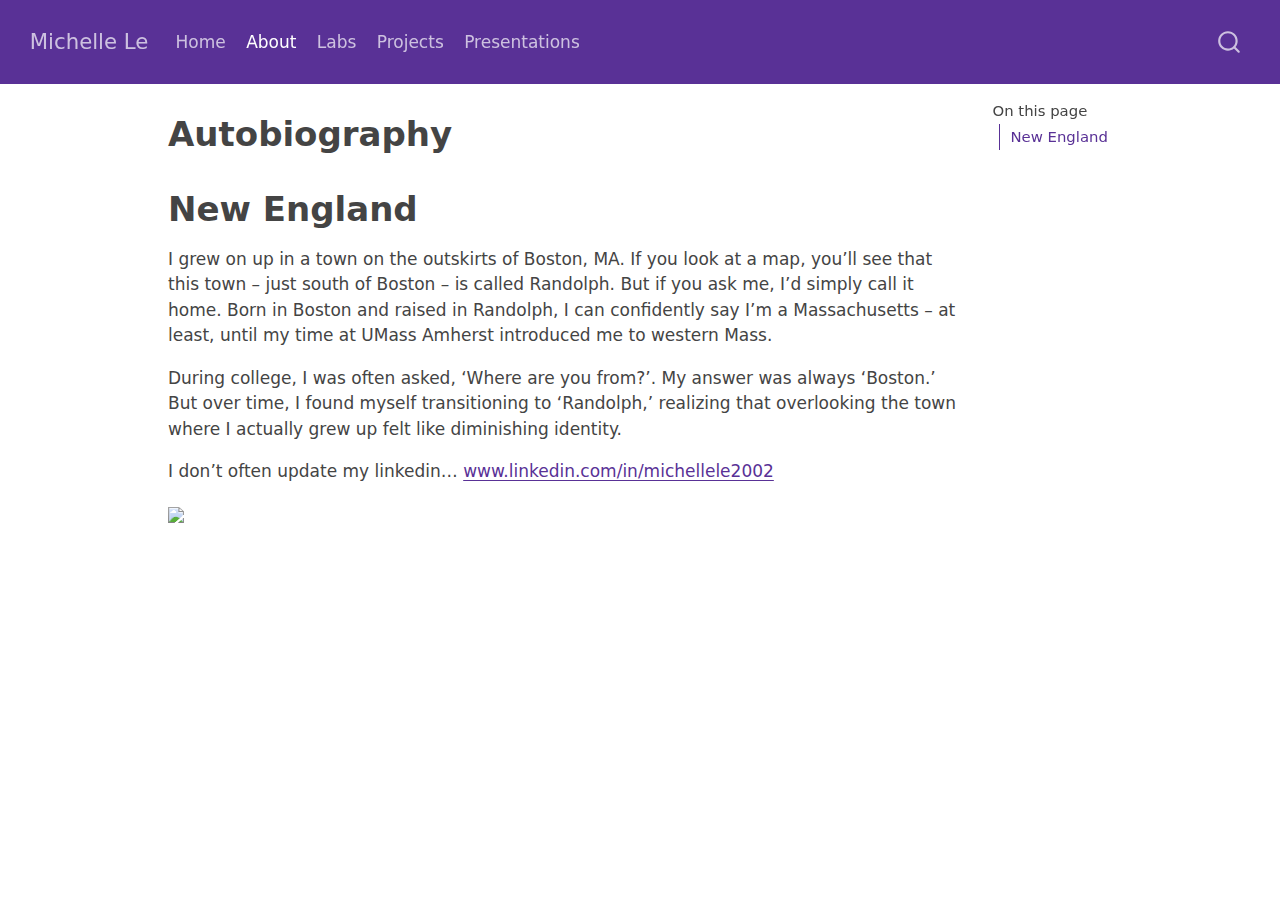
==== commit a06471b9: "“autobiography”" ====
--- a/docs/about.html
+++ b/docs/about.html
@@ -7,7 +7,7 @@
 <meta name="viewport" content="width=device-width, initial-scale=1.0, user-scalable=yes">
 
 
-<title>About – Michelle Le</title>
+<title>Autobiography – Michelle Le</title>
 <style>
 code{white-space: pre-wrap;}
 span.smallcaps{font-variant: small-caps;}
@@ -119,15 +119,21 @@
 <div id="quarto-content" class="quarto-container page-columns page-rows-contents page-layout-article page-navbar">
 <!-- sidebar -->
 <!-- margin-sidebar -->
-    <div id="quarto-margin-sidebar" class="sidebar margin-sidebar zindex-bottom">
-        
+    <div id="quarto-margin-sidebar" class="sidebar margin-sidebar">
+        <nav id="TOC" role="doc-toc" class="toc-active">
+    <h2 id="toc-title">On this page</h2>
+   
+  <ul>
+  <li><a href="#new-england" id="toc-new-england" class="nav-link active" data-scroll-target="#new-england">New England</a></li>
+  </ul>
+</nav>
     </div>
 <!-- main -->
 <main class="content" id="quarto-document-content">
 
 <header id="title-block-header" class="quarto-title-block default">
 <div class="quarto-title">
-<h1 class="title">About</h1>
+<h1 class="title">Autobiography</h1>
 </div>
 
 
@@ -144,12 +150,15 @@
 </header>
 
 
-<p>I grew on up in a town by the outskirts of Boston, MA. Looking at a map, this town that’s south of Boston is known as Randolph, but if you were to ask me, I’d call it home. Born in Boston and raised in Randolph, I can confidently say I’m native to Massachusetts, well, at least not until my exposure to western Mass where I attended college at UMass Amherst.</p>
-<p>Growing up with Randolph’s public school system made me appreciate the diversity I was exposed to at an early age.</p>
+<section id="new-england" class="level1">
+<h1>New England</h1>
+<p>I grew on up in a town on the outskirts of Boston, MA. If you look at a map, you’ll see that this town – just south of Boston – is called Randolph. But if you ask me, I’d simply call it home. Born in Boston and raised in Randolph, I can confidently say I’m a Massachusetts – at least, until my time at UMass Amherst introduced me to western Mass.</p>
+<p>During college, I was often asked, ‘Where are you from?’. My answer was always ‘Boston.’ But over time, I found myself transitioning to ‘Randolph,’ realizing that overlooking the town where I actually grew up felt like diminishing identity.</p>
 <p>I don’t often update my linkedin… <a href="https://www.linkedin.com/in/michellele2002/">www.linkedin.com/in/michellele2002</a></p>
 <p><img src="pictureevogen.jpg" class="img-fluid" width="203"></p>
 
 
+</section>
 
 </main> <!-- /main -->
 <script id="quarto-html-after-body" type="application/javascript">
